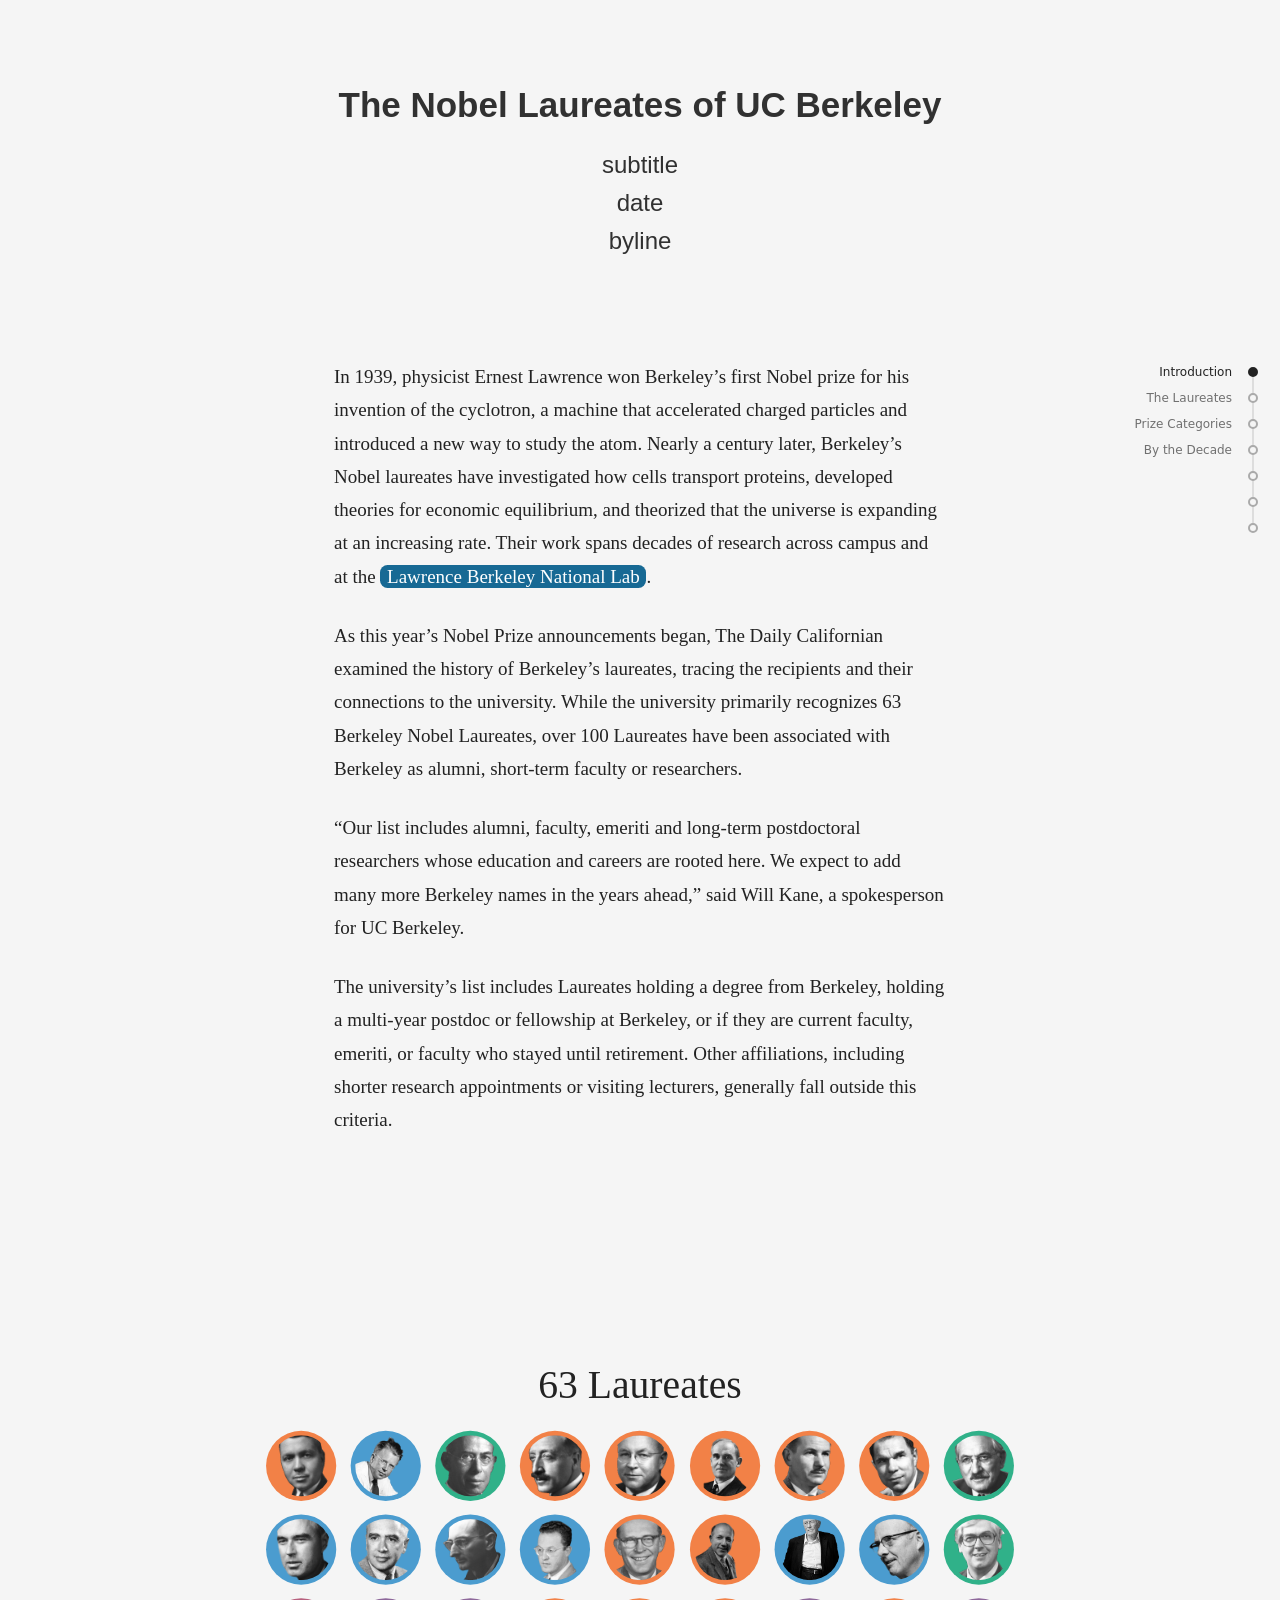
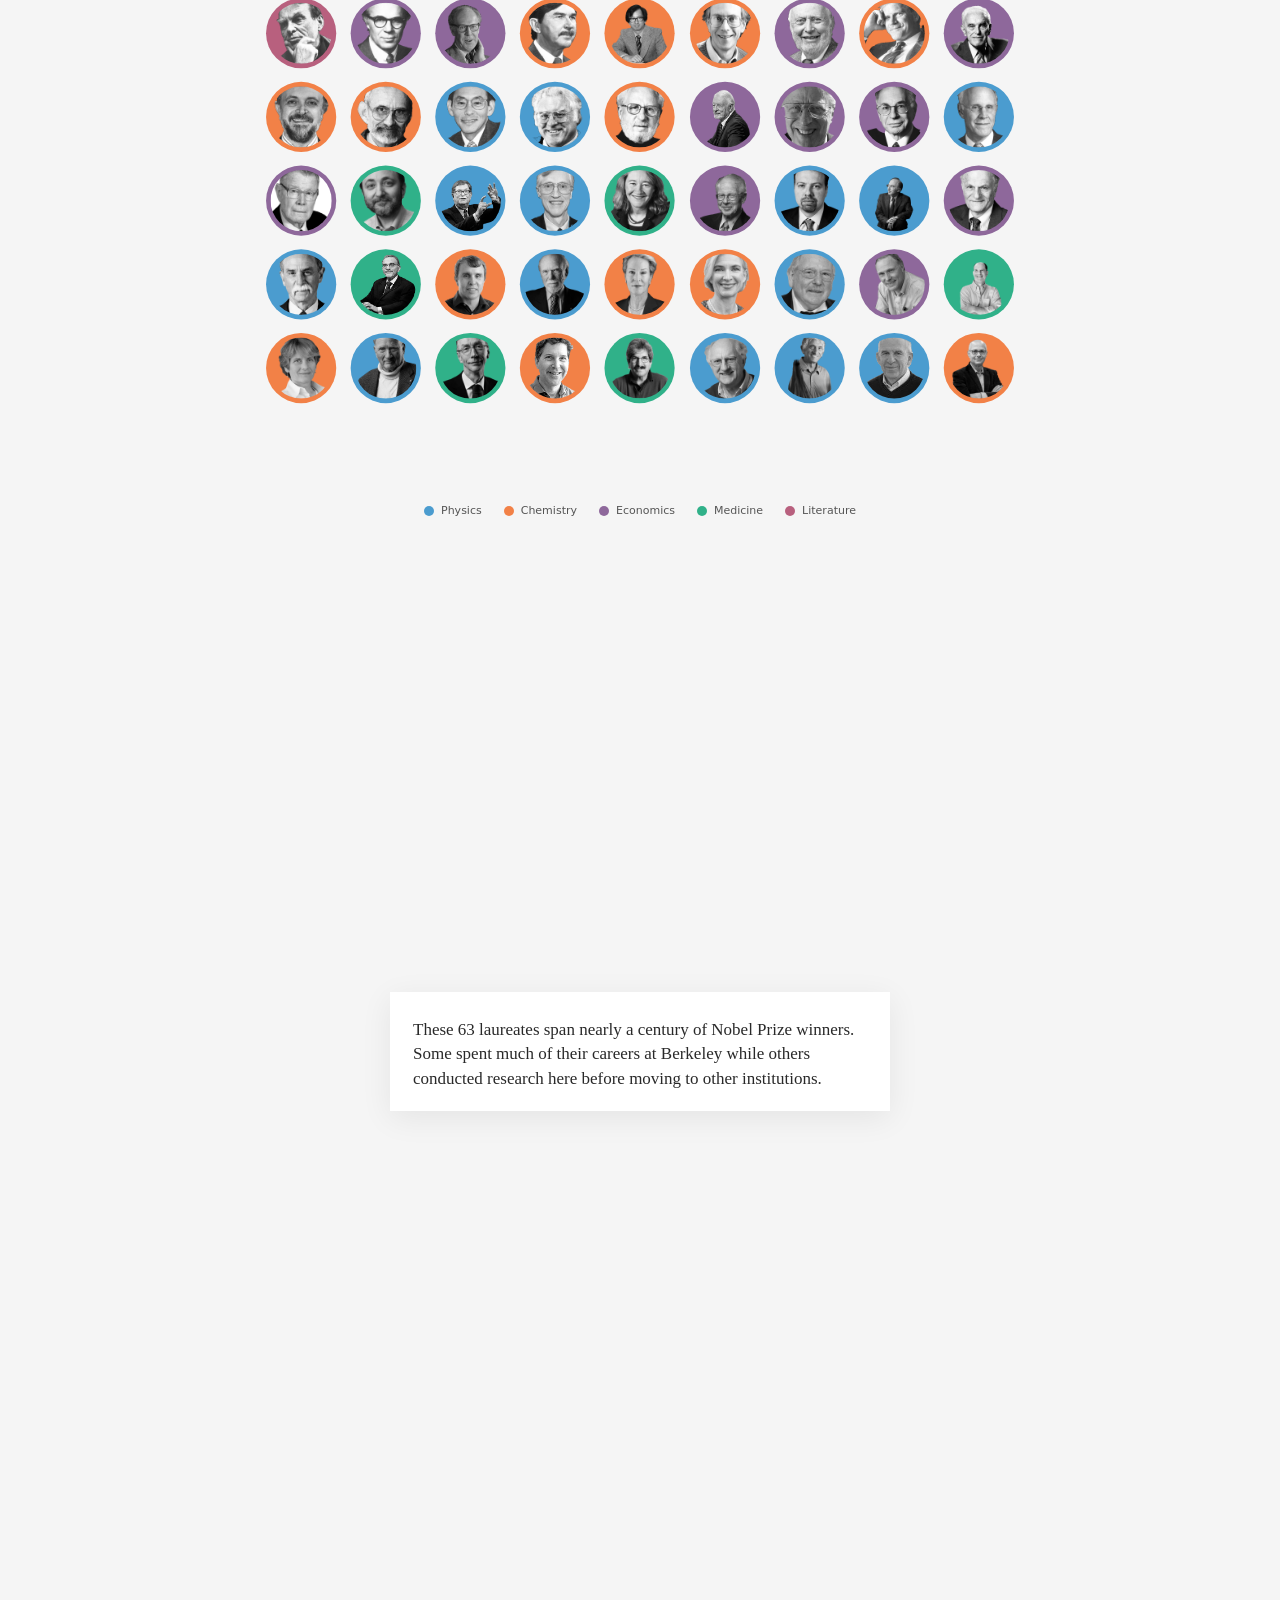
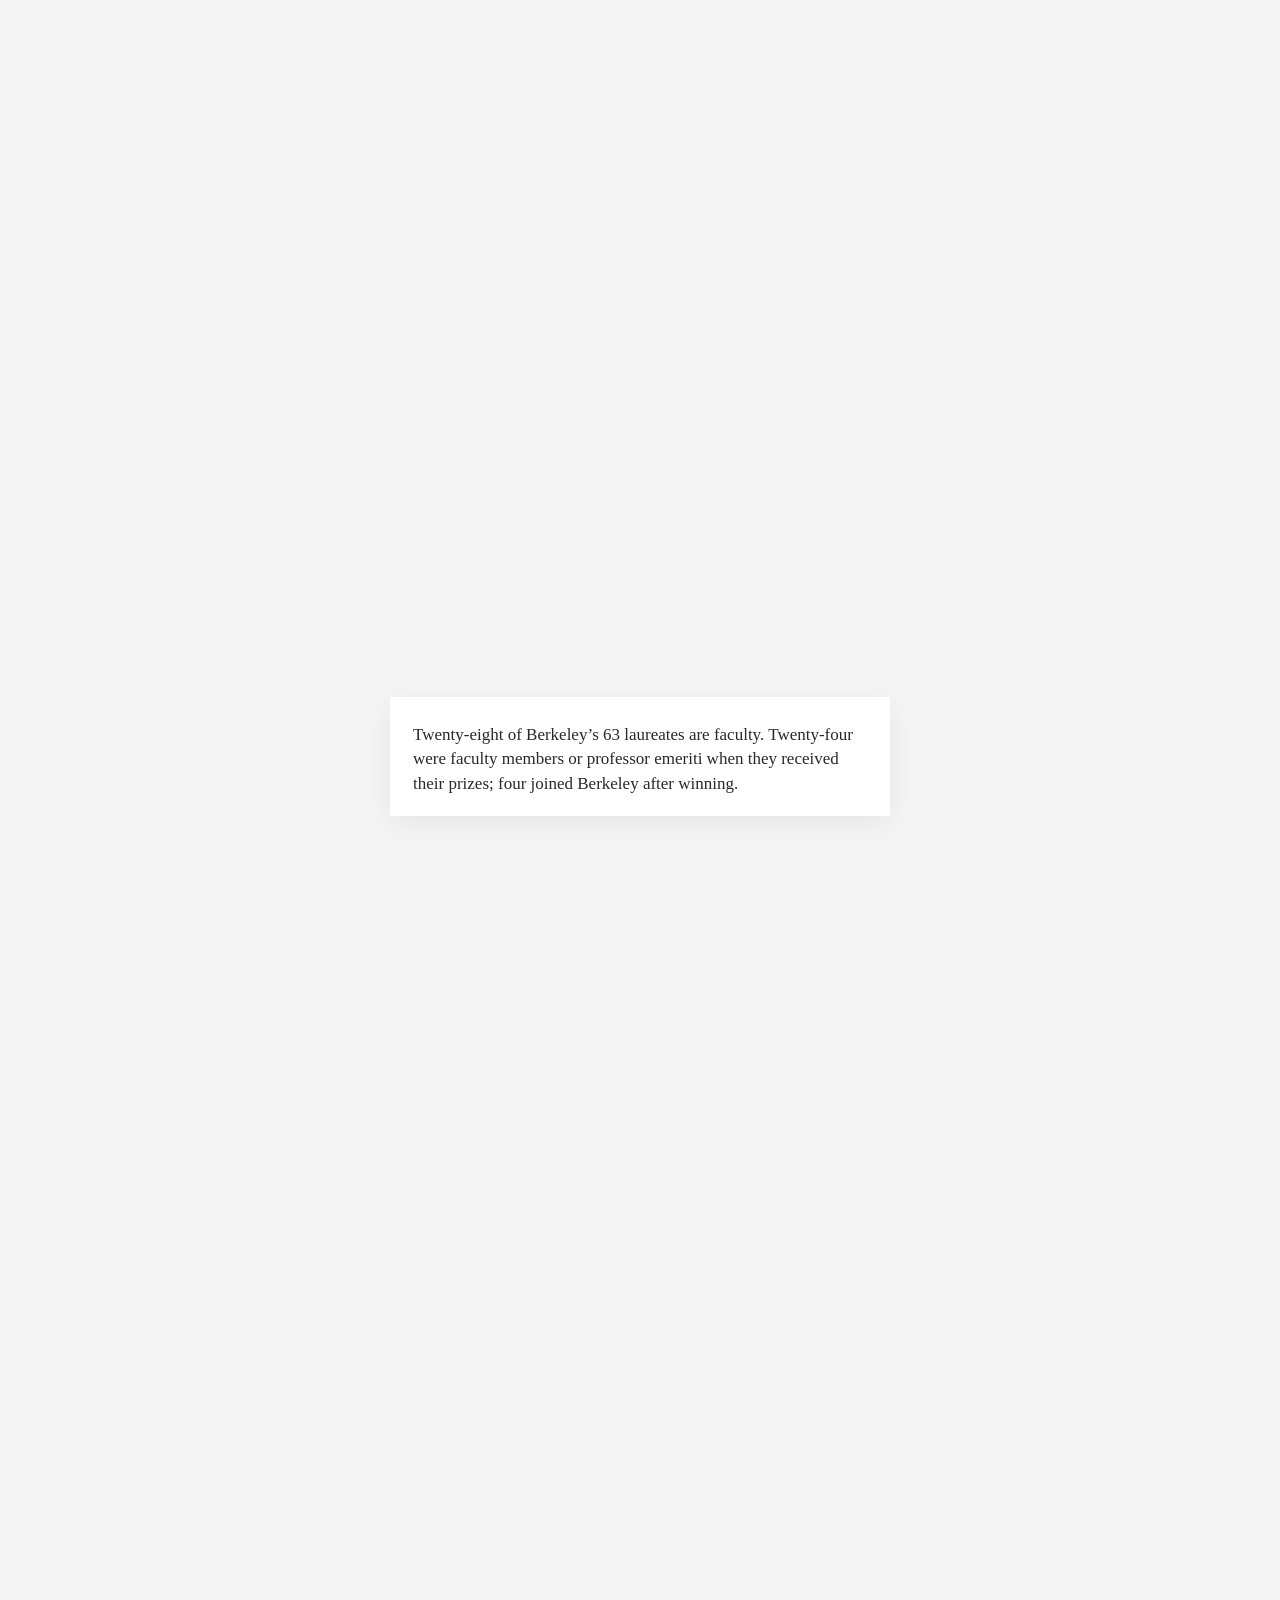
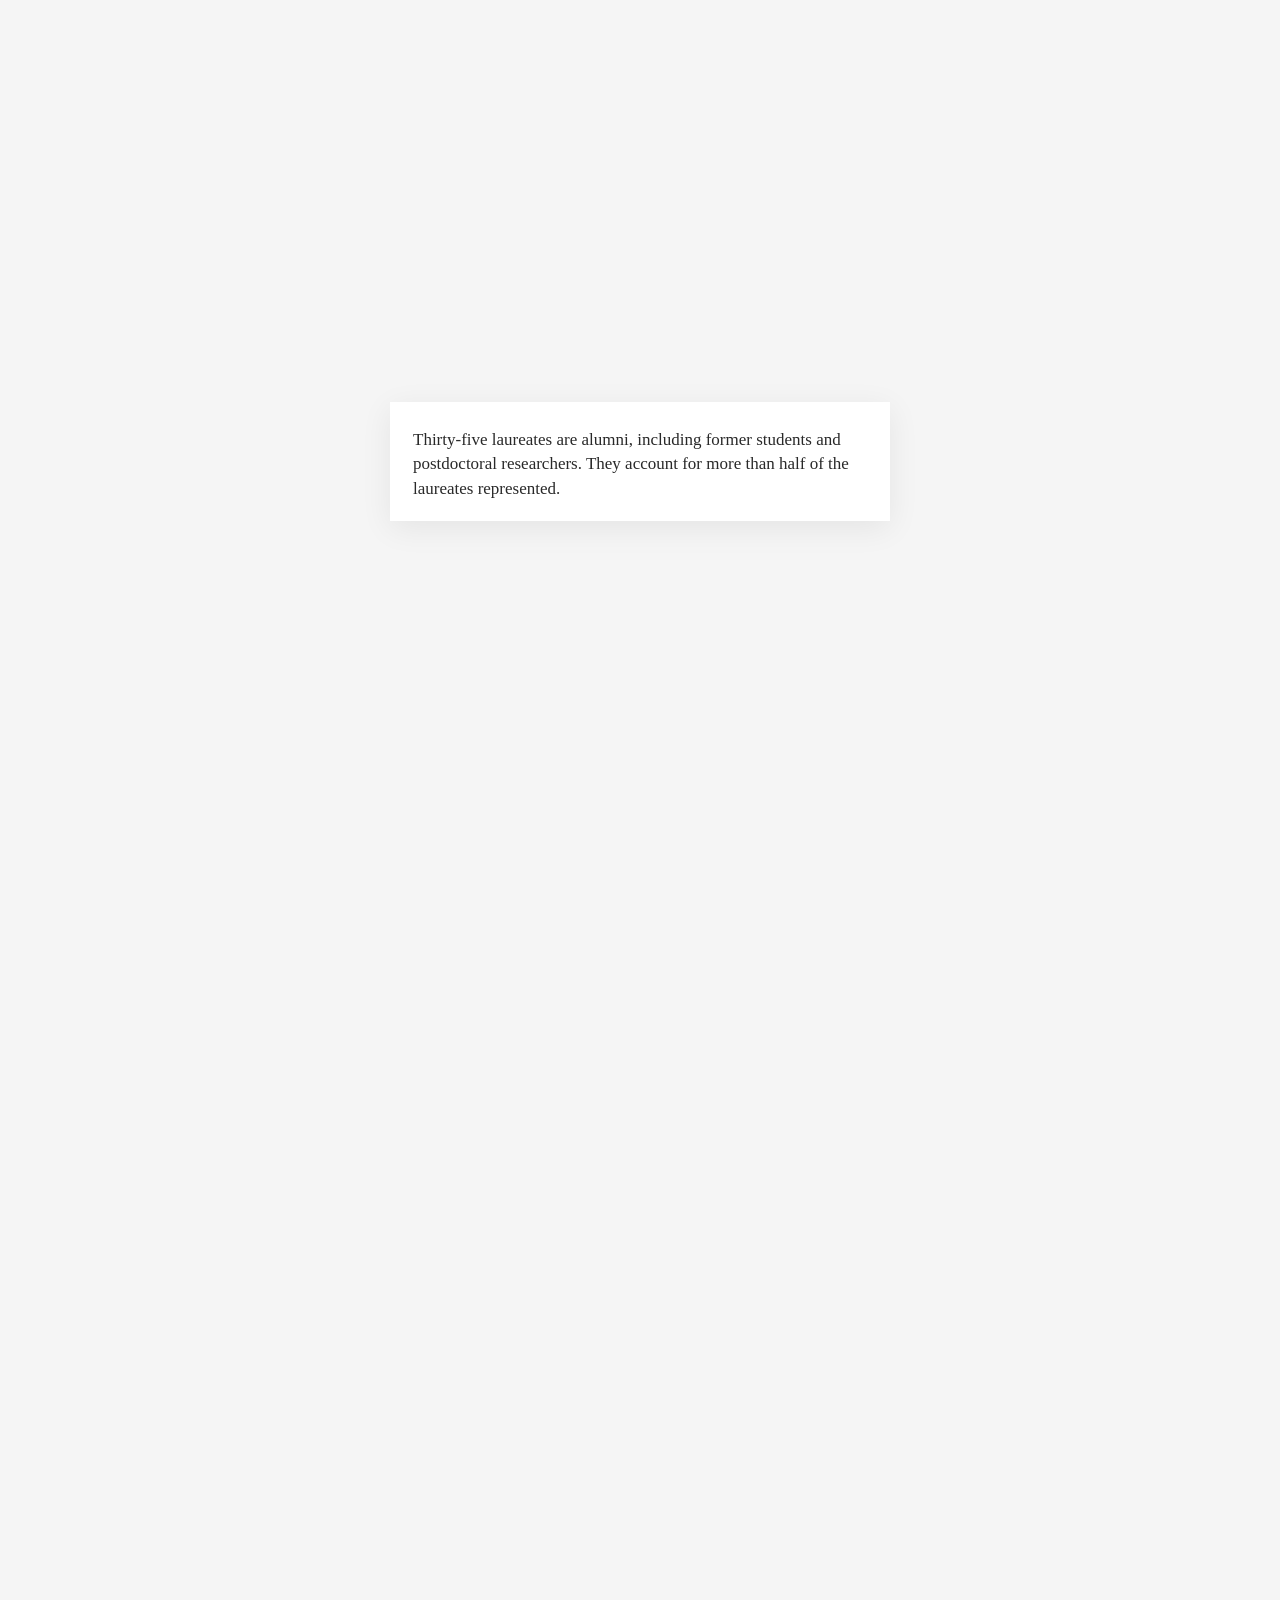
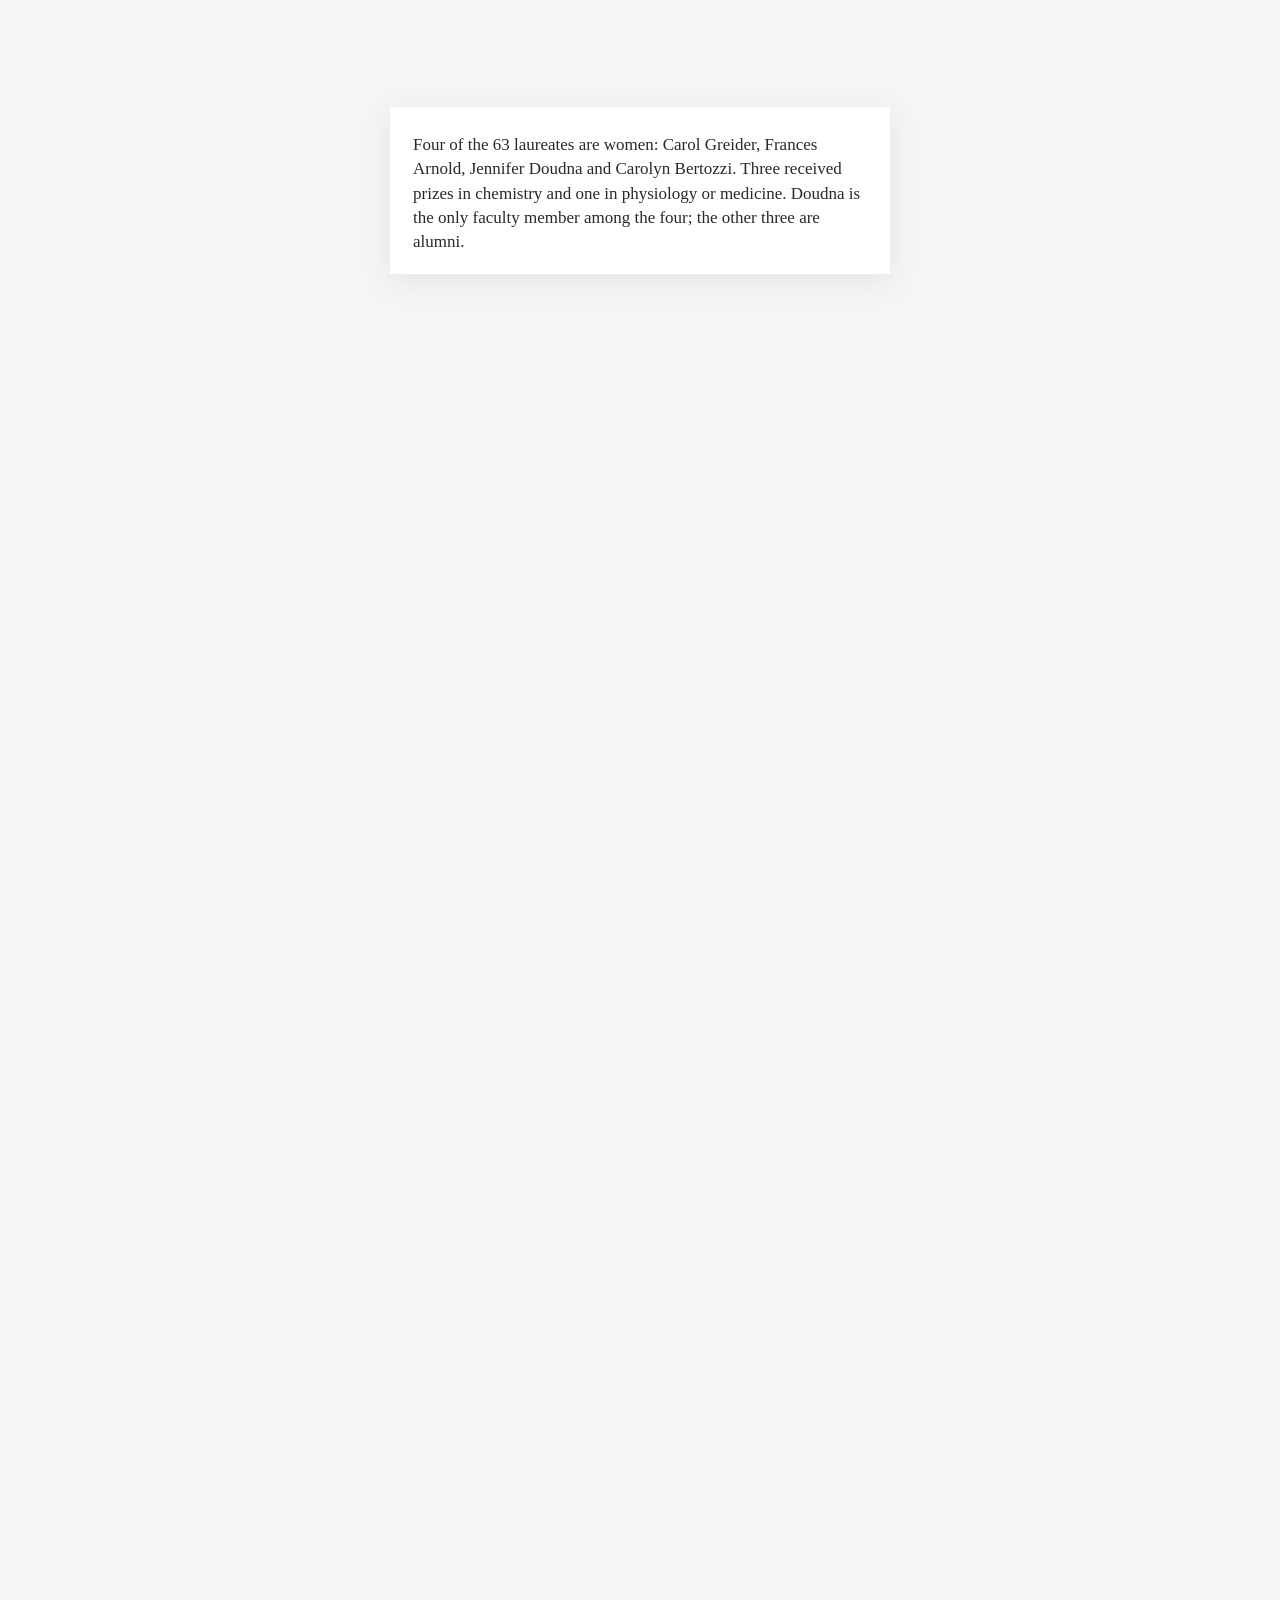
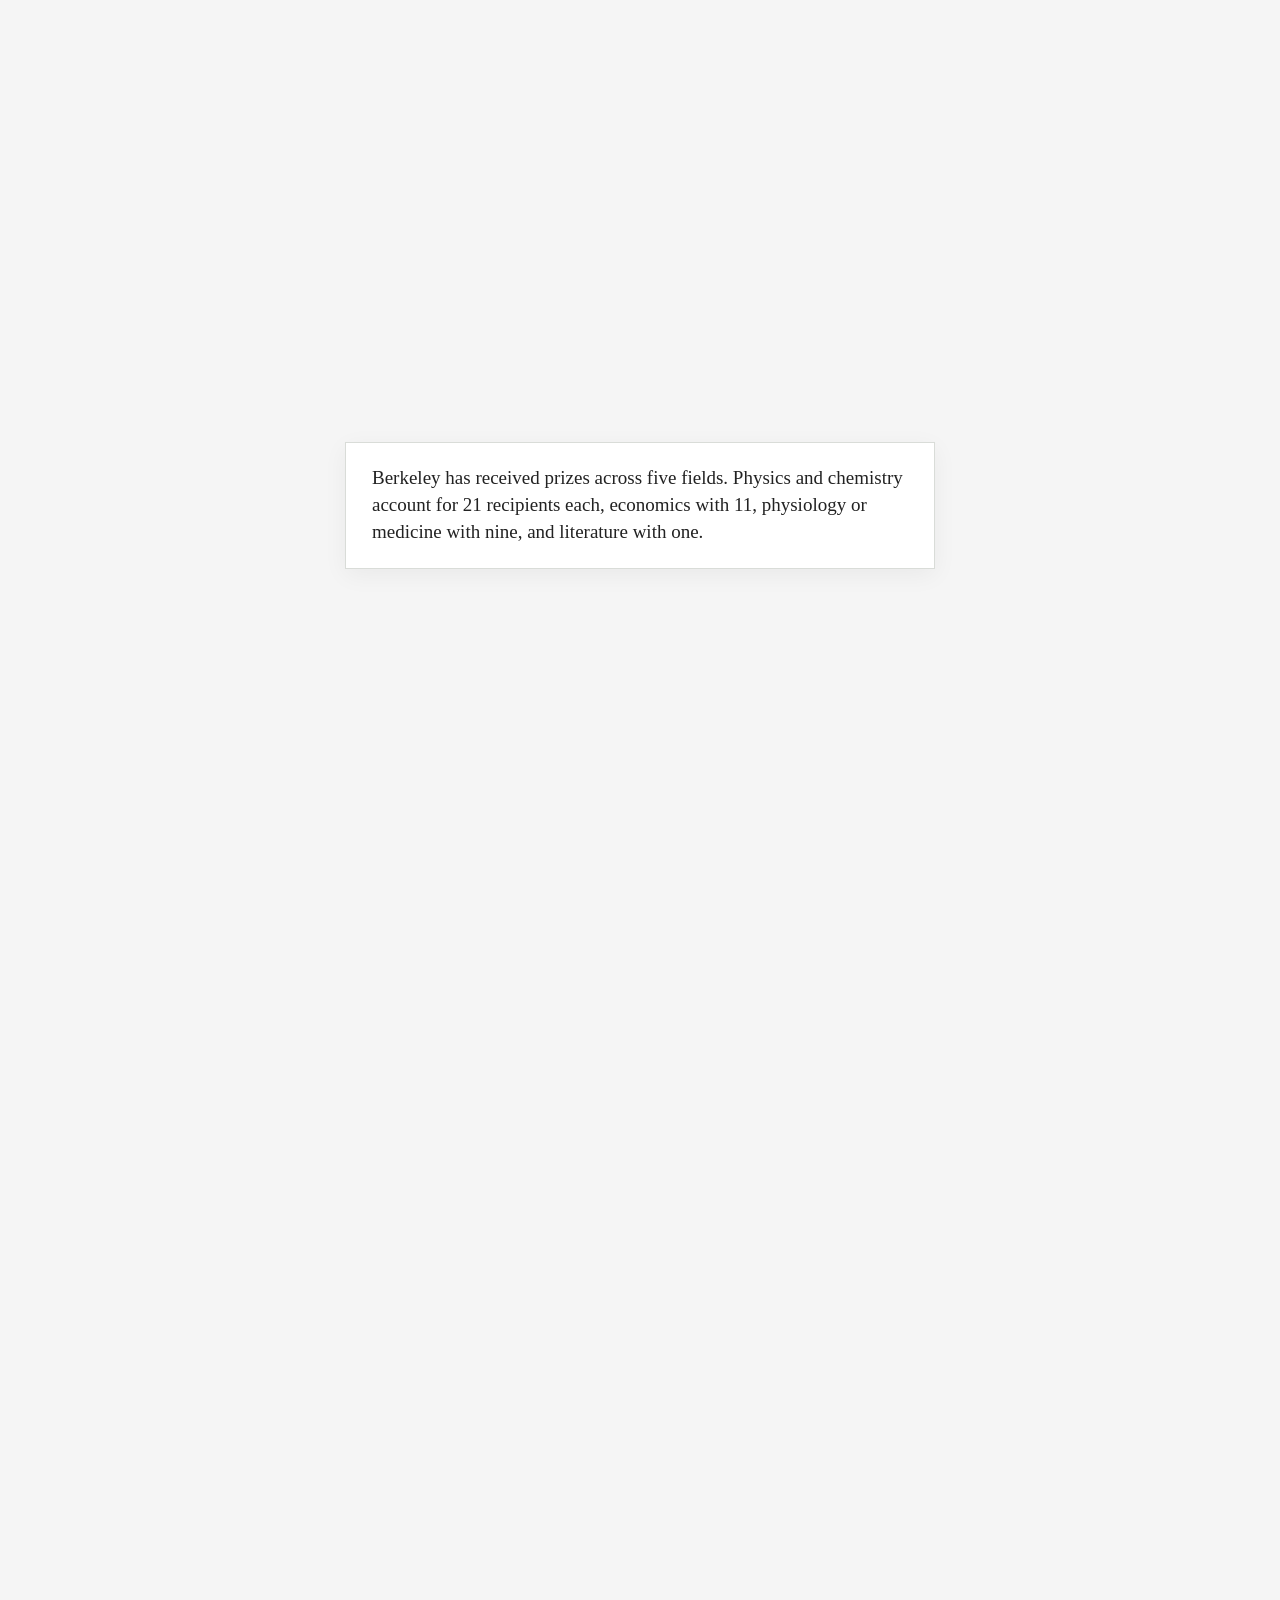
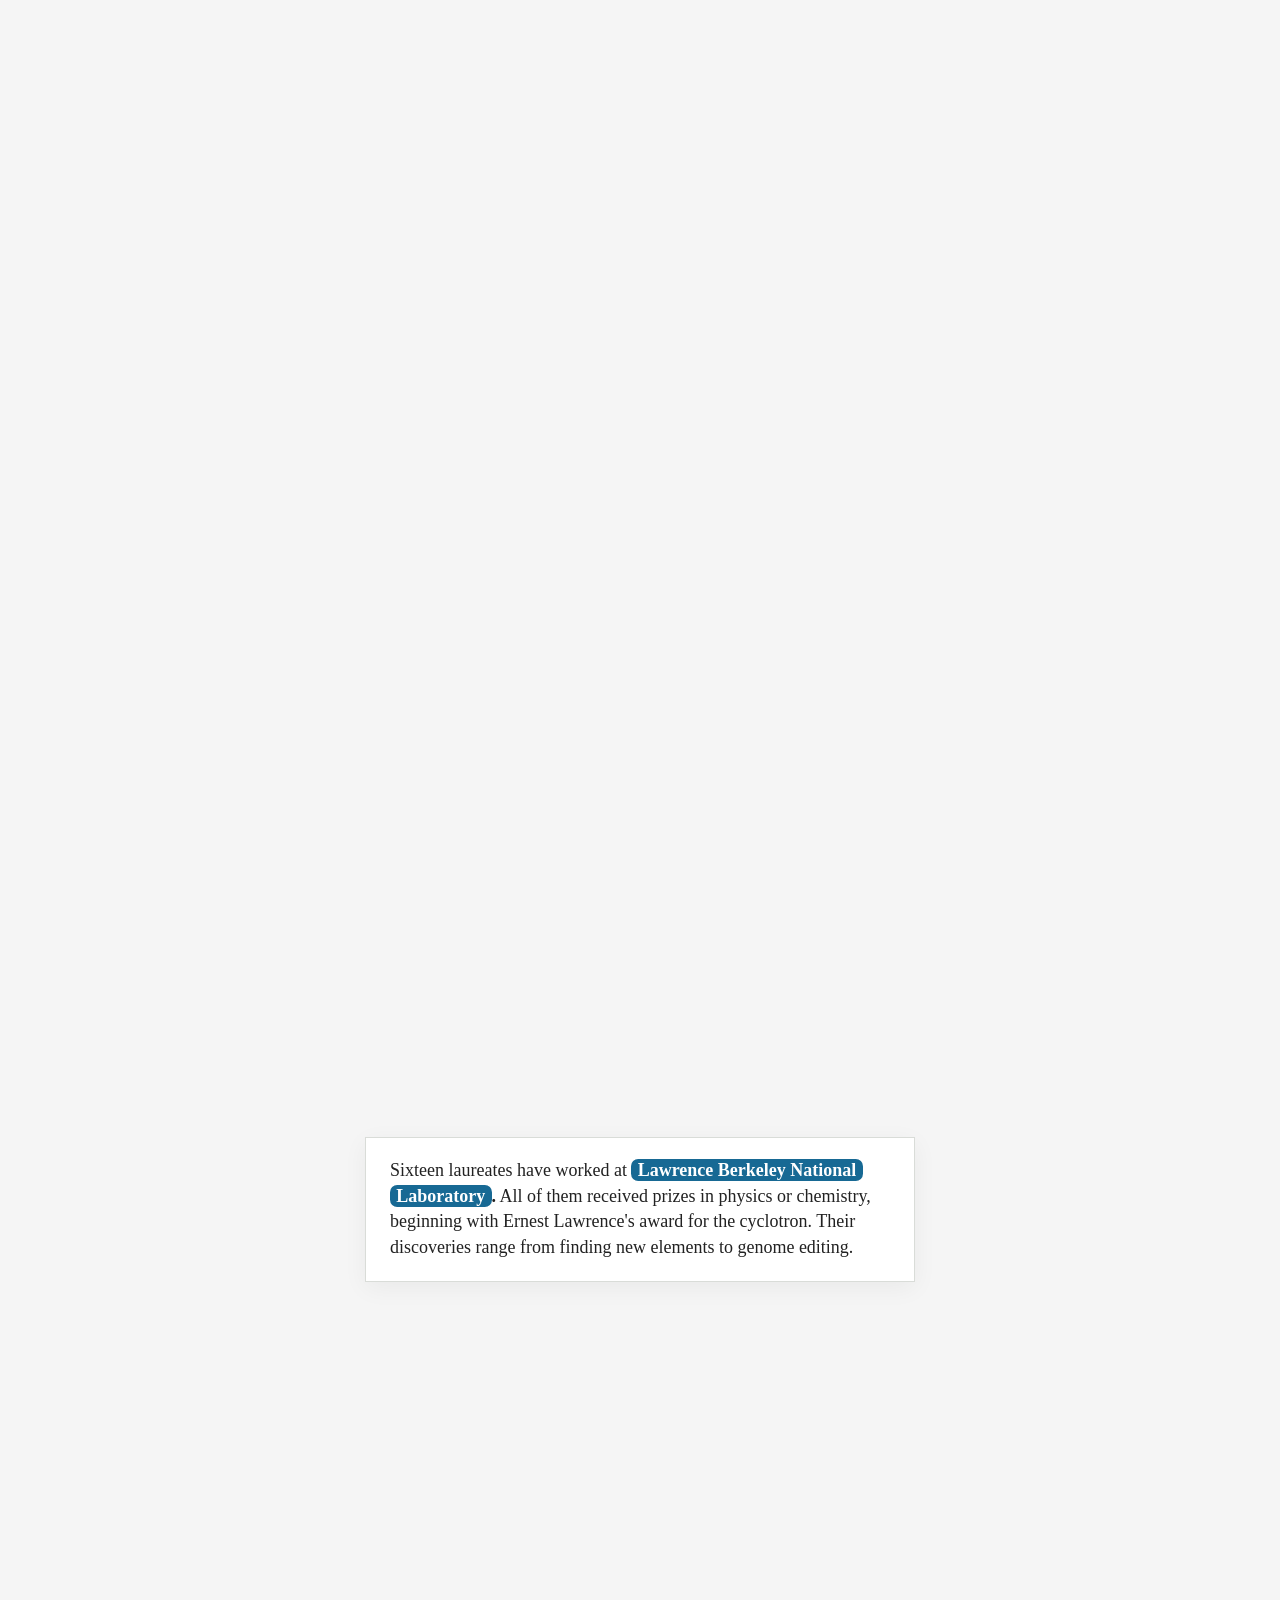
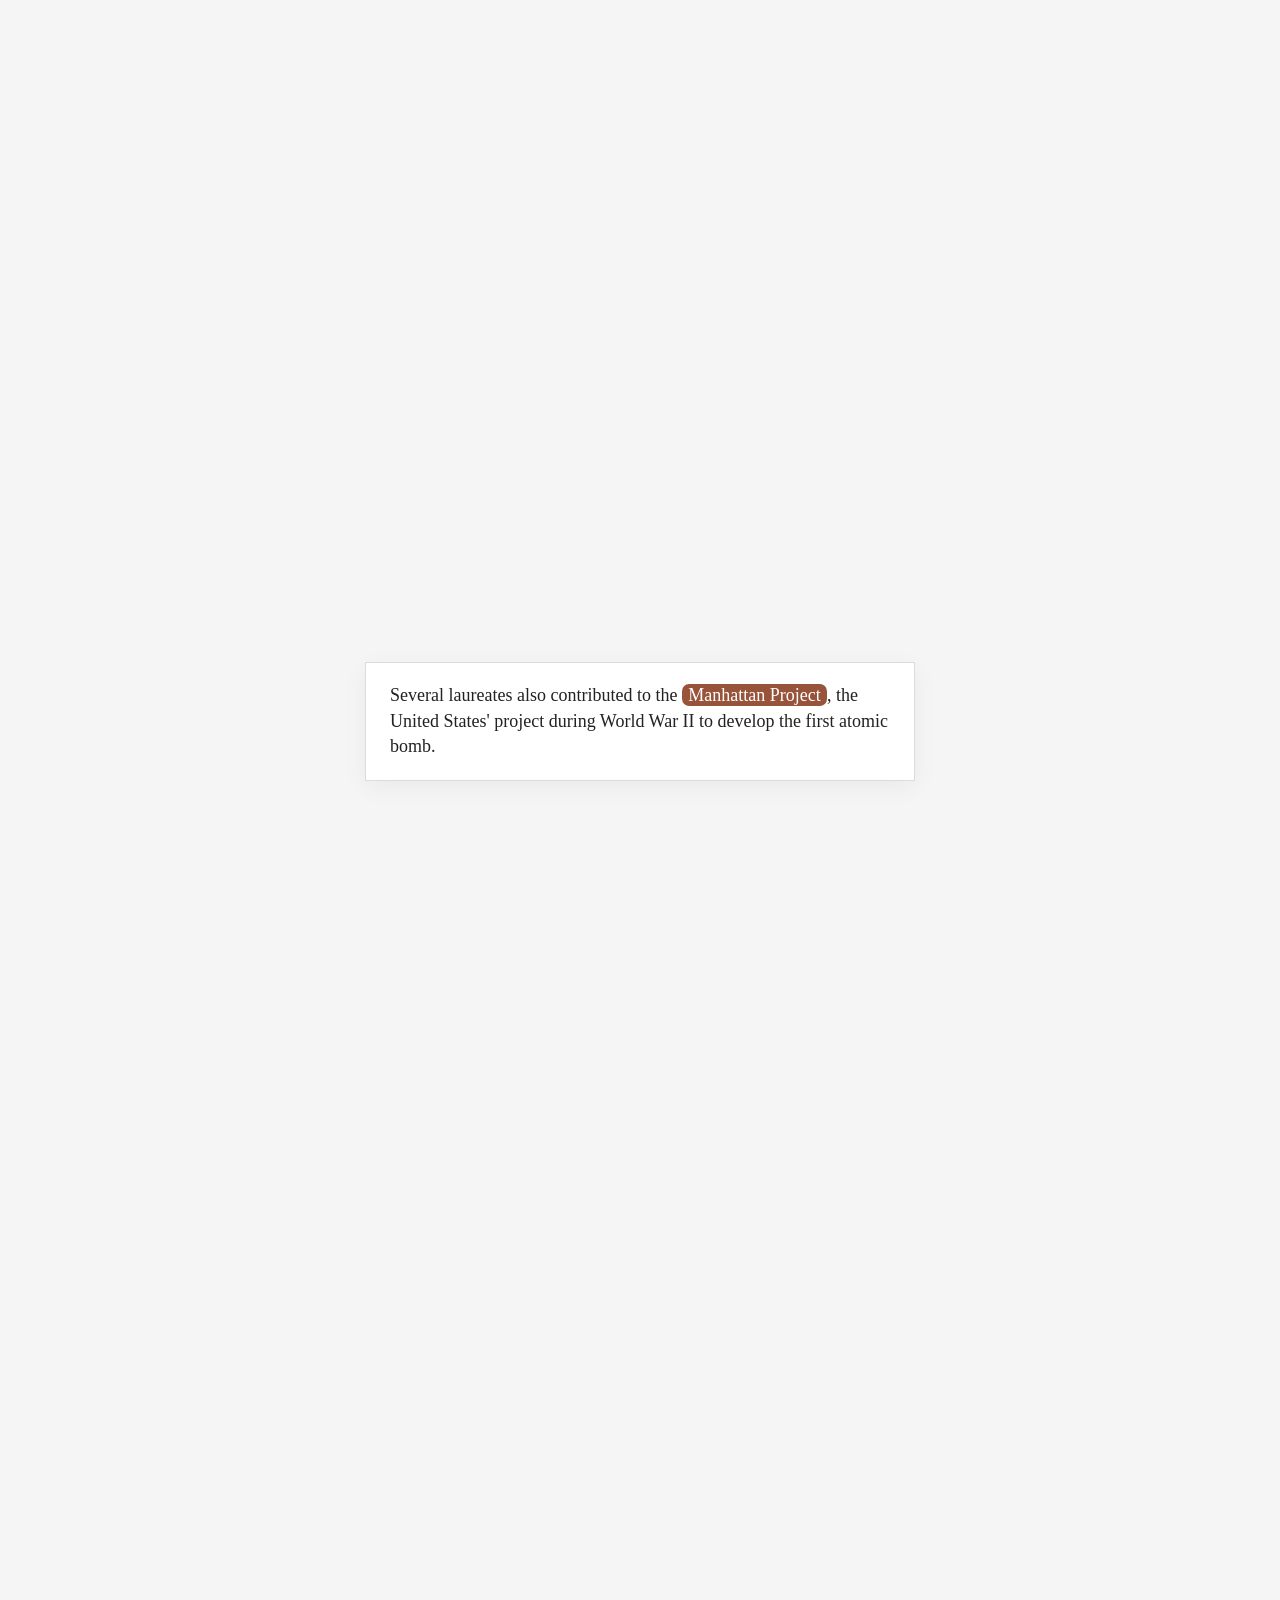
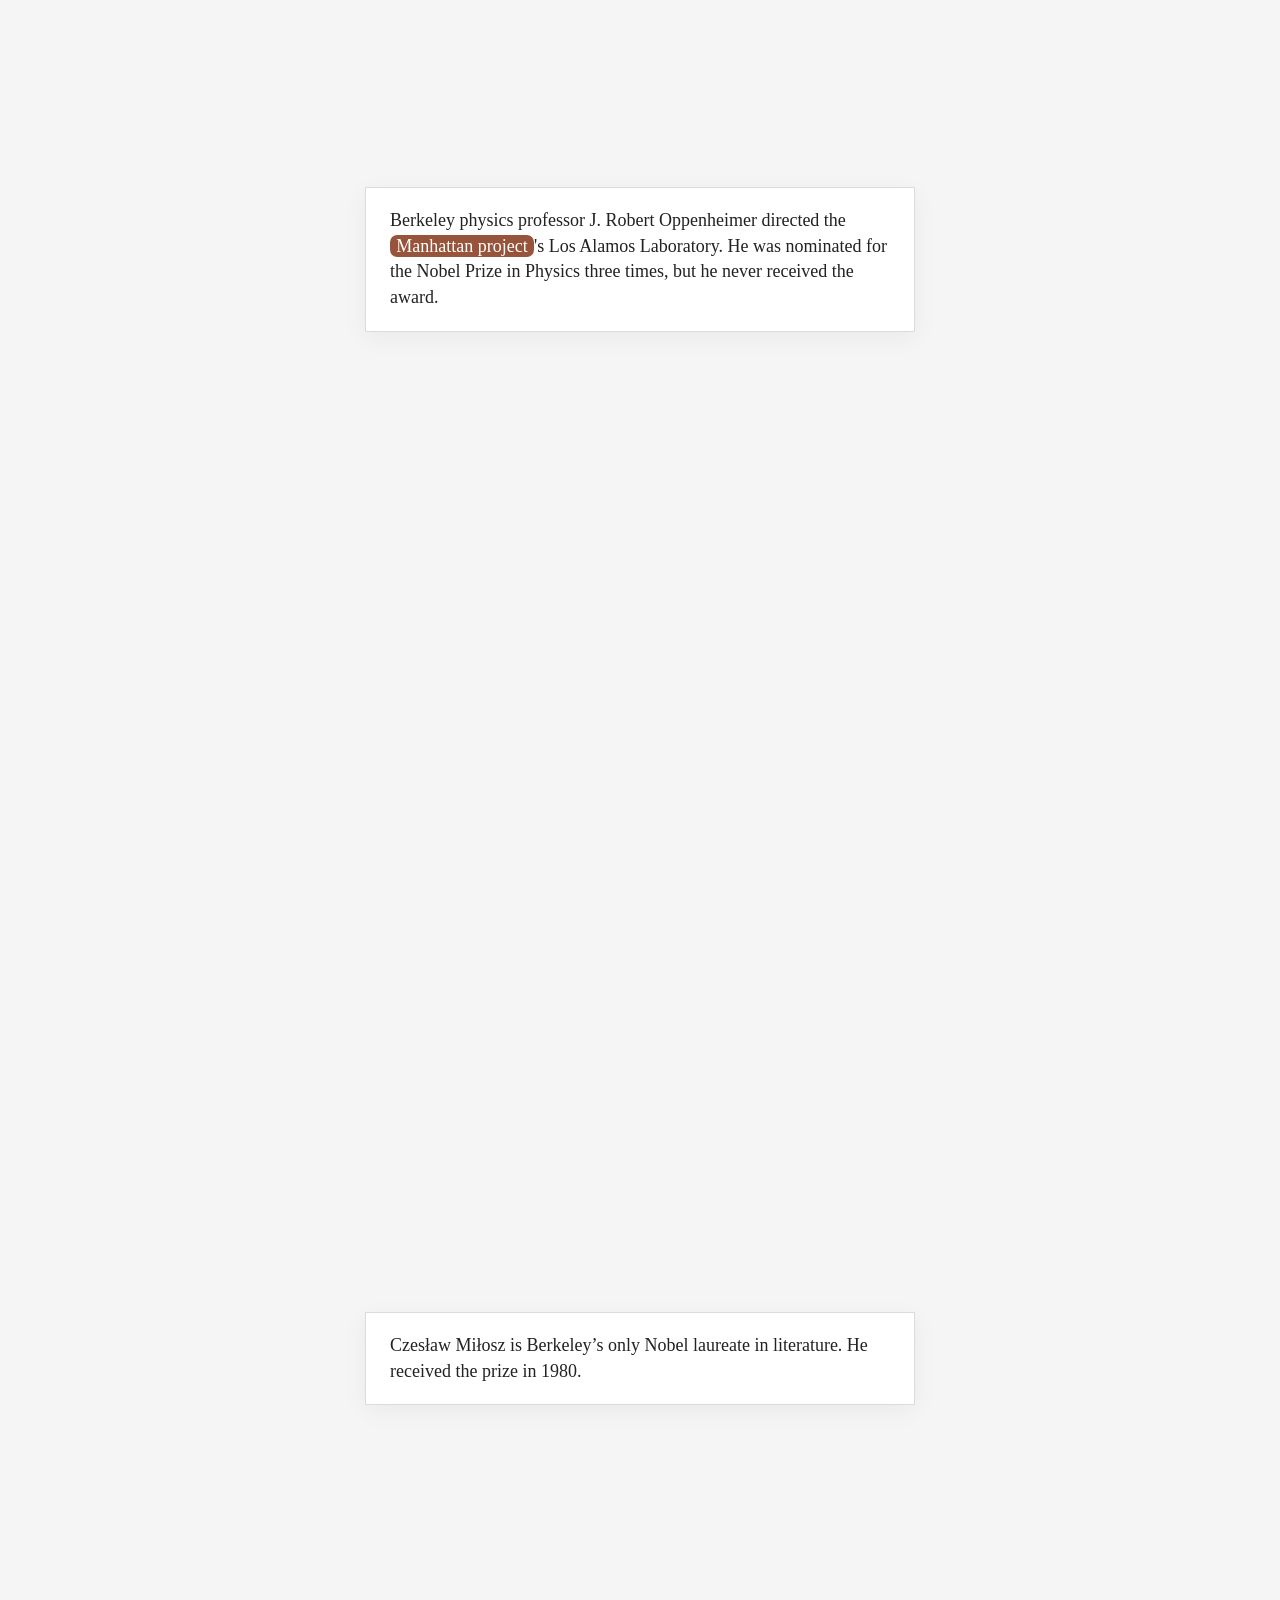
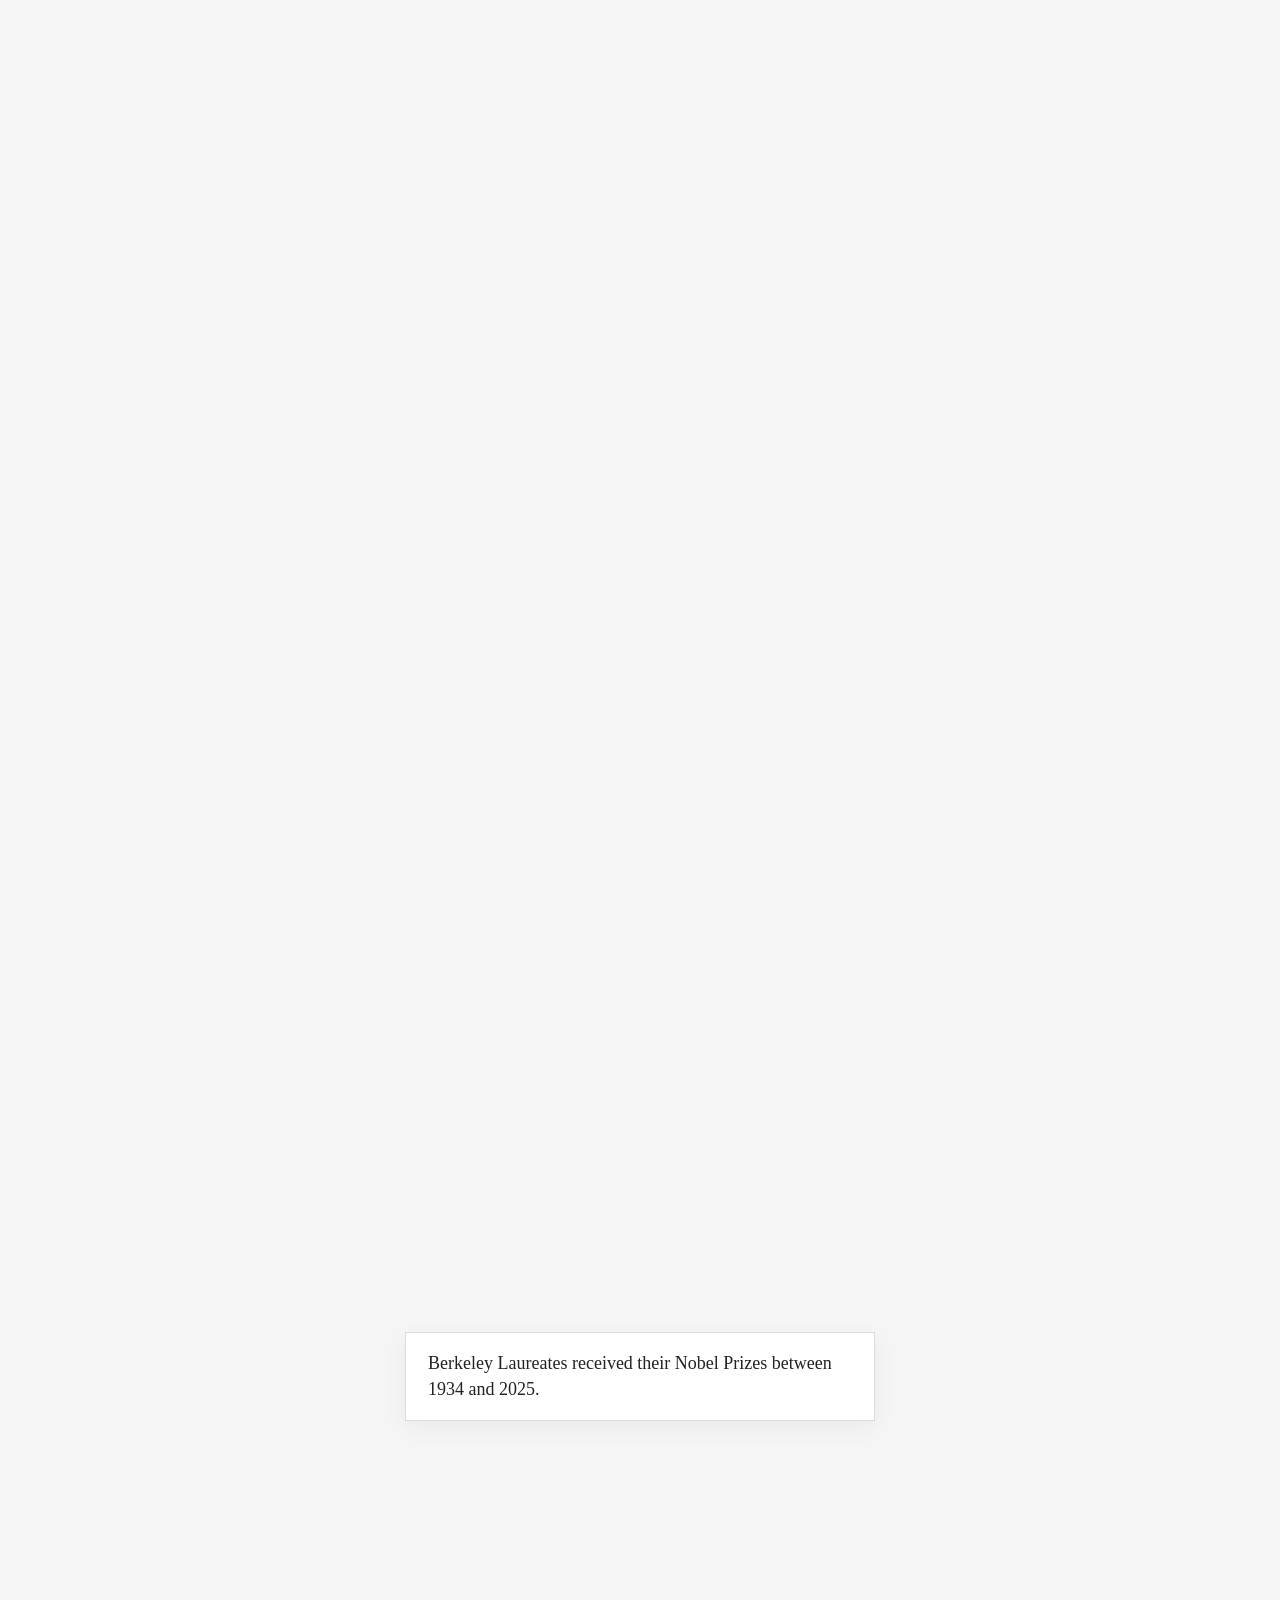
==== index.html @ fd919220 "manhattan proj label" ====
<!doctype html>
<html lang="en">
  <head>
    <meta charset="utf-8" />
    <meta name="viewport" content="width=device-width, initial-scale=1" />
    <title>The Nobel Laureates of UC Berkeley</title>
    <link rel="stylesheet" href="css/story.css?v=20261008-manhattan-rust" />
    <link rel="stylesheet" href="css/graphic.css?v=20261008-fonts-paper" />
    <link rel="stylesheet" href="css/intro.css?v=20261008-index-1901" />
    <link rel="stylesheet" href="css/parking-lot.css?v=20261008-fonts-paper" />
    <link rel="stylesheet" href="css/decade.css?v=20261008-index-1901" />
    <link rel="stylesheet" href="css/women-age.css?v=20261008-fonts-paper" />
    <link rel="stylesheet" href="css/year-timeline.css?v=20261008-portion-move" />
    <link rel="stylesheet" href="css/map-story.css?v=20261008-inst-list" />
    <link rel="stylesheet" href="css/story-index.css?v=20261008-index-1901" />
  </head>
  <body>
    <main>
      <header class="article-header">
        <h1>The Nobel Laureates of UC Berkeley</h1>
        <p class="article-header__subtitle">subtitle</p>
        <p class="article-header__subtitle">date</p>
        <p class="article-header__subtitle">byline</p>
      </header>
      <section class="prose opening-text">
        <p>In 1939, physicist Ernest Lawrence won Berkeley’s first Nobel prize for his invention of the cyclotron, a machine that accelerated charged particles and introduced a new way to study the atom. Nearly a century later, Berkeley’s Nobel laureates have investigated how cells transport proteins, developed theories for economic equilibrium, and theorized that the universe is expanding at an increasing rate. Their work spans decades of research across campus and at the Lawrence Berkeley National Lab.</p>
        <p>As this year’s Nobel Prize announcements began, The Daily Californian examined the history of Berkeley’s laureates, tracing the recipients and their connections to the university. While the university primarily recognizes 63 Berkeley Nobel Laureates, over 100 Laureates have been associated with Berkeley as alumni, short-term faculty or researchers.</p>
        <p>“Our list includes alumni, faculty, emeriti and long-term postdoctoral researchers whose education and careers are rooted here. We expect to add many more Berkeley names in the years ahead,” said Will Kane, a spokesperson for UC Berkeley.</p>
        <p>The university’s list includes Laureates holding a degree from Berkeley, holding a multi-year postdoc or fellowship at Berkeley, or if they are current faculty, emeriti, or faculty who stayed until retirement. Other affiliations, including shorter research appointments or visiting lecturers, generally fall outside this criteria.</p>
      </section>

      <section class="intro-scrolly" aria-label="Berkeley-connected Nobel laureates">
        <figure class="intro-visual">
          <div class="intro-visual__composition">
            <h2 class="intro-visual__heading">63 Laureates</h2>
            <div class="intro-visual__grid" id="intro-portrait-grid" aria-label="Berkeley-connected Nobel laureates"></div>
          </div>
            <div class="parking-lot__canvas">
              <svg class="parking-lot__svg parking-lot__svg--desktop" viewBox="0 0 1200 510" role="img" aria-label="Five parking bays for the Nobel Prize fields">
                <rect class="parking-lot__asphalt" x="24" y="45" width="1152" height="420" fill="#272b2f"/>
                <path class="parking-lot__stripe" pathLength="1" d="M24 356 Q318 354 600 357 T1176 355"/>
                <g class="parking-lot__stalls">
                  <path pathLength="1" d="M85 95 Q83 252 85 426"/>
                  <path pathLength="1" d="M290 95 Q292 248 290 426"/>
                  <path pathLength="1" d="M495 95 Q493 255 495 426"/>
                  <path pathLength="1" d="M700 95 Q702 245 700 426"/>
                  <path pathLength="1" d="M905 95 Q903 257 905 426"/>
                  <path pathLength="1" d="M1110 95 Q1112 251 1110 426"/>
                </g>
                <g class="parking-lot__dots"></g>
              </svg>
              <svg class="parking-lot__svg parking-lot__svg--mobile" viewBox="0 0 500 770" role="img" aria-label="Five parking bays for the Nobel Prize fields">
                <rect class="parking-lot__asphalt" x="15" y="25" width="470" height="720" fill="#272b2f"/>
                <path class="parking-lot__stripe" pathLength="1" d="M165 25 Q163 382 166 745"/>
                <g class="parking-lot__stalls">
                  <path pathLength="1" d="M27 60 Q238 58 475 60"/>
                  <path pathLength="1" d="M27 190 Q241 192 475 190"/>
                  <path pathLength="1" d="M27 320 Q236 318 475 320"/>
                  <path pathLength="1" d="M27 450 Q244 452 475 450"/>
                  <path pathLength="1" d="M27 580 Q237 578 475 580"/>
                  <path pathLength="1" d="M27 710 Q239 712 475 710"/>
                </g>
                <g class="parking-lot__dots"></g>
              </svg>
              <div class="parking-lot__labels">
                <div class="parking-lot__field" data-category="Physics"><span class="parking-lot__name">Physics</span><span class="parking-lot__count"></span></div>
                <div class="parking-lot__field" data-category="Chemistry"><span class="parking-lot__name">Chemistry</span><span class="parking-lot__count"></span></div>
                <div class="parking-lot__field" data-category="Economics"><span class="parking-lot__name">Economics</span><span class="parking-lot__count"></span></div>
                <div class="parking-lot__field" data-category="Physiology or Medicine"><span class="parking-lot__name">Medicine</span><span class="parking-lot__count"></span></div>
                <div class="parking-lot__field" data-category="Literature"><span class="parking-lot__name">Literature</span><span class="parking-lot__count"></span></div>
              </div>
            </div>
          <div class="decade-chart" aria-label="Berkeley Nobel laureates by decade">
            <svg class="decade-chart__svg decade-chart__svg--desktop" viewBox="0 0 1200 520" role="img" aria-label="Nobel laureates from the 1930s through the 2020s, colored by prize field"></svg>
            <svg class="decade-chart__svg decade-chart__svg--mobile" viewBox="0 0 500 770" role="img" aria-label="Nobel laureates from the 1930s through the 2020s, colored by prize field"></svg>
          </div>
          <div class="age-chart" aria-label="Age at award by decade">
            <svg class="age-chart__svg age-chart__svg--desktop" viewBox="0 0 1200 520" role="img" aria-label="Individual ages and average age at award by decade"></svg>
            <svg class="age-chart__svg age-chart__svg--mobile" viewBox="0 0 500 770" role="img" aria-label="Individual ages and average age at award by decade"></svg>
          </div>
          <div class="year-story" aria-label="Berkeley Nobel laureates by year"></div>
          <div class="faculty-story" aria-label="Berkeley faculty laureates"></div>
          <div class="map-story" aria-label="Laureates grouped by country of birth"></div>
          <div class="intro-visual__footer">
            <div class="intro-visual__key" aria-label="Portrait border colors show Nobel Prize category"></div>
          </div>
        </figure>
        <div class="intro-scrolly__steps">
          <section class="intro-scrolly__step" data-focus="all" aria-label="All laureates"></section>
          <section class="intro-scrolly__step" data-focus="all" aria-label="Berkeley laureates overview">
            <div class="intro-scrolly__box"><p class="intro-scrolly__box-copy">These 63 laureates span nearly a century of Nobel Prize winners. Some spent much of their careers at Berkeley while others conducted research here before moving to other institutions.</p></div>
          </section>
          <section class="intro-scrolly__step" data-focus="Faculty" aria-label="Faculty laureates">
            <div class="intro-scrolly__box"><p class="intro-scrolly__box-copy">Twenty-eight of Berkeley’s 63 laureates are faculty. Twenty-four were faculty members or professor emeriti when they received their prizes; four joined Berkeley after winning.</p></div>
          </section>
          <section class="intro-scrolly__step" data-focus="Alumni" aria-label="Alumni laureates">
            <div class="intro-scrolly__box"><p class="intro-scrolly__box-copy">Thirty-five laureates are alumni, including former students and postdoctoral researchers. They account for more than half of the laureates represented.</p></div>
          </section>
          <section class="intro-scrolly__step" data-focus="Women" aria-label="Women laureates">
            <div class="intro-scrolly__box"><p class="intro-scrolly__box-copy">Four of the 63 laureates are women: Carol Greider, Frances Arnold, Jennifer Doudna and Carolyn Bertozzi. Three received prizes in chemistry and one in physiology or medicine. Doudna is the only faculty member among the four; the other three are alumni.</p></div>
          </section>
          <section class="intro-scrolly__step" data-parking-step="morph" aria-label="Portraits become colored marks"></section>
          <section class="intro-scrolly__step" data-parking-step="context" aria-label="Berkeley Nobel parking spaces">
            <div class="intro-scrolly__box intro-scrolly__box--parking"><p>Berkeley has received prizes across five fields. Physics and chemistry account for 21 recipients each, economics with 11, physiology or medicine with nine, and literature with one.</p></div>
          </section>
          <section class="intro-scrolly__step" data-parking-step="fill" aria-label="All laureates fill their prize-category parking bays">
          </section>
          <section class="intro-scrolly__step" data-parking-step="lab" aria-label="Berkeley Lab laureates highlighted">
            <div class="intro-scrolly__box intro-scrolly__box--story"><p>Sixteen laureates have worked at <strong>Lawrence Berkeley National Laboratory.</strong> All of them received prizes in physics or chemistry, beginning with Ernest Lawrence's award for the cyclotron. Their discoveries range from finding new elements to genome editing.</p></div>
          </section>
          <section class="intro-scrolly__step" data-parking-step="manhattan" aria-label="Manhattan Project laureates highlighted">
            <div class="intro-scrolly__box intro-scrolly__box--story"><p>Several laureates also contributed to the Manhattan Project, the United States' project during World War II to develop the first atomic bomb.</p></div>
          </section>
          <section class="intro-scrolly__step" data-parking-step="oppenheimer" aria-label="Oppenheimer and the Manhattan Project">
            <div class="intro-scrolly__box intro-scrolly__box--story"><p>Berkeley physics professor J. Robert Oppenheimer directed the Manhattan project's Los Alamos Laboratory. He was nominated for the Nobel Prize in Physics three times, but he never received the award.</p></div>
          </section>
          <section class="intro-scrolly__step" data-parking-step="literature" aria-label="Literature laureate highlighted">
            <div class="intro-scrolly__box intro-scrolly__box--story"><p>Czesław Miłosz is Berkeley’s only Nobel laureate in literature. He received the prize in 1980.</p></div>
          </section>
          <section class="intro-scrolly__step intro-scrolly__step--decade" data-decade-step="fields" aria-label="Prize fields by decade">
          </section>
          <section class="intro-scrolly__step intro-scrolly__step--decade" data-decade-step="economics-medicine" aria-label="Recent economics and physiology or medicine laureates highlighted">
            <div class="intro-scrolly__box intro-scrolly__box--story"><p>Twenty laureates received prizes in economics or physiology or medicine. Five of the 11 economics laureates won during the 2000s. Six of the nine physiology or medicine laureates received their prizes from 2000 onward.</p></div>
          </section>
          <section class="intro-scrolly__step intro-scrolly__step--decade" data-decade-step="totals" aria-label="Total laureates by decade">
            <div class="intro-scrolly__box intro-scrolly__box--story"><p>The number of prize recipients rose from two in the 1930s to 13 between 2020 and 2025, though increases are not consistent across all decades.</p></div>
          </section>
          <section class="intro-scrolly__step intro-scrolly__step--age" data-story-step="age" aria-label="Age at award by decade">
            <div class="intro-scrolly__box intro-scrolly__box--story"><p>The average age of prize recipients rose from about 40 in the 1930s to 67 in the 2020s.</p></div>
          </section>
          <section class="intro-scrolly__step intro-scrolly__step--age" data-story-step="age-hold" aria-label="Age graph continued">
          </section>
          <section class="intro-scrolly__step intro-scrolly__step--map" data-story-step="birth-map" aria-label="Country of birth">
            <div class="intro-scrolly__box intro-scrolly__box--story"><p>Berkeley’s laureates were born in 14 countries. Forty-seven were born in the United States.</p></div>
          </section>
          <section class="intro-scrolly__step intro-scrolly__step--map" data-story-step="map-affiliations" aria-label="Affiliations at the time of the award">
            <div class="intro-scrolly__box intro-scrolly__box--story"><p>A connection to Berkeley did not always mean working here when the prize was awarded. Laureates’ affiliations at the time included universities and research institutions across the United States, Europe and Asia.</p></div>
          </section>
          <section class="intro-scrolly__step intro-scrolly__step--map" data-story-step="map-asia" aria-label="Award affiliations in Asia">
          </section>
          <section class="intro-scrolly__step intro-scrolly__step--map" data-story-step="map-europe" aria-label="Award affiliations in Europe">
          </section>
          <section class="intro-scrolly__step intro-scrolly__step--map" data-story-step="map-us-east" aria-label="Award affiliations in the eastern United States">
          </section>
          <section class="intro-scrolly__step intro-scrolly__step--map" data-story-step="map-us-west" aria-label="Award affiliations in the western United States">
          </section>
          <section class="intro-scrolly__step intro-scrolly__step--map" data-story-step="map-berkeley" aria-label="Berkeley award affiliations">
            <div class="intro-scrolly__box intro-scrolly__box--story"><p>Twenty-four laureates were Berkeley faculty members or professor emeriti when they received their Nobel Prizes. Their awards span all five fields represented.</p></div>
          </section>
        </div>
      </section>

      <dialog class="intro-profile" id="intro-profile" aria-labelledby="intro-profile-name">
        <button class="intro-profile__close" type="button" aria-label="Close profile">×</button>
        <div class="intro-profile__content"></div>
      </dialog>

      <section class="prose closing-text">
        <p>Berkeley’s 63 Nobel Laureates represent 7% of all Nobel Laureates in Chemistry, Physics, Medicine, Literature and Economics.</p>
        <p>For Randy Schekman, who won the 2013 Nobel Prize in Physiology or Medicine, Berkeley’s research culture has been central to his career. He recalled the “special cozy feeling” he experienced when first visiting the university in 1975.</p>
        <p>“We don't have the deep pockets of a place like Harvard, Yale, Princeton, or Stanford. So we have to be interdependent in a way that is much less common. And we are all keenly interested in applying our work,” Schekman said.</p>
        <p>However, Sheckman is worried about the future of research amidst funding cuts and the political climate.</p>
        <p>“We admit many fewer graduate students because faculty can't afford them. Over the next two years, people are going to be closing their labs,” he said.</p>
        <p>Still, Schekman emphasized the importance of preserving curiosity-driven research. He pointed to Jennifer Doudna’s Nobel-Prize winning research on CRISPR, which was built on decades of previous discoveries.</p>
        <p>"I think my concern going forward is that we don't lose sight of that investment in basic science," Schekman said.</p>
        <p>As Nobel prizes are announced throughout the week, Berkeley will be preparing for additions to its list of Laureates.</p>

      </section>
    </main>
    <div
      id="laureate-tooltip"
      class="laureate-tooltip"
      role="tooltip"
      hidden
    ></div>
    <script src="js/lab-highlight.js?v=20261008-manhattan-note"></script>
    <script src="js/intro.js?v=20261008-portion-move"></script>
    <script src="js/parking-lot.js?v=20261008-parking-portraits"></script>
    <script src="js/decade.js?v=20261008-index-1901"></script>
    <script src="js/women-age.js"></script>
    <script src="js/year-timeline.js?v=20261008-portion-move"></script>
    <script src="js/vendor/d3.min.js"></script>
    <script src="js/vendor/topojson-client.min.js"></script>
    <script src="js/map-story.js?v=20261008-no-berkeley-west"></script>
    <script src="js/parking-bridge.js?v=20261008-portion-move"></script>
    <script src="js/story-index.js?v=20261008-index-1901"></script>
  </body>
</html>
---- css/story.css ----
/* Category labels and legend font used by the referenced Spiegel Nobel graphic. */
@font-face {
  font-family: "SpiegelSans4UI";
  font-style: normal;
  font-weight: 400;
  font-display: swap;
  src: url("https://www.spiegel.de/int/pub/common/fonts/SpiegelSans4UI-Regular.woff2") format("woff2");
}
@font-face {
  font-family: "SpiegelSans4UI";
  font-style: normal;
  font-weight: 700;
  font-display: swap;
  src: url("https://www.spiegel.de/int/pub/common/fonts/SpiegelSans4UI-Bold.woff2") format("woff2");
}
/* Article and pacing. The graphic has a reading area above the data, not a sidebar. */
:root {
  --paper: #f5f5f5;
  --ink: #222;
  --muted: #707070;
  --rule: #ddd;
  --graphic-font: "SpiegelSans4UI", system-ui, "Helvetica Neue", Arial, sans-serif;
  --reading-font: Georgia, "Times New Roman", serif;
}
* {
  box-sizing: border-box;
}
body {
  margin: 0;
  background: var(--paper);
  color: var(--ink);
}
.article-header {
  padding: 85px 15px 15px;
  background: #f5f5f5;
  text-align: center;
  color: rgba(0, 0, 0, .8);
}
.article-header h1 {
  max-width: 640px;
  margin: 0 auto 26.1px;
  font: 600 35px/normal Georgia, sans-serif;
}
.article-header__subtitle {
  max-width: 640px;
  margin: 0 auto 10px;
  font: 300 24px/normal -apple-system, BlinkMacSystemFont, "Segoe UI", Roboto, Helvetica, Arial, sans-serif;
}
@media (max-width: 600px) {
  .article-header { padding: 65px 24px 15px; }
  .article-header h1, .article-header__subtitle { max-width: 350px; }
}
.prose {
  max-width: 660px;
  margin: auto;
  padding: 80px 24px;
  font: 19px/1.75 var(--reading-font);
}
.prose p {
  margin: 0 0 26px;
}
h1 {
  font: 400 40px/1.2 var(--reading-font);
  margin: 0 0 22px;
}
.byline,
.credits {
  font: 12px/1.6 var(--graphic-font);
  color: var(--muted);
}
.scrolly {
  position: relative;
}
.sticky-graphic {
  position: sticky;
  top: 0;
  height: 100svh;
  width: 100%;
  margin: 0;
  padding: 20px max(24px, calc((100vw - 1180px) / 2)) 16px;
  display: flex;
  flex-direction: column;
  background: var(--paper);
}
.story-steps {
  position: relative;
  margin-top: -100svh;
  pointer-events: none;
}
/* 230 viewport-heights of scroll per passage, with a long stable reading hold. */
.step {
  min-height: 230svh;
  padding: 12svh 24px 0;
  display: flex;
  align-items: flex-start;
  justify-content: center;
}
.text-box {
  width: min(100%, 630px);
  padding: 22px 27px;
  background: rgba(255, 255, 255, 0.97);
  pointer-events: auto;
  border: 1px solid #eee;
  font: 18px/1.5 var(--reading-font);
}
.text-box h2 {
  font: 500 24px/1.22 var(--graphic-font);
  letter-spacing: -0.5px;
  margin: 0 0 12px;
}
.text-box p {
  margin: 0;
}
.text-box p + p {
  margin-top: 12px;
}
.text-box .editor-note {
  font: 11px/1.5 var(--graphic-font);
  color: #87694d;
}
.explore-step {
  min-height: 300svh;
}
.closing-text {
  padding-top: 100px;
  padding-bottom: 100px;
}
@media (max-width: 700px) {
  .prose {
    padding: 55px 24px;
    font-size: 18px;
  }
  h1 {
    font-size: 34px;
  }
  .sticky-graphic {
    padding: 16px 16px 12px;
  }
  .step {
    padding: 10svh 16px 0;
    min-height: 250svh;
  }
  .text-box {
    padding: 17px 20px;
    font-size: 16px;
    line-height: 1.5;
  }
  .text-box h2 {
    font-size: 21px;
  }
  .explore-step {
    min-height: 320svh;
  }
}
/* Inline historical references with a shared hover-note treatment. */
.lab-mention, .manhattan-mention {
  position: relative;
  padding: .05em .35em;
  border-radius: .4em;
  background: #176994;
  color: #fff;
  cursor: help;
  pointer-events: auto;
  box-decoration-break: clone;
  -webkit-box-decoration-break: clone;
}
.manhattan-mention { background: #97543b; }
.lab-mention:focus, .manhattan-mention:focus { outline: none; }
.lab-mention:focus-visible, .manhattan-mention:focus-visible { outline: 2px solid #176994; outline-offset: 2px; }
.manhattan-mention:focus-visible { outline-color: #97543b; }
.lab-mention::after, .manhattan-mention::after {
  content: attr(data-info);
  position: absolute;
  z-index: 30;
  left: 50%;
  top: calc(100% + 8px);
  width: max-content;
  max-width: min(260px, 80vw);
  padding: 9px 12px;
  border-radius: 6px;
  background: #fff;
  box-shadow: 0 6px 24px #00000024;
  color: #222;
  font: 400 13px/1.45 var(--graphic-font);
  text-align: left;
  white-space: normal;
  opacity: 0;
  visibility: hidden;
  transform: translate(-50%, -4px);
  transition: opacity .15s ease, transform .15s ease, visibility .15s;
  pointer-events: none;
}
.lab-mention:hover::after,
.lab-mention:focus-visible::after,
.manhattan-mention:hover::after,
.manhattan-mention:focus-visible::after {
  opacity: 1;
  visibility: visible;
  transform: translate(-50%, 0);
}
---- css/graphic.css ----
/* Shared circles in every scene; portraits appear only when there is room. */
#nobel-clean-lines {
  font-family: var(--graphic-font);
}
#nobel-clean-lines .nobel-svg {
  width: 100%;
  height: calc(100svh - 105px);
  display: block;
  overflow: visible;
}
#nobel-clean-lines svg text {
  font: 13px var(--graphic-font);
  fill: #444;
  text-anchor: middle;
}
#nobel-clean-lines .paint {
  fill: none;
  stroke-linejoin: miter;
  stroke-linecap: butt;
}
#nobel-clean-lines svg .opening-number {
  font: 400 48px var(--graphic-font);
  fill: #222;
}
#nobel-clean-lines svg .opening-label {
  font: 13px var(--graphic-font);
  fill: #777;
}
#nobel-clean-lines .bay-label {
  font-size: 13px;
}
#nobel-clean-lines .person {
  cursor: pointer;
  outline: none;
}
#nobel-clean-lines .person-ring {
  vector-effect: non-scaling-stroke;
}
/* Keep each circle's own color and weight on hover. Keyboard focus uses a
   separate outer indicator, rather than turning one data mark black. */
#nobel-clean-lines .person:focus-visible .person-hit {
  stroke: #555;
  stroke-width: 1;
  stroke-dasharray: 2 3;
}
#nobel-clean-lines .person-label {
  font-size: 11px;
}
#nobel-clean-lines .timeline-stem {
  fill: none;
  stroke: #d2d2cf;
  stroke-width: 1;
}
#nobel-clean-lines .year-axis {
  stroke: #aaa;
  stroke-width: 1;
}
#nobel-clean-lines .year-label {
  fill: #888;
  font-size: 11px;
}
#nobel-clean-lines .axis-title {
  fill: #777;
  font-size: 12px;
}
.graphic-top {
  display: flex;
  justify-content: space-between;
  color: #777;
  font: 11px var(--graphic-font);
  padding: 0 0 12px;
  border-bottom: 1px solid #eee;
}
.graphic-legend {
  display: flex;
  justify-content: center;
  flex-wrap: wrap;
  gap: 9px 24px;
  padding: 0 12px 10px;
  font: 12px var(--graphic-font);
  color: #555;
}
.graphic-legend span {
  display: inline-flex;
  align-items: center;
  gap: 7px;
}
.graphic-legend i {
  width: 10px;
  height: 10px;
  border: 1px solid;
  border-radius: 50%;
  background: white;
}
.laureate-tooltip {
  position: fixed;
  z-index: 20;
  width: min(340px, calc(100vw - 24px));
  padding: 20px;
  background: white;
  border: 1px solid #e3e3df;
  box-shadow: 0 5px 24px #0001;
  font: 13px/1.5 var(--graphic-font);
}
.laureate-tooltip[hidden] {
  display: none;
}
.detail-head {
  display: flex;
  align-items: center;
  gap: 13px;
  padding-right: 12px;
}
.detail-head img {
  width: 60px;
  height: 60px;
  flex: none;
  object-fit: cover;
  border-radius: 50%;
  border: 3px solid var(--tooltip-color);
}
.detail-head strong {
  display: block;
  font: 20px/1.15 var(--graphic-font);
  color: #222;
  margin-bottom: 5px;
}
.detail-head span {
  font-size: 11px;
  color: #777;
}
.detail-close {
  position: absolute;
  right: 8px;
  top: 8px;
  border: 0;
  background: none;
  color: #777;
  font-size: 22px;
  cursor: pointer;
  padding: 4px 6px;
}
.laureate-tooltip .detail-motivation {
  font: 16px/1.45 var(--reading-font);
  margin: 17px 0 12px;
}
.laureate-tooltip .detail-affiliation {
  color: #777;
  font-size: 11px;
  margin: 10px 0;
}
.profile-link {
  display: block;
  background: none;
  border: 0;
  border-bottom: 1px solid #bbb;
  padding: 4px 0;
  margin-top: 10px;
  font: 12px var(--graphic-font);
  cursor: pointer;
}
.source-link {
  display: inline-block;
  margin-top: 12px;
  font-size: 11px;
  color: #777;
  text-decoration: none;
}
@media (max-width: 650px) {
  .graphic-legend {
    font-size: 11px;
    gap: 7px 14px;
    padding-bottom: 5px;
  }
  #nobel-clean-lines .bay-label {
    font-size: 11px;
  }
}
/* Quiet, consistent editorial treatment for the data layer. */
#nobel-clean-lines .person-photo {
  filter: grayscale(1);
}
#nobel-clean-lines .person:focus-visible .person-photo,
#nobel-clean-lines .person.is-hovered .person-photo {
  filter: none;
}
#nobel-clean-lines svg .opening-number {
  font-size: 42px;
  letter-spacing: -1.5px;
}
#nobel-clean-lines svg .opening-label {
  font-size: 12px;
}
#nobel-clean-lines .person-ring {
  stroke-linejoin: round;
}
.graphic-legend {
  padding-top: 12px;
}
---- css/intro.css ----
/* A still, editorial opening plate. The animated story will follow later. */
[hidden] { display: none !important; }
.intro-scrolly { position: relative; }
.intro-visual {
  position: sticky;
  z-index: 1;
  top: 0;
  width: 100%;
  height: 100svh;
  margin: 0;
  padding: 0;
  background: var(--paper);
  font-family: var(--graphic-font);
}
.intro-visual__composition {
  position: absolute;
  /* Centered in the space above the legend; width also capped by height so all rows fit. */
  top: calc(50% - 1svh);
  left: 50%;
  width: min(835px, calc(100vw - 48px), calc((100svh - 200px) * 1.7));
  transform: translate(-50%, -50%) scale(.9);
  transform-origin: center center;
}
.intro-visual__heading { margin: 0 0 24px; text-align: center; color: #222; font: 400 clamp(28px, 4vw, 44px)/1.15 var(--reading-font); }
.intro-visual__footer {
  position: absolute;
  z-index: 2;
  left: 0;
  right: 0;
  bottom: 2svh;
  padding: 5px 16px;
  background: var(--paper);
}
.intro-visual__key {
  display: flex;
  justify-content: center;
  flex-wrap: wrap;
  gap: 9px 22px;
  margin: 0 auto;
  padding-top: 0;
  color: #555;
  font: 11px/1.2 var(--graphic-font);
}
.intro-visual__key-item {
  display: inline-flex;
  align-items: center;
  gap: 7px;
  padding: 2px 0;
  border: 0;
  background: none;
  color: inherit;
  font: inherit;
  white-space: nowrap;
  cursor: pointer;
}
.intro-visual__key-item:hover,
.intro-visual__key-item[aria-pressed="true"] { color: #171717; text-decoration: underline; text-underline-offset: 4px; }
.intro-visual__key-item:focus-visible { outline: 1px solid #222; outline-offset: 3px; }
.intro-visual__key-dot { width: 10px; height: 10px; background: var(--category-color); border-radius: 50%; }
.intro-visual__grid {
  display: grid;
  grid-template-columns: repeat(9, minmax(0, 1fr));
  gap: 15px 13px;
  justify-items: center;
  width: 100%;
  margin: 0;
}
.intro-scrolly.is-bridging .intro-visual__grid,
.intro-scrolly.is-bridging .intro-visual__footer { opacity: 0; }
.intro-scrolly.is-bridging .intro-visual__grid { pointer-events: none; }
.intro-scrolly.is-bridging .intro-visual__composition { transition: none; }
.intro-portrait {
  position: relative;
  display: block;
  width: 100%;
  max-width: 78px;
  aspect-ratio: 1;
  padding: 0;
  border: 0;
  border-radius: 50%;
  background: var(--category-color);
  cursor: pointer;
  transition: transform .18s ease, opacity .45s ease;
}
.intro-portrait img {
  position: absolute;
  top: 5px;
  left: 5px;
  display: block;
  width: calc(100% - 10px);
  height: calc(100% - 10px);
  border: 0;
  border-radius: 50%;
  background: var(--category-color);
  object-fit: cover;
  filter: grayscale(1);
}
.intro-portrait:hover { transform: scale(1.04); }
.intro-portrait.is-dimmed { opacity: .12; }
.intro-portrait:focus { outline: none; }
.intro-portrait:focus-visible { filter: brightness(.92); }
.intro-scrolly__steps {
  position: relative;
  z-index: 9;
  margin-top: -100svh;
  pointer-events: none;
}
.intro-scrolly__step {
  position: relative;
  min-height: 100svh;
}
.intro-scrolly__step[data-focus]:not(:first-child) { min-height: 145svh; }
.intro-scrolly__step[data-parking-step] { min-height: 100svh; }
.intro-scrolly__step[data-parking-step="context"] { min-height: 115svh; }
.intro-scrolly__step[data-parking-step="morph"] { min-height: 120svh; }
.intro-scrolly__step[data-parking-step]:not([data-parking-step="context"]):not([data-parking-step="morph"]) { min-height: 125svh; }
.intro-scrolly__step:last-child { min-height: 145svh; }
.intro-scrolly__box {
  position: absolute;
  left: 50%;
  top: 50svh;
  transform: translateX(-50%);
  z-index: 3;
  display: grid;
  grid-template-columns: 1fr auto;
  align-content: center;
  gap: 18px;
  width: min(500px, calc(100% - 40px));
  min-height: 76px;
  padding: 20px 23px;
  background: #fff;
  box-shadow: 0 7px 30px #00000012;
  box-sizing: border-box;
  pointer-events: none;
}
.intro-scrolly__box-title { position: relative; z-index: 1; font: 400 24px/1.15 var(--reading-font); color: #222; }
.intro-scrolly__box-count { font: 12px/1.4 var(--graphic-font); color: #555; white-space: nowrap; }
.intro-scrolly__box-copy { grid-column: 1 / -1; margin: 6px 0 0; color: #292929; font: 17px/1.42 var(--reading-font); }
.intro-scrolly__box--parking {
  display: block;
  top: 0;
  width: min(680px, calc(100% - 40px));
  min-height: 0;
  padding: 26px 30px;
  border: 1px solid #d9dcd8;
  box-shadow: 0 6px 23px #0000000d;
  pointer-events: auto;
}
.intro-scrolly__box--parking p { margin: 0; color: #222; font: 22px/1.38 var(--reading-font); }
.intro-scrolly__box--parking p + p { margin-top: 12px; }
.intro-scrolly__box--story {
  display: block;
  top: 15svh;
  width: min(620px, calc(100% - 40px));
  min-height: 0;
  padding: 24px 28px;
  border: 1px solid #d9dcd8;
  box-shadow: 0 6px 23px #0000000d;
}
.intro-scrolly__box--story p { margin: 0; color: #222; font: 20px/1.42 var(--reading-font); }
.intro-profile {
  position: fixed;
  width: min(760px, calc(100vw - 32px));
  max-height: min(820px, calc(100dvh - 32px));
  padding: clamp(24px, 4vw, 46px);
  border: 1px solid #d2d2d2;
  border-radius: 0;
  box-shadow: 0 12px 48px #0002;
  background: #fff;
  color: #222;
  overflow-y: auto;
}
.laureate-tooltip { pointer-events: none; width: min(360px, calc(100vw - 24px)); padding: 16px 18px; }
.laureate-tooltip__name { display: block; color: #242a26; font: 20px/1.1 var(--reading-font); }
.laureate-tooltip__meta { display: block; margin-top: 5px; color: #69716b; font: 12px/1.4 var(--graphic-font); }
.laureate-tooltip__description { margin: 12px 0 0; color: #323833; font: 15px/1.42 var(--reading-font); }
.intro-profile::backdrop { background: #0007; }
.intro-profile__close {
  position: absolute;
  right: 14px;
  top: 10px;
  border: 0;
  background: transparent;
  font: 28px/1 var(--graphic-font);
  cursor: pointer;
}
.intro-profile__head { display: flex; align-items: center; gap: 17px; padding-right: 20px; }
.intro-profile__head img { width: 86px; height: 86px; object-fit: cover; border-radius: 50%; border: 4px solid var(--category-color); filter: grayscale(1); }
.intro-profile__kicker { margin: 0 0 6px; color: #666; font: 700 11px/1.3 var(--graphic-font); text-transform: uppercase; letter-spacing: .08em; }
.intro-profile h3 { margin: 0; font: 700 29px/1.05 var(--reading-font); letter-spacing: -.025em; }
.intro-profile__meta { margin: 22px 0 0; padding-top: 16px; border-top: 1px solid #d6d6d6; font: 13px/1.5 var(--graphic-font); color: #555; }
.intro-profile__description { margin: 17px 0; font: 17px/1.5 var(--reading-font); }
.intro-profile__link { font: 700 12px/1.4 var(--graphic-font); color: #222; text-underline-offset: 3px; }
.intro-profile__source { margin: -8px 0 14px; font: italic 13px/1.4 var(--graphic-font); color: #707070; }
.intro-profile__source a { color: inherit; text-underline-offset: 3px; }
@media (min-width: 701px) and (max-width: 1100px) {
  .intro-visual__composition { width: min(790px, calc(100vw - 48px), calc((100svh - 200px) * 1.18)); }
  .intro-visual__grid { gap: 12px 8px; }
}
@media (max-width: 700px) {
  .intro-visual__composition { width: min(calc(100% - 40px), 520px); }
  .intro-visual__key { gap: 8px 11px; }
  .intro-visual__grid { grid-template-columns: repeat(7, minmax(0, 1fr)); gap: 8px 5px; }
  .intro-portrait img { top: 3px; left: 3px; width: calc(100% - 6px); height: calc(100% - 6px); border-width: 1px; }
  .intro-scrolly__box { width: calc(100% - 40px); height: auto; padding: 22px; }
  .intro-scrolly__box--parking, .intro-scrolly__box--story { padding: 20px 22px; }
  .intro-scrolly__box--parking p, .intro-scrolly__box--story p { font-size: 17px; }
}
@media (max-width: 390px) {
  .intro-profile { padding: 24px 20px; }
}
@media (prefers-reduced-motion: reduce) {
  .intro-portrait, .intro-visual__composition { transition: none; }
}

@media (max-width: 700px) {
  .intro-portrait img {
    border-width: 0;
  }
}

/* Solid category-colored backgrounds */

.intro-portrait {
  background: var(--category-color);
  overflow: hidden;
}

.intro-portrait img {
  background: transparent;
  border: 0;
  filter: grayscale(1);
}

.intro-profile__head {
  --portrait-bg: var(--category-color);
}

.intro-profile__head img {
  background: transparent;
  border: 0;
  filter: grayscale(1);
}

/* Profile spread: the portrait and article text occupy separate columns. */
.intro-profile { width: min(1040px, calc(100vw - 48px)); padding: 52px 42px 42px; box-shadow: none; }
.intro-profile__content { display: grid; grid-template-columns: minmax(220px, .85fr) minmax(0, 1.65fr); gap: 38px; align-items: start; }
.intro-profile__head { display: block; padding: 0; }
.intro-profile__head img { display: block; width: 100%; height: auto; aspect-ratio: 1; object-fit: cover; border-radius: 0; border: 0; background: var(--category-color); filter: none; }
.intro-profile__body { padding-top: 3px; }
.intro-profile__kicker { font: 400 13px/1.4 var(--graphic-font); letter-spacing: 0; text-transform: none; color: #68716c; margin-bottom: 12px; }
.intro-profile h3 { font: 400 34px/1.1 var(--reading-font); letter-spacing: 0; }
.intro-profile__meta { border: 0; padding: 0; margin: 12px 0 24px; color: #68716c; }
.intro-profile__description { font: 18px/1.55 var(--reading-font); margin: 0 0 20px; }
.intro-profile__link { display: inline-block; margin-top: 8px; font-weight: 400; font-size: 13px; }
.intro-profile__close { right: 16px; top: 14px; font-size: 26px; padding: 4px; }
@media (max-width: 700px) {
 .intro-profile { width: calc(100vw - 24px); padding: 46px 24px 28px; }
 .intro-profile__content { grid-template-columns: 1fr; gap: 24px; }
 .intro-profile__head img { width: min(230px, 100%); }
 .intro-profile h3 { font-size: 29px; }
 .intro-profile__description { font-size: 17px; }
}

/* Later narrative cards stay compact; long passages retain more reading width. */
.intro-scrolly__box--story { width: min(550px, calc(100% - 40px)); padding: 20px 24px; }
.intro-scrolly__box--story p { font-size: 18px; line-height: 1.42; }
.intro-scrolly__box--parking { width: min(590px, calc(100% - 40px)); padding: 22px 26px; }
.intro-scrolly__box--parking p { font-size: 19px; line-height: 1.42; }
.intro-scrolly__step--year .intro-scrolly__box--story,
.intro-scrolly__step--decade .intro-scrolly__box--story,
.intro-scrolly__step--age .intro-scrolly__box--story { width: min(470px, calc(100% - 40px)); padding: 18px 22px; }
.intro-scrolly__step--map .intro-scrolly__box--story { width: min(560px, calc(100% - 40px)); }
@media (max-width: 700px) {
 .intro-scrolly__box--story, .intro-scrolly__box--parking { padding: 18px 20px; }
 .intro-scrolly__box--story p, .intro-scrolly__box--parking p { font-size: 16px; }
}
---- css/parking-lot.css ----
.parking-lot__canvas {
  position: absolute;
  z-index: 1;
  top: 27svh;
  left: 50%;
  width: min(1120px, calc(100vw - 48px));
  aspect-ratio: 1200 / 510;
  transform: translateX(-50%);
  pointer-events: none;
}
.parking-lot__svg { position: absolute; inset: 0; width: 100%; height: 100%; overflow: visible; }
.parking-lot__svg--mobile { display: none; }
.parking-lot__asphalt { fill: none; }
.parking-lot__stripe,
.parking-lot__stalls path {
  fill: none;
  stroke-dasharray: 1;
  stroke-dashoffset: 1;
  vector-effect: non-scaling-stroke;
}
.parking-lot__stripe { stroke: #d0b159; stroke-width: 5; stroke-linecap: round; }
.parking-lot__stalls path { stroke: #919995; stroke-width: 3; stroke-linecap: round; }
.parking-lot__dots { opacity: 0; }
.parking-lot__dot { pointer-events: all; cursor: pointer; }
.parking-lot__canvas.is-filled .parking-lot__dot { transition: opacity .35s ease; }
.parking-lot__labels {
  position: absolute;
  inset: 73% 7.1% 13%;
  display: grid;
  grid-template-columns: repeat(5, minmax(0, 1fr));
  pointer-events: none;
}
.parking-lot__field {
  display: flex;
  align-items: center;
  justify-content: center;
  gap: 7px;
  min-width: 0;
  opacity: var(--field-opacity, 0);
  color: #252b29;
  font-family: var(--graphic-font);
  white-space: nowrap;
}
.parking-lot__name {
  font-size: clamp(11px, 1.05vw, 13px);
  font-weight: 500;
  line-height: 1.3;
}
.parking-lot__count { font: 400 13px/1.3 var(--graphic-font); font-variant-numeric: tabular-nums; color: #505956; }
.parking-bridge {
  position: fixed;
  z-index: 8;
  inset: 0;
  overflow: hidden;
  pointer-events: none;
  display: none;
}
.parking-bridge__item {
  position: absolute;
  border-radius: 50%;
  overflow: hidden;
  will-change: transform, width, height;
  cursor: pointer;
}
.parking-bridge__axis-line {
  position: absolute;
  display: none;
  border-radius: 8px;
  pointer-events: none;
}
.parking-bridge__item img {
  position: absolute;
  inset: 7%;
  width: 86%;
  height: 86%;
  border: 0;
  border-radius: 50%;
  object-fit: cover;
  filter: grayscale(1);
  opacity: var(--photo-opacity, 1);
}
@media (max-width: 700px) {
  .parking-lot__canvas { top: 19svh; width: min(400px, calc(100vw - 24px)); aspect-ratio: 500 / 770; }
  .parking-lot__svg--desktop { display: none; }
  .parking-lot__svg--mobile { display: block; }
  .parking-lot__labels {
    inset: 8% 66% 7% 6%;
    grid-template-columns: 1fr;
    grid-template-rows: repeat(5, minmax(0, 1fr));
  }
  .parking-lot__field { align-items: center; justify-content: flex-start; gap: 5px; padding-left: 3px; }
  .parking-lot__name, .parking-lot__count { font-size: 11px; }
}
---- css/decade.css ----
.decade-chart {
  position: absolute;
  z-index: 2;
  top: 27svh;
  left: 50%;
  width: min(1120px, calc(100vw - 48px));
  aspect-ratio: 1200 / 520;
  transform: translateX(-50%);
  opacity: 0;
  pointer-events: none;
}
.decade-chart__svg { position: absolute; inset: 0; width: 100%; height: 100%; overflow: visible; }
.decade-chart__svg--mobile { display: none; }
.decade-chart__axis,
.decade-chart__guide,
.decade-chart__trend {
  fill: none;
  vector-effect: non-scaling-stroke;
  stroke-linecap: round;
  stroke-linejoin: round;
}
.decade-chart__axis { stroke: #89938e; stroke-width: 2.5; stroke-dasharray: 1; stroke-dashoffset: 1; }
.decade-chart__guide { stroke: #e4e8e4; stroke-width: 1.5; }
.decade-chart__trend {
  stroke: #c9a33c;
  stroke-width: 3.5;
  stroke-dasharray: 1;
  stroke-dashoffset: 1;
}
.decade-chart__label,
.decade-chart__count,
.decade-chart__note,
.decade-chart__heading { fill: #272c29; font-family: var(--graphic-font); }
.decade-chart__heading { font-size: 18px; font-weight: 500; }
.decade-chart__label { font-size: 15px; text-anchor: middle; }
.decade-chart__count { font-size: 15px; font-variant-numeric: tabular-nums; text-anchor: middle; opacity: 0; }
.decade-chart__note { fill: #5a625e; font-size: 12px; }
.decade-chart__target { opacity: 0; pointer-events: none; }
.intro-scrolly__step--decade { min-height: 135svh; }
.intro-scrolly__step--decade:last-child { min-height: 150svh; }
.intro-scrolly__box--decade {
  display: block;
  top: 70svh;
  width: min(620px, calc(100% - 40px));
  min-height: 0;
  padding: 24px 28px;
  border: 1px solid #d9dcd8;
  box-shadow: 0 6px 23px #0000000d;
  font: 20px/1.42 var(--reading-font);
  color: #222;
}
.intro-scrolly__box--decade p { margin: 0; }
@media (max-width: 700px) {
  .decade-chart { top: 19svh; width: min(400px, calc(100vw - 24px)); aspect-ratio: 500 / 770; }
  .decade-chart__svg--desktop { display: none; }
  .decade-chart__svg--mobile { display: block; }
  .intro-scrolly__box--decade { width: calc(100% - 40px); height: auto; padding: 20px 22px; font-size: 17px; }
}
---- css/women-age.css ----
.age-chart {
  position: absolute;
  z-index: 2;
  top: 27svh;
  left: 50%;
  width: min(1120px, calc(100vw - 48px));
  aspect-ratio: 1200 / 520;
  transform: translateX(-50%);
  opacity: 0;
  pointer-events: none;
}
.age-chart__svg { position: absolute; inset: 0; width: 100%; height: 100%; overflow: visible; }
.age-chart__svg--mobile { display: none; }
.age-chart__mean-line {
  fill: none;
  vector-effect: non-scaling-stroke;
  stroke-linecap: round;
  stroke-linejoin: round;
}
.age-chart__mean-line { stroke: #c9a33c; stroke-width: 3.5; stroke-dasharray: 1; stroke-dashoffset: 1; }
.age-chart__legend-line { stroke: #c9a33c; stroke-width: 3.5; stroke-linecap: round; }
.age-chart__person { opacity: .6; pointer-events: all; cursor: pointer; }
.age-chart__mean-dot { fill: #c9a33c; stroke: white; stroke-width: 2; }
.age-chart__heading,
.age-chart__note,
.age-chart__value { fill: #272c29; font-family: var(--graphic-font); }
.age-chart__heading { font-size: 18px; }
.age-chart__note { fill: #5a625e; font-size: 12px; }
.age-chart__value { font-size: 12px; text-anchor: middle; }
.intro-scrolly__step--age { min-height: 145svh; }
.intro-scrolly__step--age .intro-scrolly__box { top: 70svh; }
@media (max-width: 700px) {
  .age-chart { top: 19svh; width: min(400px, calc(100vw - 24px)); aspect-ratio: 500 / 770; }
  .age-chart__svg--desktop { display: none; }
  .age-chart__svg--mobile { display: block; }
}
---- css/year-timeline.css ----
.year-story, .faculty-story {
  position: absolute;
  top: 27svh;
  left: 50%;
  width: min(1120px, calc(100vw - 48px));
  aspect-ratio: 1200 / 520;
  transform: translateX(-50%);
  opacity: 0;
  pointer-events: none;
}
.year-story { z-index: 3; }
.faculty-story { z-index: 4; }
.year-story__svg, .faculty-story__svg { position: absolute; inset: 0; width: 100%; height: 100%; overflow: visible; }
.year-story__svg--mobile, .faculty-story__svg--mobile { display: none; }
.year-story__heading, .faculty-story__heading { fill: #272c29; font: 18px var(--graphic-font); }
.year-story__legend-label { fill: #444; font: 13px var(--graphic-font); }
.year-story__legend-ring { fill: #55555533; stroke: #555; stroke-width: 1.2; }
.year-story__legend-fill { fill: #555; }
.year-story__portion-target { opacity: 0; pointer-events: none; }
.year-story__callout { fill: #222; font: 600 14px var(--graphic-font); }
.year-story__dot { cursor: pointer; pointer-events: all; }
.year-story__dot:hover, .year-story__dot:focus-visible { stroke: #252b29; stroke-width: 2; outline: none; }
.faculty-story__ring { stroke: none; }
.faculty-story__mark { cursor: pointer; pointer-events: all; outline: none; }
.faculty-story__mark:hover .faculty-story__ring, .faculty-story__mark:focus-visible .faculty-story__ring { stroke: none; filter: brightness(.92); }
.intro-scrolly__step--year { min-height: 145svh; }
.intro-scrolly__step--year .intro-scrolly__box { top: 70svh; }
.intro-scrolly__step--year[data-timeline-step="faculty"] { min-height: 185svh; }
/* Extra hold on the Pääbo caption before the dots move on to the decade-by-field chart. */
.intro-scrolly__step--year[data-timeline-step="portion-paabo"] { min-height: 210svh; }
@media (max-width: 700px) {
  .year-story, .faculty-story { top: 19svh; width: min(400px, calc(100vw - 24px)); aspect-ratio: 500 / 770; }
  .year-story__svg--desktop, .faculty-story__svg--desktop { display: none; }
  .year-story__svg--mobile, .faculty-story__svg--mobile { display: block; }
}

.faculty-story { top: 5svh; width: min(780px, calc(100vw - 32px), 88svh); aspect-ratio: 780 / 800; }
.faculty-story__guide { fill: none; stroke: #e3e7e4; stroke-width: .65; vector-effect: non-scaling-stroke; pointer-events: none; }
.faculty-story__hint { fill: #78807b; font: 12px var(--graphic-font); }
.faculty-story__heading { font: 20px var(--graphic-font); }
@media (max-width: 700px) { .faculty-story { top: 16svh; width: min(500px, calc(100vw - 24px)); aspect-ratio: 780 / 800; } }
---- css/map-story.css ----
.map-story { position: absolute; z-index: 3; top: 7svh; left: 50%; width: calc(100vw - 32px); height: 86svh; transform: translateX(-50%); opacity: 0; pointer-events: none; }
.map-story__svg { position: absolute; inset: 0; width: 100%; height: 100%; overflow: hidden; }
.map-story__local-land { fill: #d5dede; stroke: #95a7ab; stroke-width: .65; vector-effect: non-scaling-stroke; }
.map-story__campus-label { pointer-events: none; }
.map-story__institutions { pointer-events: auto; }
.map-story__institutions > g { cursor: default; }
.map-story__institution-hit { stroke: transparent; stroke-width: 12; pointer-events: stroke; }
.map-story__institutions .is-hovered .map-story__institution-label { fill: #082d40; font-weight: 700; }
.map-story__institutions .is-hovered .map-story__institution-line { stroke: #163f51; stroke-width: 2; opacity: 1; }
.map-story__country,.map-story__local-land { pointer-events: all; }
.map-story__country.is-hovered { stroke: #718b96; stroke-width: .7; vector-effect: non-scaling-stroke; }
.map-story__coast,.map-story__borders,.map-story__states,.map-story__connector { pointer-events: stroke; cursor: crosshair; }
.map-story__coast.is-hovered,.map-story__borders.is-hovered,.map-story__states.is-hovered,.map-story__connector.is-hovered,.map-story__local-land.is-hovered { stroke: #718b96 !important; stroke-width: .8; vector-effect: non-scaling-stroke; }
.map-story__state-hit { fill: transparent; stroke: transparent; stroke-width: 4; vector-effect: non-scaling-stroke; pointer-events: all; }
.map-story__state-hit.is-hovered { fill: #809eaa; fill-opacity: .15; stroke: #34576a; stroke-width: 1.5; }
.map-story__dot.is-linked { stroke: #163f51; stroke-width: 2; }
.map-story__hover { position: fixed; z-index: 100; width: 290px; padding: 14px 18px; background: white; border: 1px solid #d1dcdf; box-shadow: 0 4px 18px #163f5115; pointer-events: none; font: 14px/1.45 var(--graphic-font); }
.map-story__hover strong,.map-story__hover span { display: block; }
.map-story__hover span { margin-top: 5px; color: #53636a; }
.map-story__hover-list { margin: 9px 0 0; padding: 9px 0 0; border-top: 1px solid #e3e9e9; list-style: none; color: #222; font-size: 13px; line-height: 1.5; }
.map-story:not(.is-map-interactive) * { pointer-events: none !important; }
.map-story__states { pointer-events: none !important; }
.map-story__local-land { pointer-events: none; }
.map-story__institution-label { fill: #303b3e; font: 11px var(--graphic-font); paint-order: stroke; stroke: var(--paper); stroke-width: 2.5px; }
.map-story__institution-line { stroke: #718991; stroke-width: .65; opacity: .65; }
.map-story__svg--mobile { display: none; }
.map-story__country { fill: #e3e9e9; stroke: none; }
.map-story__country.is-represented { fill: #c7d4d6; }
.map-story__country.is-active { fill: #b4c7cc; }
.map-story__states { fill: none; stroke: #f8faf9; stroke-width: .65; vector-effect: non-scaling-stroke; pointer-events: none; }
.map-story__coast, .map-story__connector, .map-story__borders { fill: none; stroke: #95a7ab; stroke-width: .7; vector-effect: non-scaling-stroke; stroke-linecap: round; stroke-linejoin: round; stroke-dasharray: 1; stroke-dashoffset: 1; }
.map-story__connector { stroke: #7b8b90; stroke-width: .65; }
.map-story__label { fill: #252a2c; font: 12px var(--graphic-font); paint-order: stroke; stroke: var(--paper); stroke-width: 3px; stroke-linejoin: round; }
.map-story__count { fill: #505c61; font-size: 11px; }
.map-story__heading { fill: #272c29; font: 18px var(--graphic-font); paint-order: stroke; stroke: var(--paper); stroke-width: 4px; stroke-linejoin: round; }
.map-story__dot { opacity: 0; pointer-events: none; cursor: default; }
.map-story__dot:hover, .map-story__dot:focus-visible { stroke: #252b29; stroke-width: 1.5; outline: none; }
.intro-scrolly__step--map { min-height: 230svh; }
.intro-scrolly__step--map .intro-scrolly__box { top: 125svh; }
@media (max-width: 700px) {
  .map-story { top: 5svh; width: calc(100vw - 16px); height: 90svh; }
  .map-story__svg--desktop { display: none; }
  .map-story__svg--mobile { display: block; }
}
/* The map is hover-only: nothing in it takes focus, shows a focus box, or selects as text. */
.map-story, .map-story * { -webkit-user-select: none; user-select: none; -webkit-tap-highlight-color: transparent; }
.map-story *:focus, .map-story *:focus-visible { outline: none; }
---- css/story-index.css ----
/* Right-hand chapter index: a straight vertical track with one dot per chapter. */
.story-index {
  position: fixed;
  z-index: 20;
  top: 50%;
  right: 22px;
  transform: translateY(-50%);
  opacity: 0;
  visibility: hidden;
  transition: opacity .3s ease, visibility .3s;
  font-family: var(--graphic-font);
}
.story-index.is-visible { opacity: 1; visibility: visible; }
.story-index ol {
  position: relative;
  margin: 0;
  padding: 0;
  list-style: none;
}
.story-index__track,
.story-index__fill {
  position: absolute;
  right: 4px;
  width: 2px;
  background: var(--rule);
}
.story-index__fill { z-index: 1; height: 0; background: var(--ink); }
.story-index__link {
  position: relative;
  display: block;
  width: 100%;
  min-height: 22px;
  margin: 4px 0;
  padding: 0 22px 0 0;
  border: 0;
  background: none;
  color: var(--muted);
  font: 12px/22px var(--graphic-font);
  text-align: right;
  cursor: pointer;
}
.story-index__label {
  display: inline-block;
  opacity: 0;
  transform: translateX(4px);
  transition: opacity .2s ease, transform .2s ease;
  white-space: nowrap;
  background: var(--paper);
  padding: 0 4px;
  line-height: 18px;
}
.story-index__dot {
  position: absolute;
  z-index: 2;
  top: 6px;
  right: 0;
  width: 10px;
  height: 10px;
  border: 2px solid #aaa;
  border-radius: 50%;
  background: var(--paper);
  transition: background .2s ease, border-color .2s ease;
}
.story-index:hover .story-index__label,
.story-index__link:focus-visible .story-index__label,
.story-index__link.is-active .story-index__label { opacity: 1; transform: none; }
.story-index__link:hover,
.story-index__link.is-active { color: var(--ink); }
.story-index__link.is-past .story-index__dot { border-color: var(--ink); }
.story-index__link.is-active .story-index__dot { background: var(--ink); border-color: var(--ink); }
.story-index__link:focus-visible { outline: none; }
.story-index__link:focus-visible .story-index__dot { outline: 1px solid var(--ink); outline-offset: 3px; }
@media (max-width: 700px) {
  .story-index { right: 8px; }
  .story-index__label { display: none; }
  .story-index__link { width: 10px; padding: 0; }
}
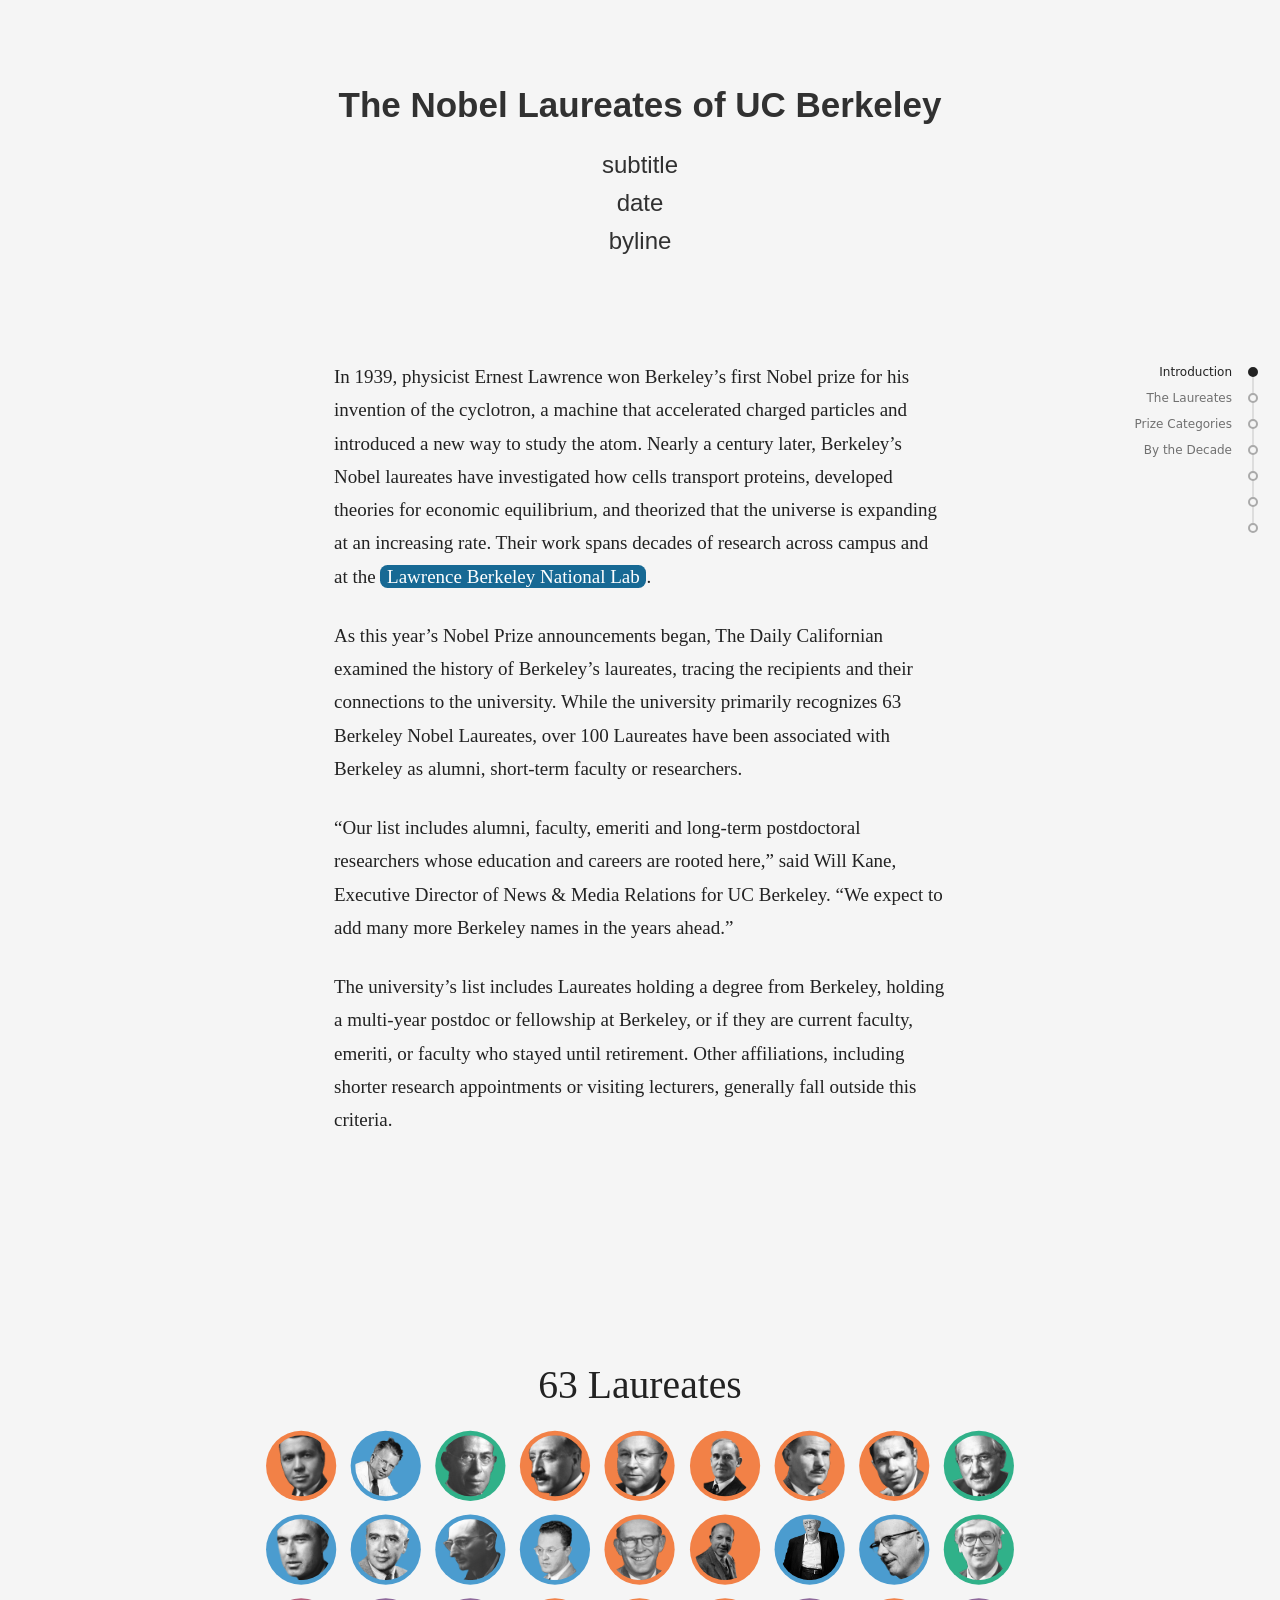
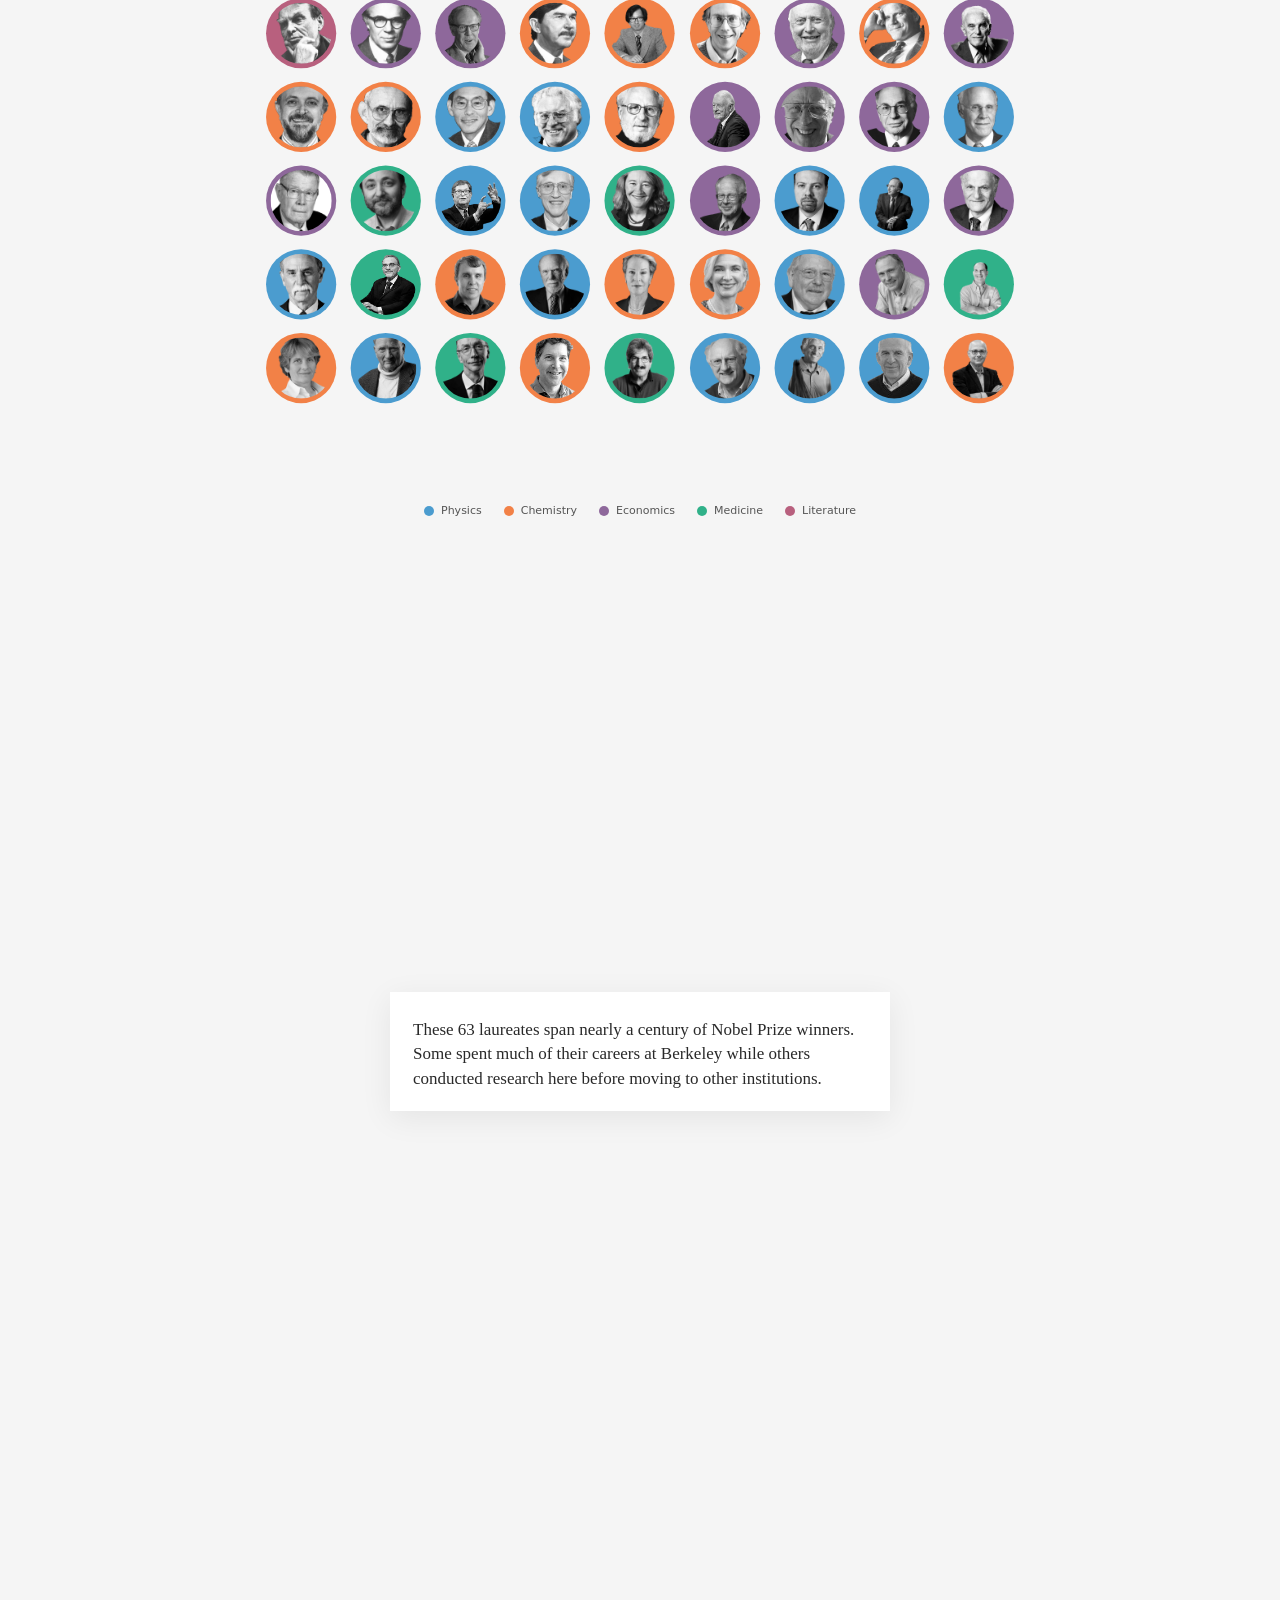
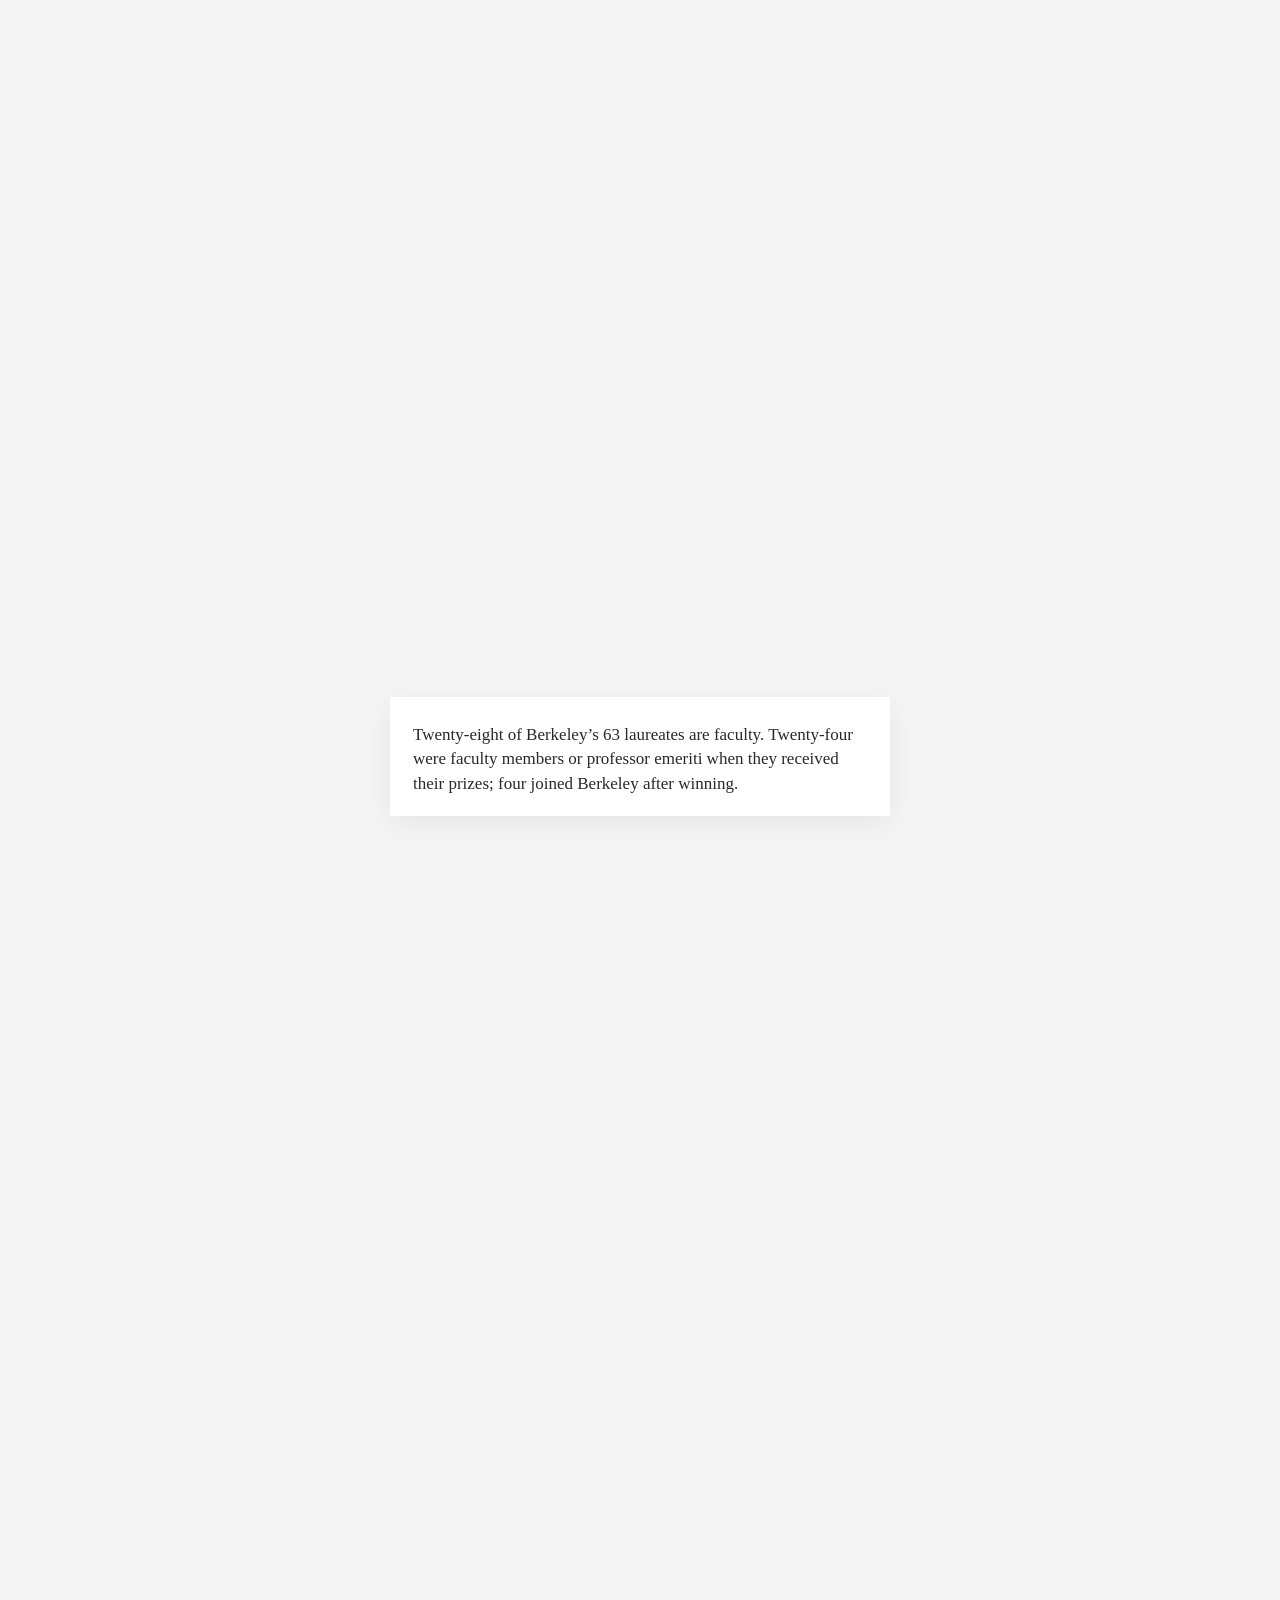
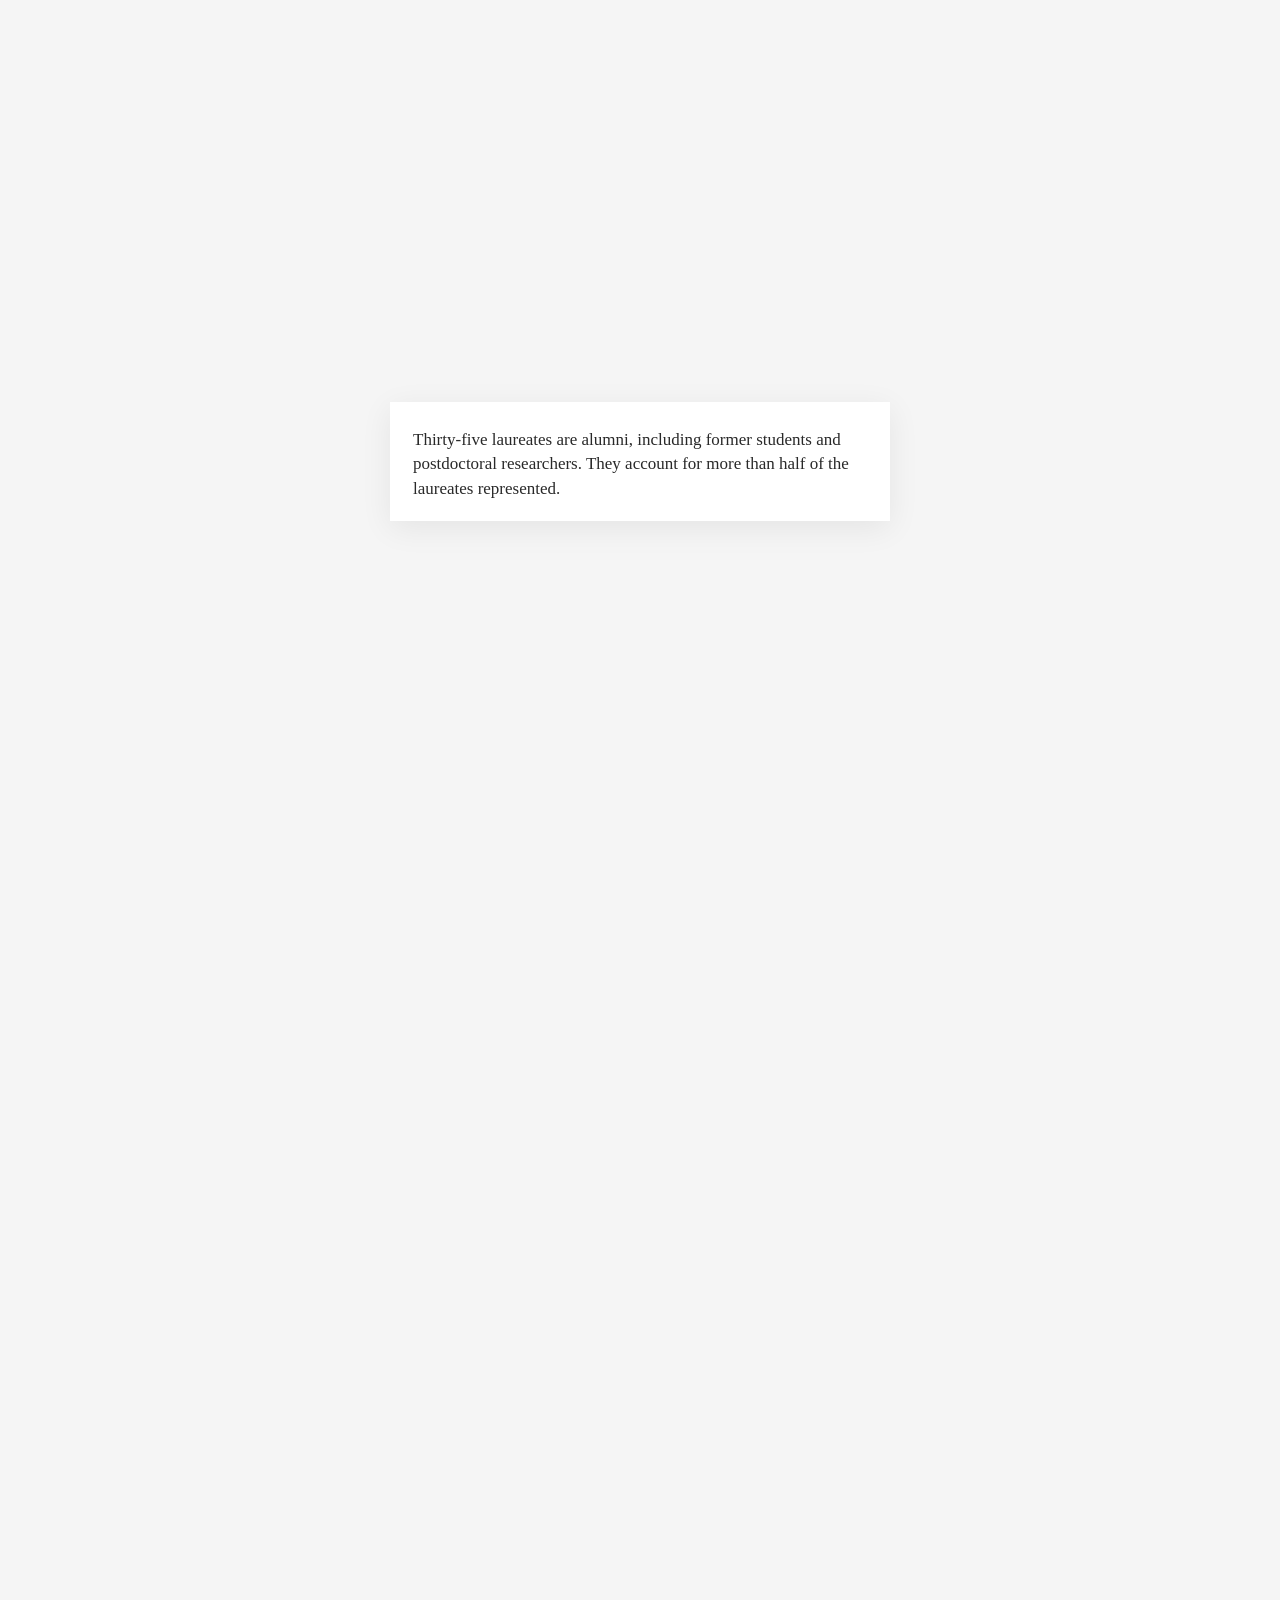
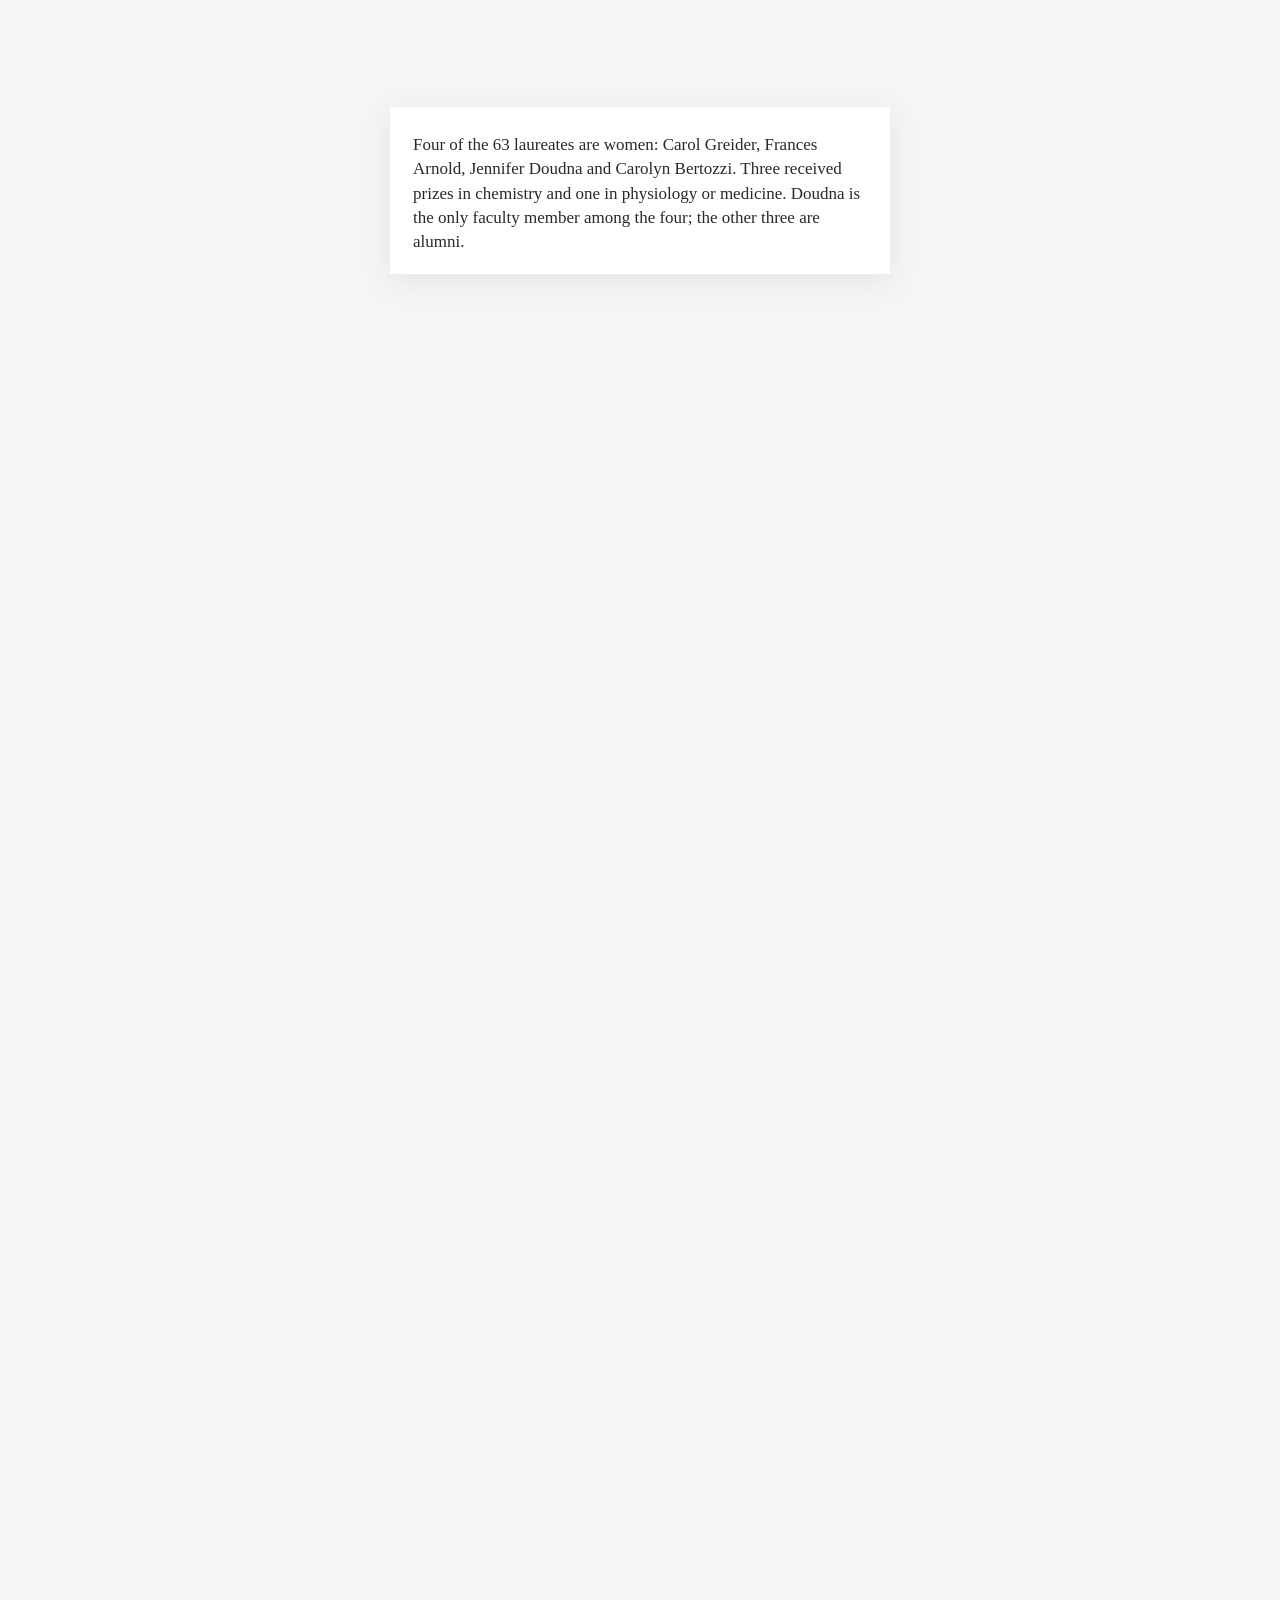
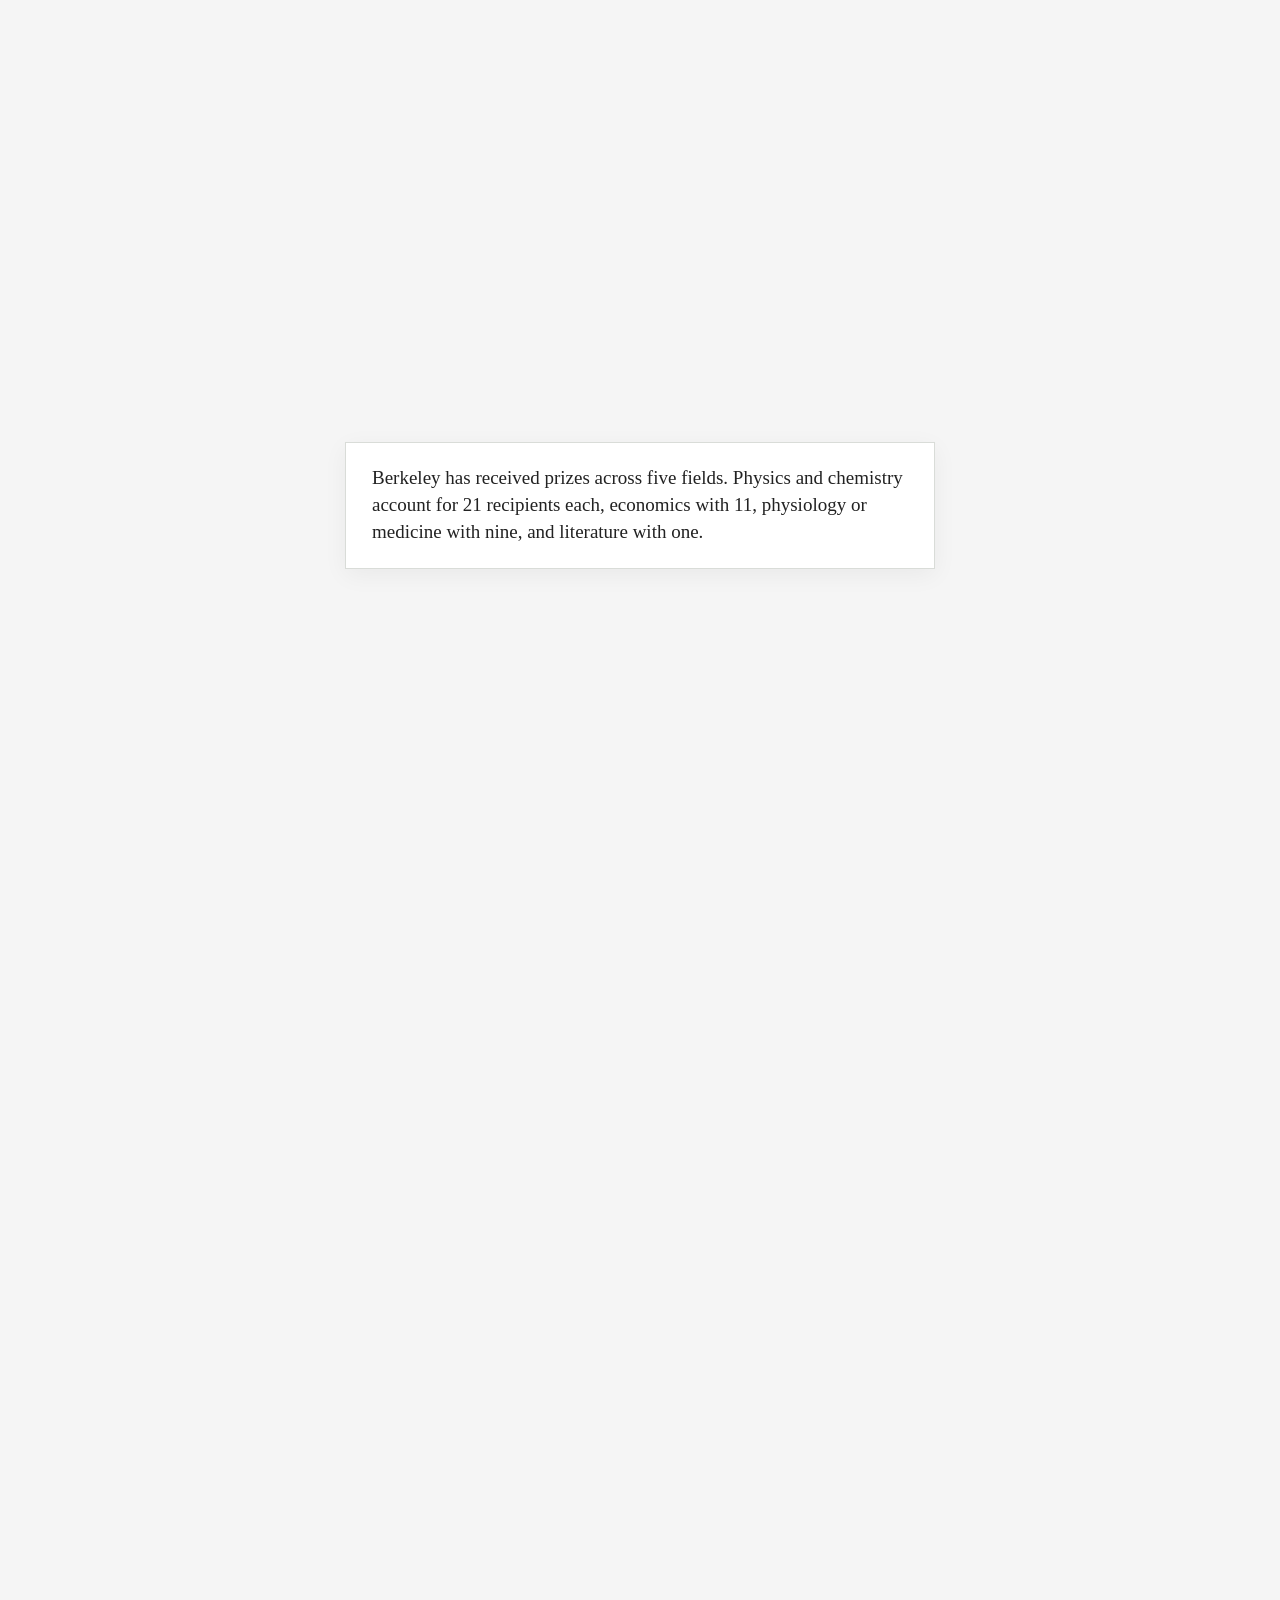
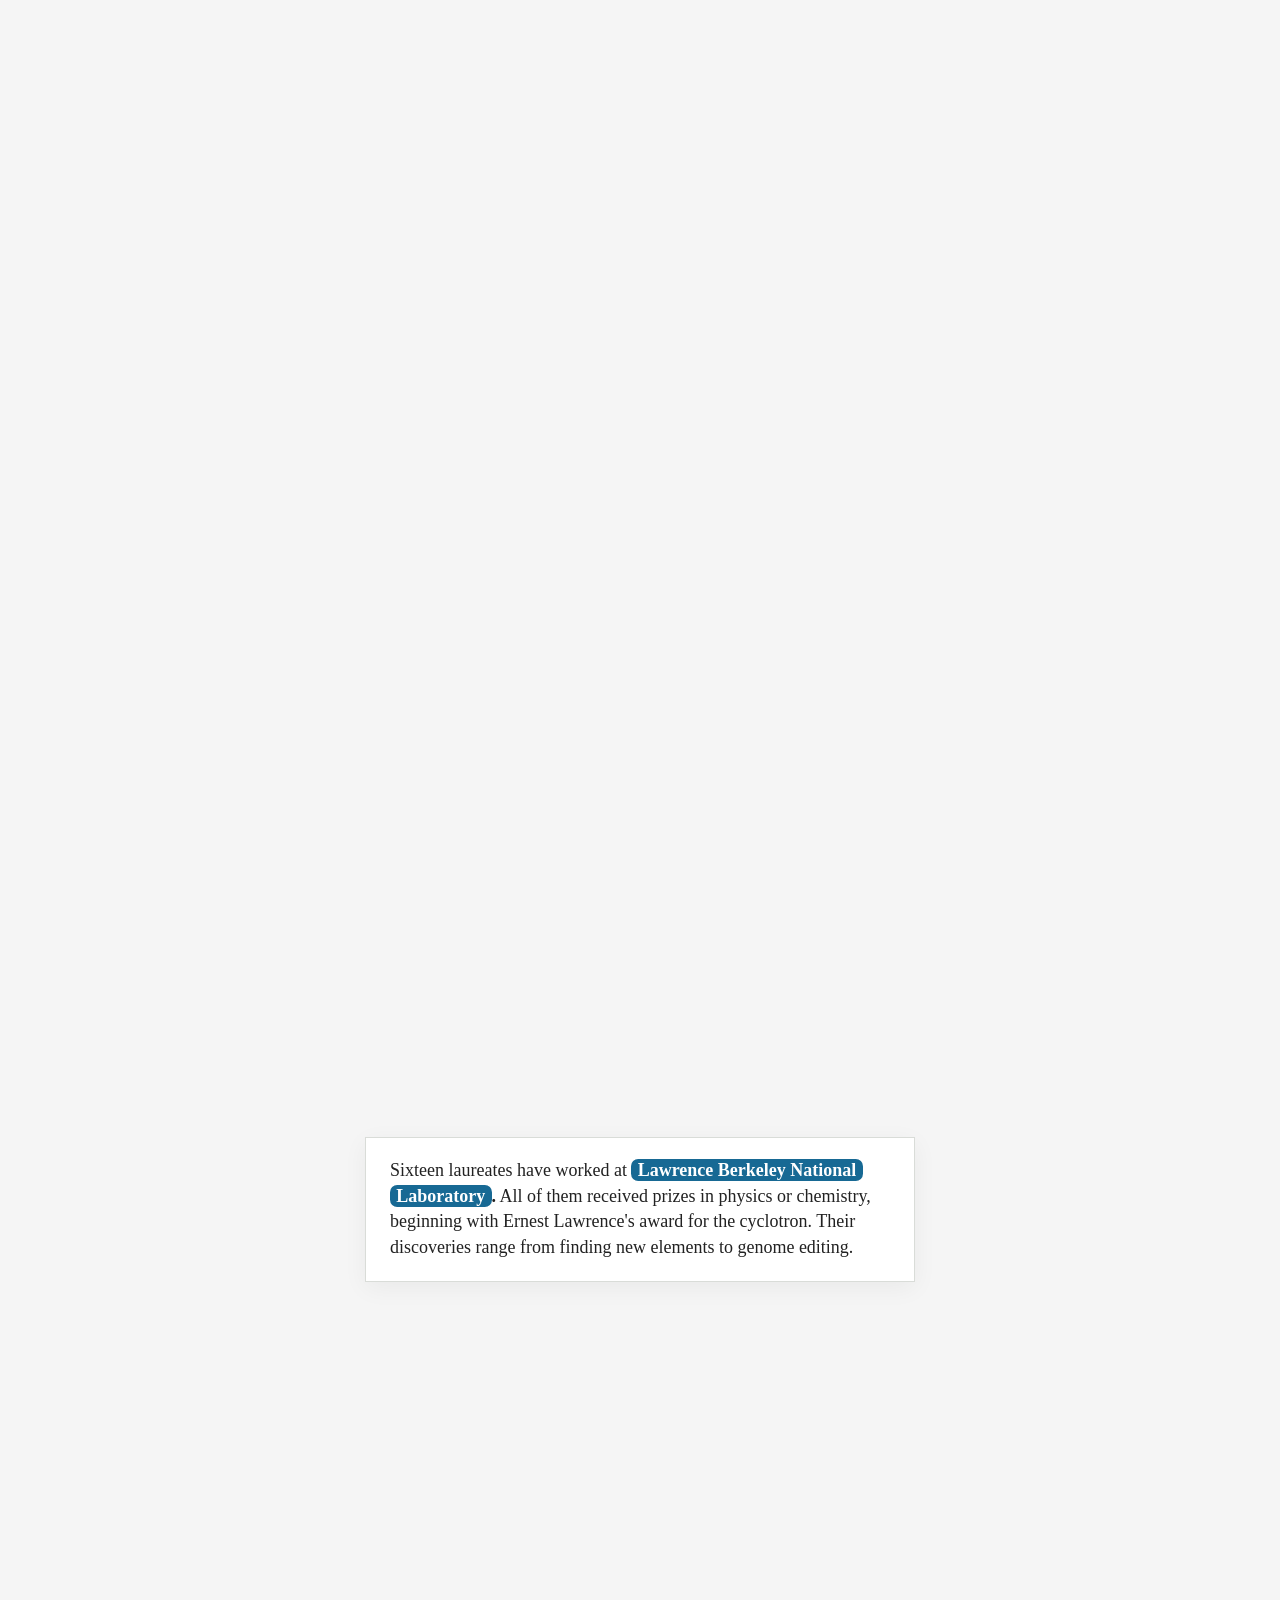
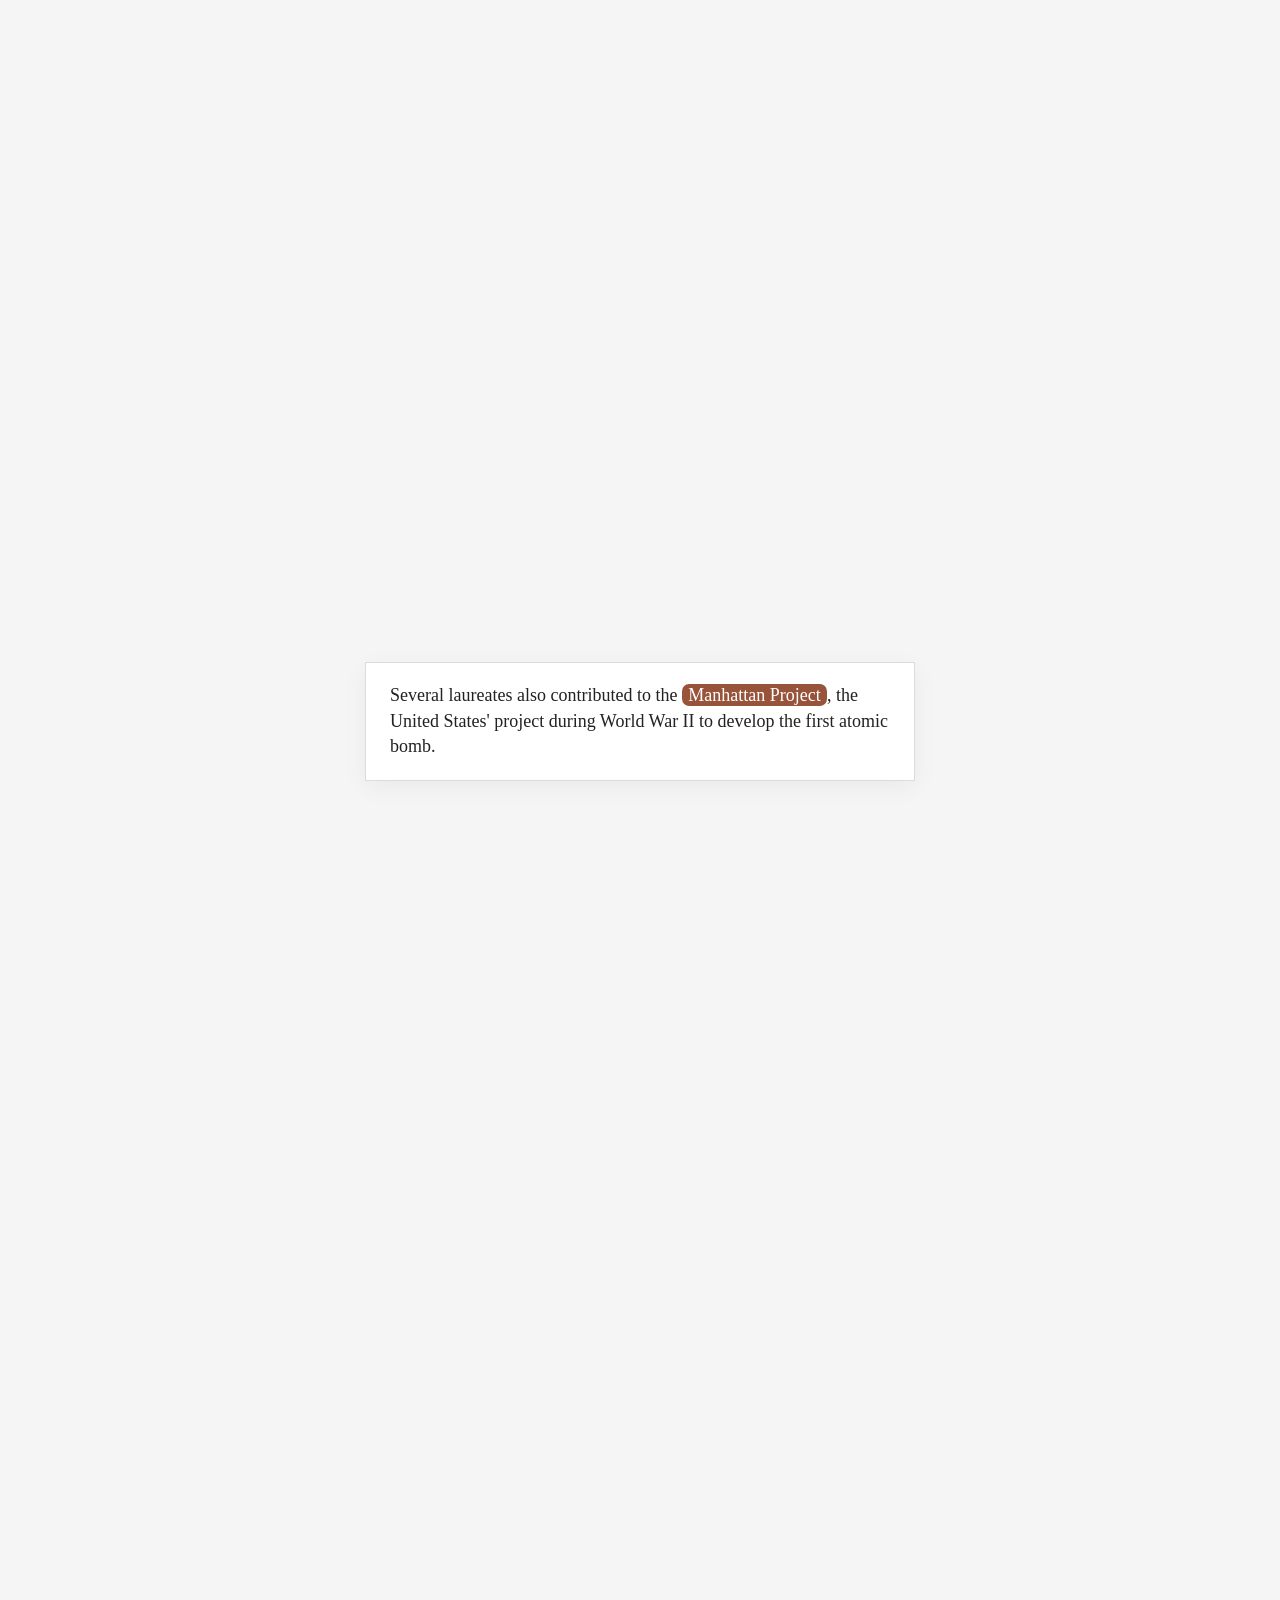
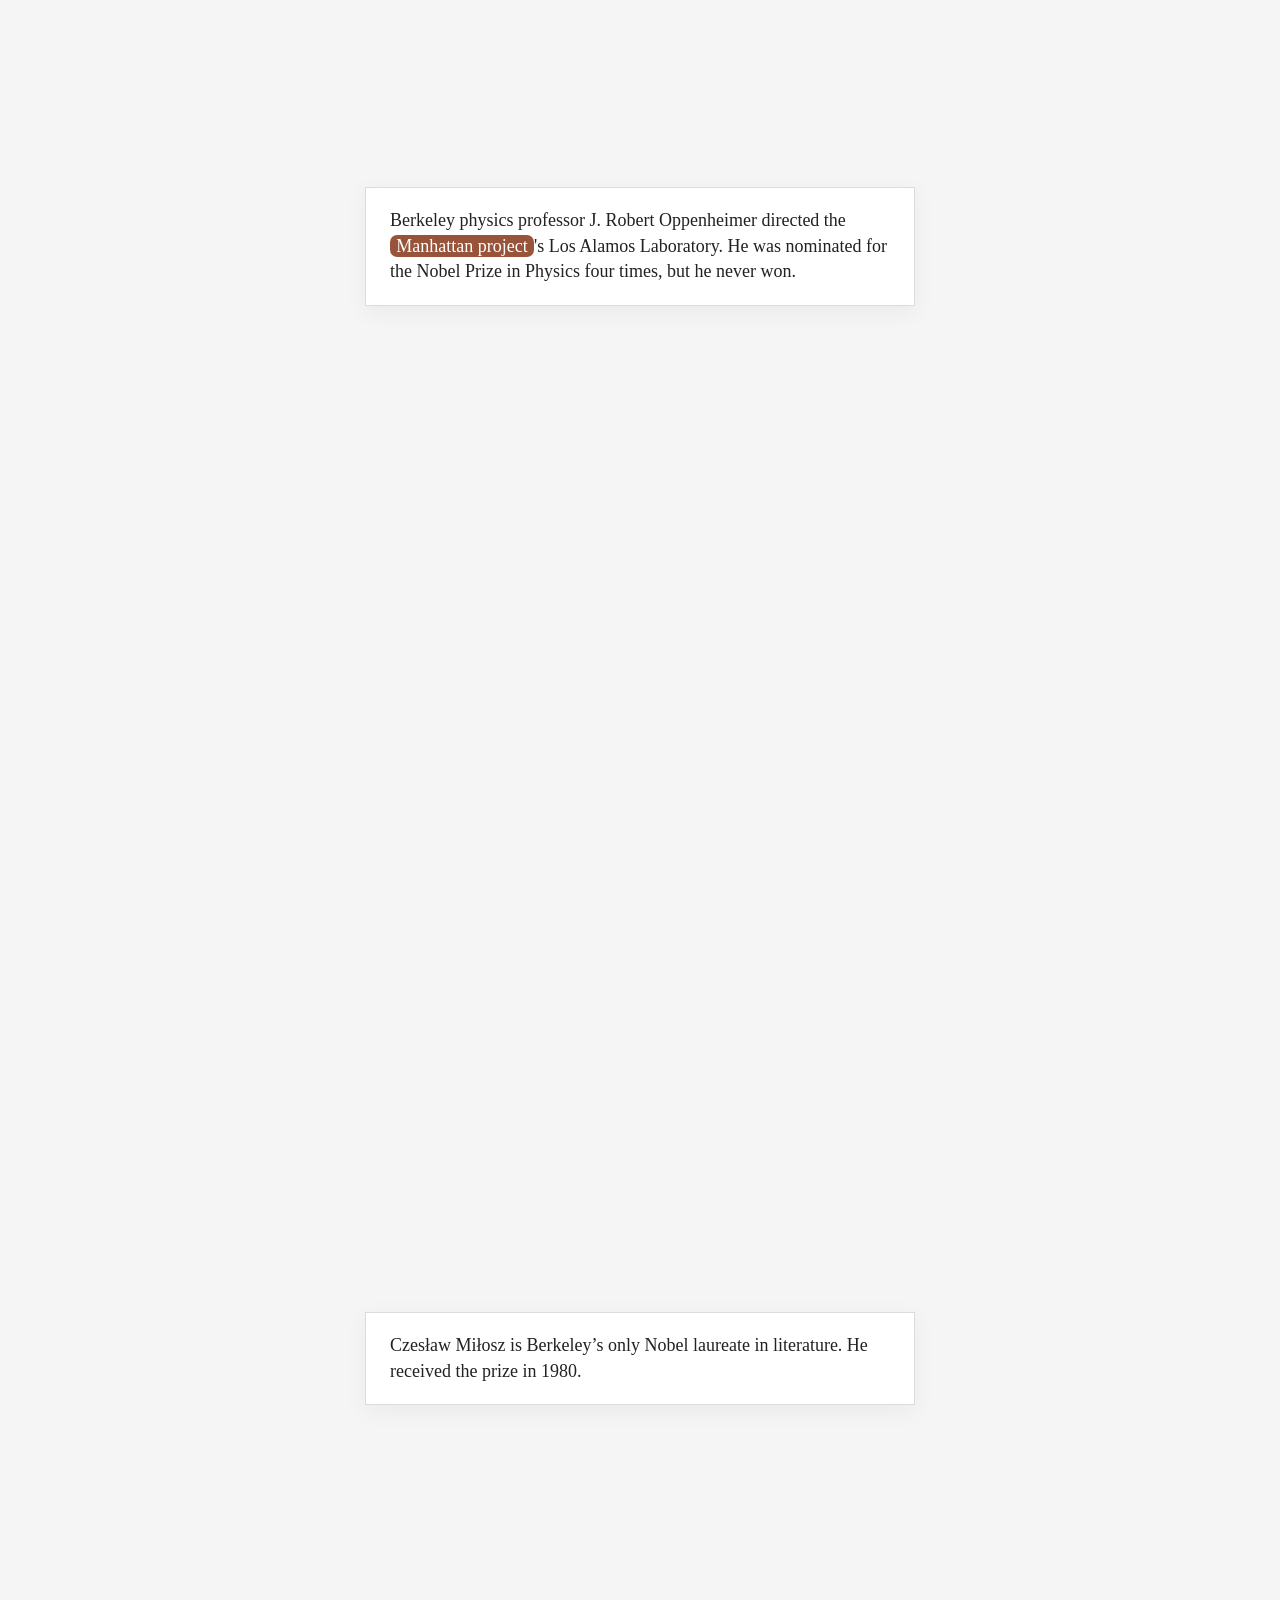
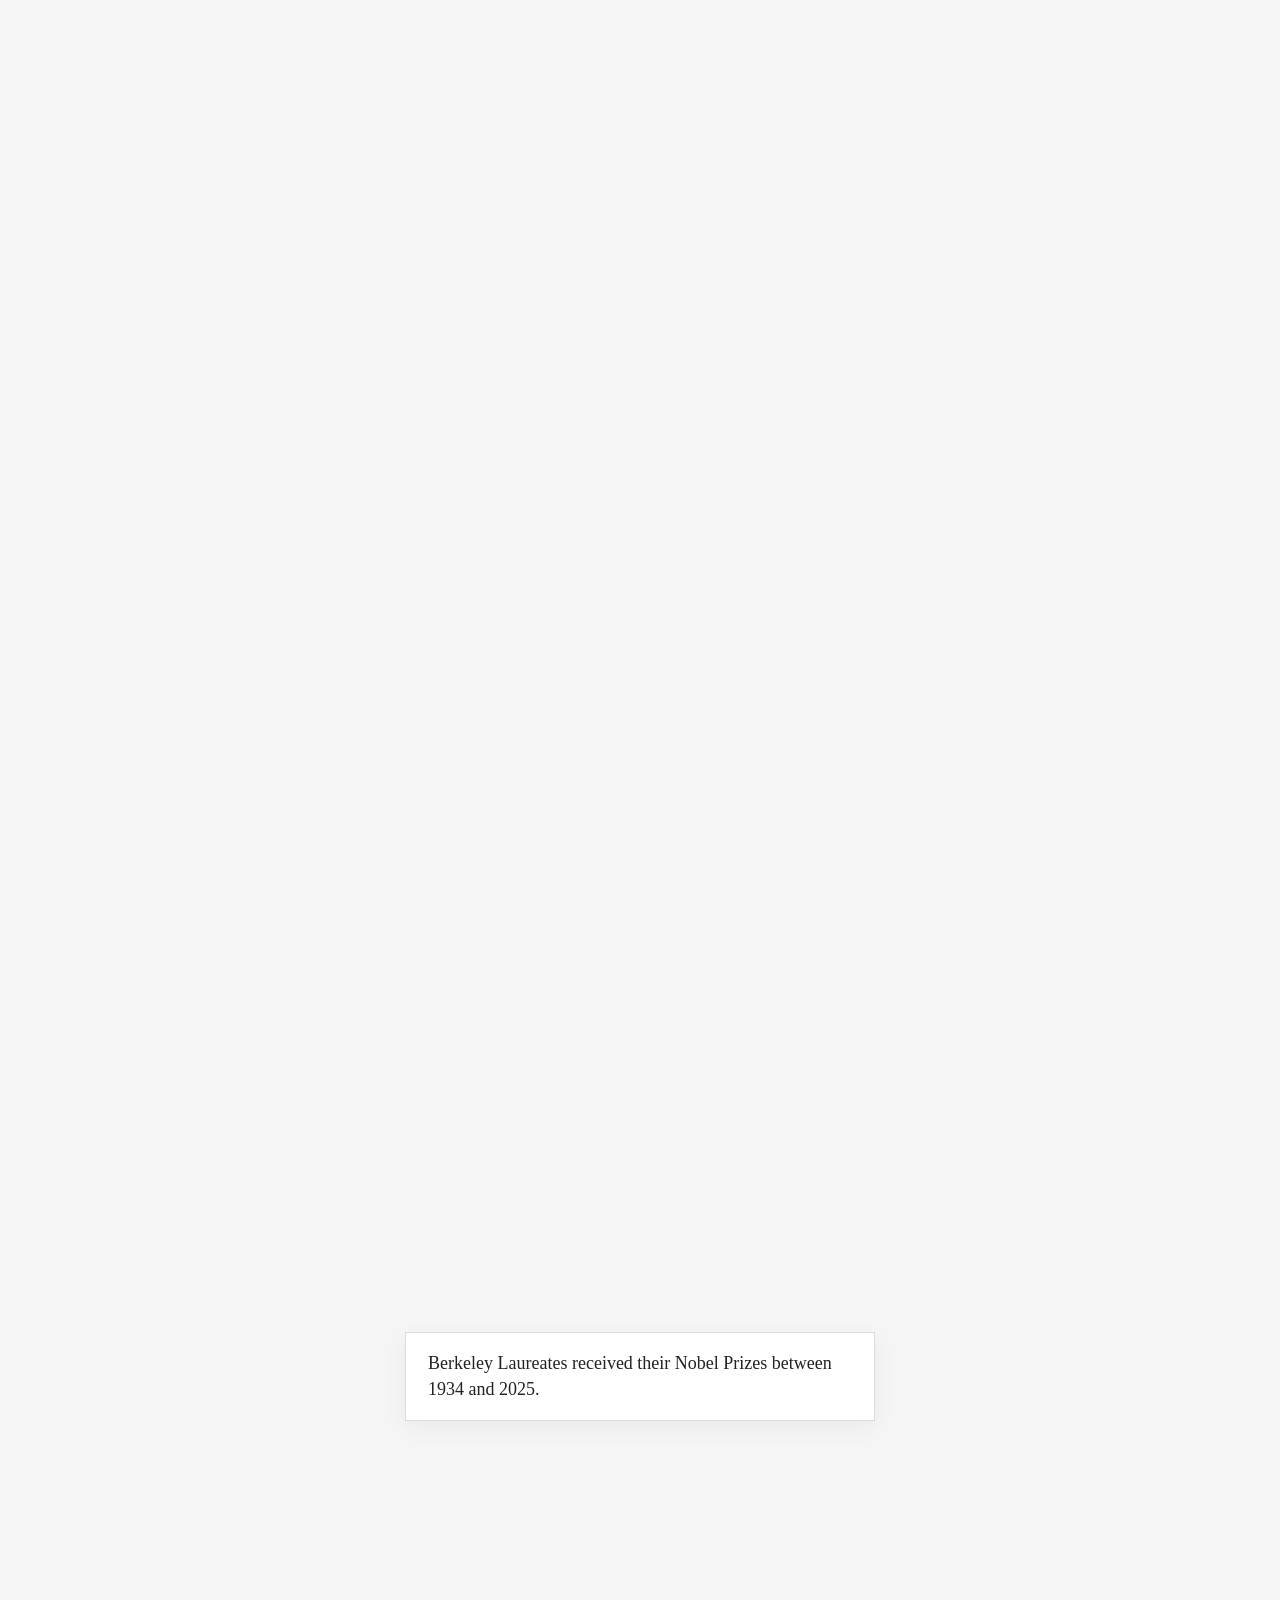
==== commit 97cac057: "update article writing" ====
--- a/index.html
+++ b/index.html
@@ -4,12 +4,11 @@
     <meta charset="utf-8" />
     <meta name="viewport" content="width=device-width, initial-scale=1" />
     <title>The Nobel Laureates of UC Berkeley</title>
-    <link rel="stylesheet" href="css/story.css?v=20261008-manhattan-rust" />
-    <link rel="stylesheet" href="css/graphic.css?v=20261008-fonts-paper" />
+    <link rel="stylesheet" href="css/story.css?v=20261008-cleanup" />
     <link rel="stylesheet" href="css/intro.css?v=20261008-index-1901" />
-    <link rel="stylesheet" href="css/parking-lot.css?v=20261008-fonts-paper" />
+    <link rel="stylesheet" href="css/parking-lot.css?v=20261008-cleanup" />
     <link rel="stylesheet" href="css/decade.css?v=20261008-index-1901" />
-    <link rel="stylesheet" href="css/women-age.css?v=20261008-fonts-paper" />
+    <link rel="stylesheet" href="css/age-chart.css?v=20261008-fonts-paper" />
     <link rel="stylesheet" href="css/year-timeline.css?v=20261008-portion-move" />
     <link rel="stylesheet" href="css/map-story.css?v=20261008-inst-list" />
     <link rel="stylesheet" href="css/story-index.css?v=20261008-index-1901" />
@@ -25,7 +24,7 @@
       <section class="prose opening-text">
         <p>In 1939, physicist Ernest Lawrence won Berkeley’s first Nobel prize for his invention of the cyclotron, a machine that accelerated charged particles and introduced a new way to study the atom. Nearly a century later, Berkeley’s Nobel laureates have investigated how cells transport proteins, developed theories for economic equilibrium, and theorized that the universe is expanding at an increasing rate. Their work spans decades of research across campus and at the Lawrence Berkeley National Lab.</p>
         <p>As this year’s Nobel Prize announcements began, The Daily Californian examined the history of Berkeley’s laureates, tracing the recipients and their connections to the university. While the university primarily recognizes 63 Berkeley Nobel Laureates, over 100 Laureates have been associated with Berkeley as alumni, short-term faculty or researchers.</p>
-        <p>“Our list includes alumni, faculty, emeriti and long-term postdoctoral researchers whose education and careers are rooted here. We expect to add many more Berkeley names in the years ahead,” said Will Kane, a spokesperson for UC Berkeley.</p>
+        <p>“Our list includes alumni, faculty, emeriti and long-term postdoctoral researchers whose education and careers are rooted here,” said Will Kane, Executive Director of News & Media Relations for UC Berkeley. “We expect to add many more Berkeley names in the years ahead.”</p>
         <p>The university’s list includes Laureates holding a degree from Berkeley, holding a multi-year postdoc or fellowship at Berkeley, or if they are current faculty, emeriti, or faculty who stayed until retirement. Other affiliations, including shorter research appointments or visiting lecturers, generally fall outside this criteria.</p>
       </section>
 
@@ -112,7 +111,7 @@
             <div class="intro-scrolly__box intro-scrolly__box--story"><p>Several laureates also contributed to the Manhattan Project, the United States' project during World War II to develop the first atomic bomb.</p></div>
           </section>
           <section class="intro-scrolly__step" data-parking-step="oppenheimer" aria-label="Oppenheimer and the Manhattan Project">
-            <div class="intro-scrolly__box intro-scrolly__box--story"><p>Berkeley physics professor J. Robert Oppenheimer directed the Manhattan project's Los Alamos Laboratory. He was nominated for the Nobel Prize in Physics three times, but he never received the award.</p></div>
+            <div class="intro-scrolly__box intro-scrolly__box--story"><p>Berkeley physics professor J. Robert Oppenheimer directed the Manhattan project's Los Alamos Laboratory. He was nominated for the Nobel Prize in Physics four times, but he never won.</p></div>
           </section>
           <section class="intro-scrolly__step" data-parking-step="literature" aria-label="Literature laureate highlighted">
             <div class="intro-scrolly__box intro-scrolly__box--story"><p>Czesław Miłosz is Berkeley’s only Nobel laureate in literature. He received the prize in 1980.</p></div>
@@ -173,16 +172,17 @@
       role="tooltip"
       hidden
     ></div>
-    <script src="js/lab-highlight.js?v=20261008-manhattan-note"></script>
-    <script src="js/intro.js?v=20261008-portion-move"></script>
-    <script src="js/parking-lot.js?v=20261008-parking-portraits"></script>
+    <script src="js/category-colors.js?v=20261008-cleanup"></script>
+    <script src="js/historical-notes.js?v=20261008-cleanup"></script>
+    <script src="js/intro.js?v=20261008-cleanup"></script>
+    <script src="js/parking-lot.js?v=20261008-cleanup"></script>
     <script src="js/decade.js?v=20261008-index-1901"></script>
-    <script src="js/women-age.js"></script>
-    <script src="js/year-timeline.js?v=20261008-portion-move"></script>
+    <script src="js/age-chart.js?v=20261008-cleanup"></script>
+    <script src="js/year-timeline.js?v=20261008-cleanup"></script>
     <script src="js/vendor/d3.min.js"></script>
     <script src="js/vendor/topojson-client.min.js"></script>
-    <script src="js/map-story.js?v=20261008-no-berkeley-west"></script>
-    <script src="js/parking-bridge.js?v=20261008-portion-move"></script>
+    <script src="js/map-story.js?v=20261008-cleanup"></script>
+    <script src="js/parking-bridge.js?v=20261008-parking-fades"></script>
     <script src="js/story-index.js?v=20261008-index-1901"></script>
   </body>
 </html>
--- a/css/story.css
+++ b/css/story.css
@@ -159,7 +159,7 @@
   border-radius: .4em;
   background: #176994;
   color: #fff;
-  cursor: help;
+  cursor: default;
   pointer-events: auto;
   box-decoration-break: clone;
   -webkit-box-decoration-break: clone;
--- a/css/parking-lot.css
+++ b/css/parking-lot.css
@@ -22,7 +22,8 @@
 .parking-lot__stalls path { stroke: #919995; stroke-width: 3; stroke-linecap: round; }
 .parking-lot__dots { opacity: 0; }
 .parking-lot__dot { pointer-events: all; cursor: pointer; }
-.parking-lot__canvas.is-filled .parking-lot__dot { transition: opacity .35s ease; }
+/* The moving and parked portraits exchange visibility in the same frame. */
+.parking-lot__dot { transition: none; }
 .parking-lot__labels {
   position: absolute;
   inset: 73% 7.1% 13%;
--- a/css/age-chart.css
+++ b/css/age-chart.css
@@ -0,0 +1,36 @@
+.age-chart {
+  position: absolute;
+  z-index: 2;
+  top: 27svh;
+  left: 50%;
+  width: min(1120px, calc(100vw - 48px));
+  aspect-ratio: 1200 / 520;
+  transform: translateX(-50%);
+  opacity: 0;
+  pointer-events: none;
+}
+.age-chart__svg { position: absolute; inset: 0; width: 100%; height: 100%; overflow: visible; }
+.age-chart__svg--mobile { display: none; }
+.age-chart__mean-line {
+  fill: none;
+  vector-effect: non-scaling-stroke;
+  stroke-linecap: round;
+  stroke-linejoin: round;
+}
+.age-chart__mean-line { stroke: #c9a33c; stroke-width: 3.5; stroke-dasharray: 1; stroke-dashoffset: 1; }
+.age-chart__legend-line { stroke: #c9a33c; stroke-width: 3.5; stroke-linecap: round; }
+.age-chart__person { opacity: .6; pointer-events: all; cursor: pointer; }
+.age-chart__mean-dot { fill: #c9a33c; stroke: white; stroke-width: 2; }
+.age-chart__heading,
+.age-chart__note,
+.age-chart__value { fill: #272c29; font-family: var(--graphic-font); }
+.age-chart__heading { font-size: 18px; }
+.age-chart__note { fill: #5a625e; font-size: 12px; }
+.age-chart__value { font-size: 12px; text-anchor: middle; }
+.intro-scrolly__step--age { min-height: 145svh; }
+.intro-scrolly__step--age .intro-scrolly__box { top: 70svh; }
+@media (max-width: 700px) {
+  .age-chart { top: 19svh; width: min(400px, calc(100vw - 24px)); aspect-ratio: 500 / 770; }
+  .age-chart__svg--desktop { display: none; }
+  .age-chart__svg--mobile { display: block; }
+}
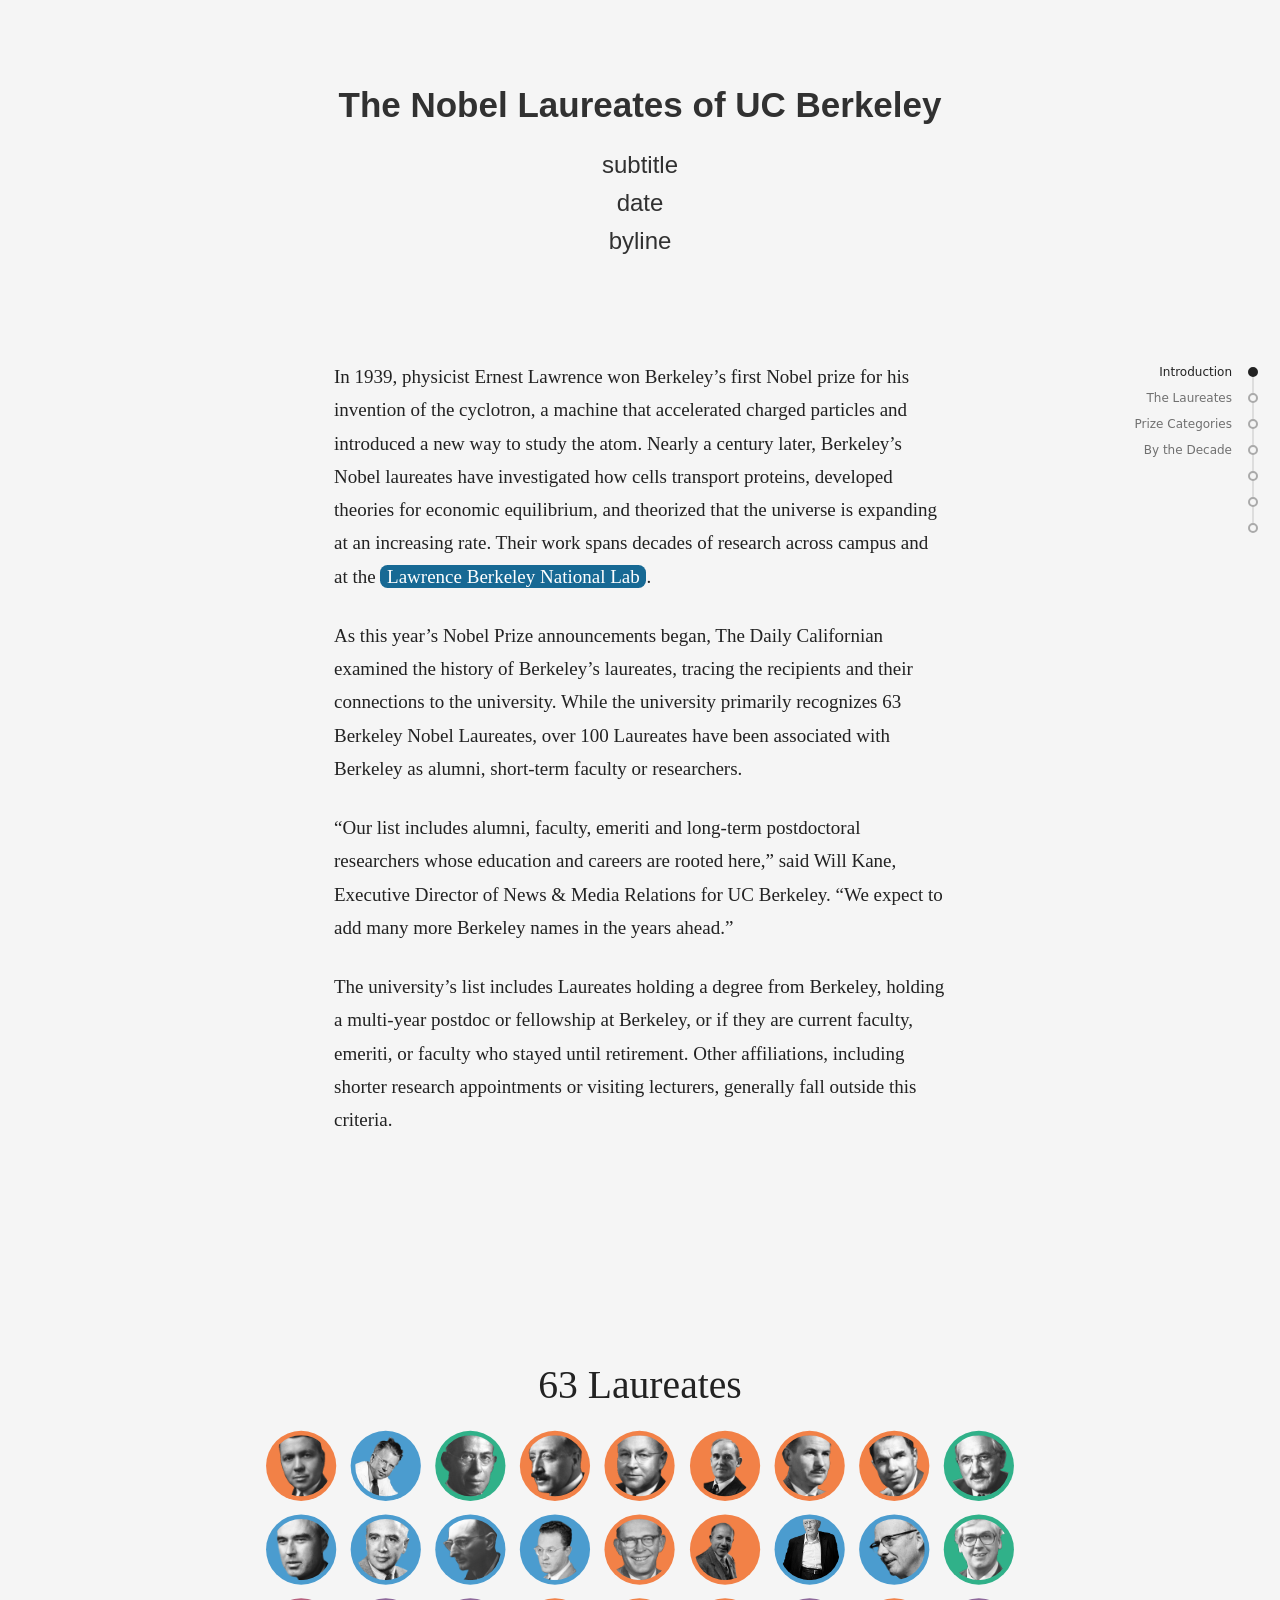
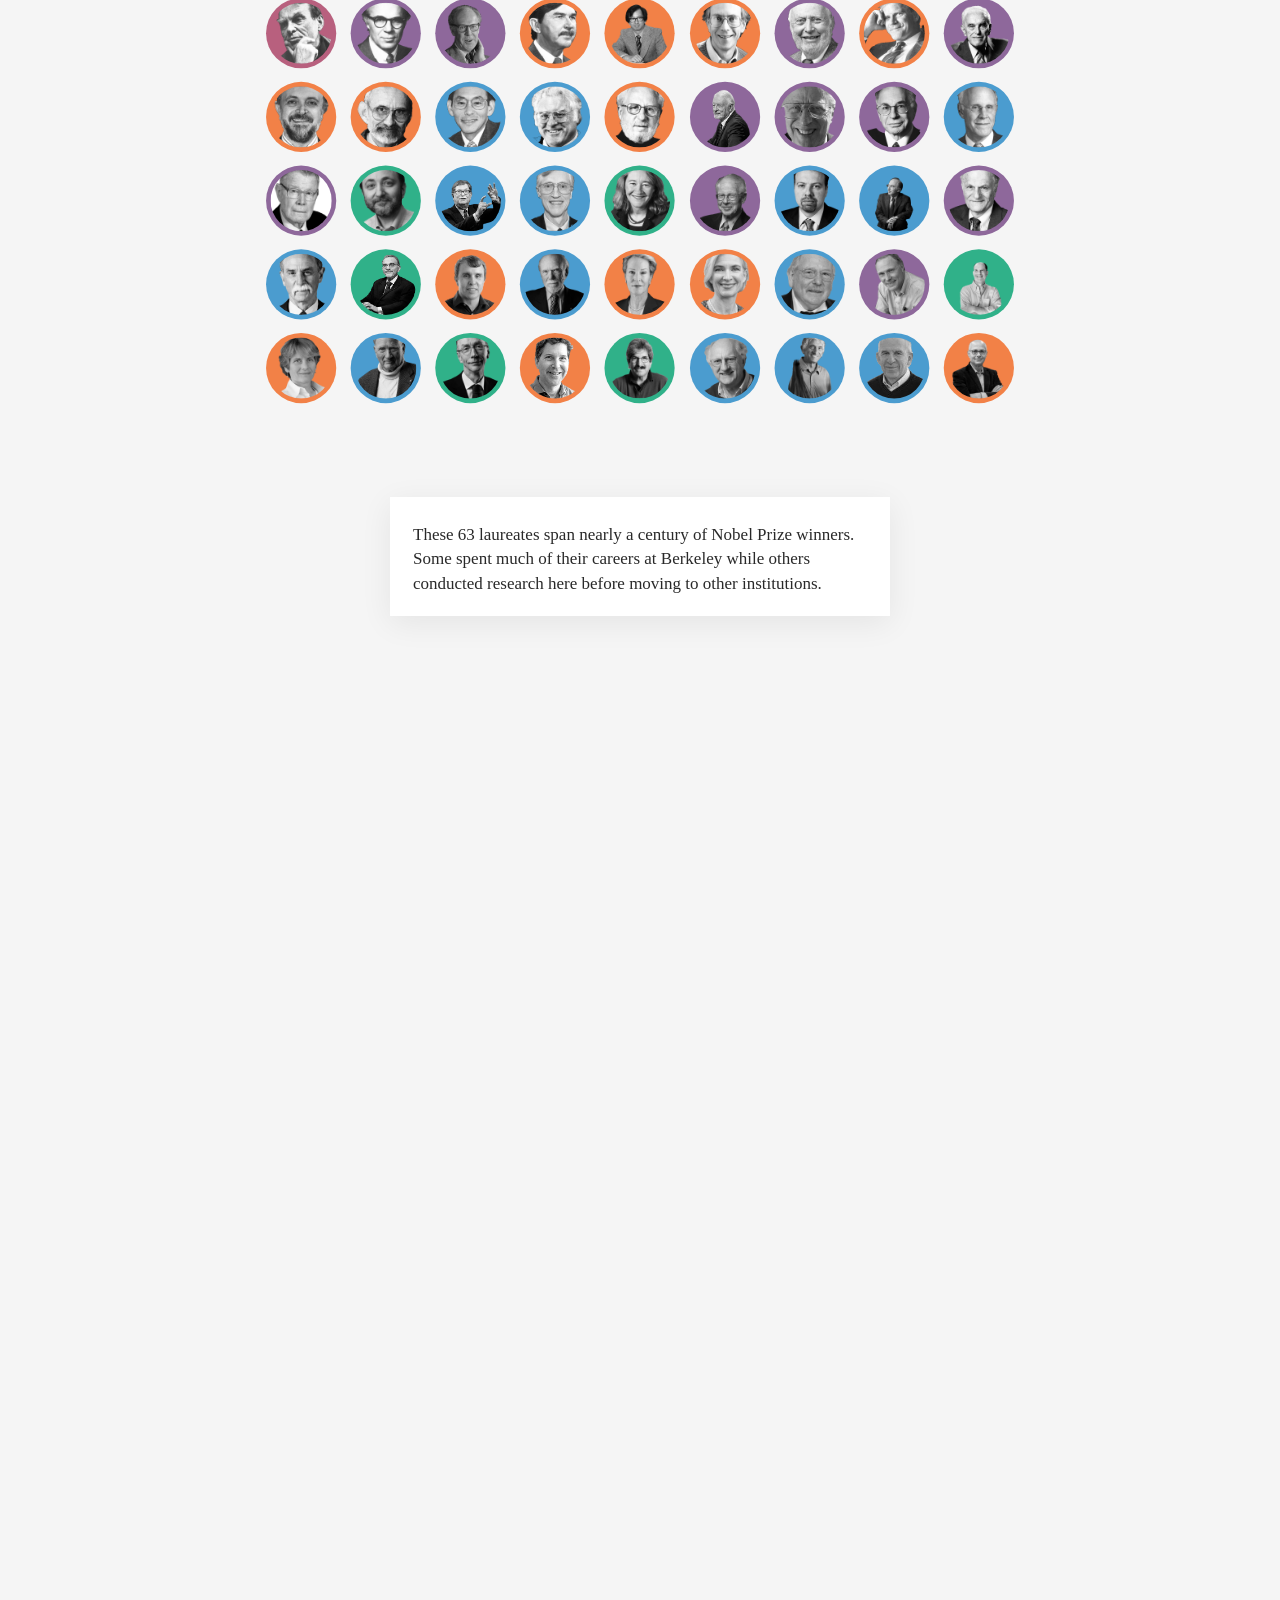
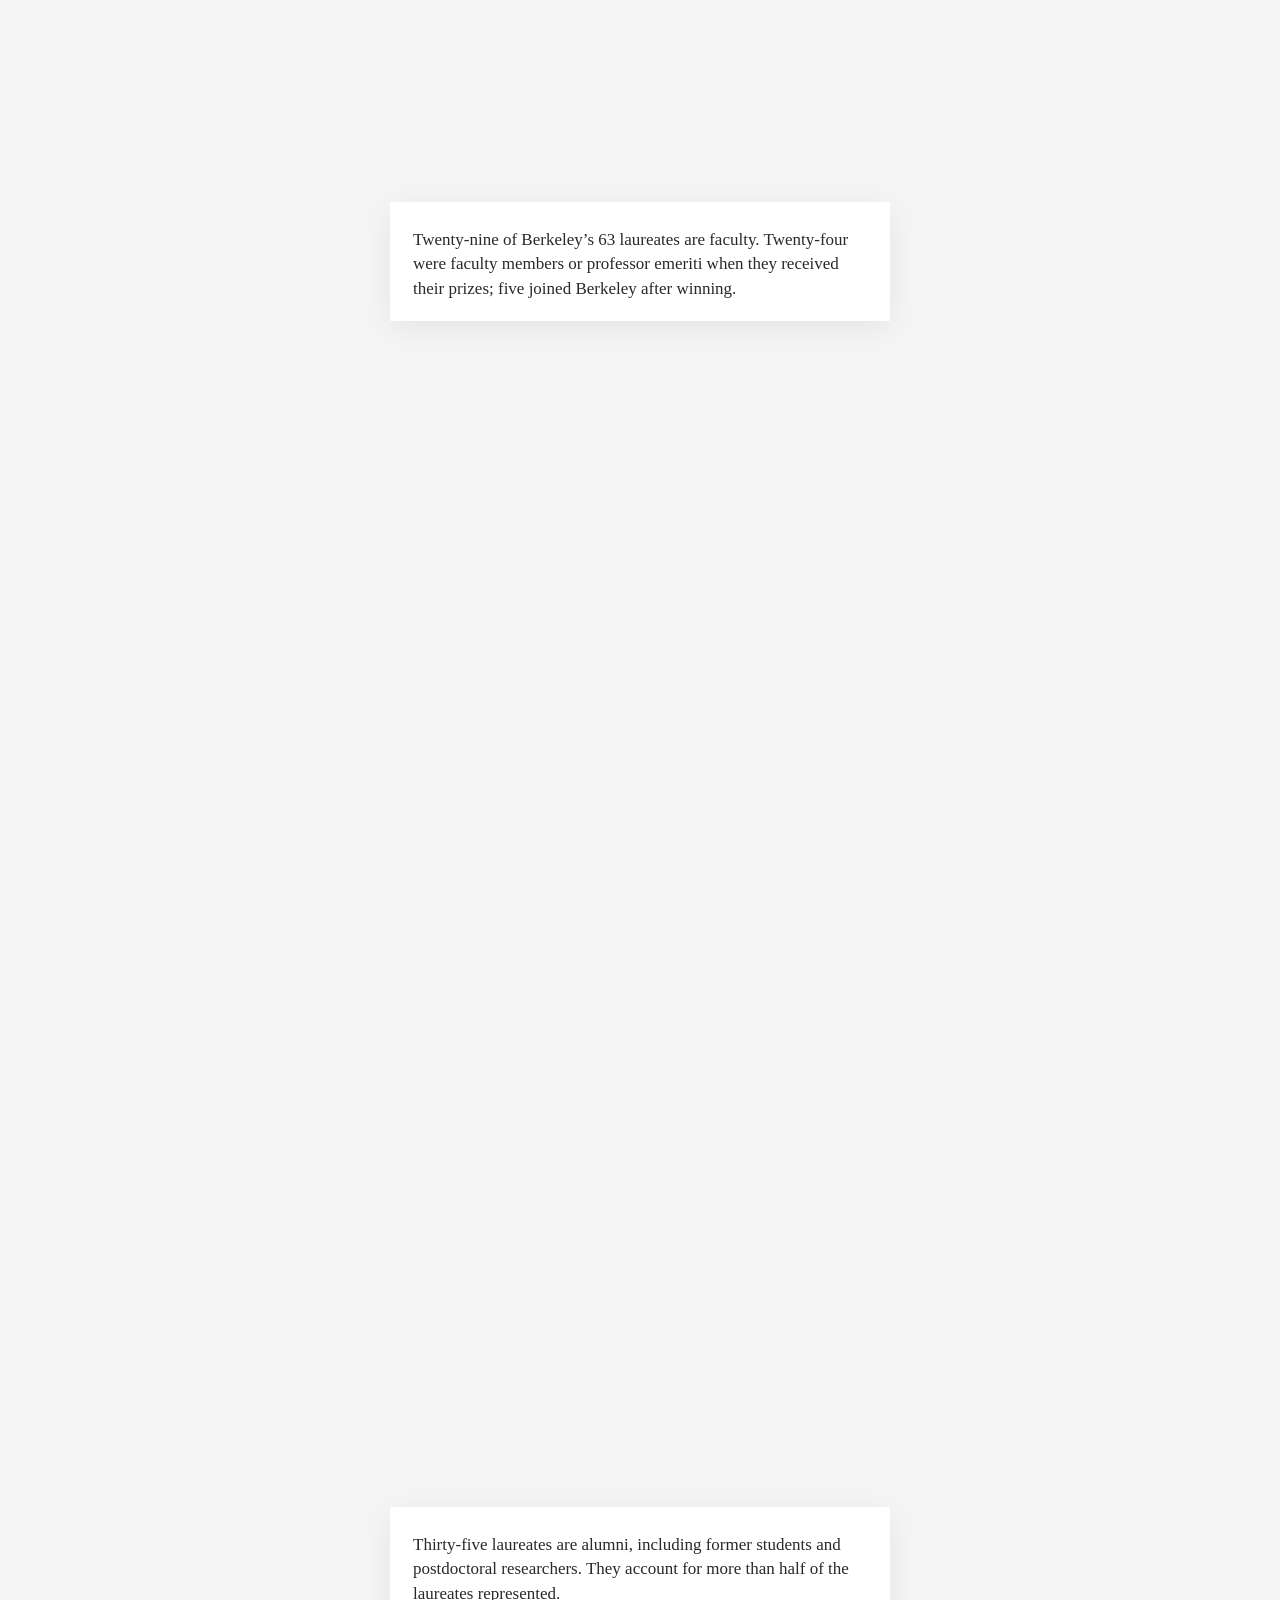
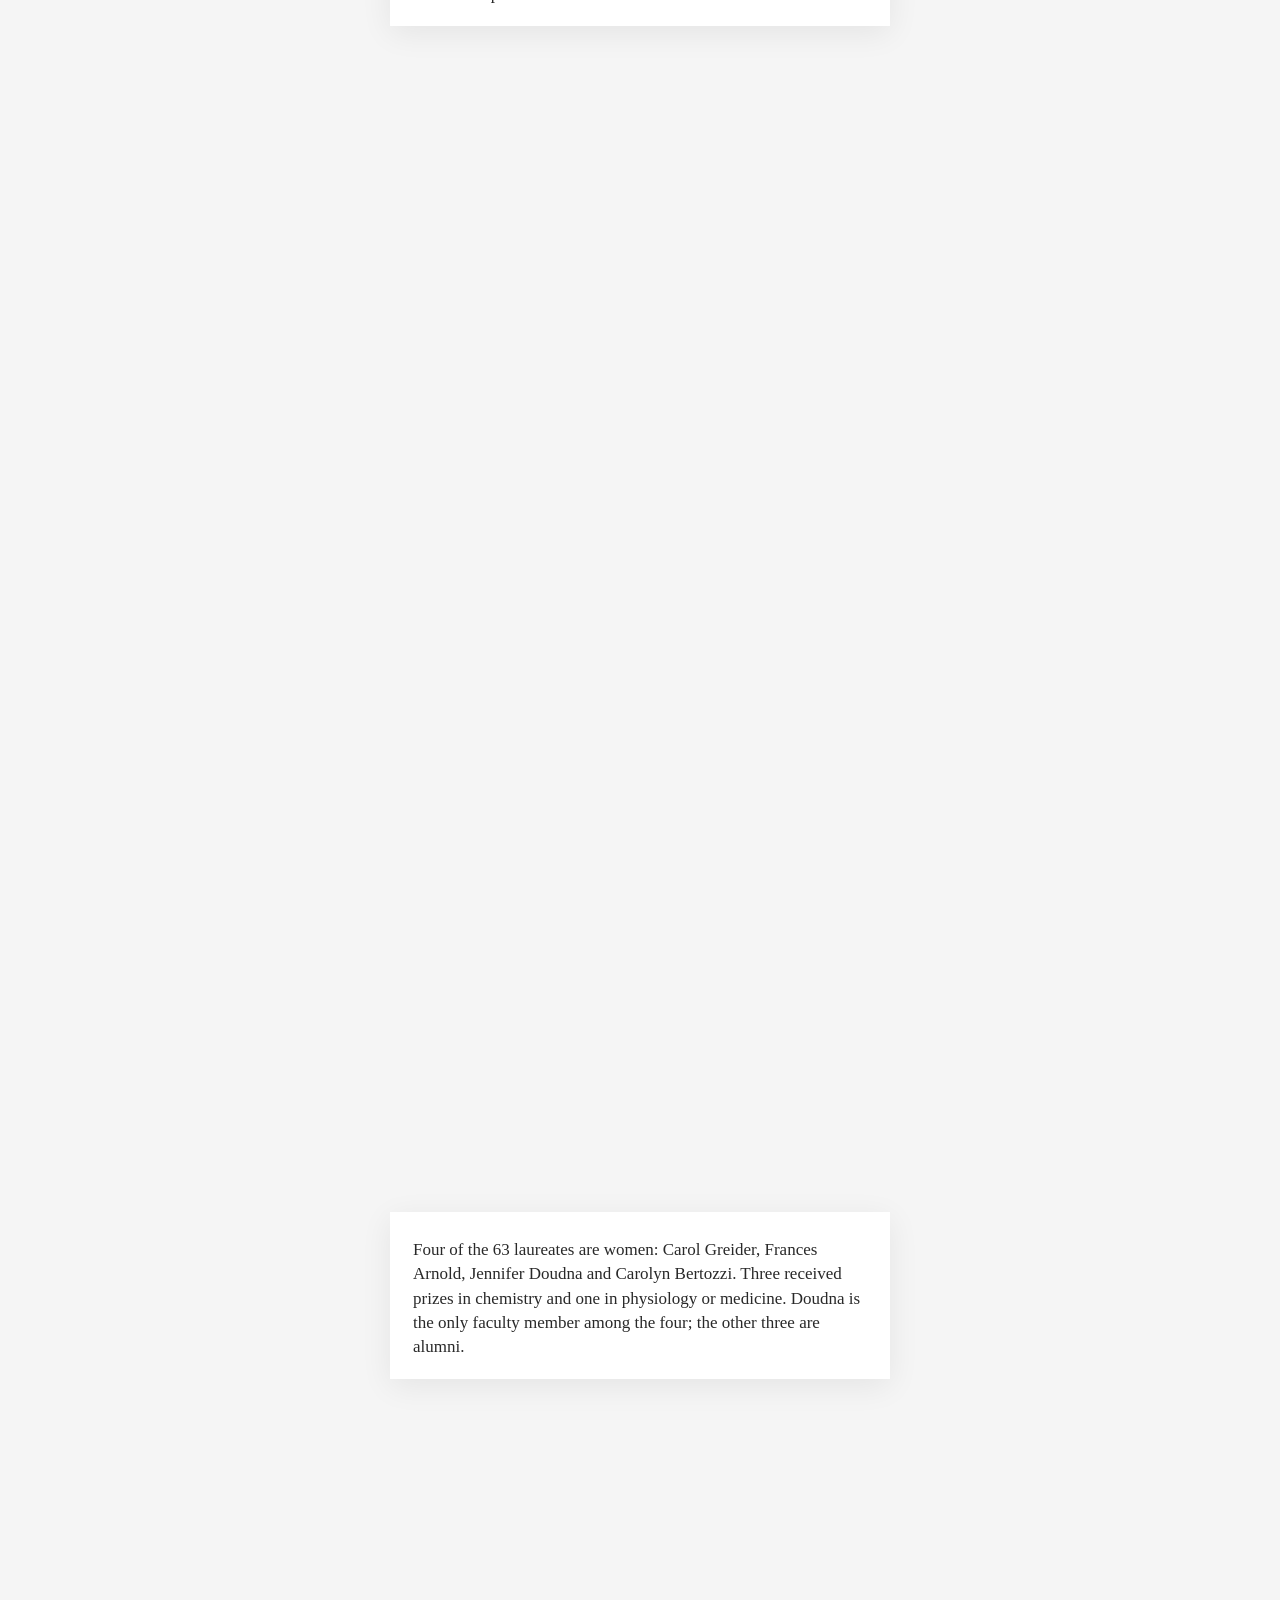
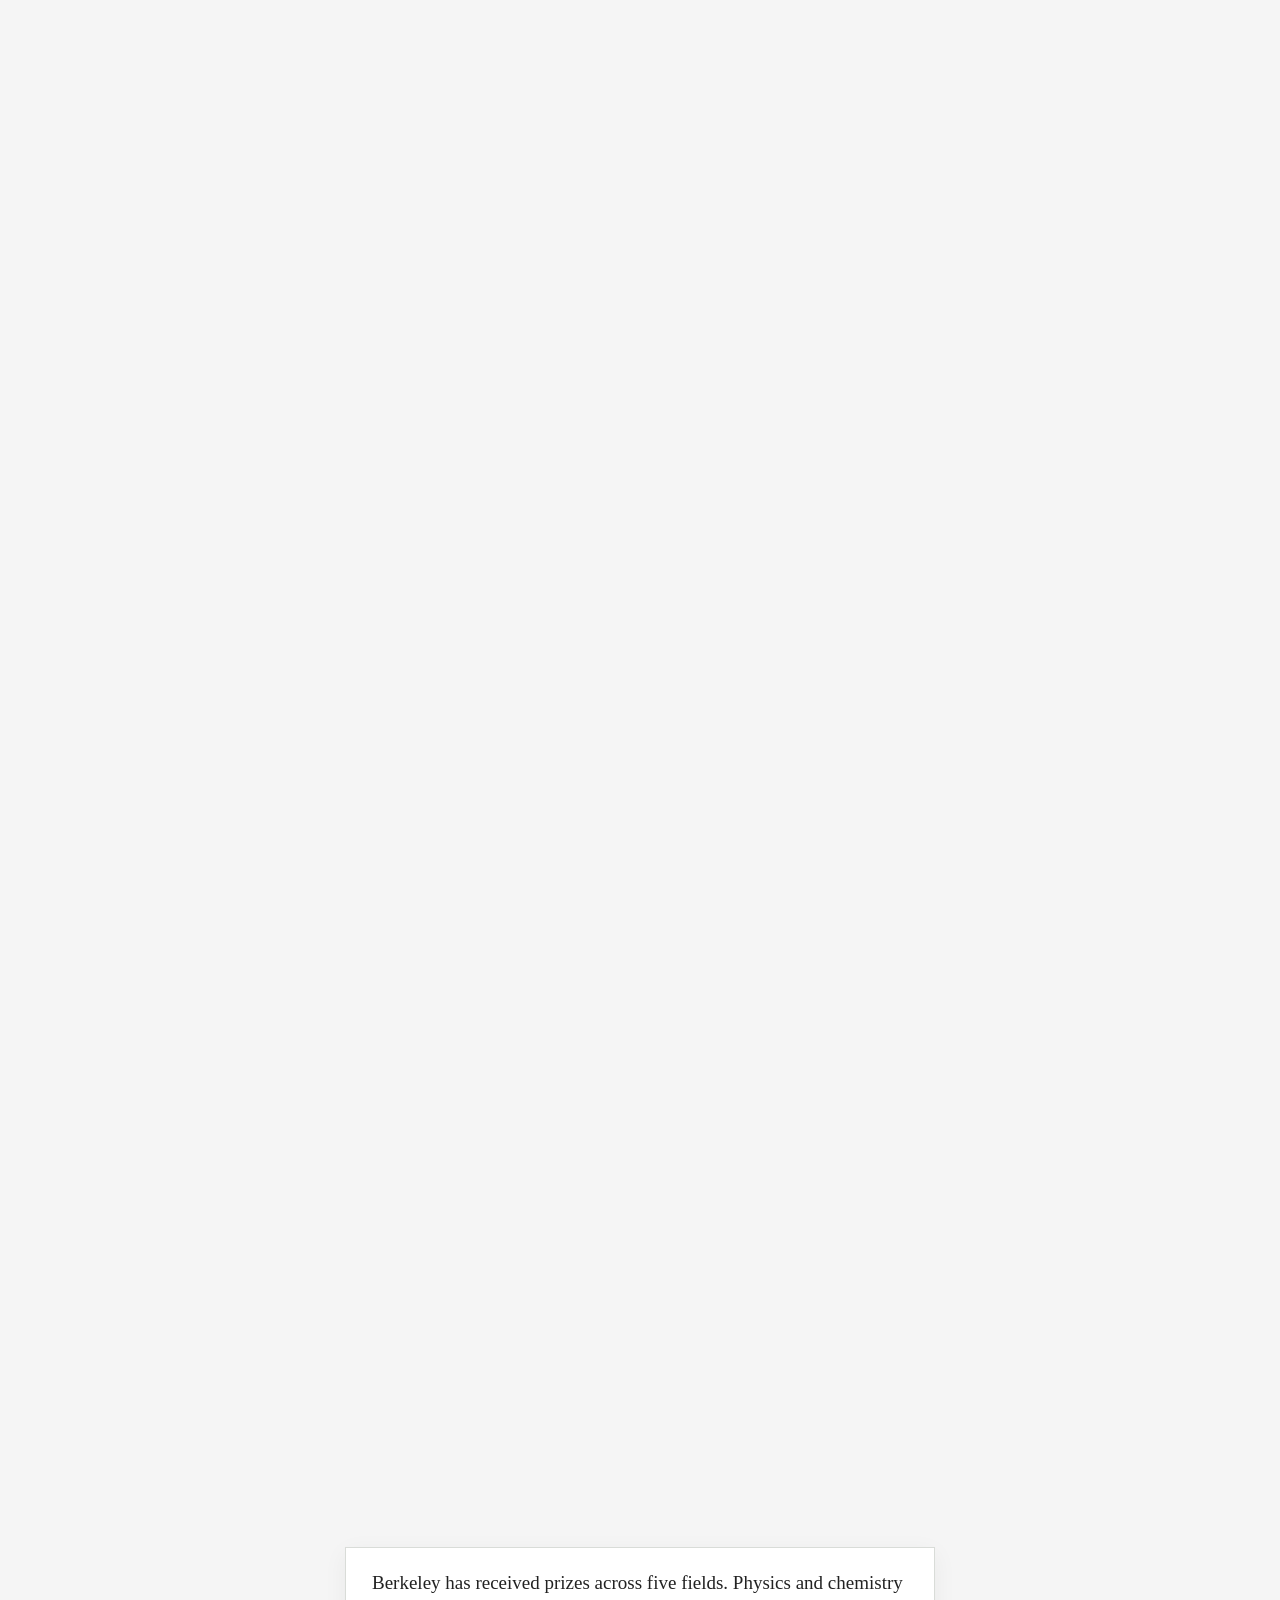
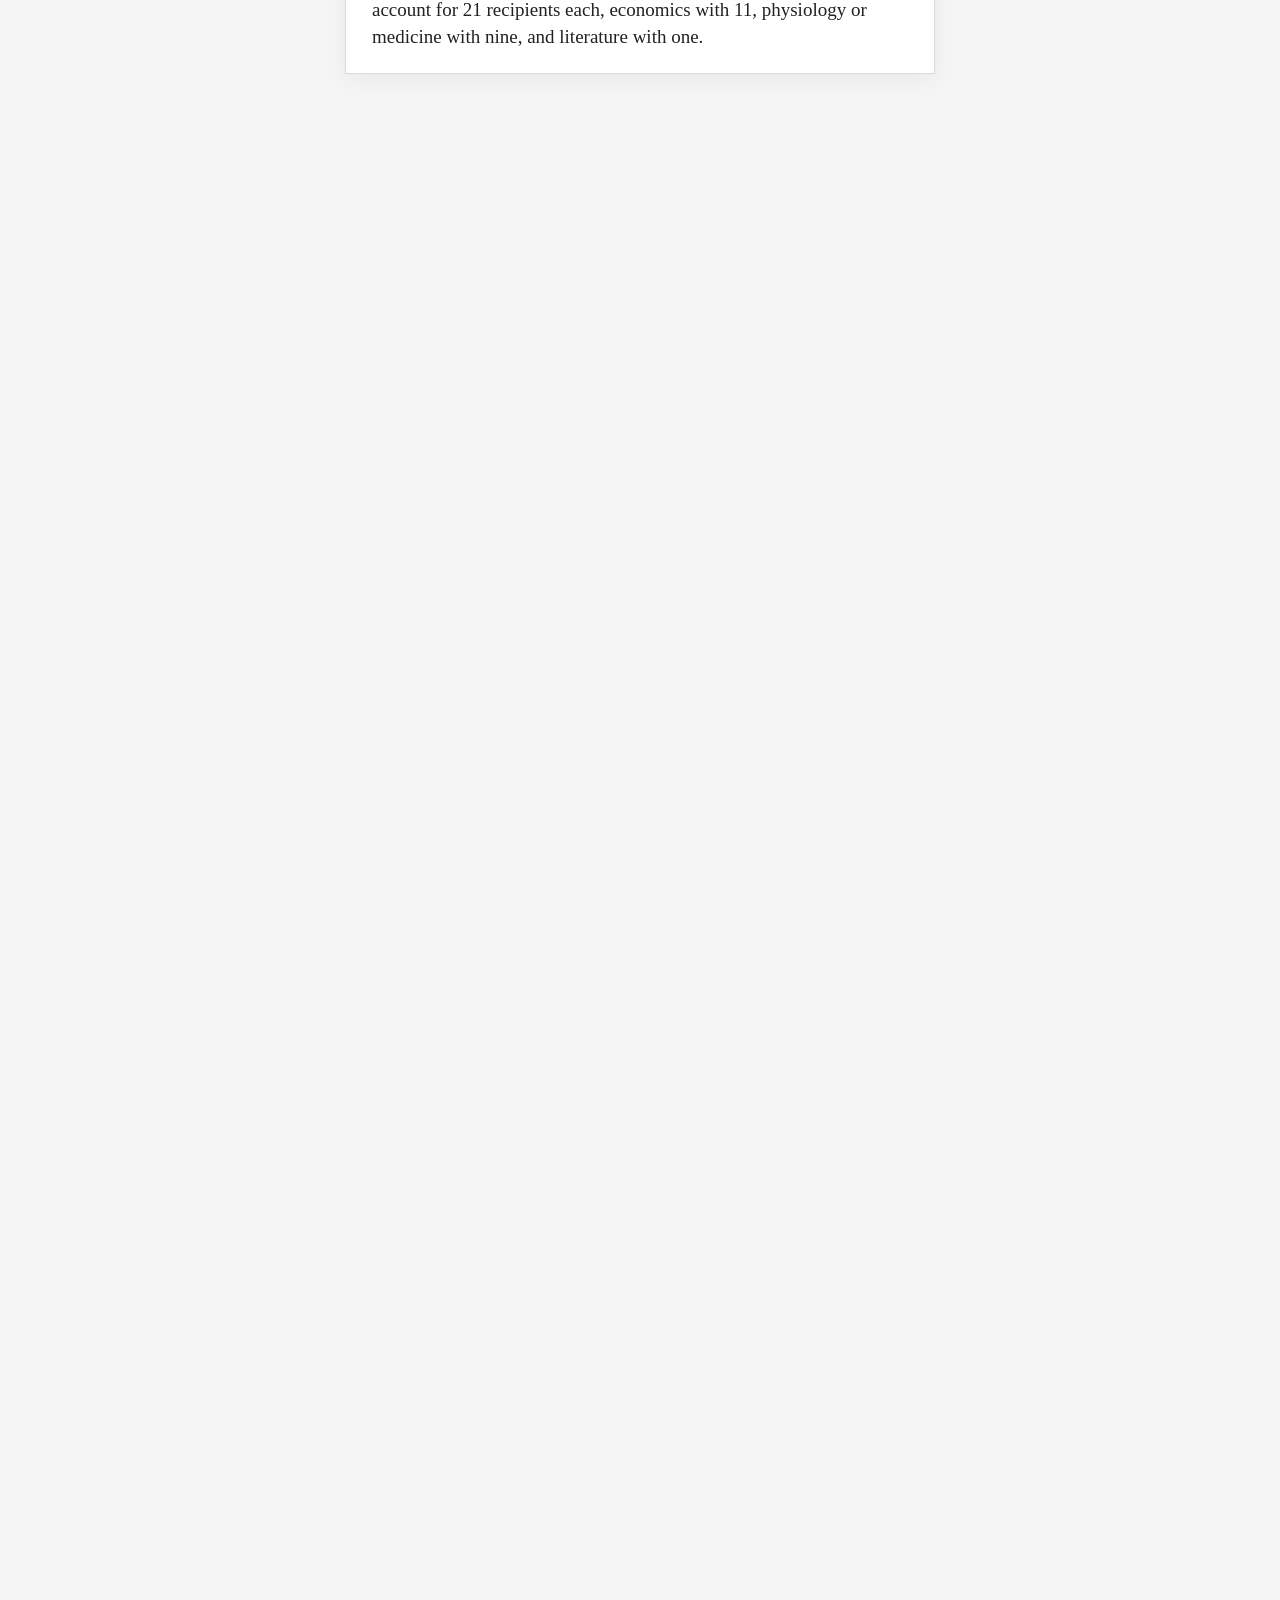
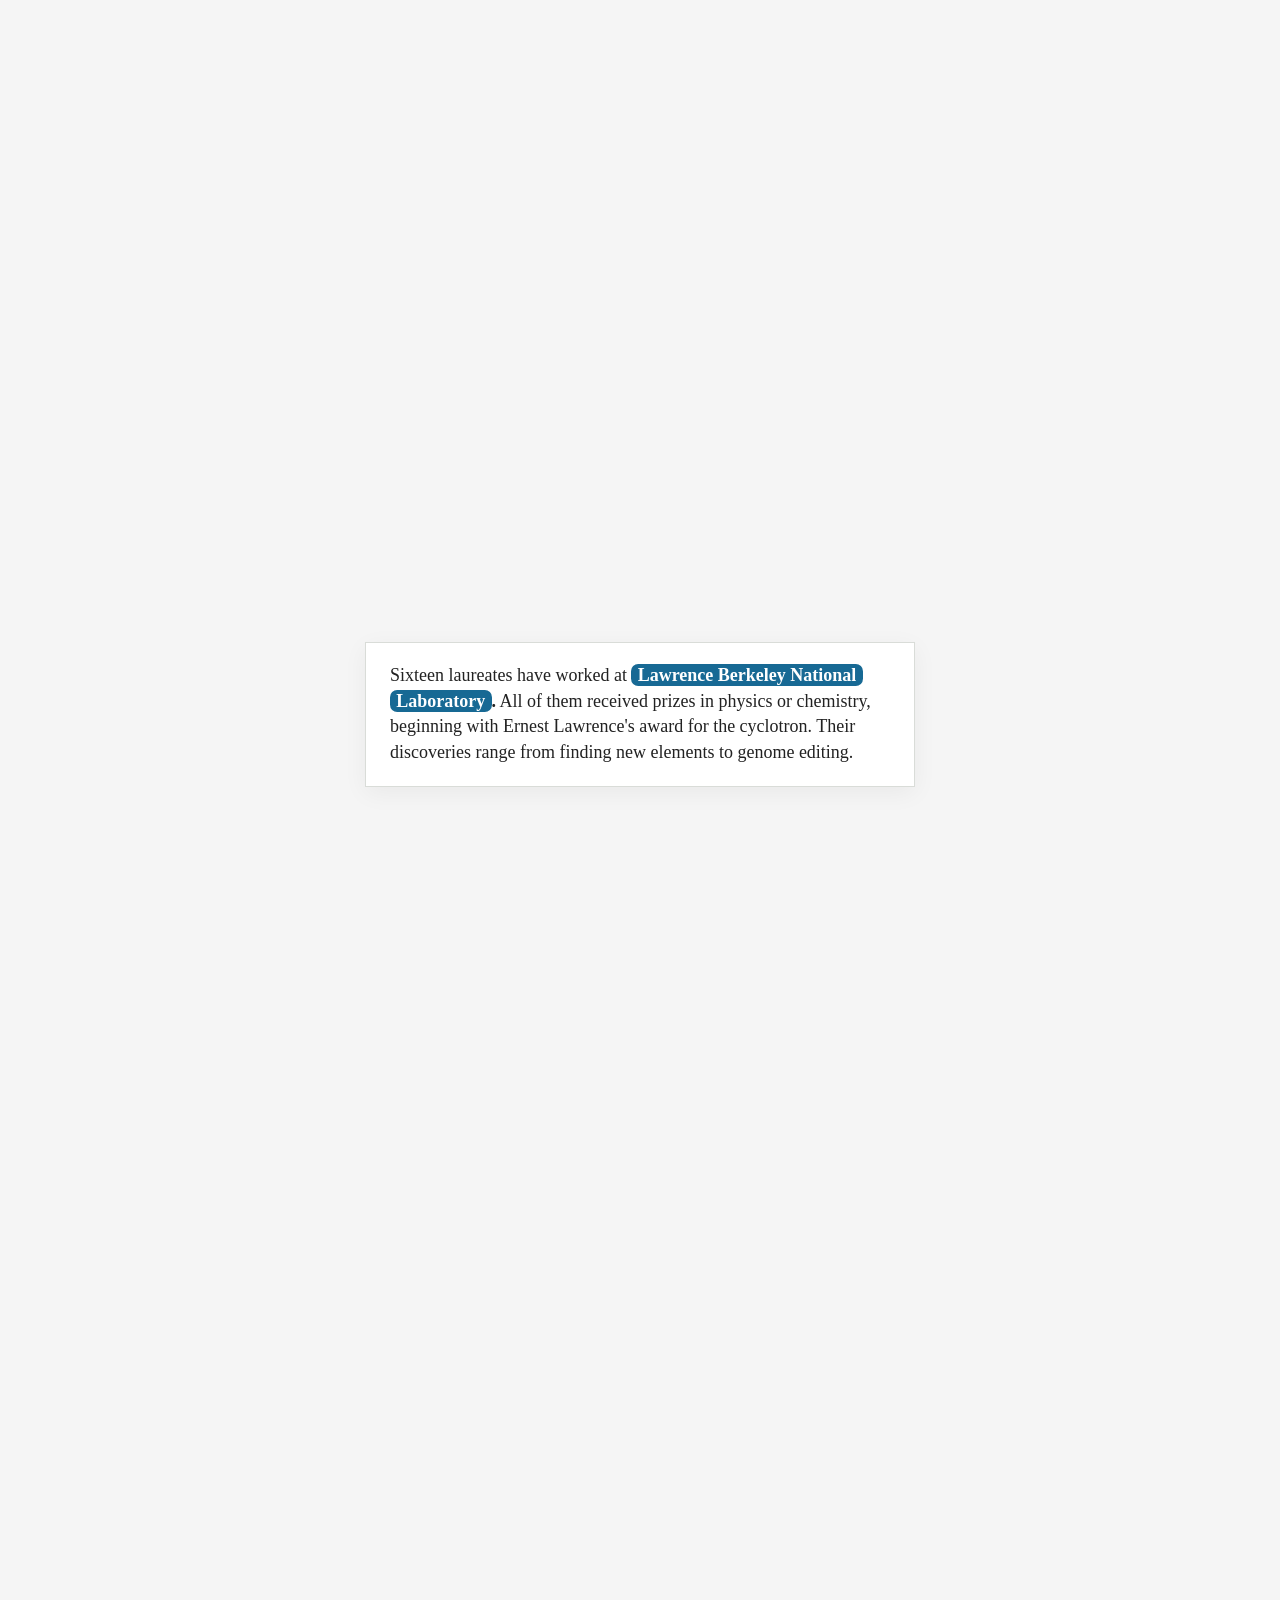
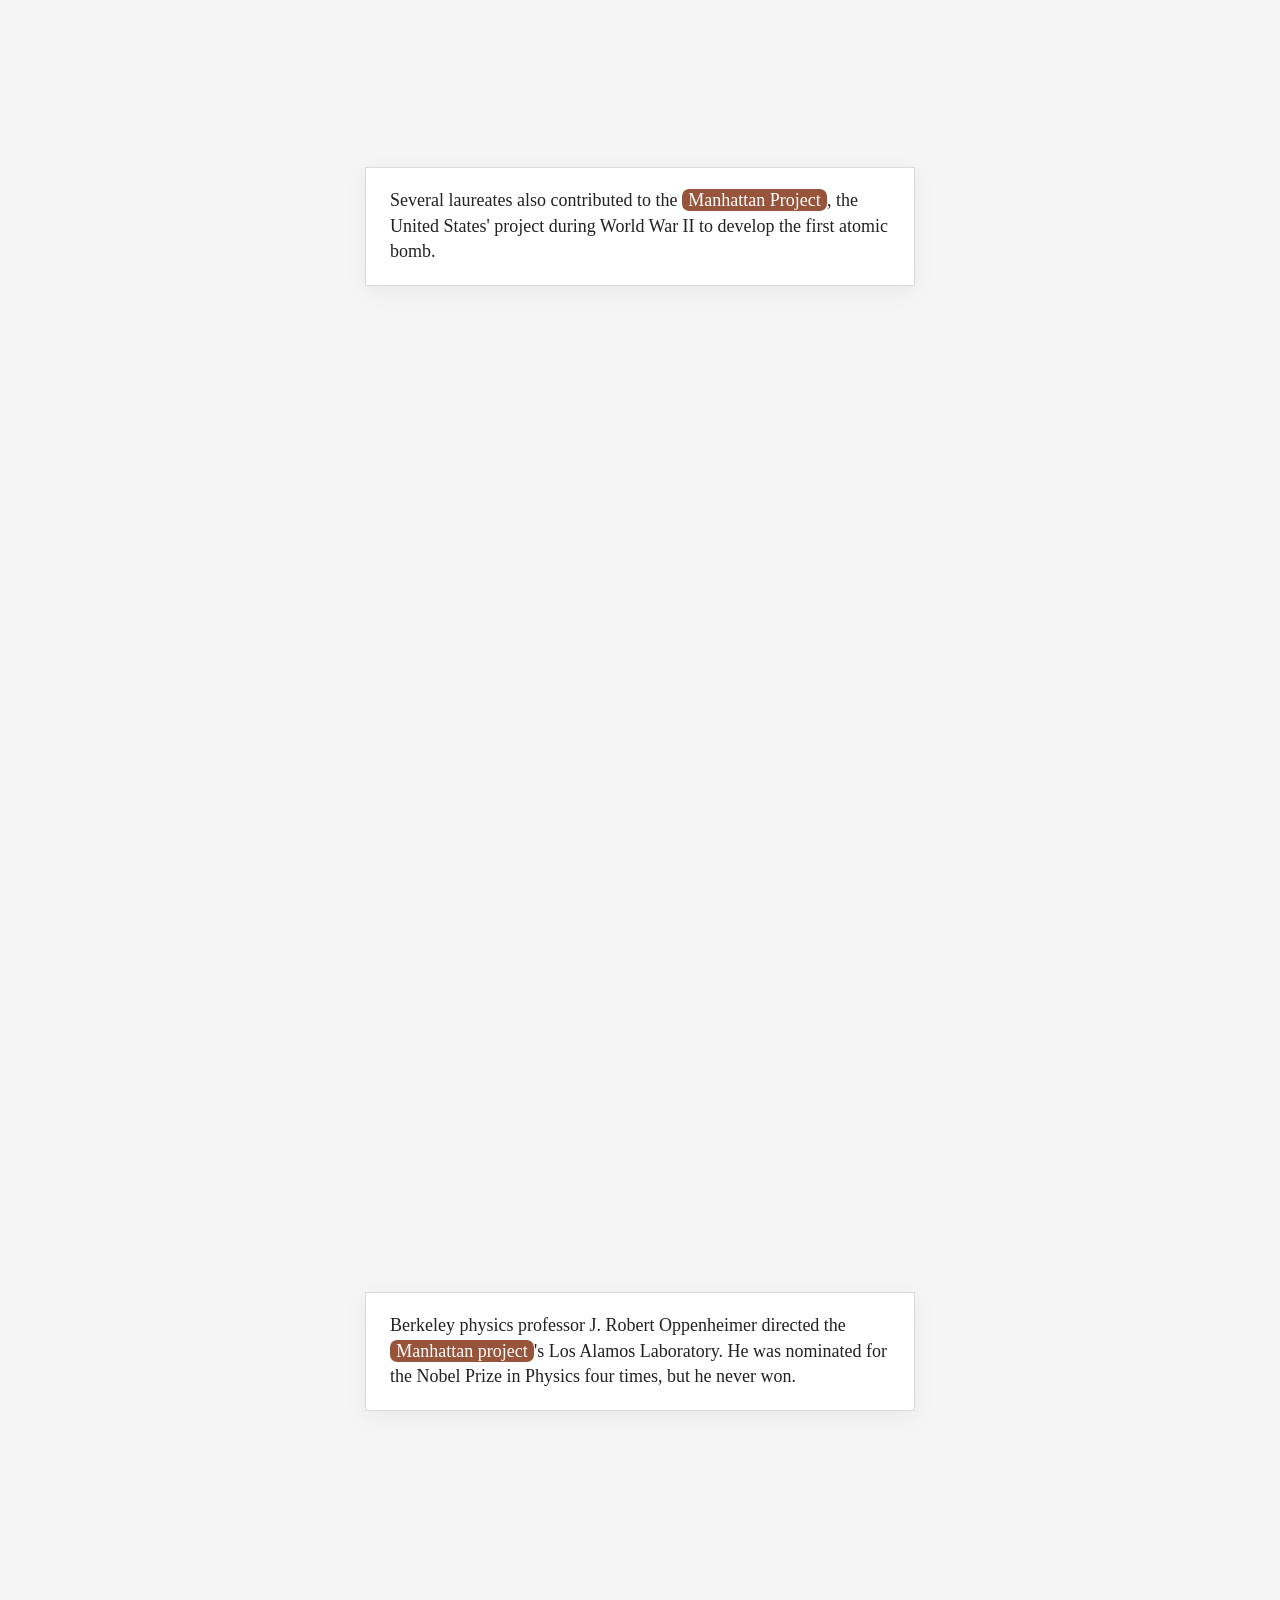
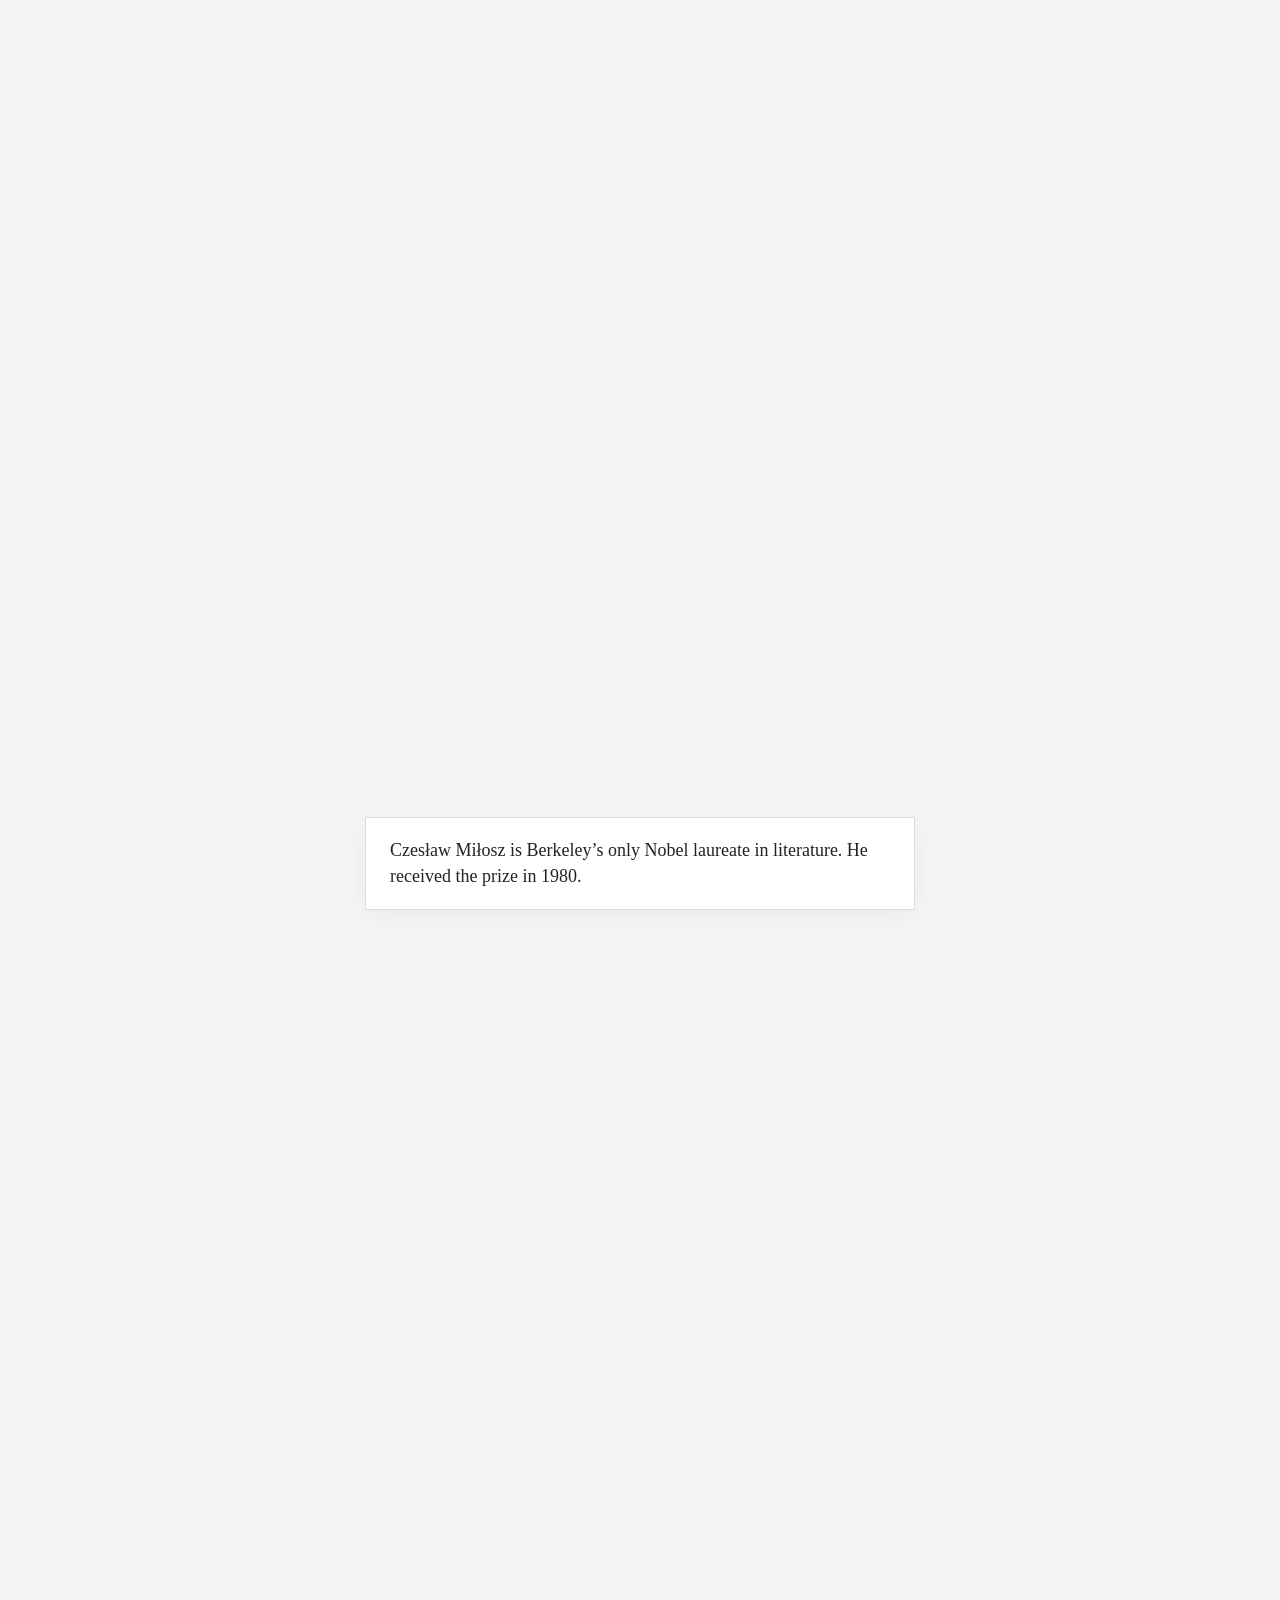
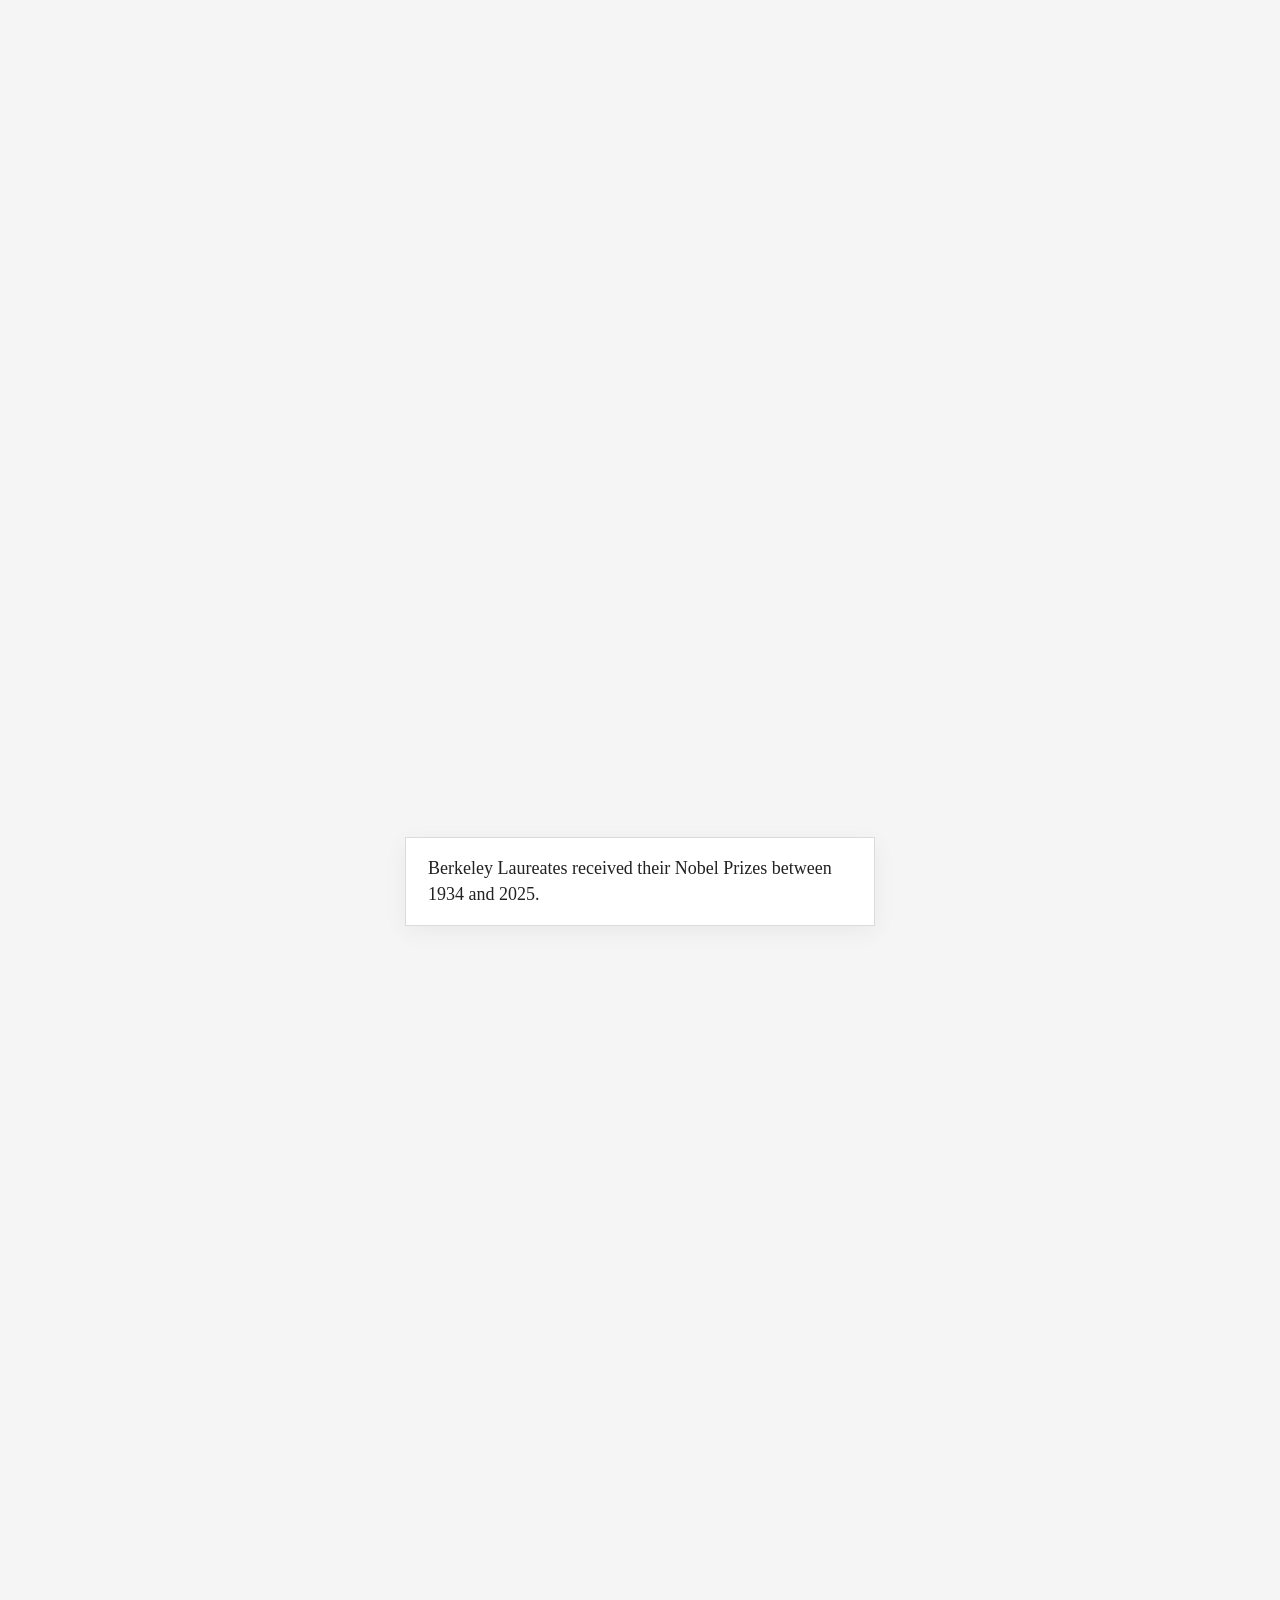
==== commit 782ea24b: "text update and small edits" ====
--- a/index.html
+++ b/index.html
@@ -5,7 +5,7 @@
     <meta name="viewport" content="width=device-width, initial-scale=1" />
     <title>The Nobel Laureates of UC Berkeley</title>
     <link rel="stylesheet" href="css/story.css?v=20261008-cleanup" />
-    <link rel="stylesheet" href="css/intro.css?v=20261008-index-1901" />
+    <link rel="stylesheet" href="css/intro.css?v=20261008-tooltip" />
     <link rel="stylesheet" href="css/parking-lot.css?v=20261008-cleanup" />
     <link rel="stylesheet" href="css/decade.css?v=20261008-index-1901" />
     <link rel="stylesheet" href="css/age-chart.css?v=20261008-fonts-paper" />
@@ -90,7 +90,7 @@
             <div class="intro-scrolly__box"><p class="intro-scrolly__box-copy">These 63 laureates span nearly a century of Nobel Prize winners. Some spent much of their careers at Berkeley while others conducted research here before moving to other institutions.</p></div>
           </section>
           <section class="intro-scrolly__step" data-focus="Faculty" aria-label="Faculty laureates">
-            <div class="intro-scrolly__box"><p class="intro-scrolly__box-copy">Twenty-eight of Berkeley’s 63 laureates are faculty. Twenty-four were faculty members or professor emeriti when they received their prizes; four joined Berkeley after winning.</p></div>
+            <div class="intro-scrolly__box"><p class="intro-scrolly__box-copy">Twenty-nine of Berkeley’s 63 laureates are faculty. Twenty-four were faculty members or professor emeriti when they received their prizes; five joined Berkeley after winning.</p></div>
           </section>
           <section class="intro-scrolly__step" data-focus="Alumni" aria-label="Alumni laureates">
             <div class="intro-scrolly__box"><p class="intro-scrolly__box-copy">Thirty-five laureates are alumni, including former students and postdoctoral researchers. They account for more than half of the laureates represented.</p></div>
@@ -174,7 +174,7 @@
     ></div>
     <script src="js/category-colors.js?v=20261008-cleanup"></script>
     <script src="js/historical-notes.js?v=20261008-cleanup"></script>
-    <script src="js/intro.js?v=20261008-cleanup"></script>
+    <script src="js/intro.js?v=20261008-backdrop-close"></script>
     <script src="js/parking-lot.js?v=20261008-cleanup"></script>
     <script src="js/decade.js?v=20261008-index-1901"></script>
     <script src="js/age-chart.js?v=20261008-cleanup"></script>
--- a/css/intro.css
+++ b/css/intro.css
@@ -110,6 +110,7 @@
   min-height: 100svh;
 }
 .intro-scrolly__step[data-focus]:not(:first-child) { min-height: 145svh; }
+.intro-scrolly__step:first-child { min-height: 45svh; }
 .intro-scrolly__step[data-parking-step] { min-height: 100svh; }
 .intro-scrolly__step[data-parking-step="context"] { min-height: 115svh; }
 .intro-scrolly__step[data-parking-step="morph"] { min-height: 120svh; }
@@ -170,6 +171,14 @@
   color: #222;
   overflow-y: auto;
 }
+.laureate-tooltip {
+  position: fixed;
+  z-index: 20;
+  background: white;
+  border: 1px solid #e3e3df;
+  box-shadow: 0 5px 24px #0001;
+}
+.laureate-tooltip[hidden] { display: none; }
 .laureate-tooltip { pointer-events: none; width: min(360px, calc(100vw - 24px)); padding: 16px 18px; }
 .laureate-tooltip__name { display: block; color: #242a26; font: 20px/1.1 var(--reading-font); }
 .laureate-tooltip__meta { display: block; margin-top: 5px; color: #69716b; font: 12px/1.4 var(--graphic-font); }
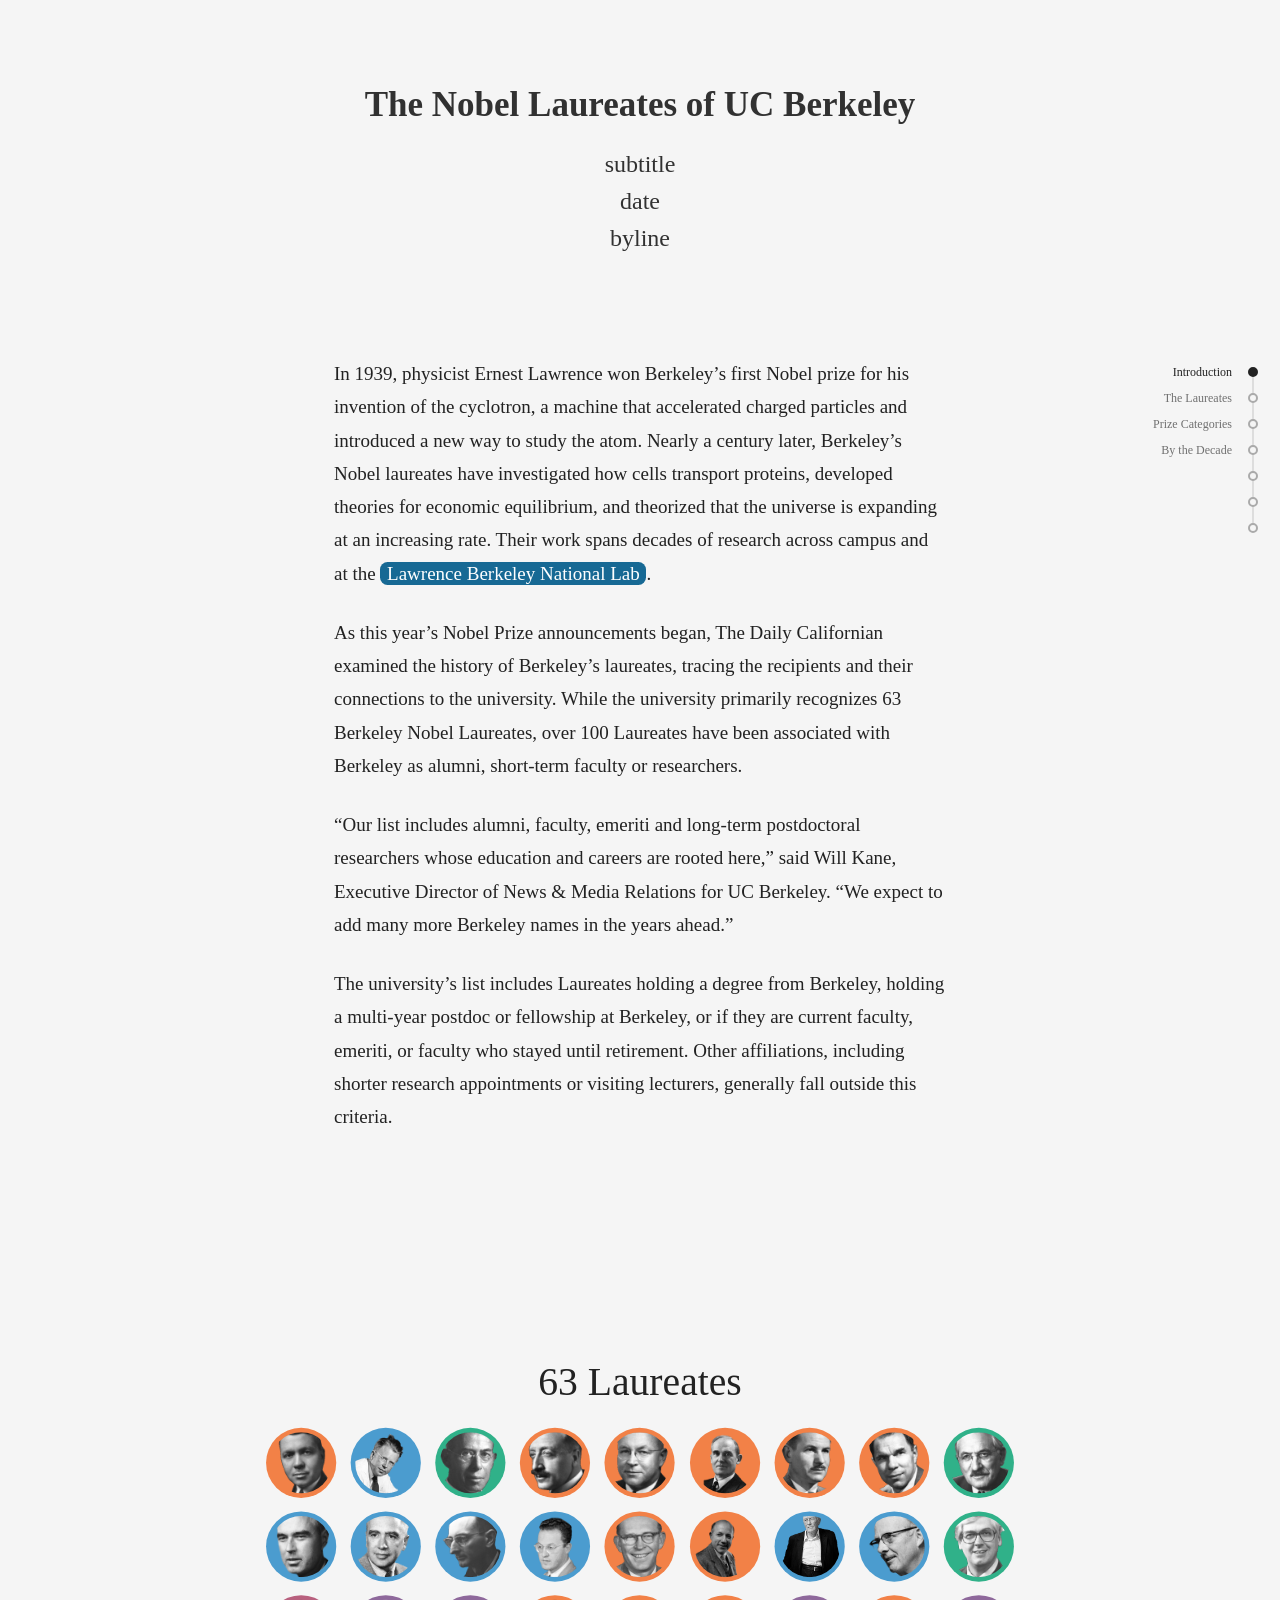
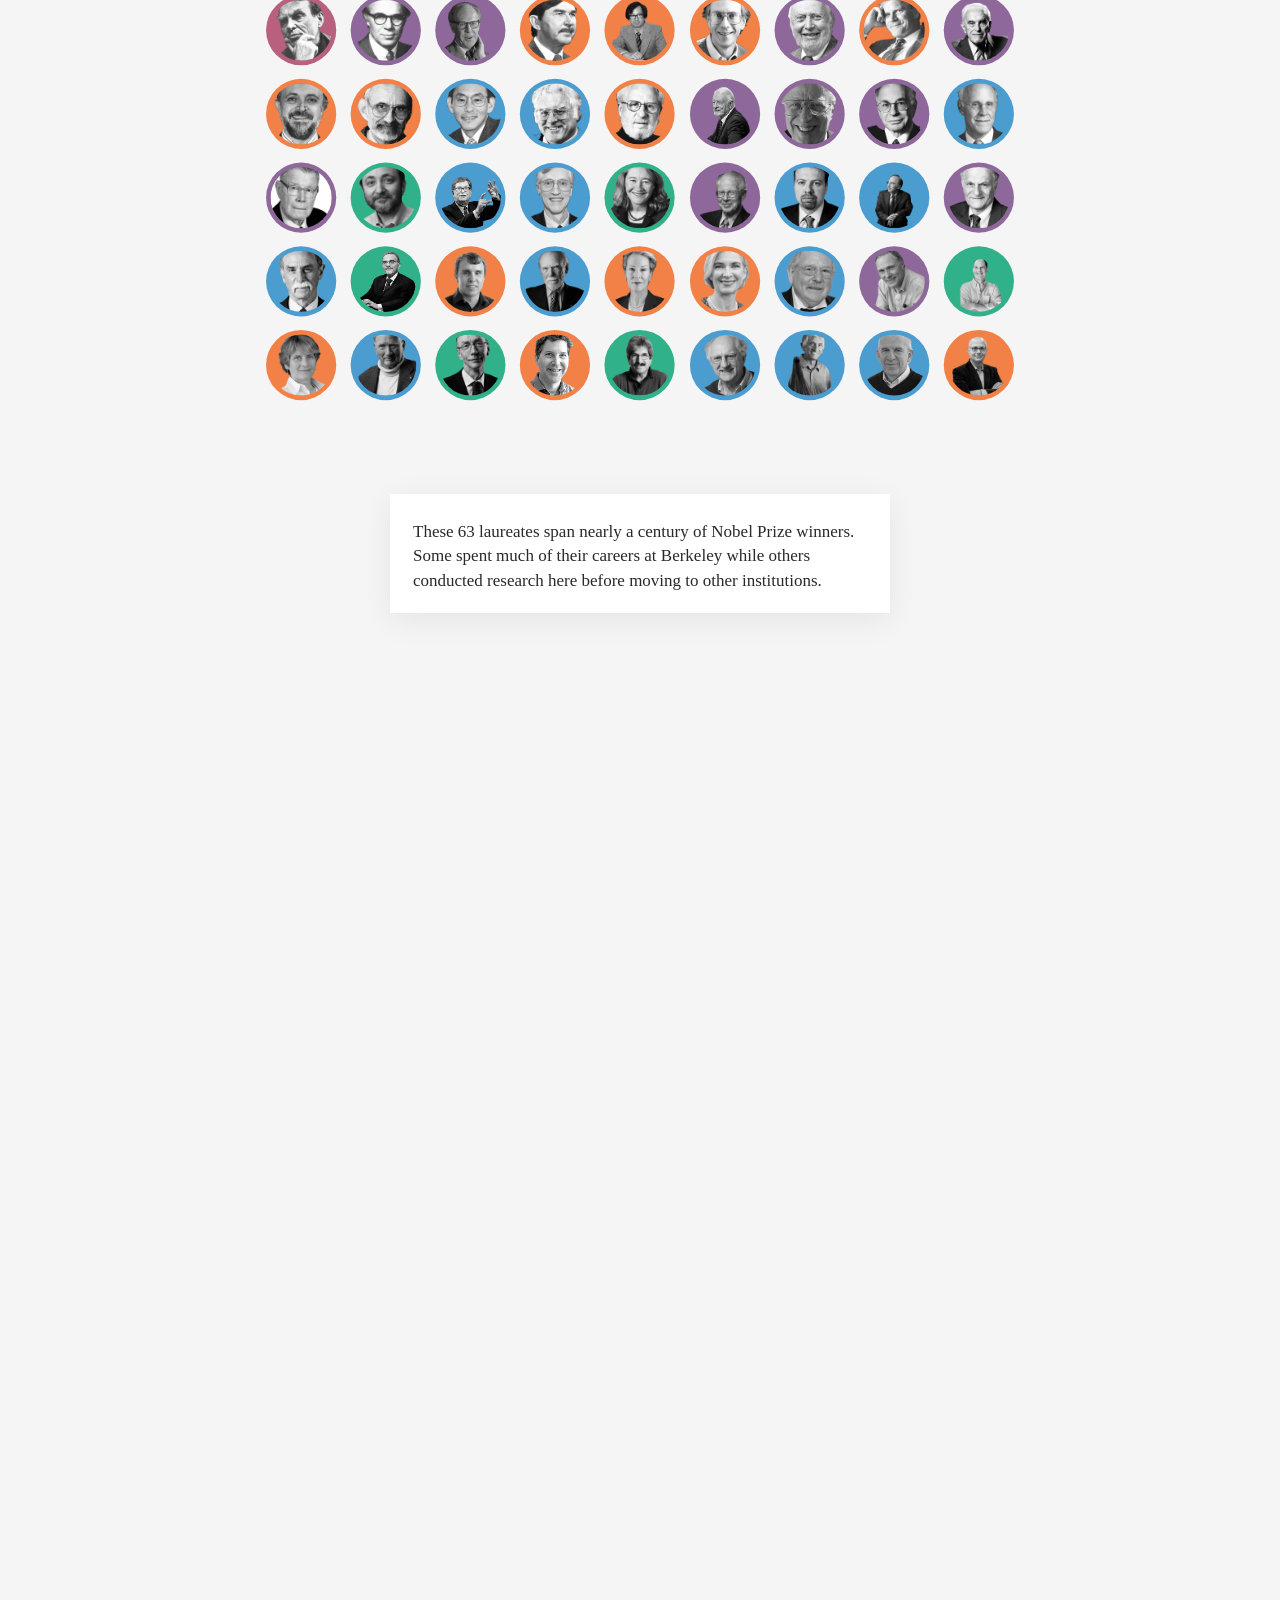
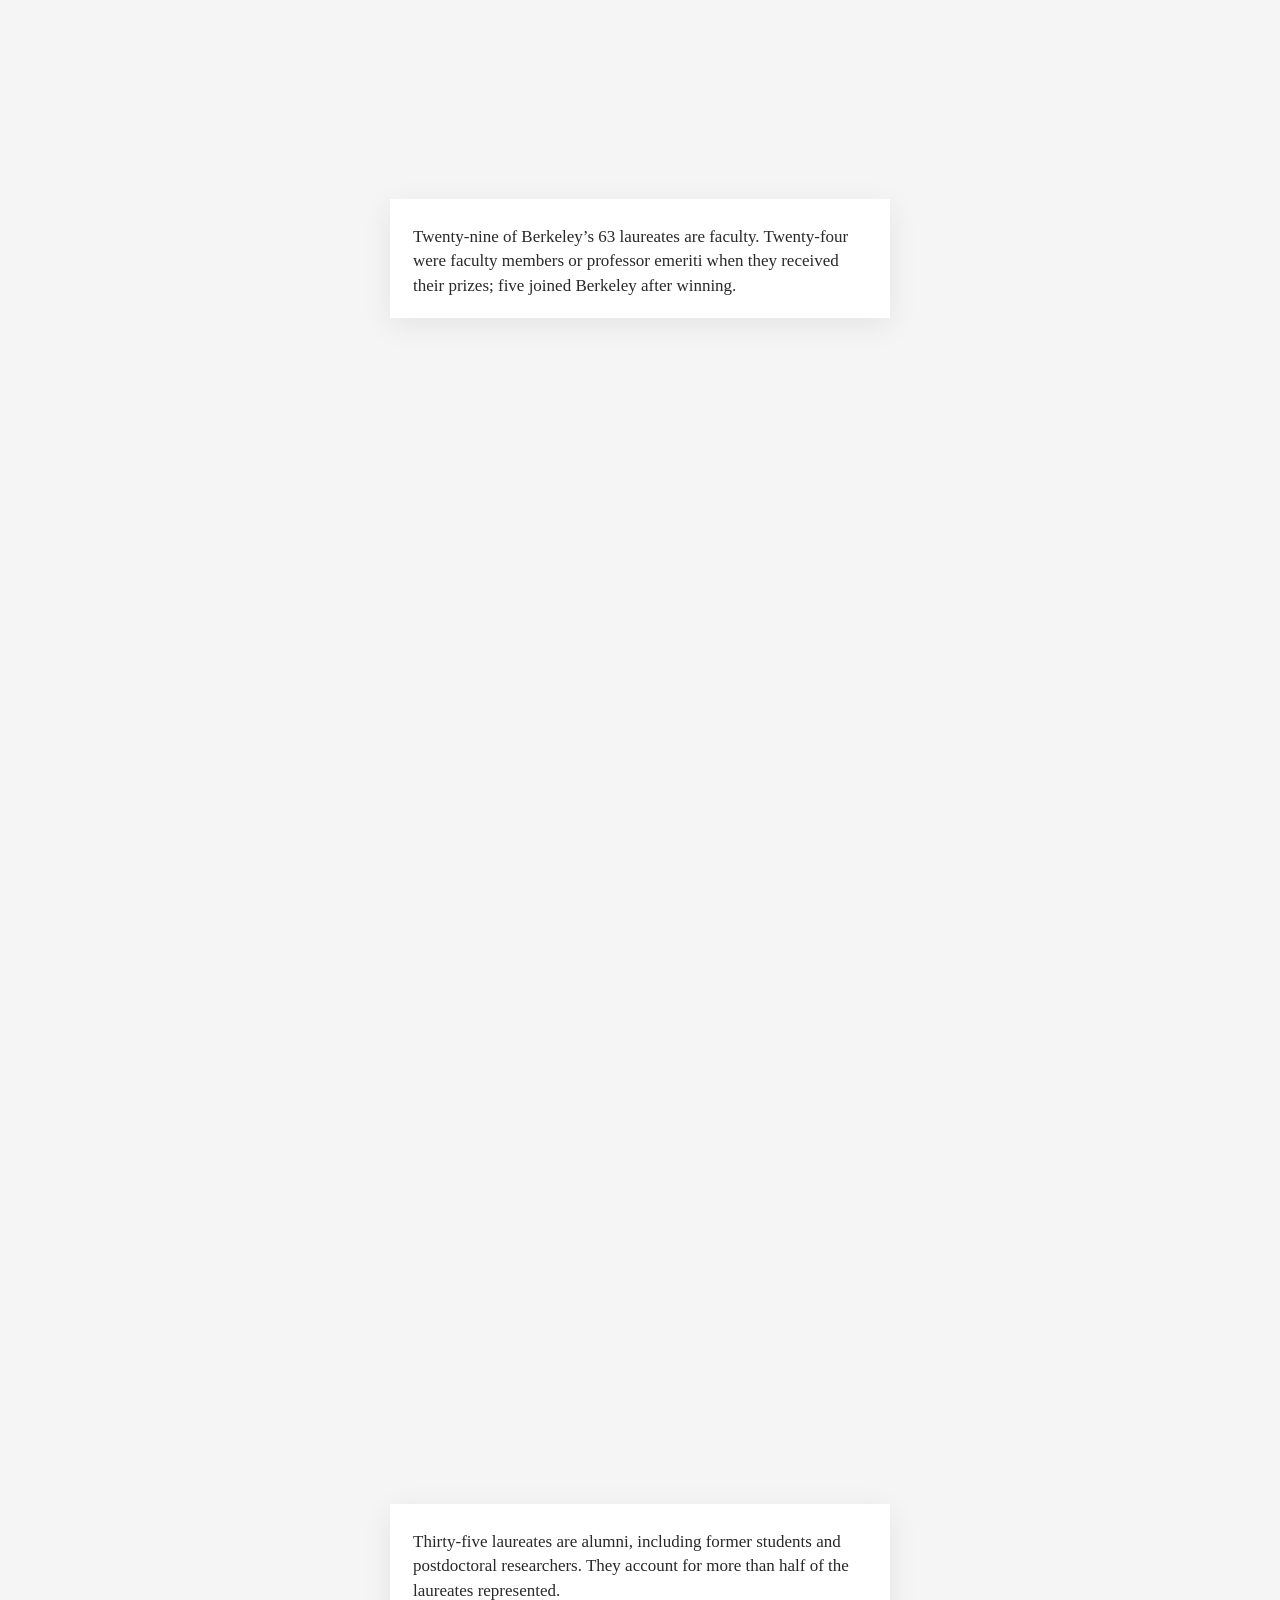
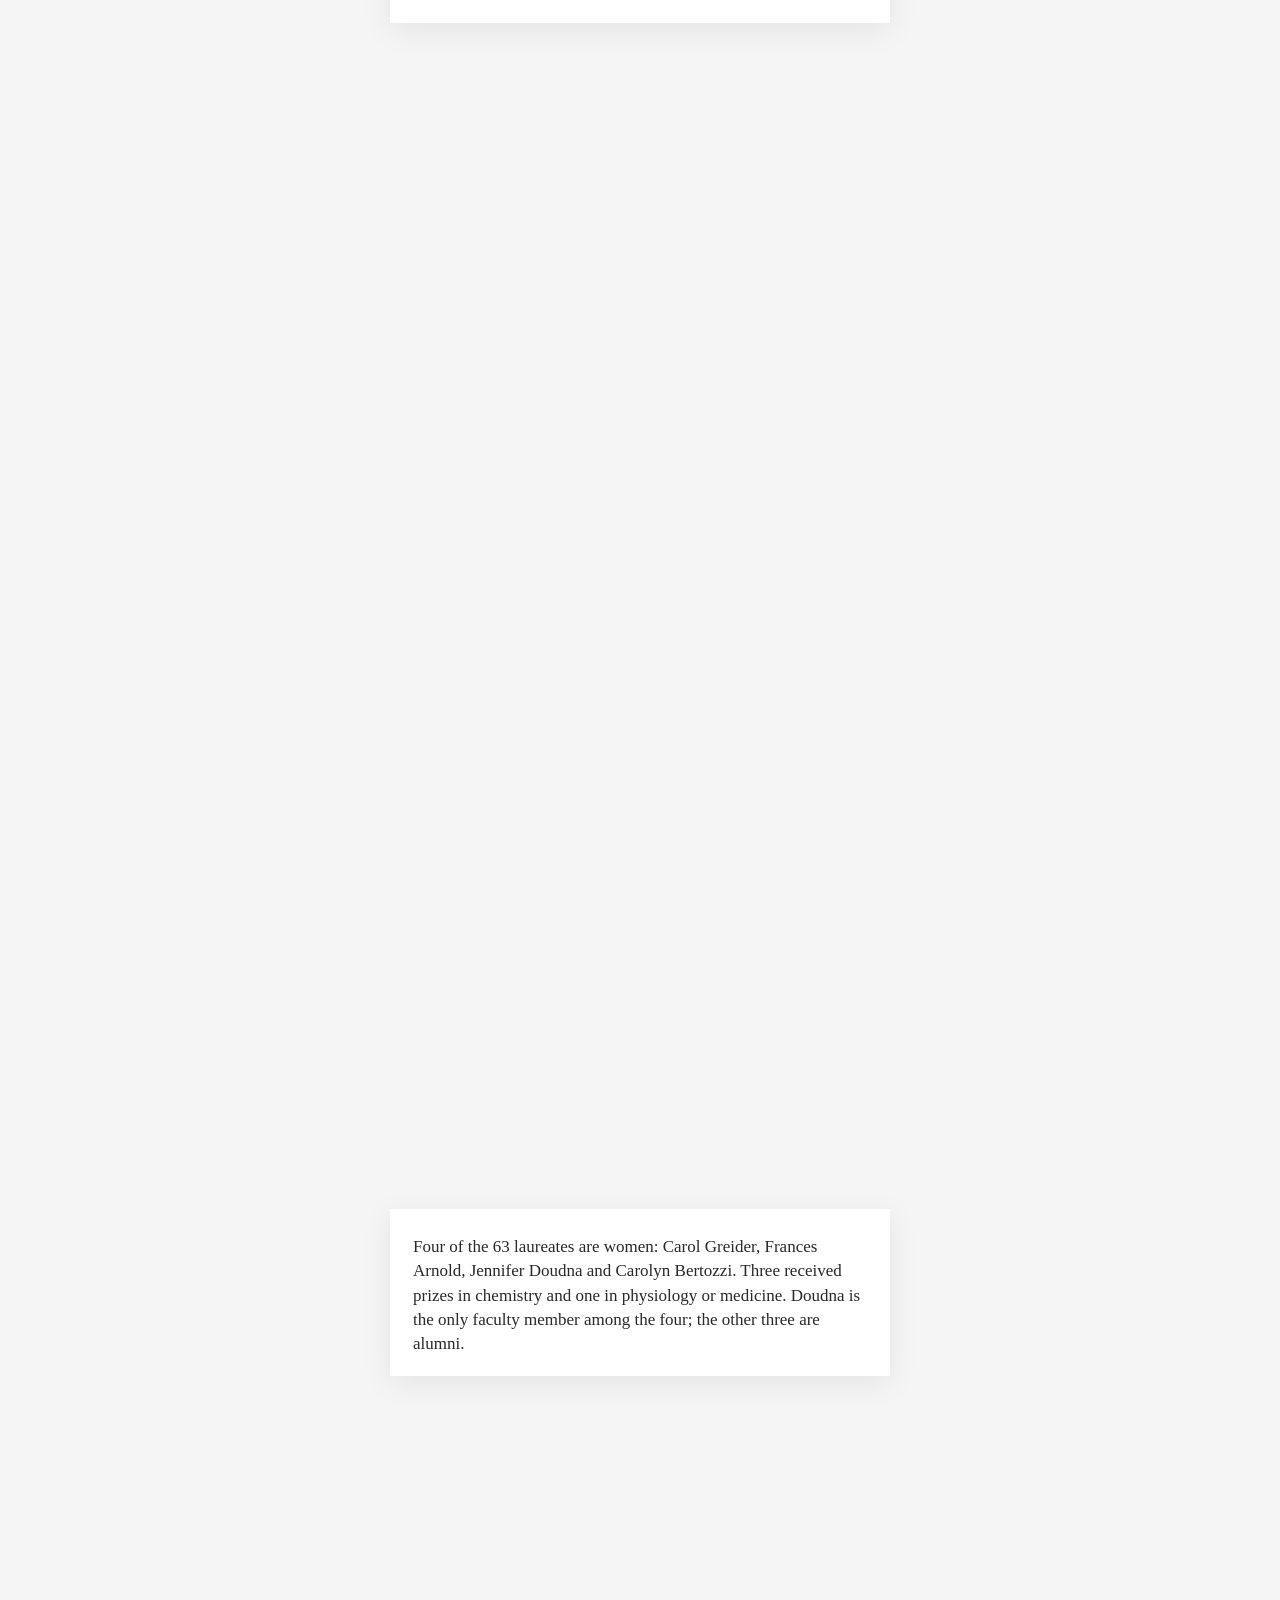
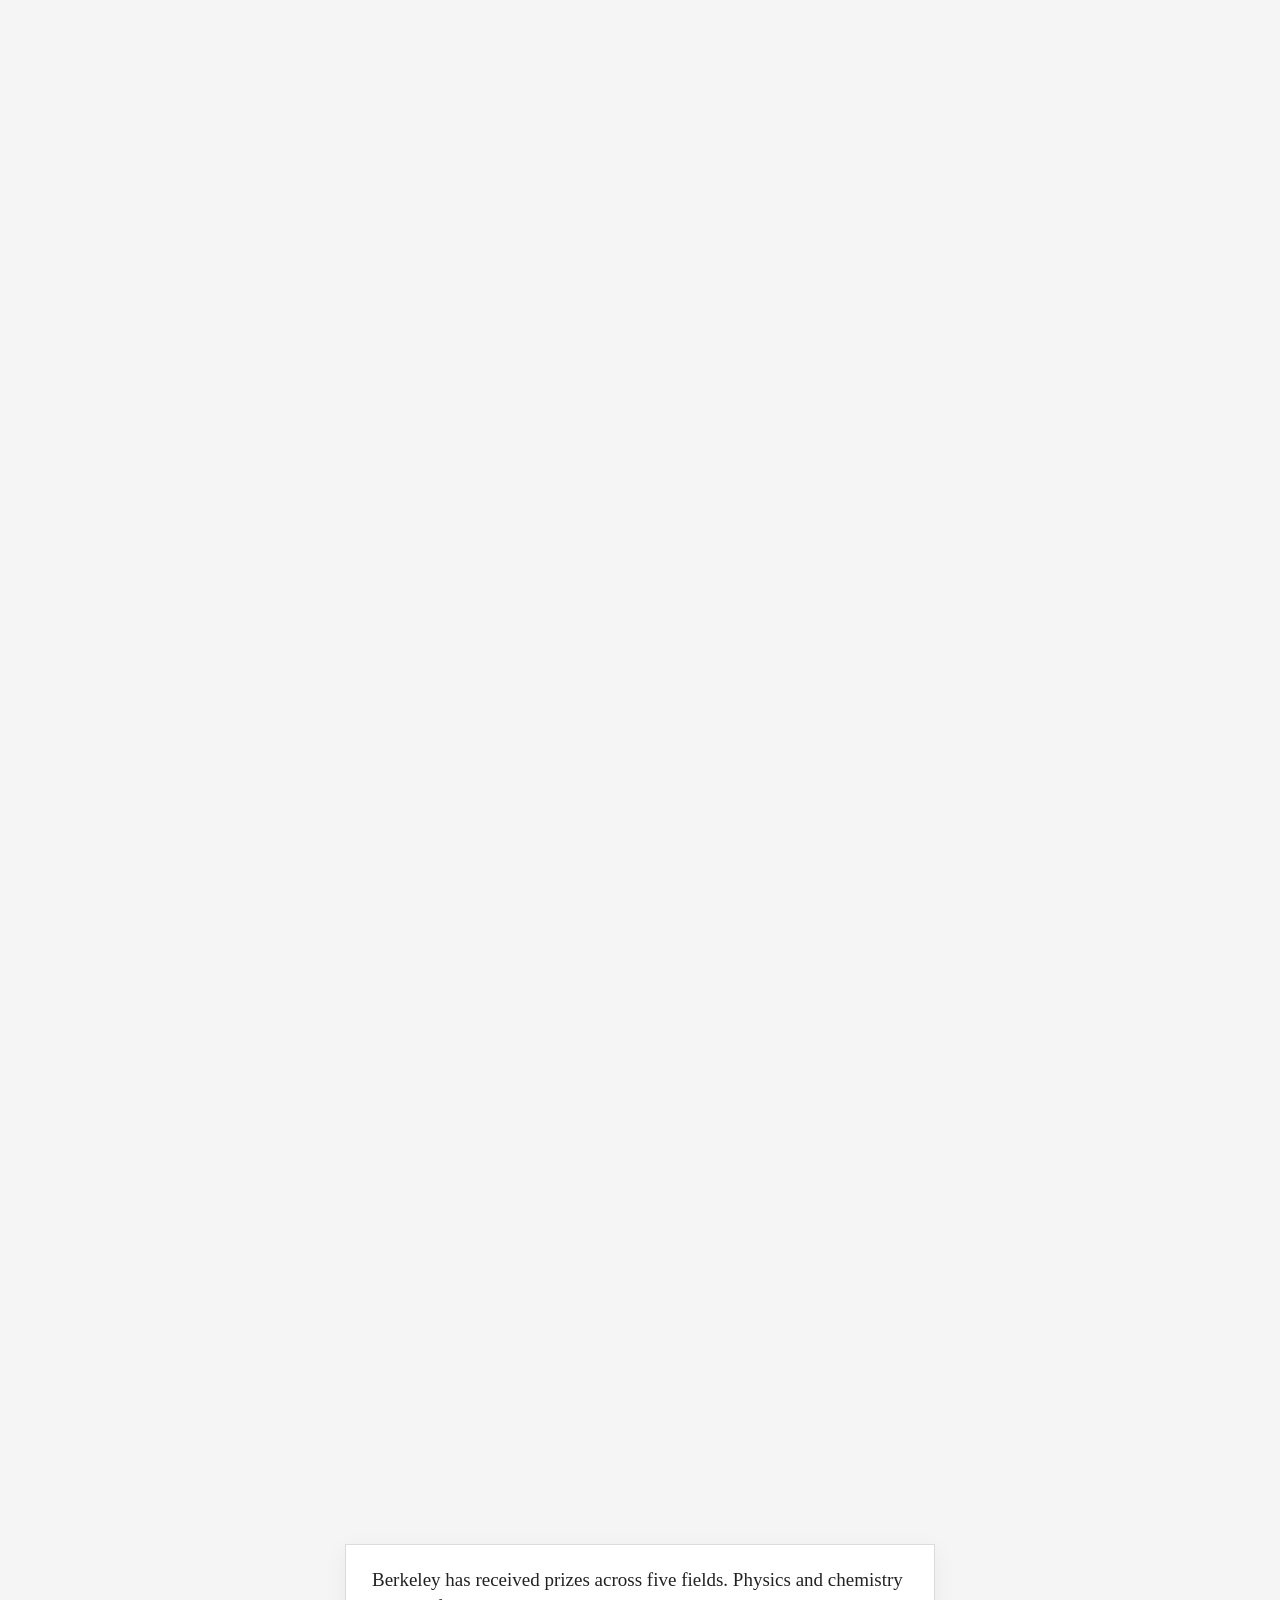
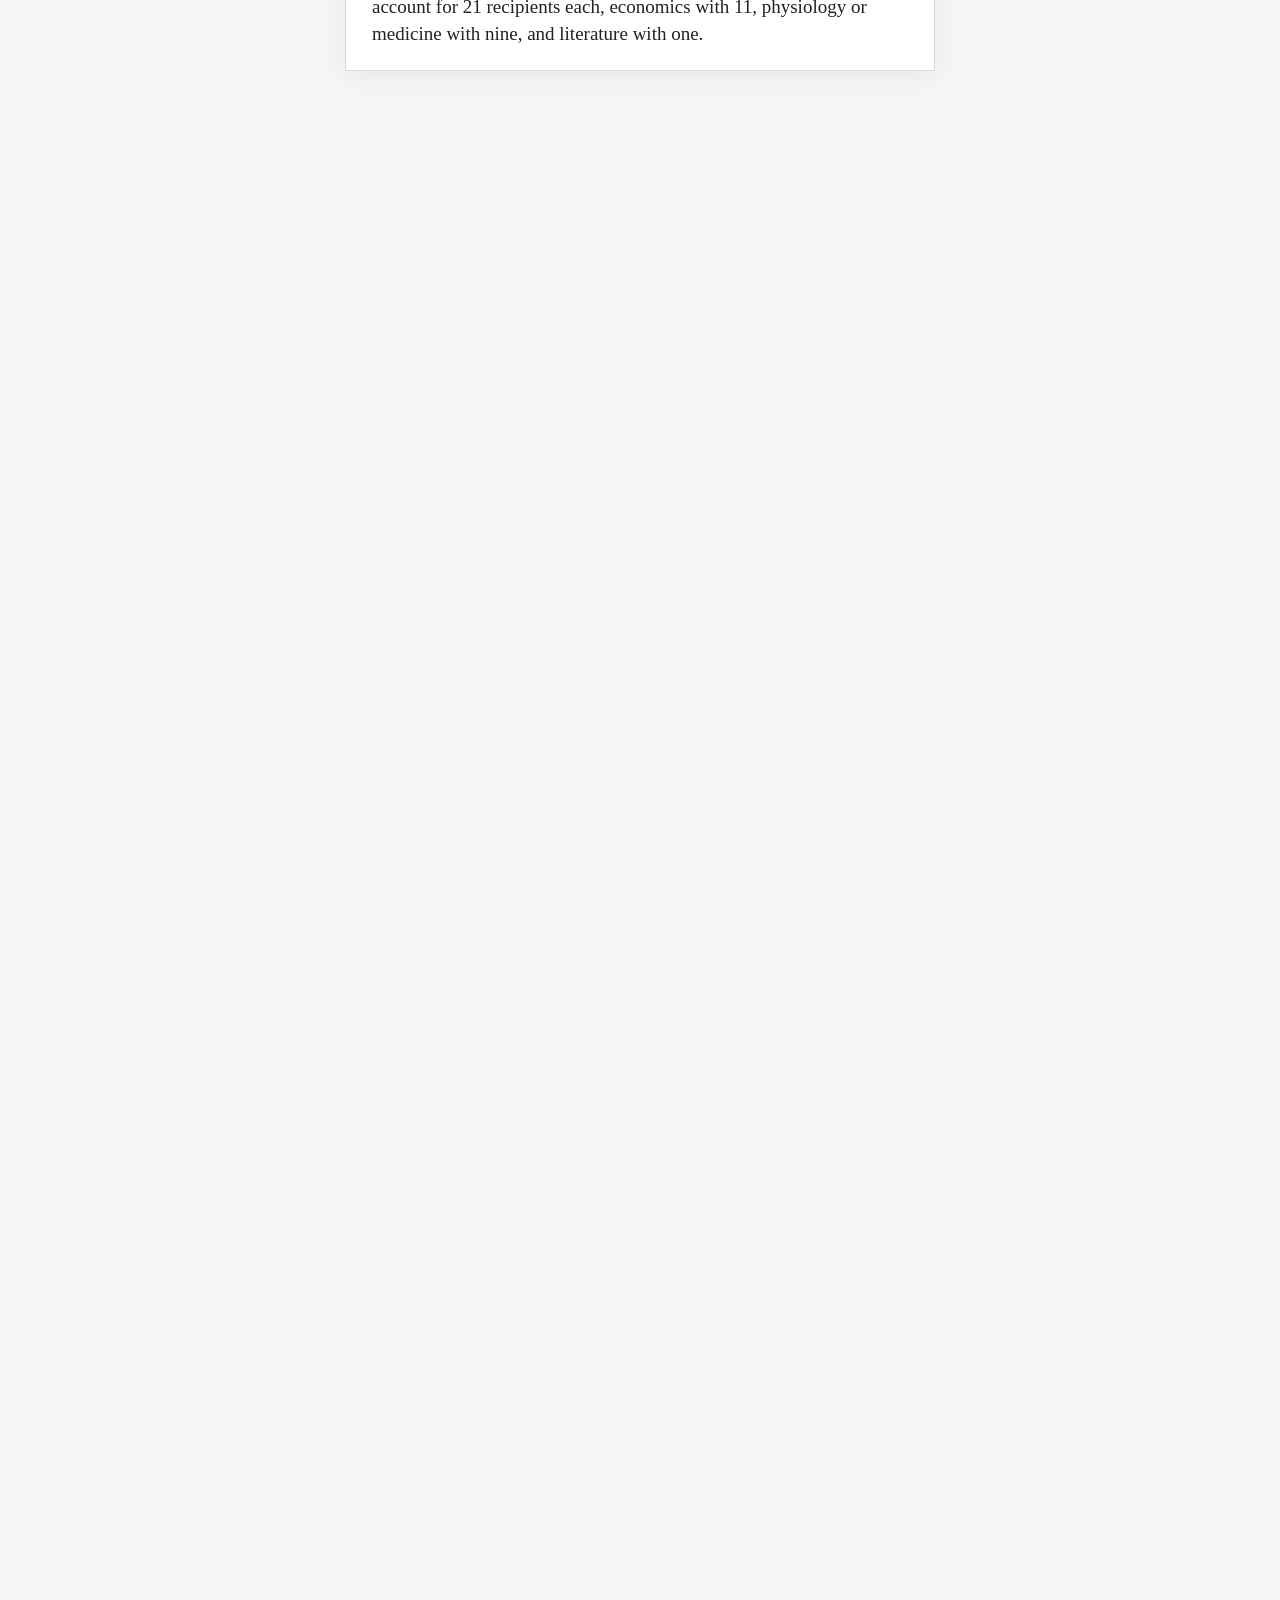
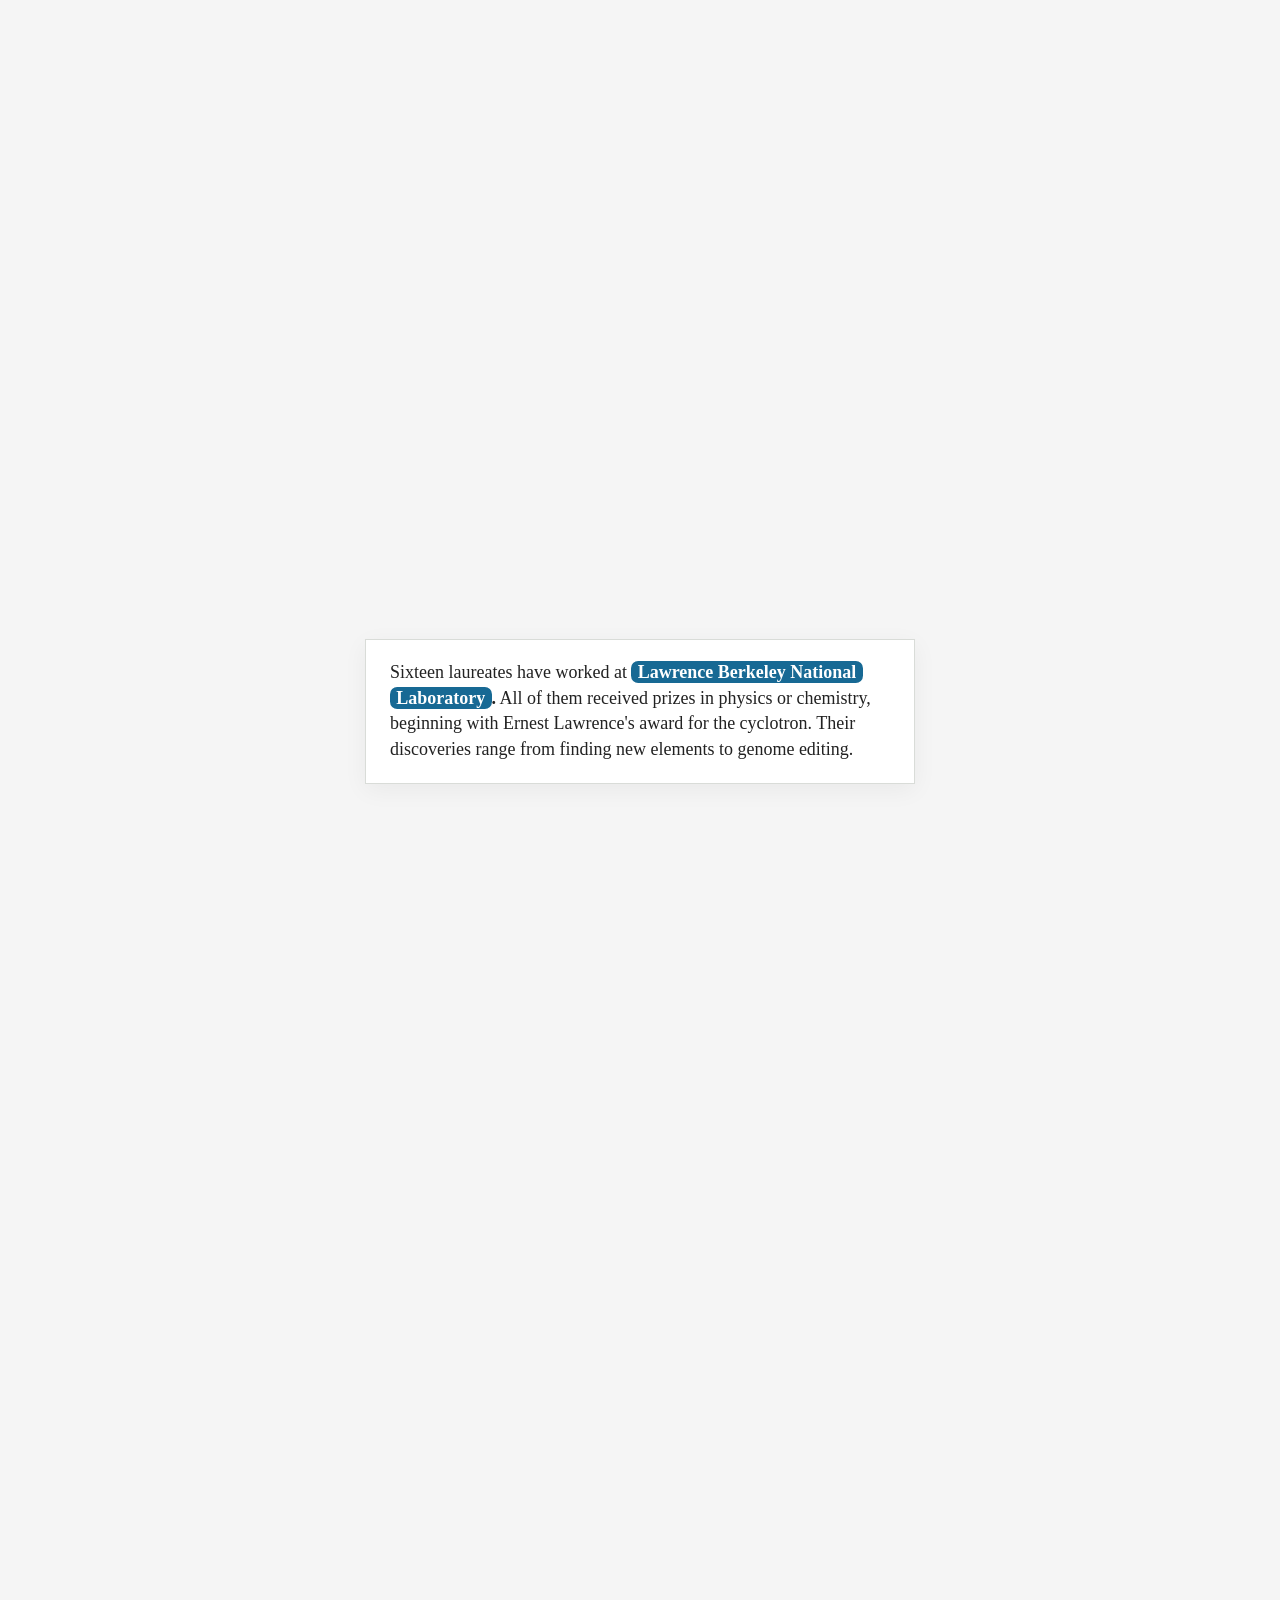
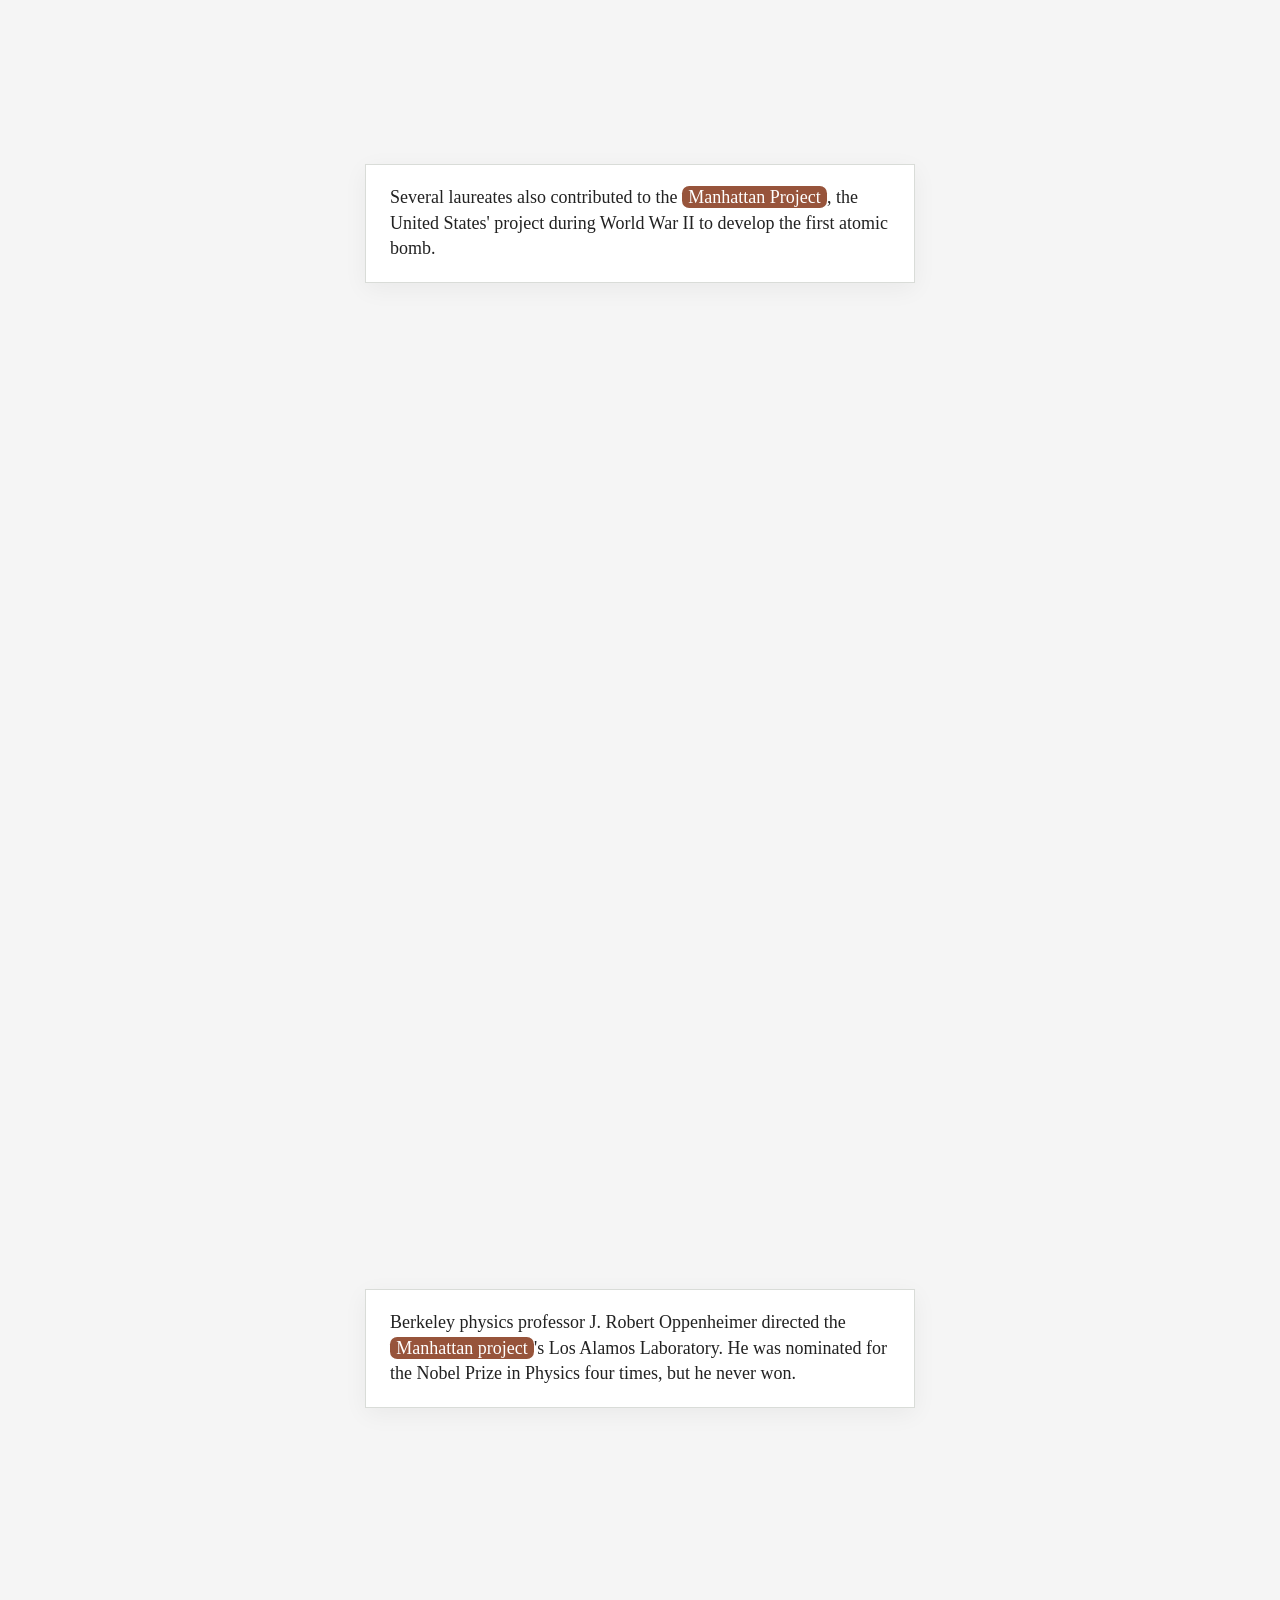
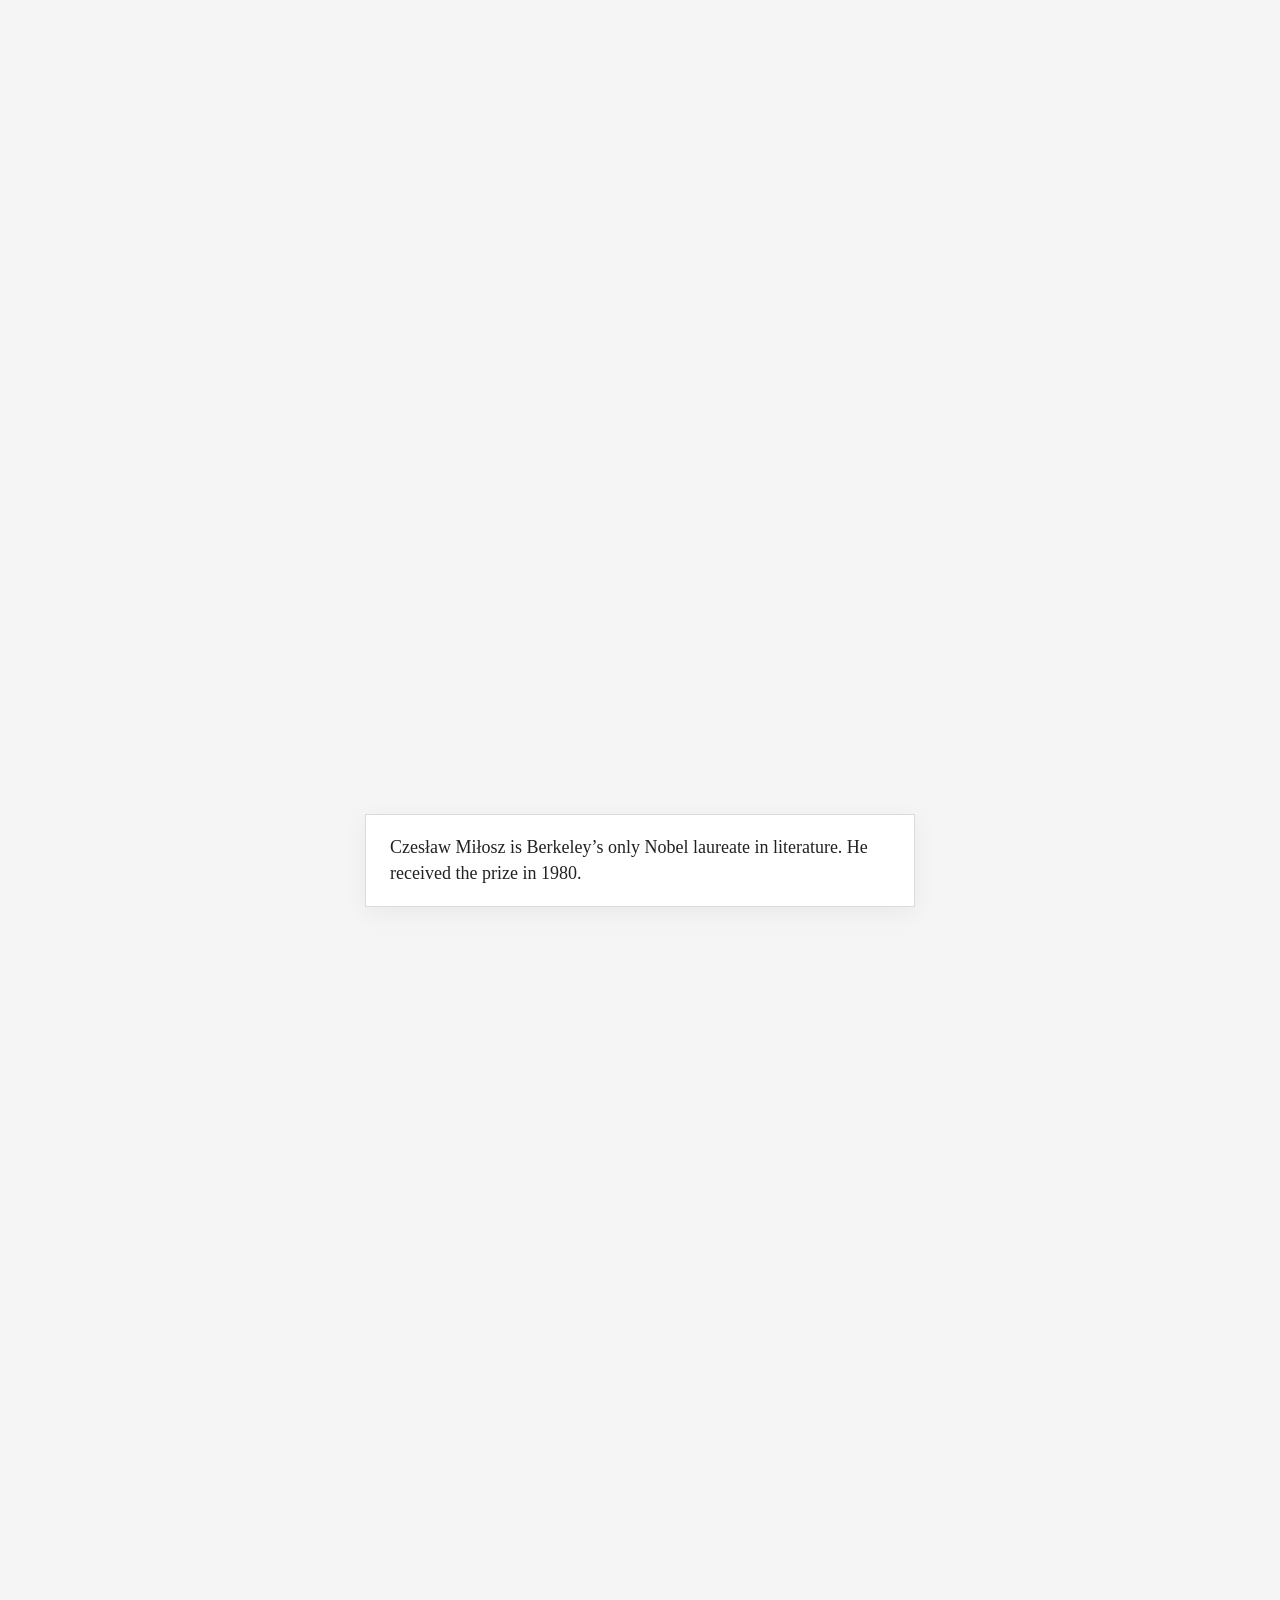
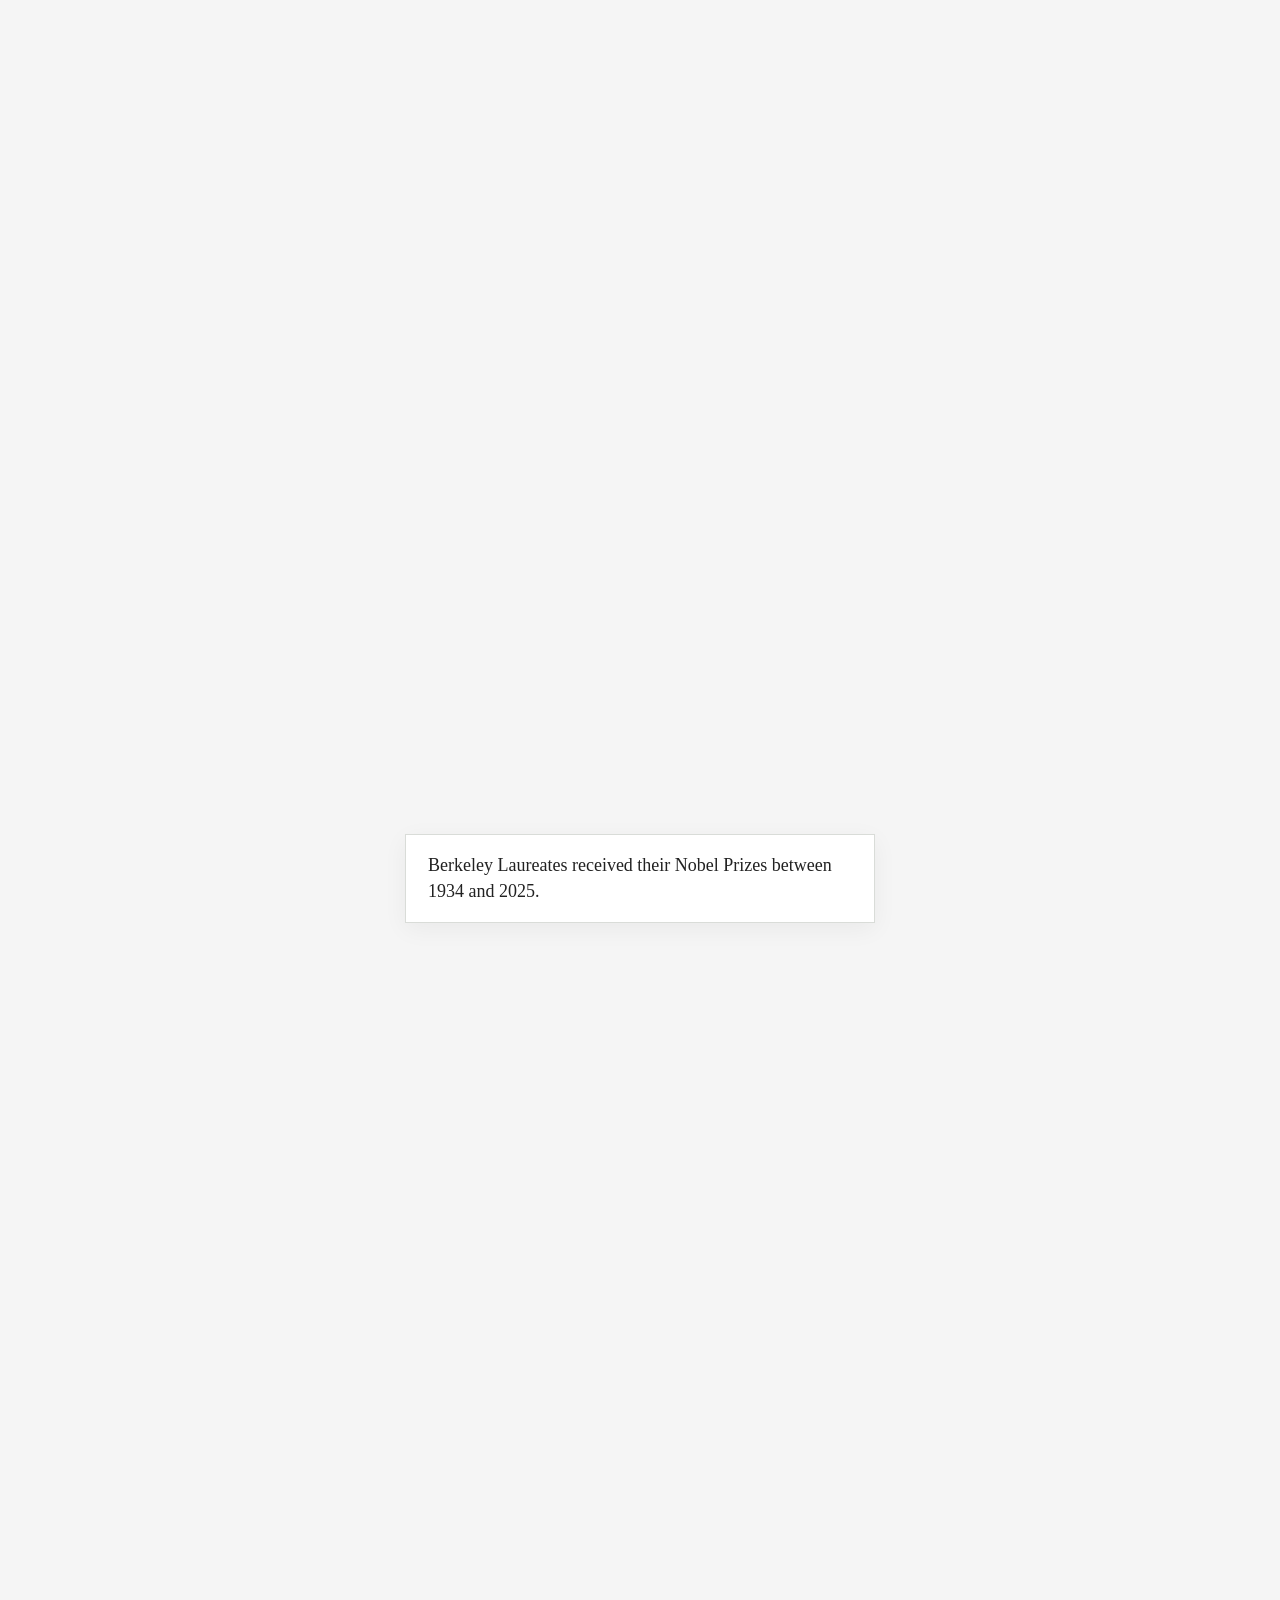
==== commit 61e69e32: "changes" ====
--- a/index.html
+++ b/index.html
@@ -4,7 +4,7 @@
     <meta charset="utf-8" />
     <meta name="viewport" content="width=device-width, initial-scale=1" />
     <title>The Nobel Laureates of UC Berkeley</title>
-    <link rel="stylesheet" href="css/story.css?v=20261008-cleanup" />
+    <link rel="stylesheet" href="css/story.css?v=20261008-times" />
     <link rel="stylesheet" href="css/intro.css?v=20261008-tooltip" />
     <link rel="stylesheet" href="css/parking-lot.css?v=20261008-cleanup" />
     <link rel="stylesheet" href="css/decade.css?v=20261008-index-1901" />
--- a/css/story.css
+++ b/css/story.css
@@ -1,26 +1,10 @@
-/* Category labels and legend font used by the referenced Spiegel Nobel graphic. */
-@font-face {
-  font-family: "SpiegelSans4UI";
-  font-style: normal;
-  font-weight: 400;
-  font-display: swap;
-  src: url("https://www.spiegel.de/int/pub/common/fonts/SpiegelSans4UI-Regular.woff2") format("woff2");
-}
-@font-face {
-  font-family: "SpiegelSans4UI";
-  font-style: normal;
-  font-weight: 700;
-  font-display: swap;
-  src: url("https://www.spiegel.de/int/pub/common/fonts/SpiegelSans4UI-Bold.woff2") format("woff2");
-}
-/* Article and pacing. The graphic has a reading area above the data, not a sidebar. */
 :root {
   --paper: #f5f5f5;
   --ink: #222;
   --muted: #707070;
   --rule: #ddd;
-  --graphic-font: "SpiegelSans4UI", system-ui, "Helvetica Neue", Arial, sans-serif;
-  --reading-font: Georgia, "Times New Roman", serif;
+  --graphic-font: "Times New Roman", Times, serif;
+  --reading-font: "Times New Roman", Times, serif;
 }
 * {
   box-sizing: border-box;
@@ -39,12 +23,12 @@
 .article-header h1 {
   max-width: 640px;
   margin: 0 auto 26.1px;
-  font: 600 35px/normal Georgia, sans-serif;
+  font: 600 35px/normal var(--reading-font);
 }
 .article-header__subtitle {
   max-width: 640px;
   margin: 0 auto 10px;
-  font: 300 24px/normal -apple-system, BlinkMacSystemFont, "Segoe UI", Roboto, Helvetica, Arial, sans-serif;
+  font: 300 24px/normal var(--reading-font);
 }
 @media (max-width: 600px) {
   .article-header { padding: 65px 24px 15px; }
@@ -87,7 +71,6 @@
   margin-top: -100svh;
   pointer-events: none;
 }
-/* 230 viewport-heights of scroll per passage, with a long stable reading hold. */
 .step {
   min-height: 230svh;
   padding: 12svh 24px 0;
@@ -152,7 +135,6 @@
     min-height: 320svh;
   }
 }
-/* Inline historical references with a shared hover-note treatment. */
 .lab-mention, .manhattan-mention {
   position: relative;
   padding: .05em .35em;
--- a/css/intro.css
+++ b/css/intro.css
@@ -1,4 +1,3 @@
-/* A still, editorial opening plate. The animated story will follow later. */
 [hidden] { display: none !important; }
 .intro-scrolly { position: relative; }
 .intro-visual {
@@ -14,7 +13,6 @@
 }
 .intro-visual__composition {
   position: absolute;
-  /* Centered in the space above the legend; width also capped by height so all rows fit. */
   top: calc(50% - 1svh);
   left: 50%;
   width: min(835px, calc(100vw - 48px), calc((100svh - 200px) * 1.7));
@@ -228,8 +226,6 @@
   }
 }
 
-/* Solid category-colored backgrounds */
-
 .intro-portrait {
   background: var(--category-color);
   overflow: hidden;
@@ -251,7 +247,6 @@
   filter: grayscale(1);
 }
 
-/* Profile spread: the portrait and article text occupy separate columns. */
 .intro-profile { width: min(1040px, calc(100vw - 48px)); padding: 52px 42px 42px; box-shadow: none; }
 .intro-profile__content { display: grid; grid-template-columns: minmax(220px, .85fr) minmax(0, 1.65fr); gap: 38px; align-items: start; }
 .intro-profile__head { display: block; padding: 0; }
@@ -271,7 +266,6 @@
  .intro-profile__description { font-size: 17px; }
 }
 
-/* Later narrative cards stay compact; long passages retain more reading width. */
 .intro-scrolly__box--story { width: min(550px, calc(100% - 40px)); padding: 20px 24px; }
 .intro-scrolly__box--story p { font-size: 18px; line-height: 1.42; }
 .intro-scrolly__box--parking { width: min(590px, calc(100% - 40px)); padding: 22px 26px; }
--- a/css/parking-lot.css
+++ b/css/parking-lot.css
@@ -22,7 +22,6 @@
 .parking-lot__stalls path { stroke: #919995; stroke-width: 3; stroke-linecap: round; }
 .parking-lot__dots { opacity: 0; }
 .parking-lot__dot { pointer-events: all; cursor: pointer; }
-/* The moving and parked portraits exchange visibility in the same frame. */
 .parking-lot__dot { transition: none; }
 .parking-lot__labels {
   position: absolute;
--- a/css/year-timeline.css
+++ b/css/year-timeline.css
@@ -26,7 +26,6 @@
 .intro-scrolly__step--year { min-height: 145svh; }
 .intro-scrolly__step--year .intro-scrolly__box { top: 70svh; }
 .intro-scrolly__step--year[data-timeline-step="faculty"] { min-height: 185svh; }
-/* Extra hold on the Pääbo caption before the dots move on to the decade-by-field chart. */
 .intro-scrolly__step--year[data-timeline-step="portion-paabo"] { min-height: 210svh; }
 @media (max-width: 700px) {
   .year-story, .faculty-story { top: 19svh; width: min(400px, calc(100vw - 24px)); aspect-ratio: 500 / 770; }
--- a/css/map-story.css
+++ b/css/map-story.css
@@ -42,6 +42,5 @@
   .map-story__svg--desktop { display: none; }
   .map-story__svg--mobile { display: block; }
 }
-/* The map is hover-only: nothing in it takes focus, shows a focus box, or selects as text. */
 .map-story, .map-story * { -webkit-user-select: none; user-select: none; -webkit-tap-highlight-color: transparent; }
 .map-story *:focus, .map-story *:focus-visible { outline: none; }
--- a/css/story-index.css
+++ b/css/story-index.css
@@ -1,4 +1,3 @@
-/* Right-hand chapter index: a straight vertical track with one dot per chapter. */
 .story-index {
   position: fixed;
   z-index: 20;
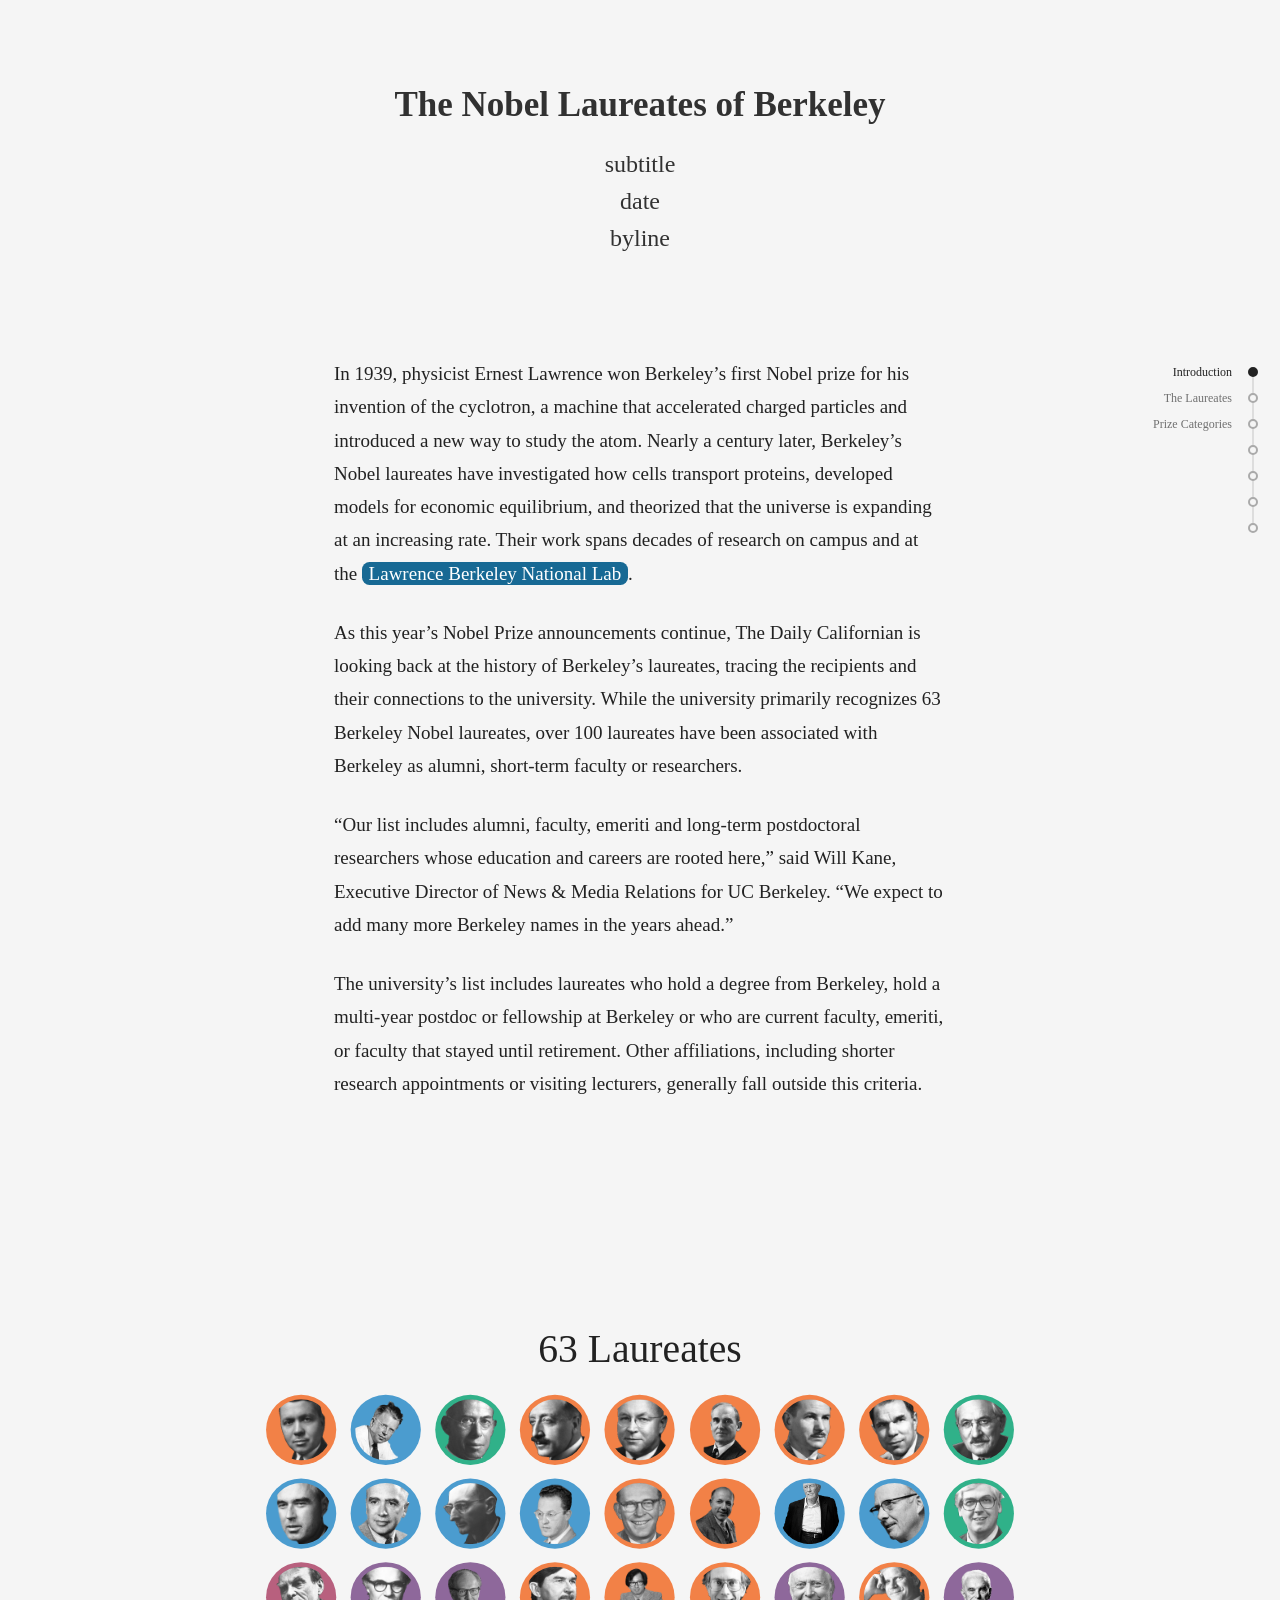
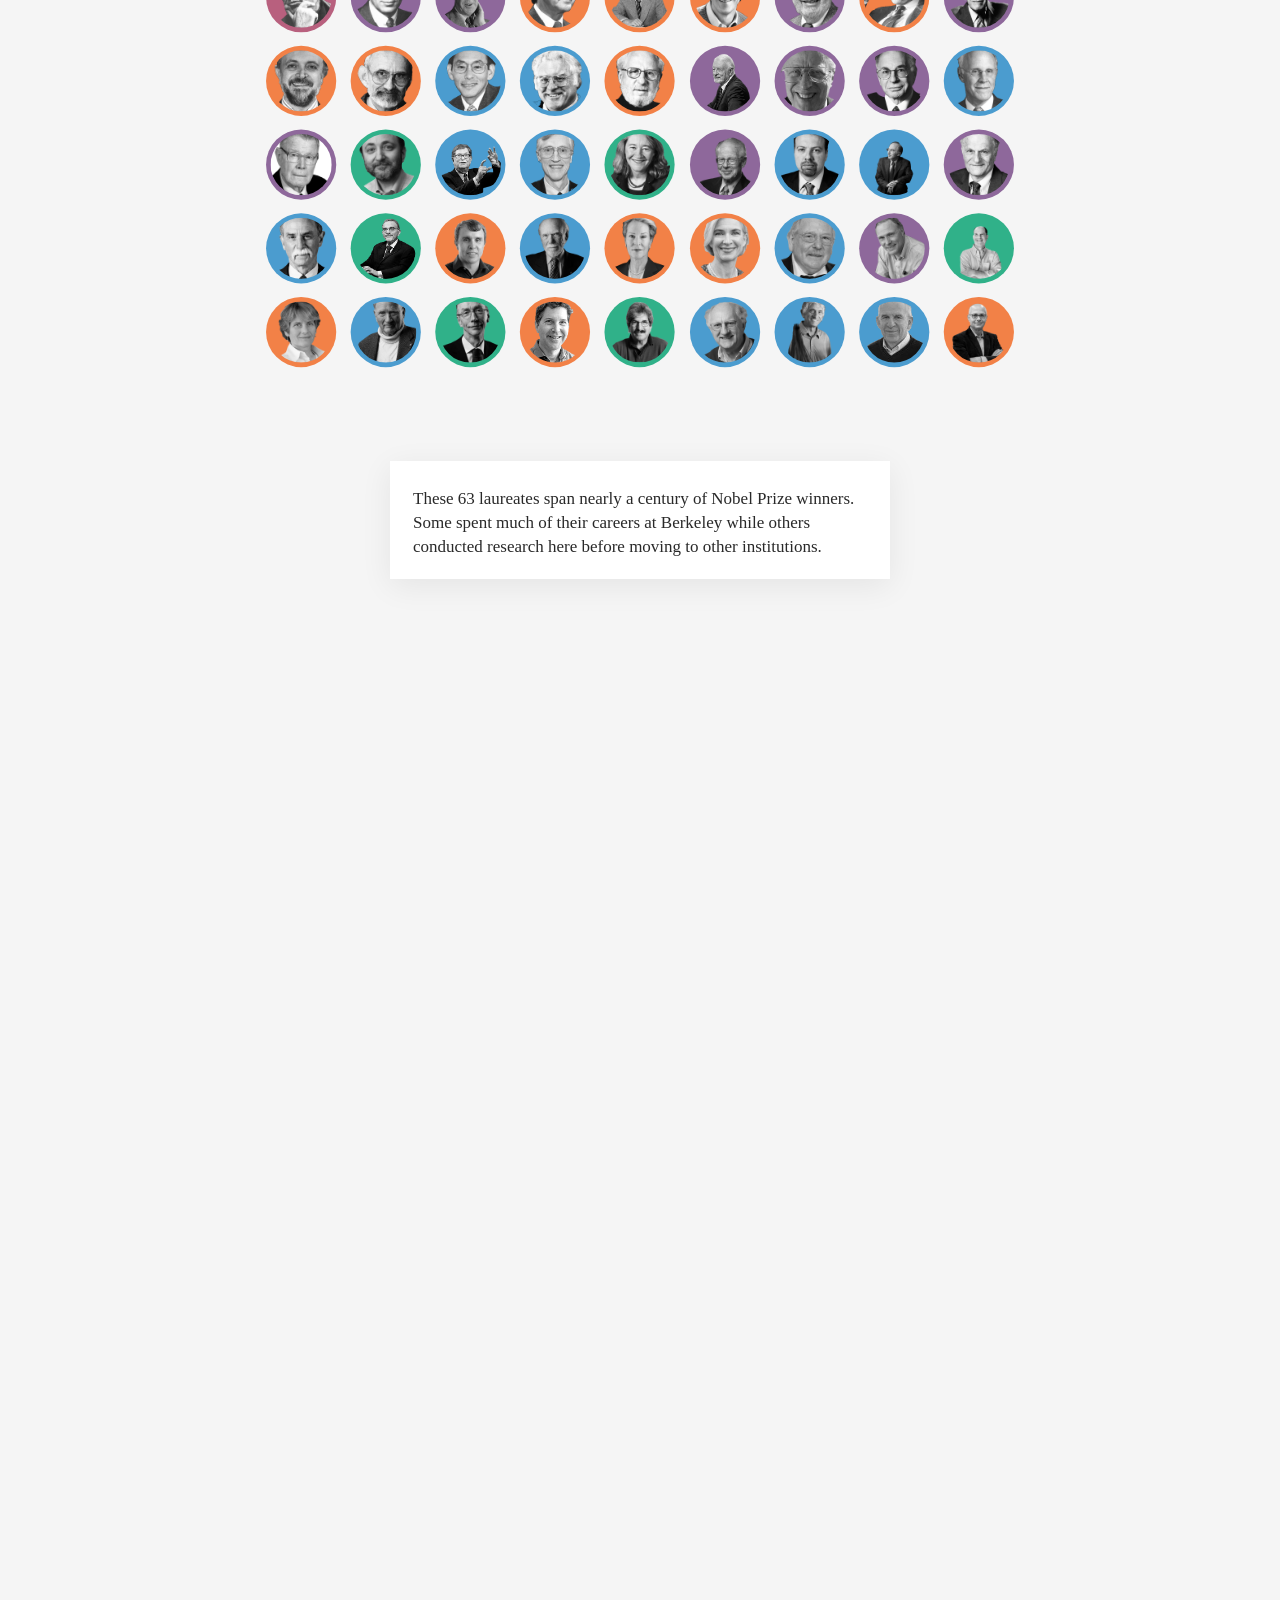
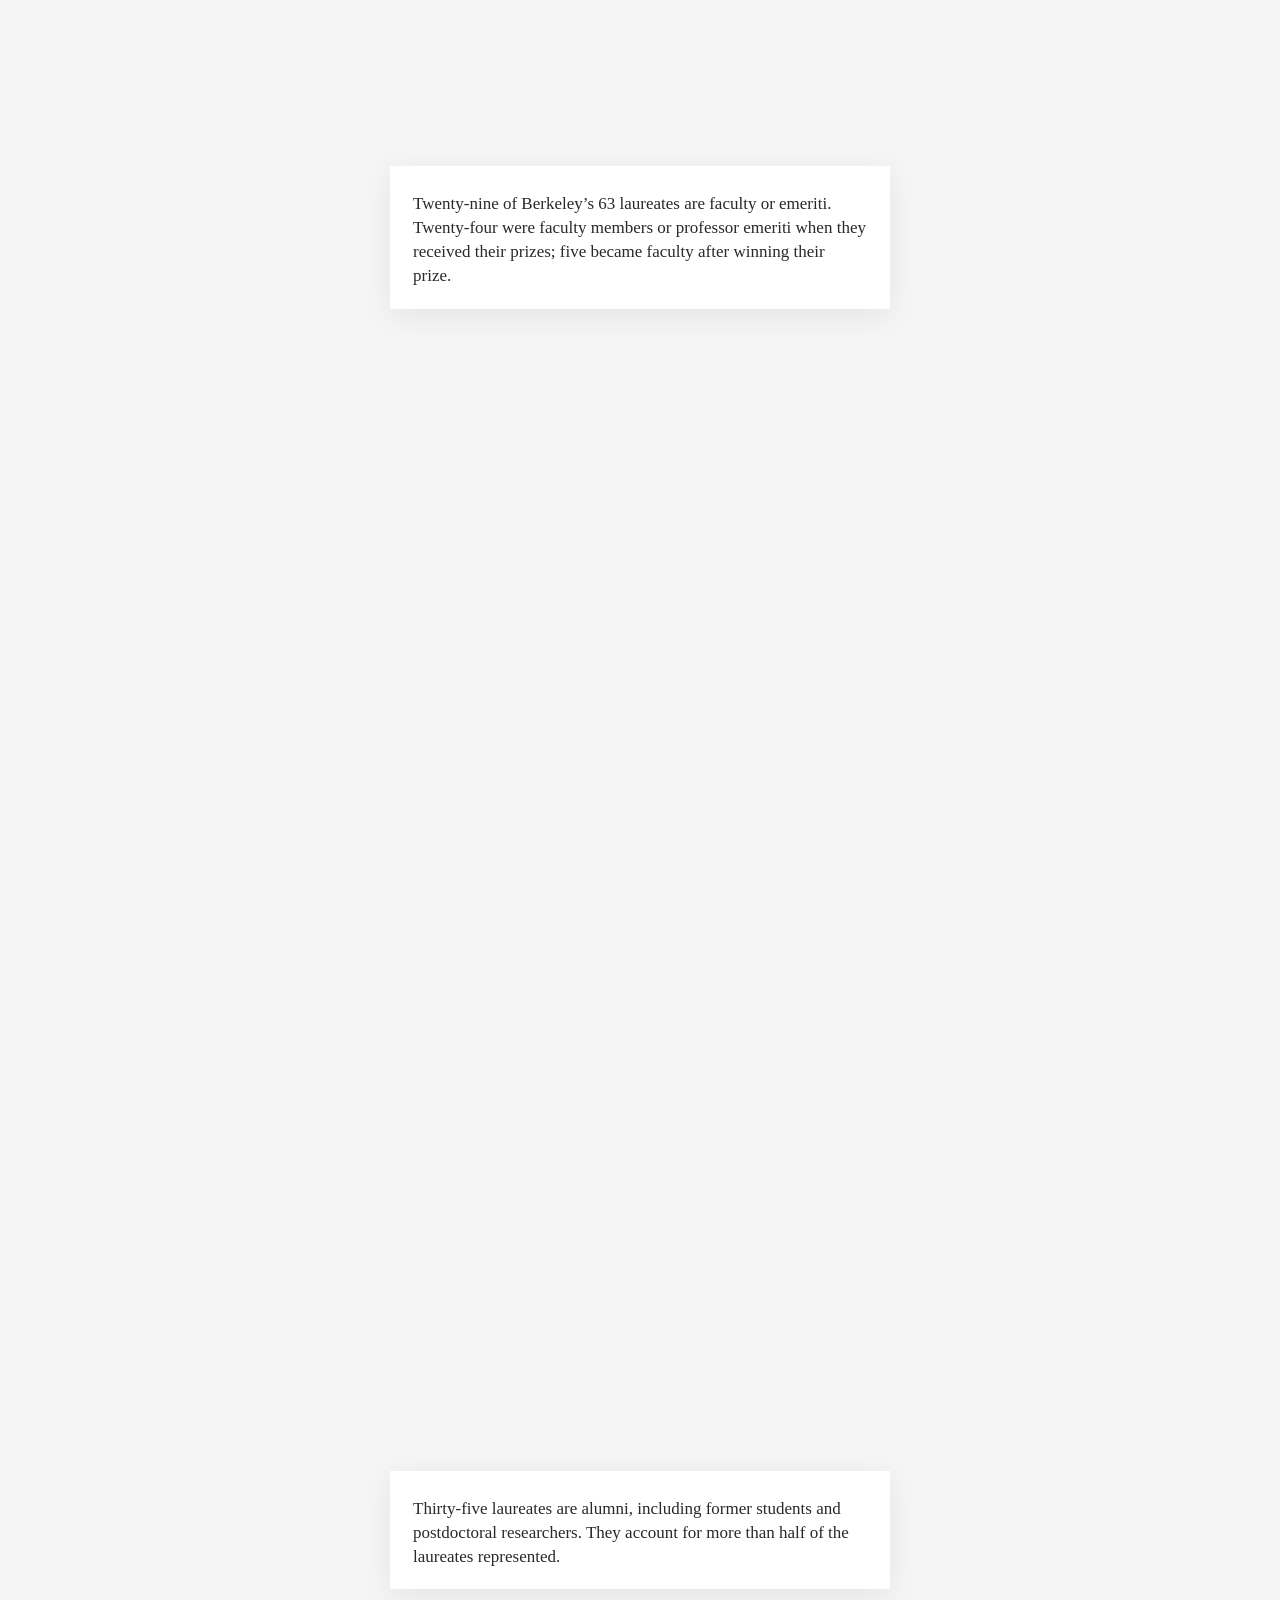
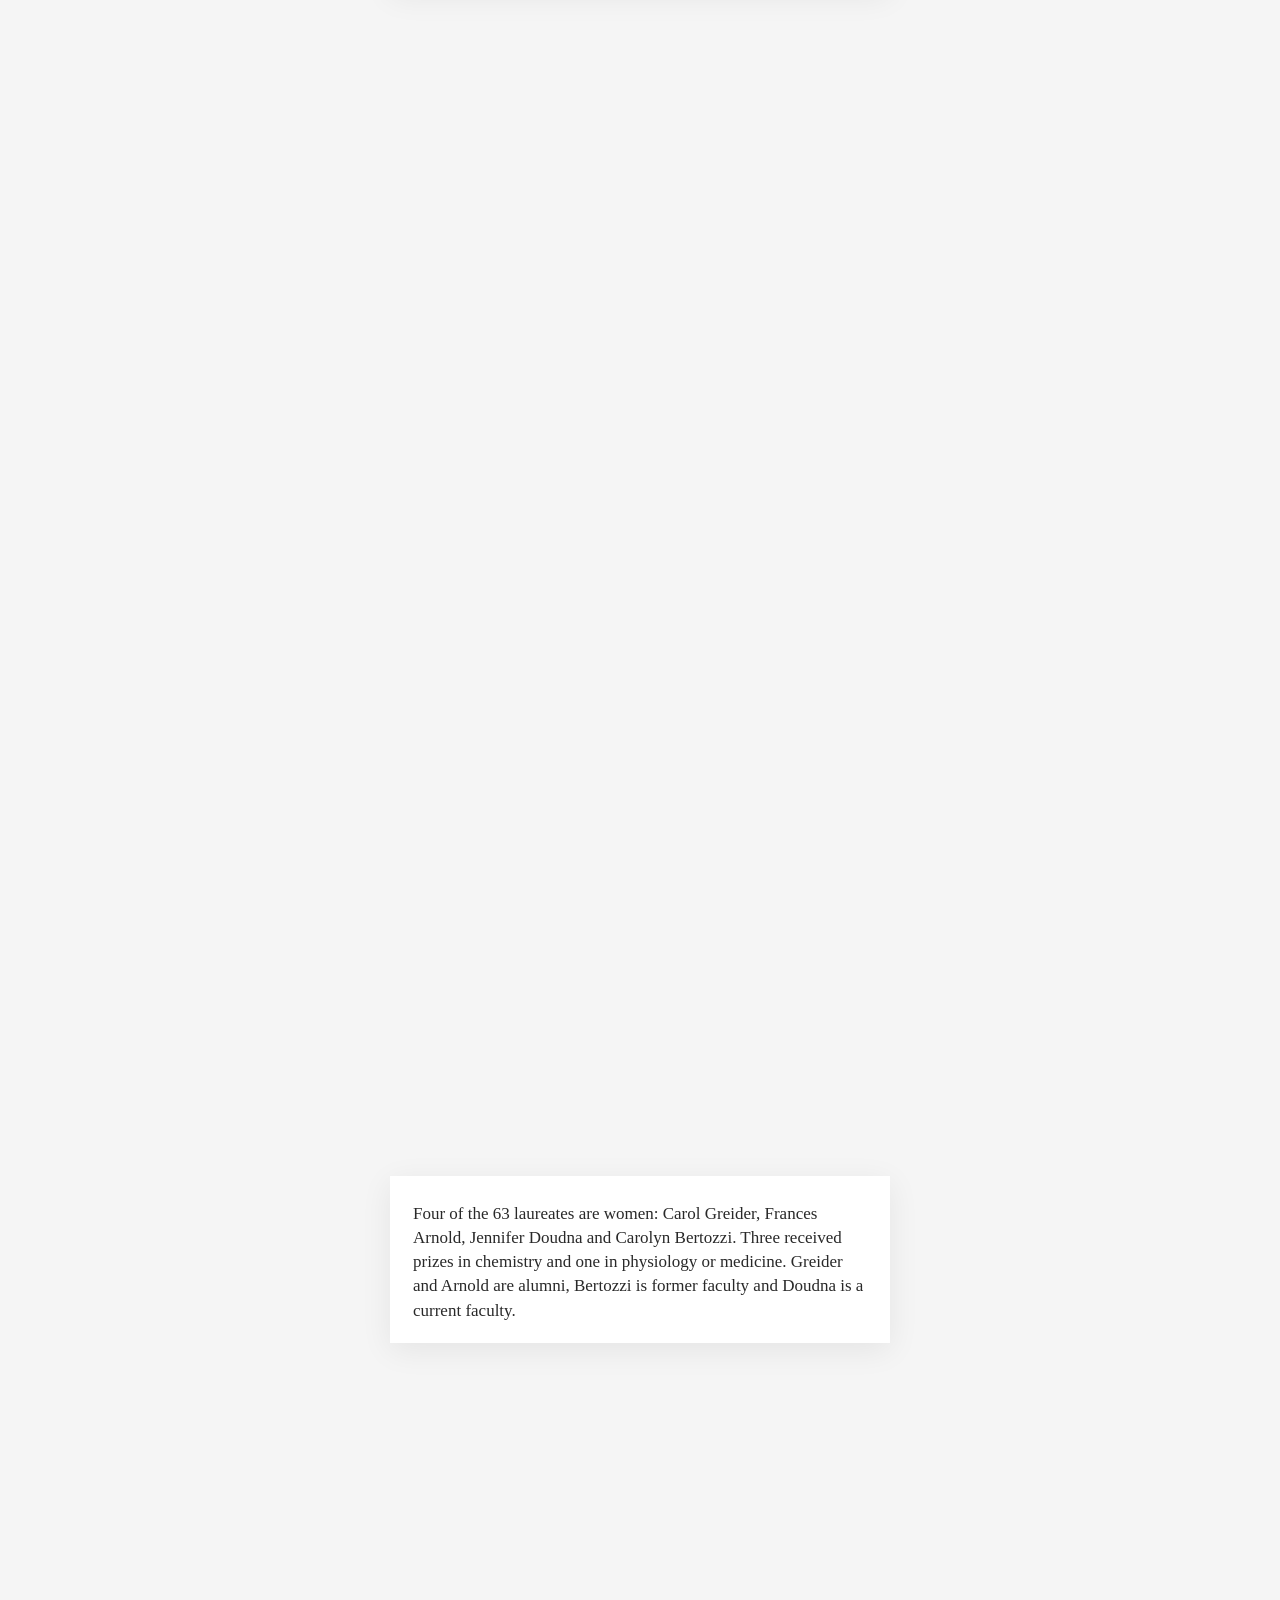
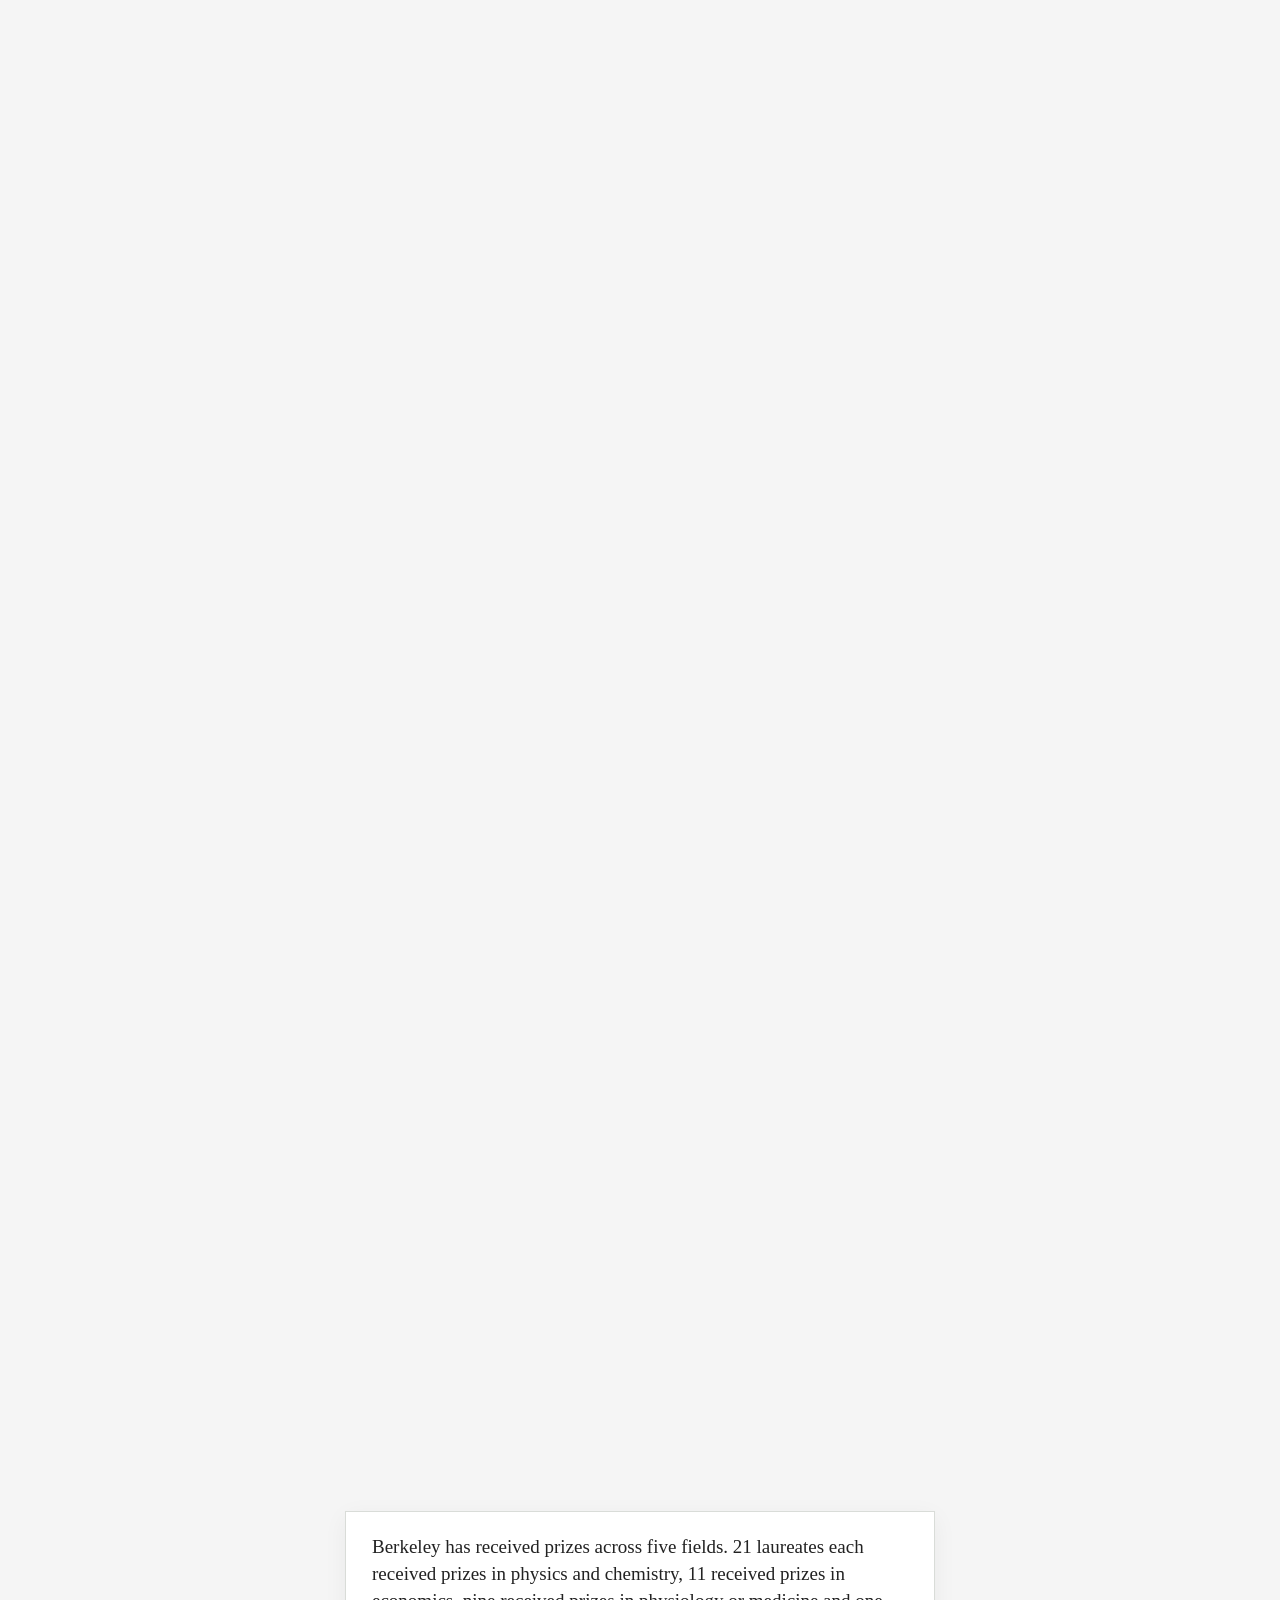
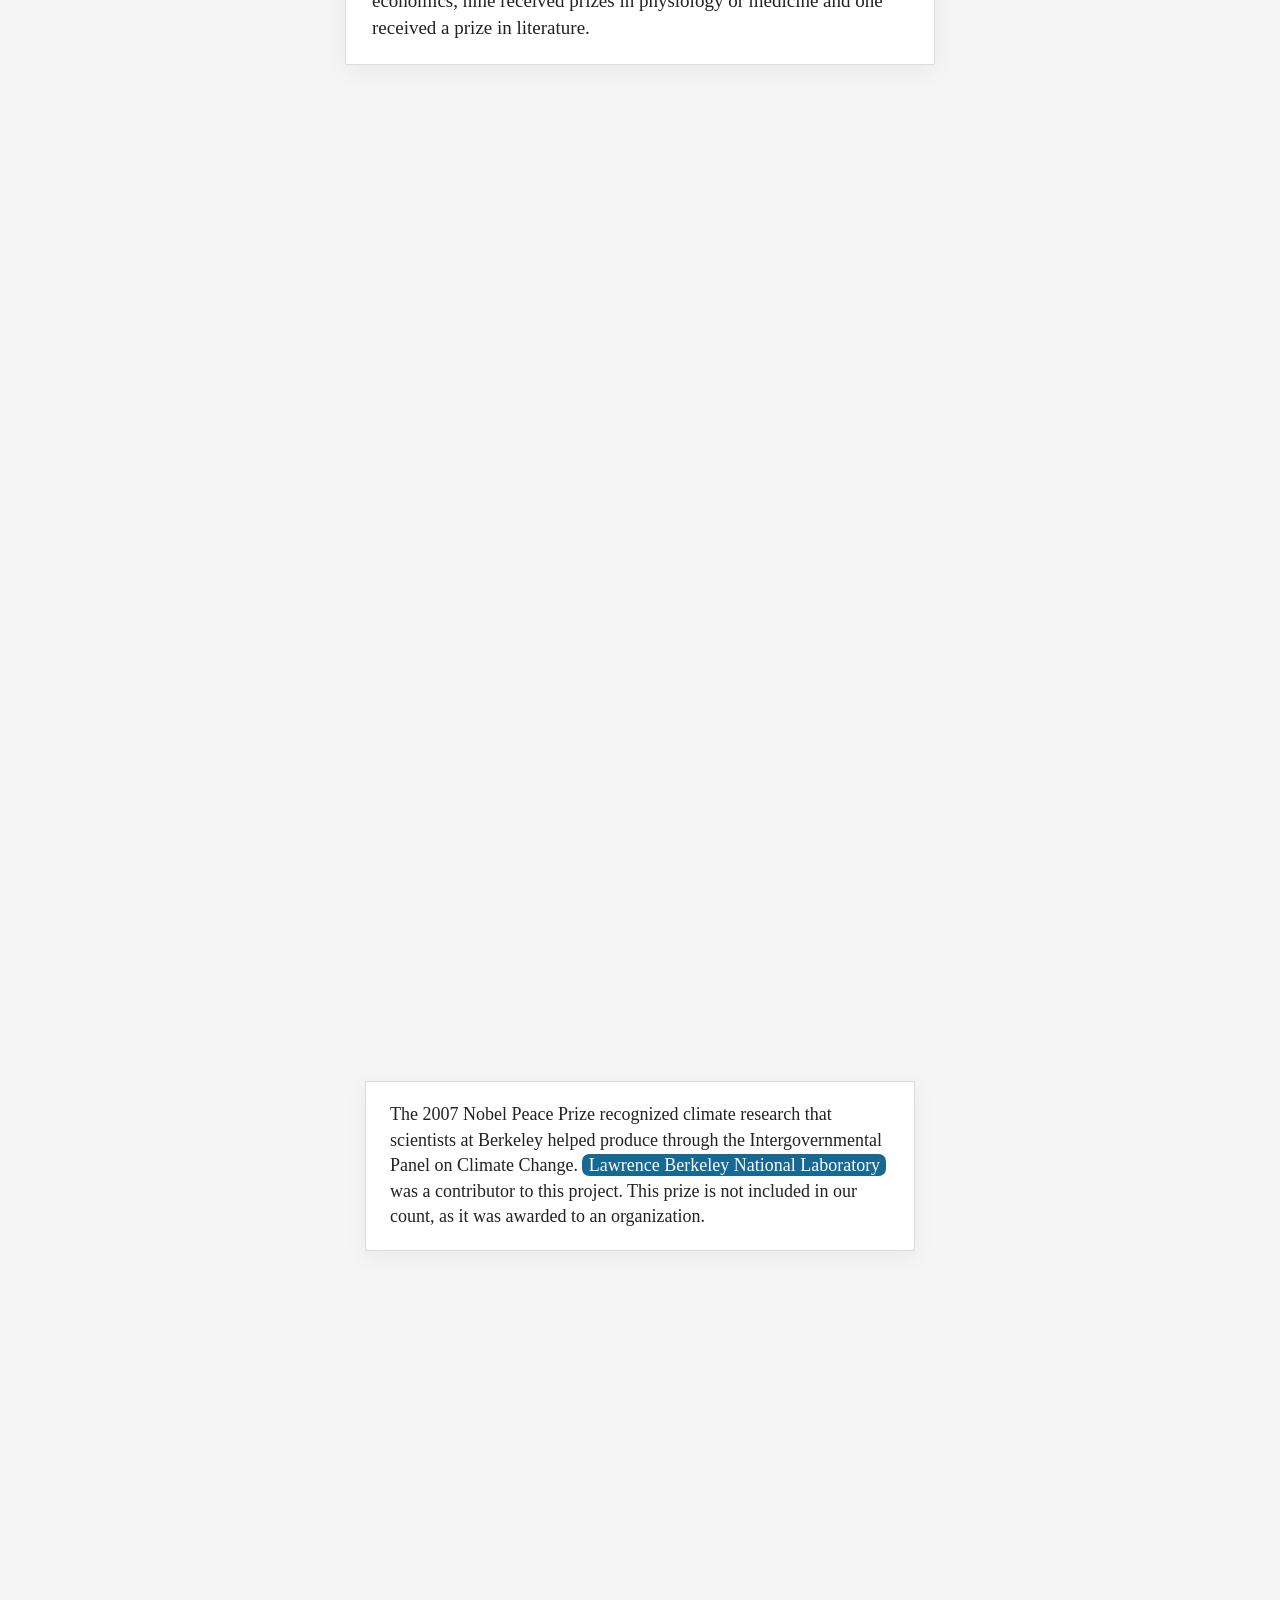
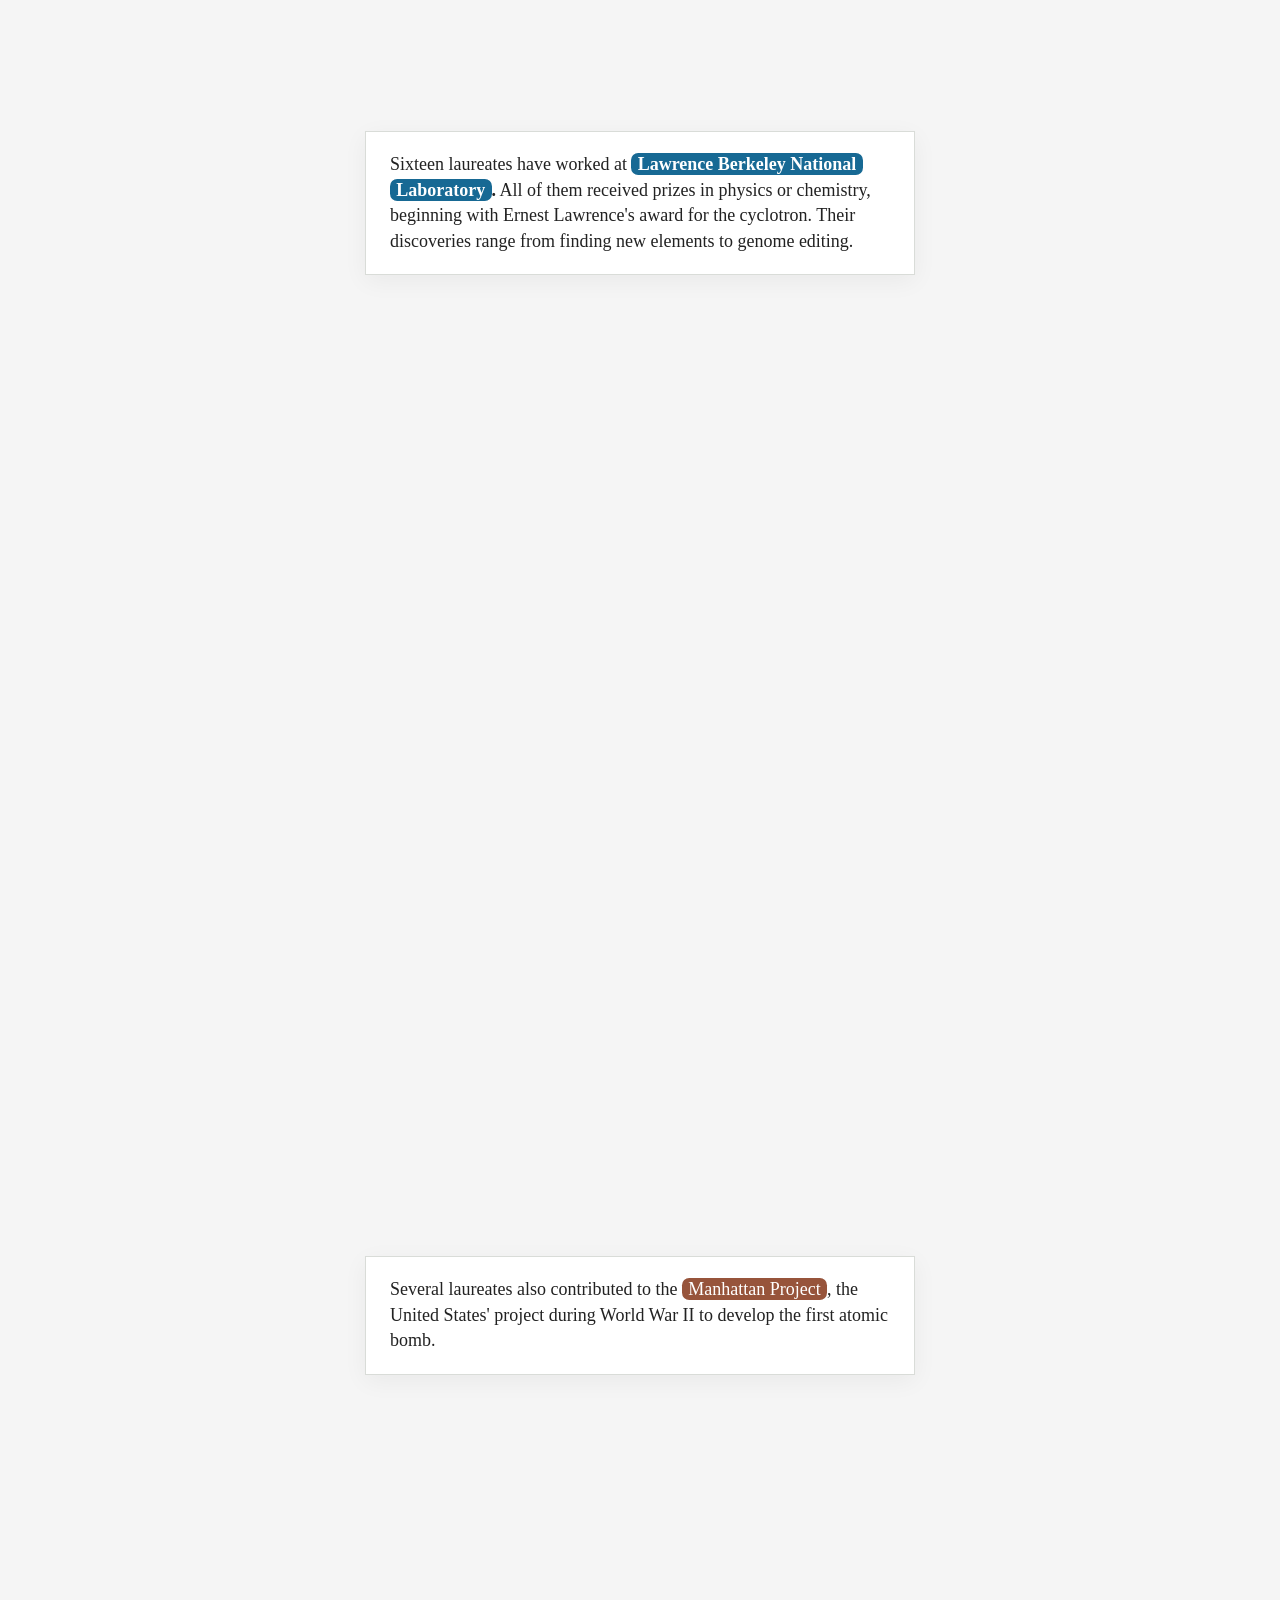
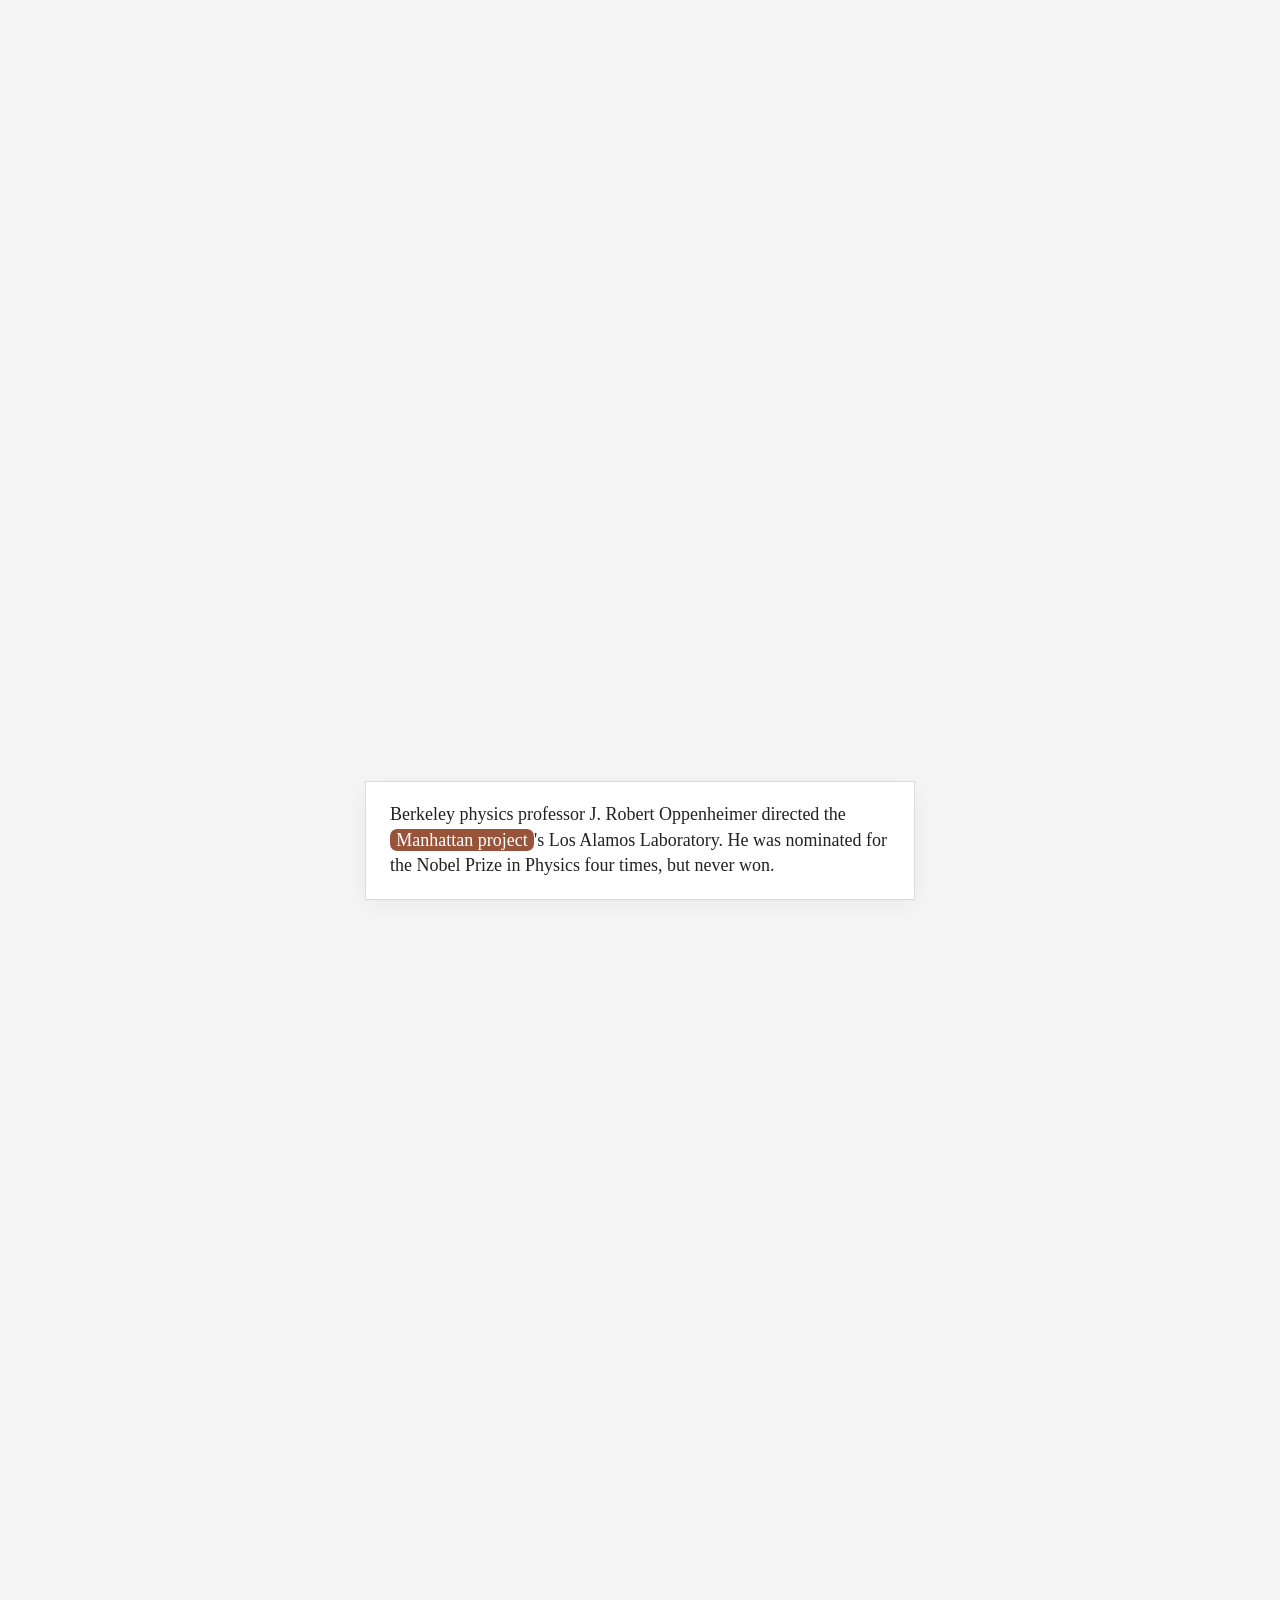
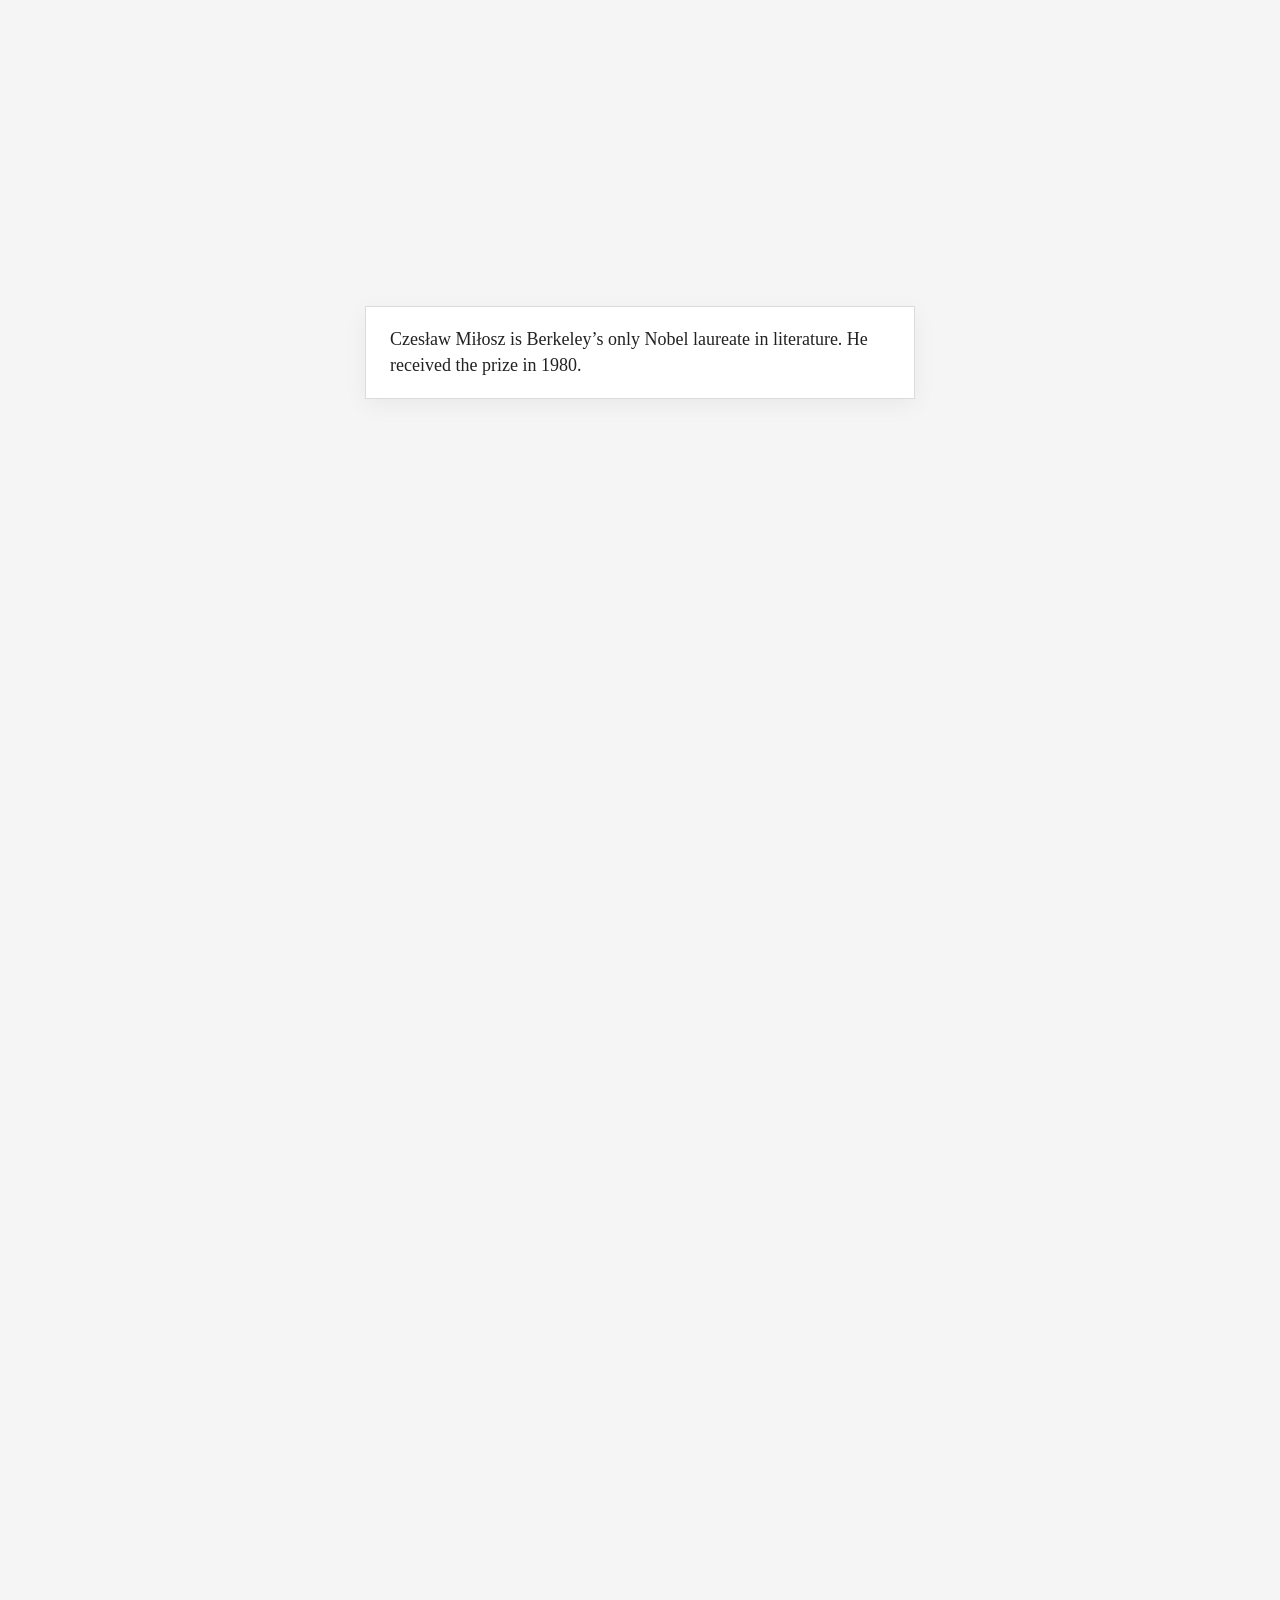
==== commit 714ccd58: "added peace prize scroll text, edited site to match most current version on doc" ====
--- a/index.html
+++ b/index.html
@@ -3,7 +3,7 @@
   <head>
     <meta charset="utf-8" />
     <meta name="viewport" content="width=device-width, initial-scale=1" />
-    <title>The Nobel Laureates of UC Berkeley</title>
+    <title>The Nobel Laureates of Berkeley</title>
     <link rel="stylesheet" href="css/story.css?v=20261008-times" />
     <link rel="stylesheet" href="css/intro.css?v=20261008-tooltip" />
     <link rel="stylesheet" href="css/parking-lot.css?v=20261008-cleanup" />
@@ -16,16 +16,16 @@
   <body>
     <main>
       <header class="article-header">
-        <h1>The Nobel Laureates of UC Berkeley</h1>
+        <h1>The Nobel Laureates of Berkeley</h1>
         <p class="article-header__subtitle">subtitle</p>
         <p class="article-header__subtitle">date</p>
         <p class="article-header__subtitle">byline</p>
       </header>
       <section class="prose opening-text">
-        <p>In 1939, physicist Ernest Lawrence won Berkeley’s first Nobel prize for his invention of the cyclotron, a machine that accelerated charged particles and introduced a new way to study the atom. Nearly a century later, Berkeley’s Nobel laureates have investigated how cells transport proteins, developed theories for economic equilibrium, and theorized that the universe is expanding at an increasing rate. Their work spans decades of research across campus and at the Lawrence Berkeley National Lab.</p>
-        <p>As this year’s Nobel Prize announcements began, The Daily Californian examined the history of Berkeley’s laureates, tracing the recipients and their connections to the university. While the university primarily recognizes 63 Berkeley Nobel Laureates, over 100 Laureates have been associated with Berkeley as alumni, short-term faculty or researchers.</p>
+        <p>In 1939, physicist Ernest Lawrence won Berkeley’s first Nobel prize for his invention of the cyclotron, a machine that accelerated charged particles and introduced a new way to study the atom. Nearly a century later, Berkeley’s Nobel laureates have investigated how cells transport proteins, developed models for economic equilibrium, and theorized that the universe is expanding at an increasing rate. Their work spans decades of research on campus and at the Lawrence Berkeley National Lab.</p>
+        <p>As this year’s Nobel Prize announcements continue, The Daily Californian is looking back at the history of Berkeley’s laureates, tracing the recipients and their connections to the university. While the university primarily recognizes 63 Berkeley Nobel laureates, over 100 laureates have been associated with Berkeley as alumni, short-term faculty or researchers.</p>
         <p>“Our list includes alumni, faculty, emeriti and long-term postdoctoral researchers whose education and careers are rooted here,” said Will Kane, Executive Director of News & Media Relations for UC Berkeley. “We expect to add many more Berkeley names in the years ahead.”</p>
-        <p>The university’s list includes Laureates holding a degree from Berkeley, holding a multi-year postdoc or fellowship at Berkeley, or if they are current faculty, emeriti, or faculty who stayed until retirement. Other affiliations, including shorter research appointments or visiting lecturers, generally fall outside this criteria.</p>
+        <p>The university’s list includes laureates who hold a degree from Berkeley, hold a multi-year postdoc or fellowship at Berkeley or who are current faculty, emeriti, or faculty that stayed until retirement. Other affiliations, including shorter research appointments or visiting lecturers, generally fall outside this criteria.</p>
       </section>
 
       <section class="intro-scrolly" aria-label="Berkeley-connected Nobel laureates">
@@ -90,17 +90,20 @@
             <div class="intro-scrolly__box"><p class="intro-scrolly__box-copy">These 63 laureates span nearly a century of Nobel Prize winners. Some spent much of their careers at Berkeley while others conducted research here before moving to other institutions.</p></div>
           </section>
           <section class="intro-scrolly__step" data-focus="Faculty" aria-label="Faculty laureates">
-            <div class="intro-scrolly__box"><p class="intro-scrolly__box-copy">Twenty-nine of Berkeley’s 63 laureates are faculty. Twenty-four were faculty members or professor emeriti when they received their prizes; five joined Berkeley after winning.</p></div>
+            <div class="intro-scrolly__box"><p class="intro-scrolly__box-copy">Twenty-nine of Berkeley’s 63 laureates are faculty or emeriti. Twenty-four were faculty members or professor emeriti when they received their prizes; five became faculty after winning their prize.</p></div>
           </section>
           <section class="intro-scrolly__step" data-focus="Alumni" aria-label="Alumni laureates">
             <div class="intro-scrolly__box"><p class="intro-scrolly__box-copy">Thirty-five laureates are alumni, including former students and postdoctoral researchers. They account for more than half of the laureates represented.</p></div>
           </section>
           <section class="intro-scrolly__step" data-focus="Women" aria-label="Women laureates">
-            <div class="intro-scrolly__box"><p class="intro-scrolly__box-copy">Four of the 63 laureates are women: Carol Greider, Frances Arnold, Jennifer Doudna and Carolyn Bertozzi. Three received prizes in chemistry and one in physiology or medicine. Doudna is the only faculty member among the four; the other three are alumni.</p></div>
+            <div class="intro-scrolly__box"><p class="intro-scrolly__box-copy">Four of the 63 laureates are women: Carol Greider, Frances Arnold, Jennifer Doudna and Carolyn Bertozzi. Three received prizes in chemistry and one in physiology or medicine. Greider and Arnold are alumni, Bertozzi is former faculty and Doudna is a current faculty.</p></div>
           </section>
           <section class="intro-scrolly__step" data-parking-step="morph" aria-label="Portraits become colored marks"></section>
           <section class="intro-scrolly__step" data-parking-step="context" aria-label="Berkeley Nobel parking spaces">
-            <div class="intro-scrolly__box intro-scrolly__box--parking"><p>Berkeley has received prizes across five fields. Physics and chemistry account for 21 recipients each, economics with 11, physiology or medicine with nine, and literature with one.</p></div>
+            <div class="intro-scrolly__box intro-scrolly__box--parking"><p>Berkeley has received prizes across five fields. 21 laureates each received prizes in physics and chemistry, 11 received prizes in economics, nine received prizes in physiology or medicine and one received a prize in literature.</p></div>
+          </section>
+          <section class="intro-scrolly__step" data-parking-step="peace" aria-label="A note on the 2007 Nobel Peace Prize">
+            <div class="intro-scrolly__box intro-scrolly__box--story"><p>The 2007 Nobel Peace Prize recognized climate research that scientists at Berkeley helped produce through the Intergovernmental Panel on Climate Change. Lawrence Berkeley National Laboratory was a contributor to this project. This prize is not included in our count, as it was awarded to an organization.</p></div>
           </section>
           <section class="intro-scrolly__step" data-parking-step="fill" aria-label="All laureates fill their prize-category parking bays">
           </section>
@@ -111,7 +114,7 @@
             <div class="intro-scrolly__box intro-scrolly__box--story"><p>Several laureates also contributed to the Manhattan Project, the United States' project during World War II to develop the first atomic bomb.</p></div>
           </section>
           <section class="intro-scrolly__step" data-parking-step="oppenheimer" aria-label="Oppenheimer and the Manhattan Project">
-            <div class="intro-scrolly__box intro-scrolly__box--story"><p>Berkeley physics professor J. Robert Oppenheimer directed the Manhattan project's Los Alamos Laboratory. He was nominated for the Nobel Prize in Physics four times, but he never won.</p></div>
+            <div class="intro-scrolly__box intro-scrolly__box--story"><p>Berkeley physics professor J. Robert Oppenheimer directed the Manhattan project's Los Alamos Laboratory. He was nominated for the Nobel Prize in Physics four times, but never won.</p></div>
           </section>
           <section class="intro-scrolly__step" data-parking-step="literature" aria-label="Literature laureate highlighted">
             <div class="intro-scrolly__box intro-scrolly__box--story"><p>Czesław Miłosz is Berkeley’s only Nobel laureate in literature. He received the prize in 1980.</p></div>
@@ -155,14 +158,14 @@
       </dialog>
 
       <section class="prose closing-text">
-        <p>Berkeley’s 63 Nobel Laureates represent 7% of all Nobel Laureates in Chemistry, Physics, Medicine, Literature and Economics.</p>
+        <p>Berkeley’s 63 Nobel laureates represent 7% of all Nobel laureates in chemistry, physics, medicine, literature and economics.</p>
         <p>For Randy Schekman, who won the 2013 Nobel Prize in Physiology or Medicine, Berkeley’s research culture has been central to his career. He recalled the “special cozy feeling” he experienced when first visiting the university in 1975.</p>
-        <p>“We don't have the deep pockets of a place like Harvard, Yale, Princeton, or Stanford. So we have to be interdependent in a way that is much less common. And we are all keenly interested in applying our work,” Schekman said.</p>
-        <p>However, Sheckman is worried about the future of research amidst funding cuts and the political climate.</p>
+        <p>“We don't have the deep pockets of a place like Harvard, Yale, Princeton, or Stanford. So we have to be interdependent in a way that is much less common,” Schekman said. “And we are all keenly interested in applying our work.”</p>
+        <p>However, Schekman is worried about the future of research amidst funding cuts and the political climate.</p>
         <p>“We admit many fewer graduate students because faculty can't afford them. Over the next two years, people are going to be closing their labs,” he said.</p>
         <p>Still, Schekman emphasized the importance of preserving curiosity-driven research. He pointed to Jennifer Doudna’s Nobel-Prize winning research on CRISPR, which was built on decades of previous discoveries.</p>
         <p>"I think my concern going forward is that we don't lose sight of that investment in basic science," Schekman said.</p>
-        <p>As Nobel prizes are announced throughout the week, Berkeley will be preparing for additions to its list of Laureates.</p>
+        <p>As Nobel prizes are announced throughout the week, Berkeley will be preparing for additions to its list of laureates.</p>
 
       </section>
     </main>
@@ -174,15 +177,15 @@
     ></div>
     <script src="js/category-colors.js?v=20261008-cleanup"></script>
     <script src="js/historical-notes.js?v=20261008-cleanup"></script>
-    <script src="js/intro.js?v=20261008-backdrop-close"></script>
+    <script src="js/intro.js?v=20261008-final-copy"></script>
     <script src="js/parking-lot.js?v=20261008-cleanup"></script>
-    <script src="js/decade.js?v=20261008-index-1901"></script>
+    <script src="js/decade.js?v=20261008-final-copy"></script>
     <script src="js/age-chart.js?v=20261008-cleanup"></script>
-    <script src="js/year-timeline.js?v=20261008-cleanup"></script>
+    <script src="js/year-timeline.js?v=20261008-final-copy"></script>
     <script src="js/vendor/d3.min.js"></script>
     <script src="js/vendor/topojson-client.min.js"></script>
     <script src="js/map-story.js?v=20261008-cleanup"></script>
-    <script src="js/parking-bridge.js?v=20261008-parking-fades"></script>
+    <script src="js/parking-bridge.js?v=20261008-final-copy"></script>
     <script src="js/story-index.js?v=20261008-index-1901"></script>
   </body>
 </html>
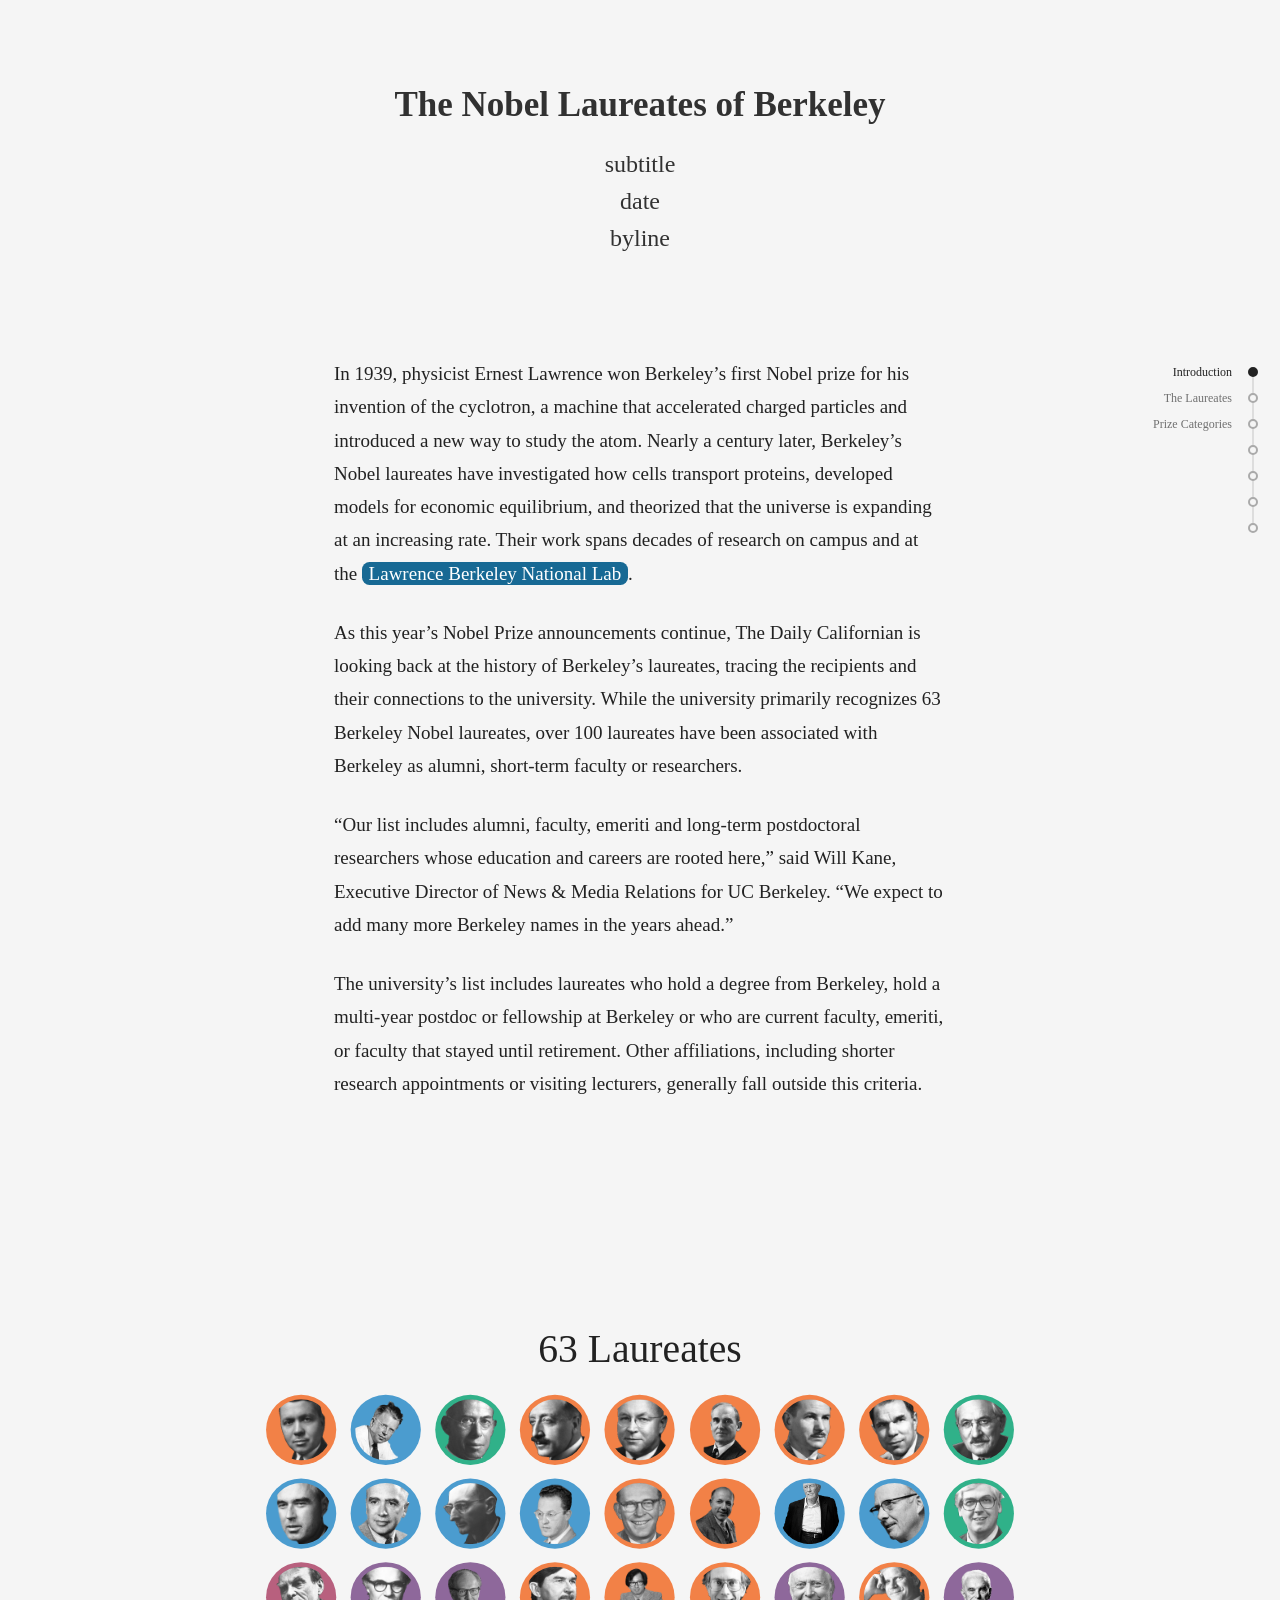
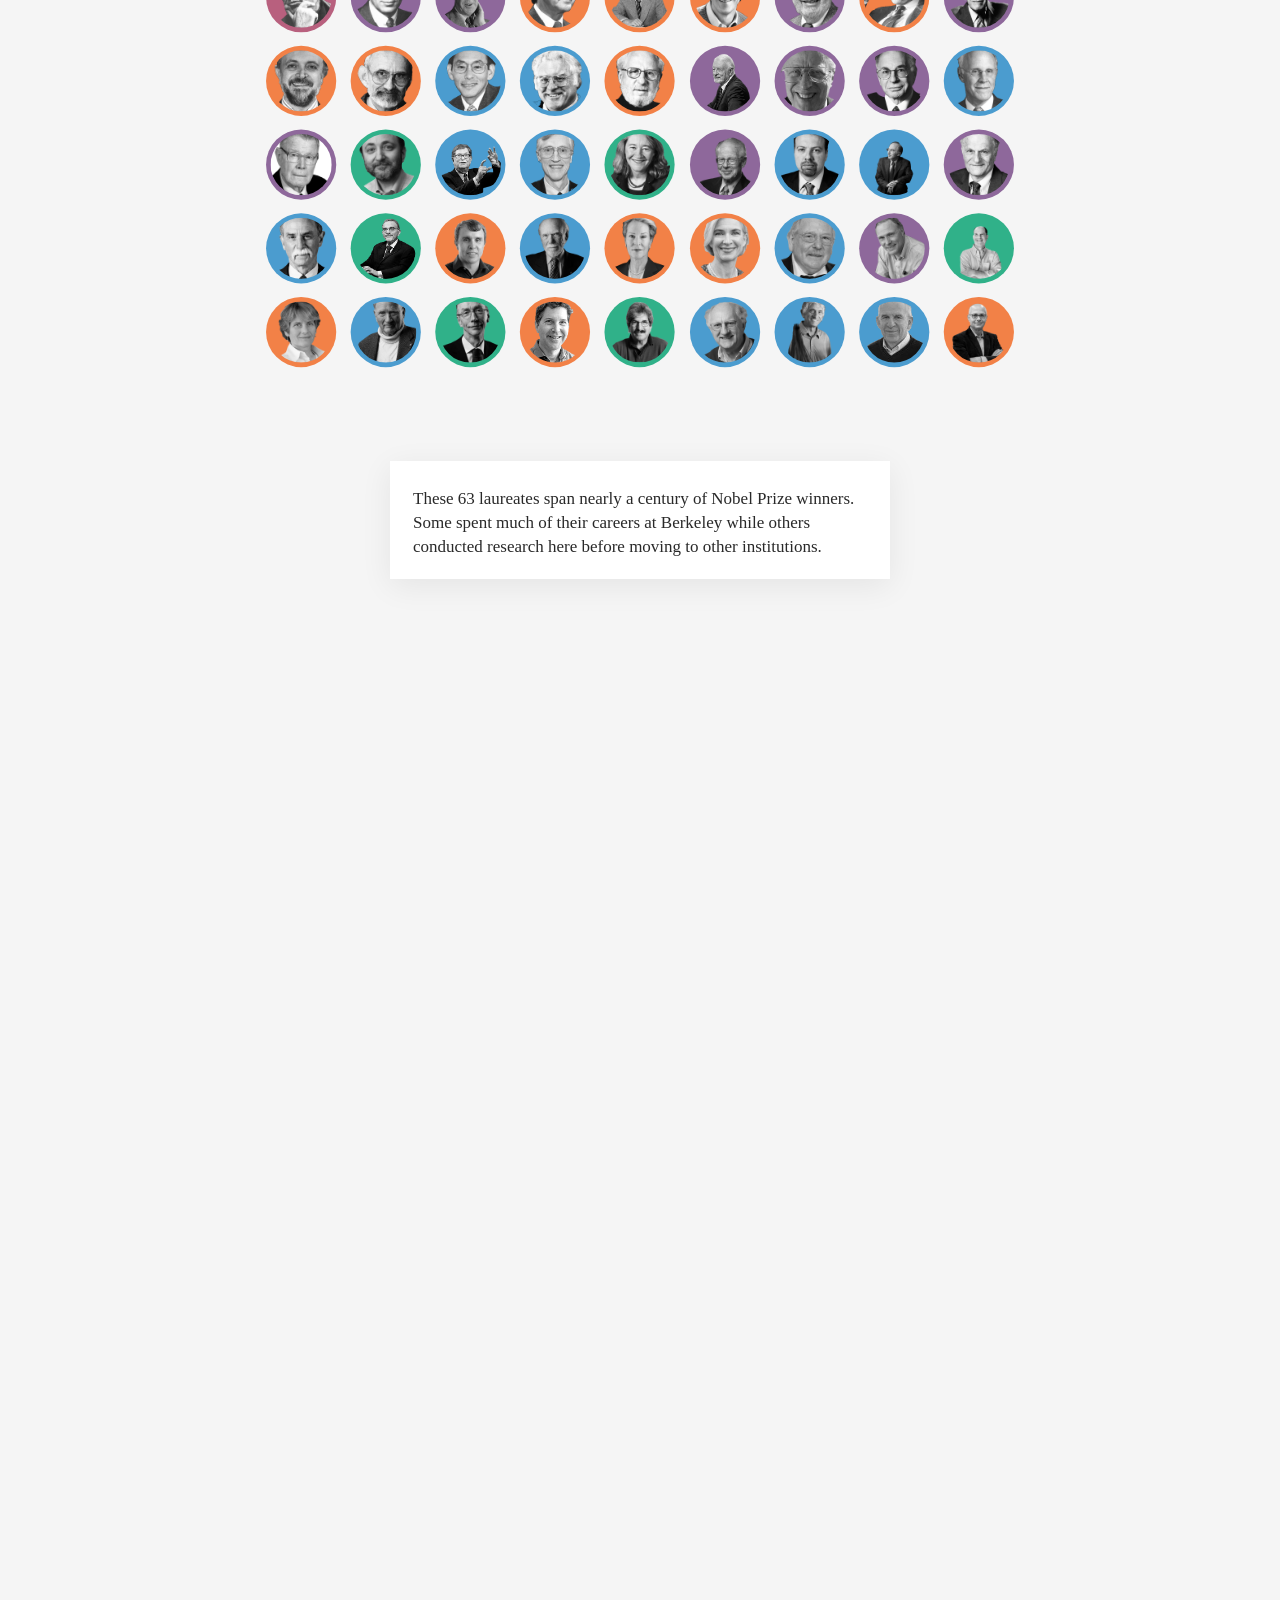
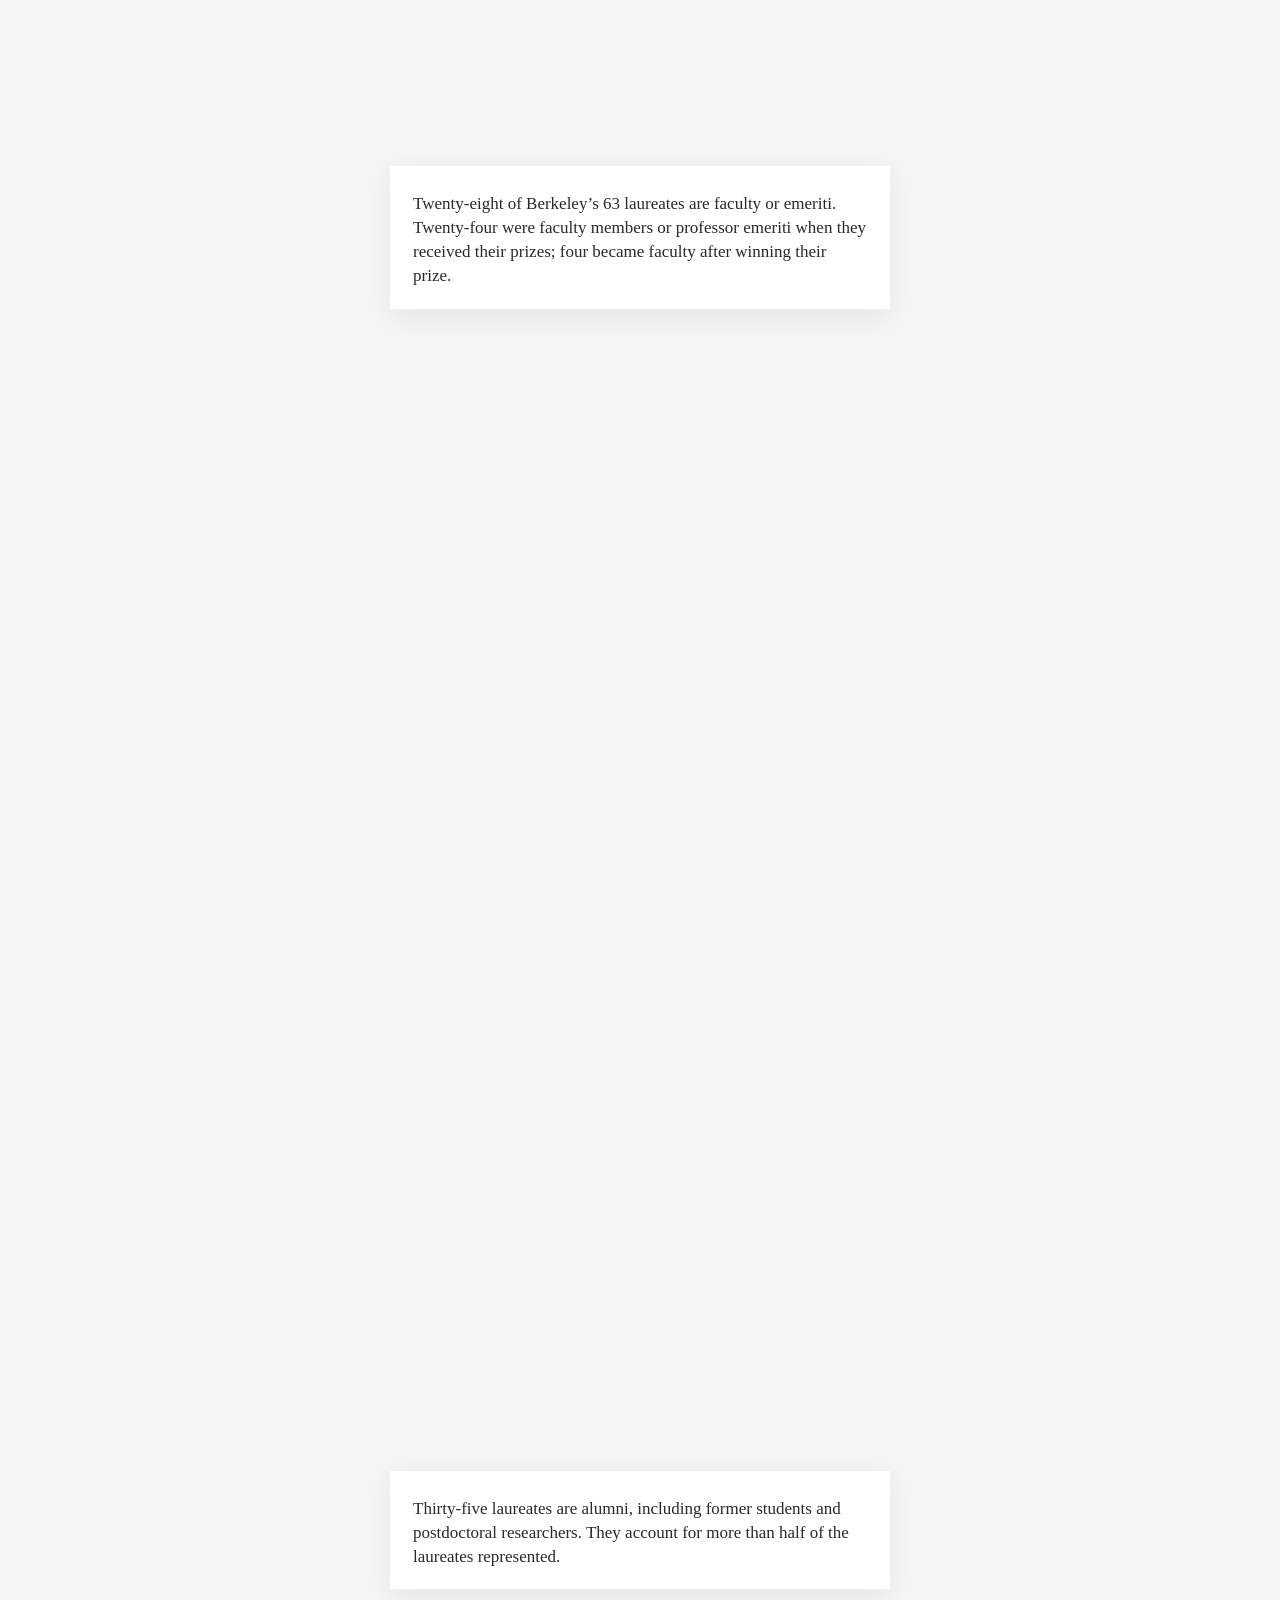
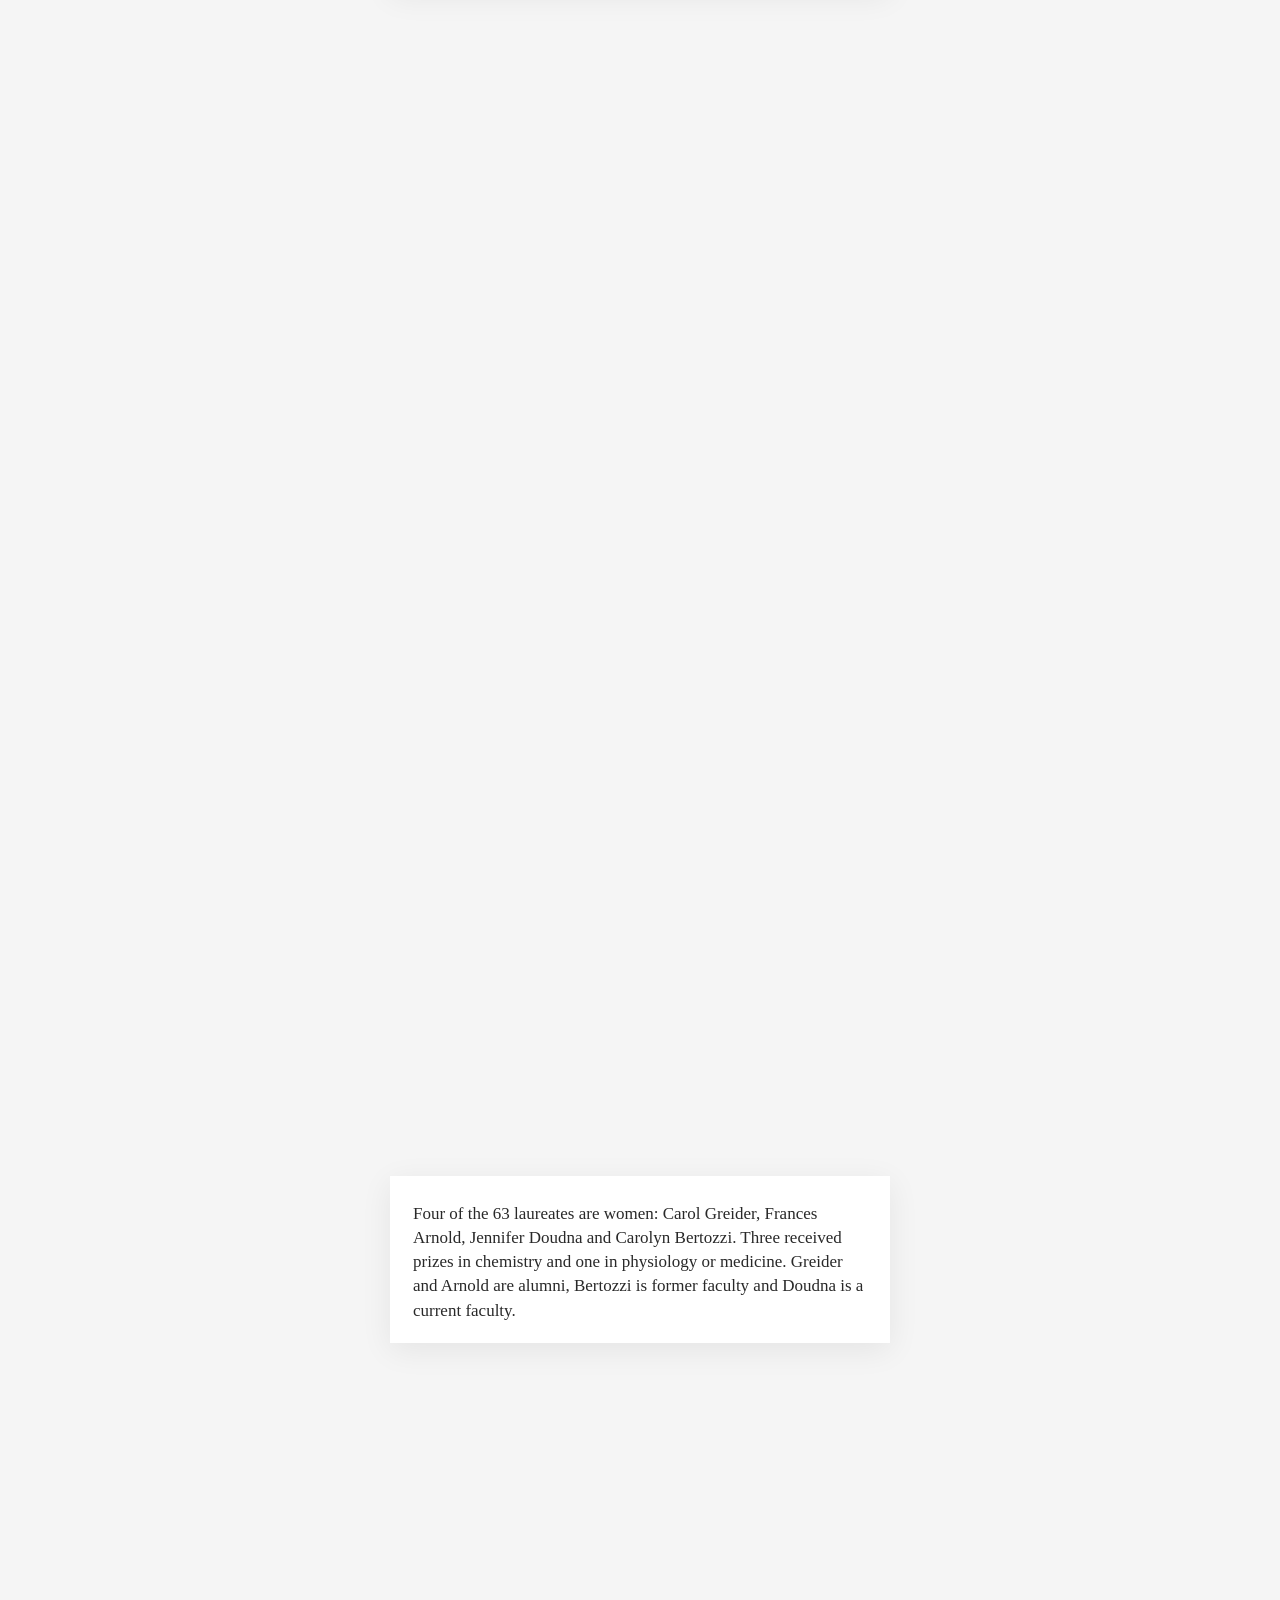
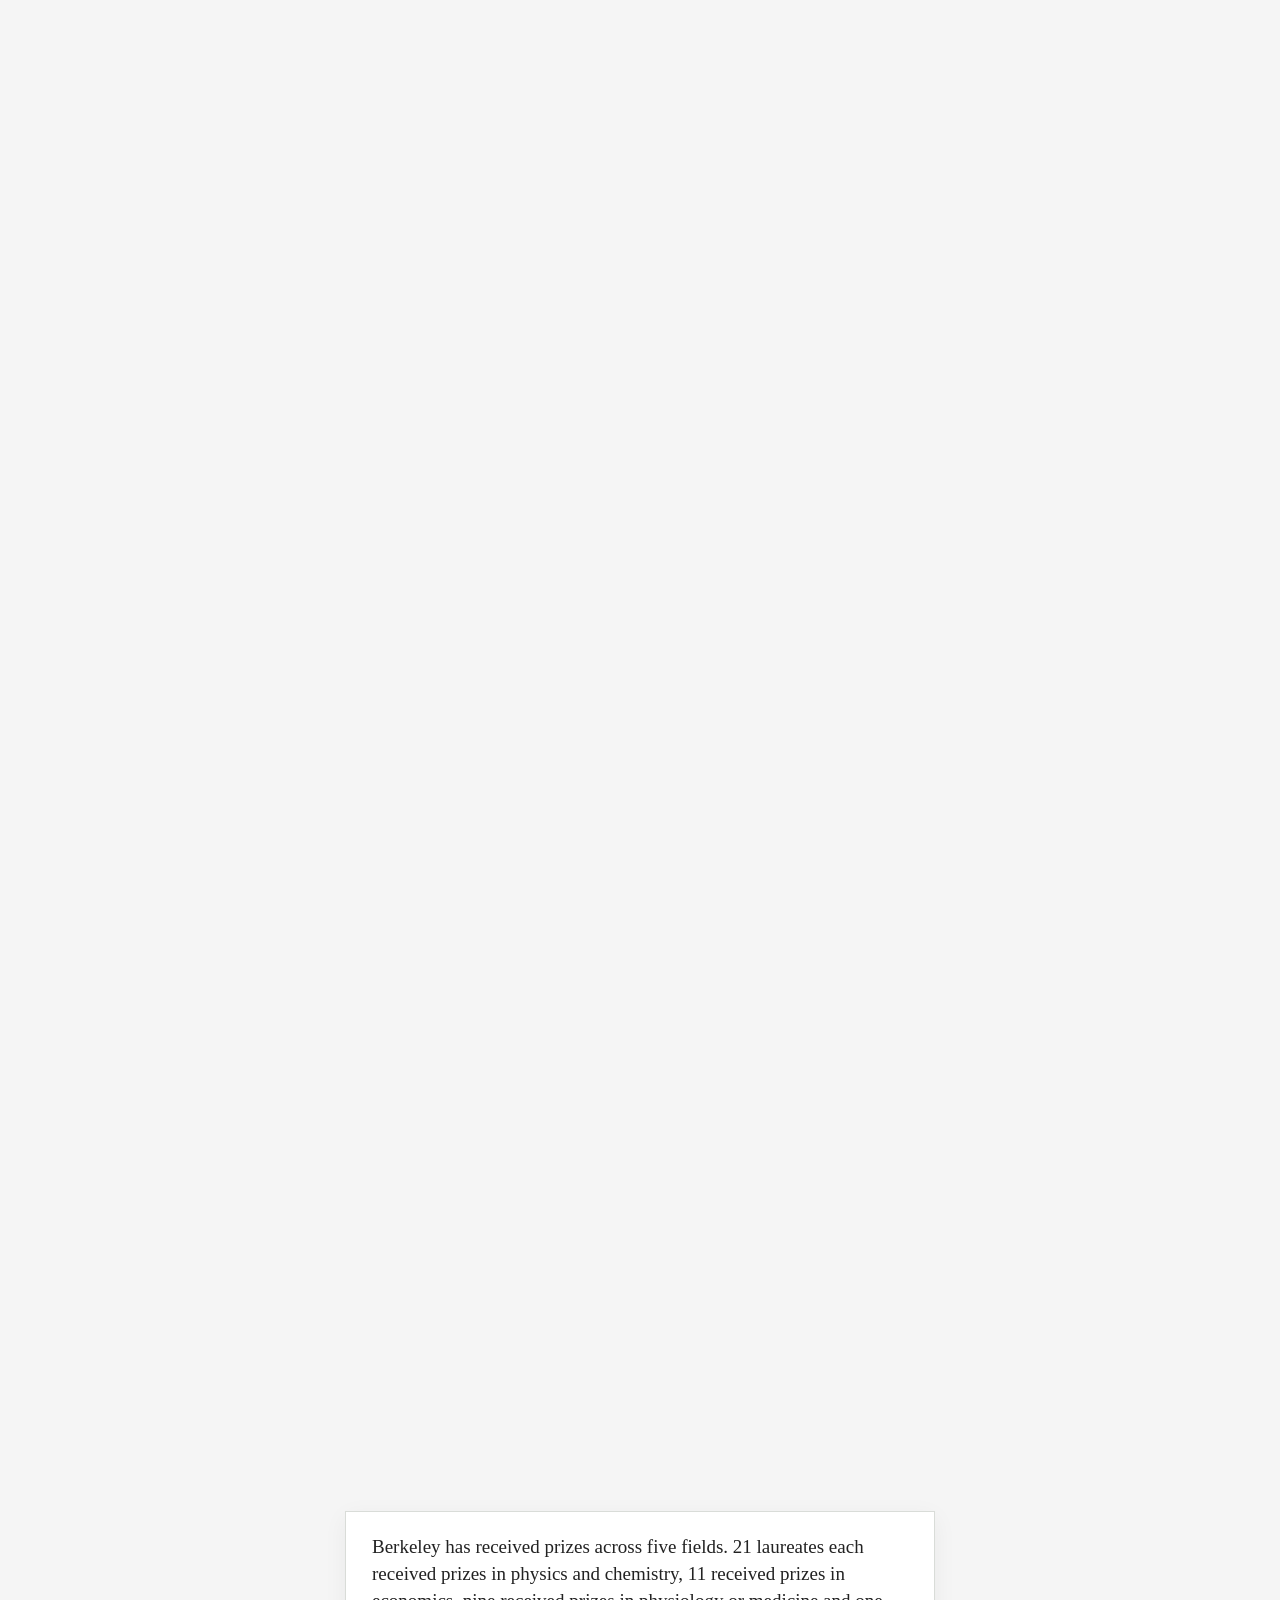
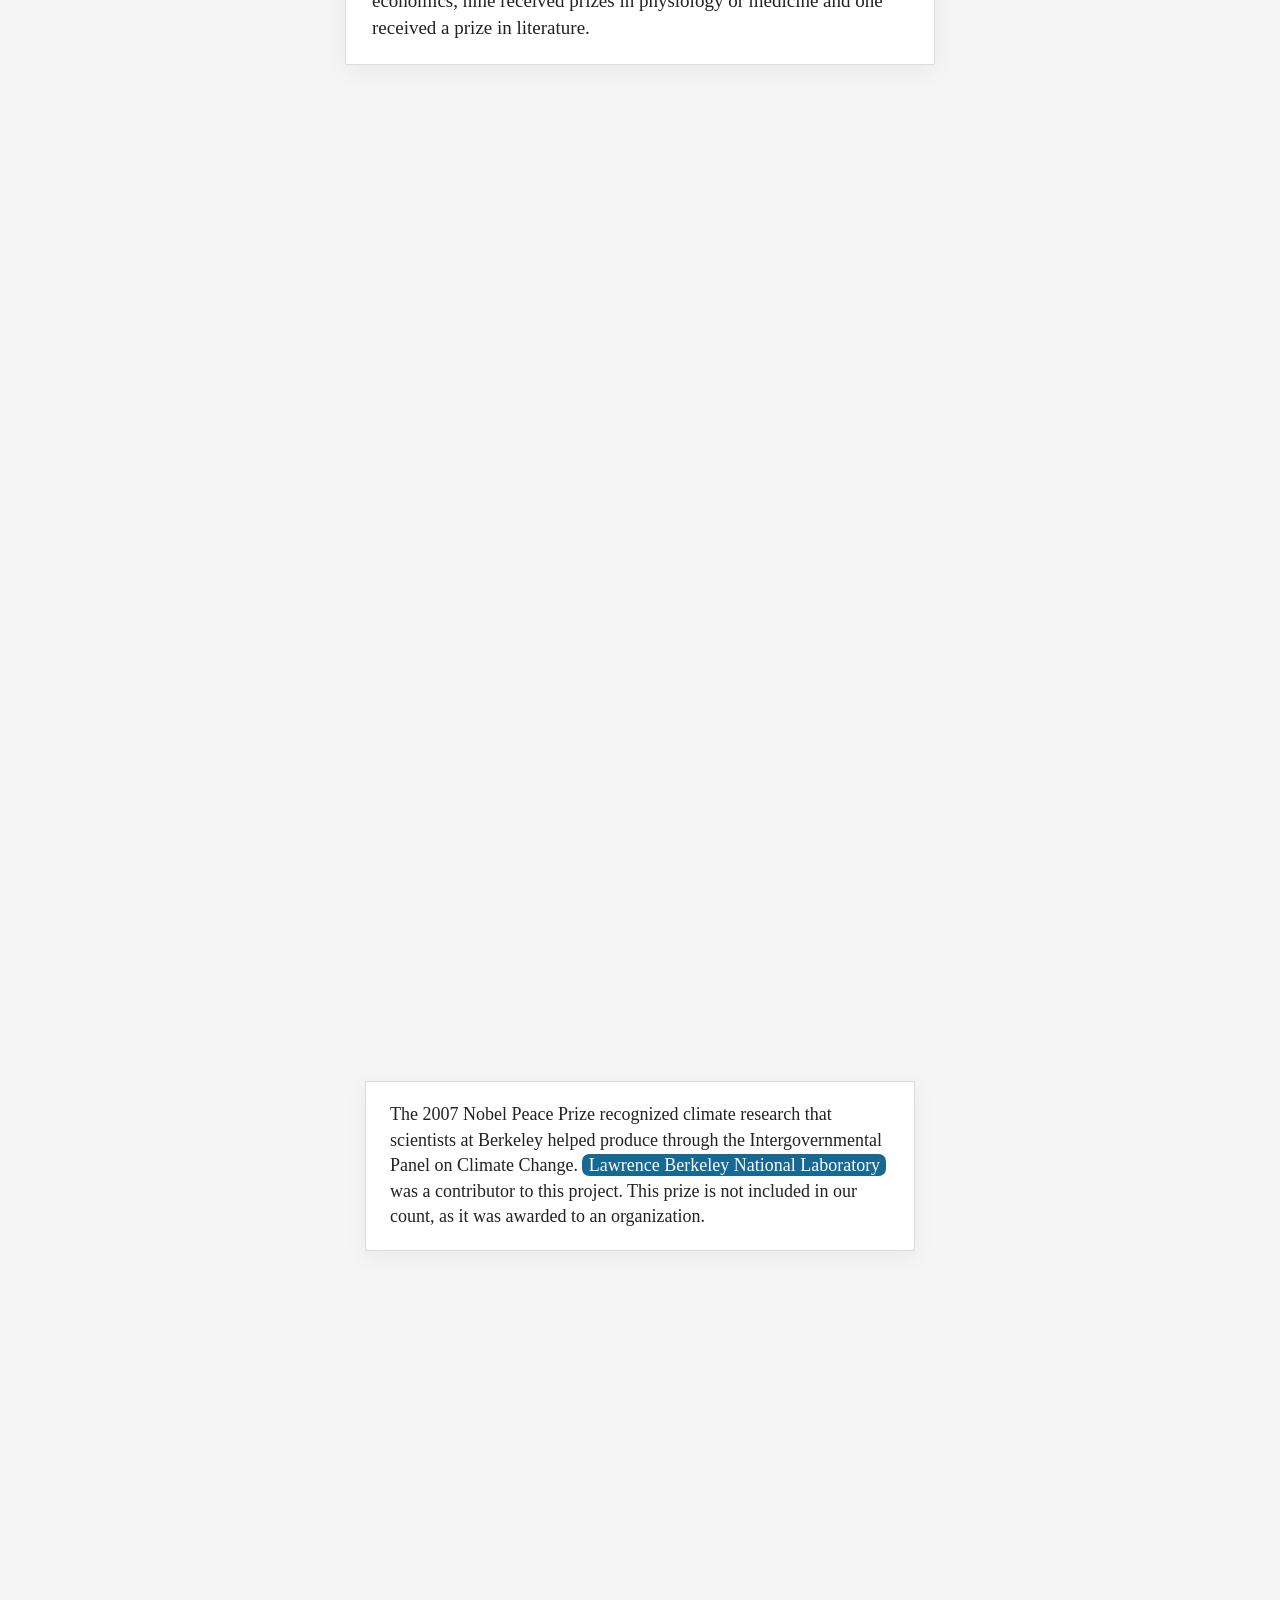
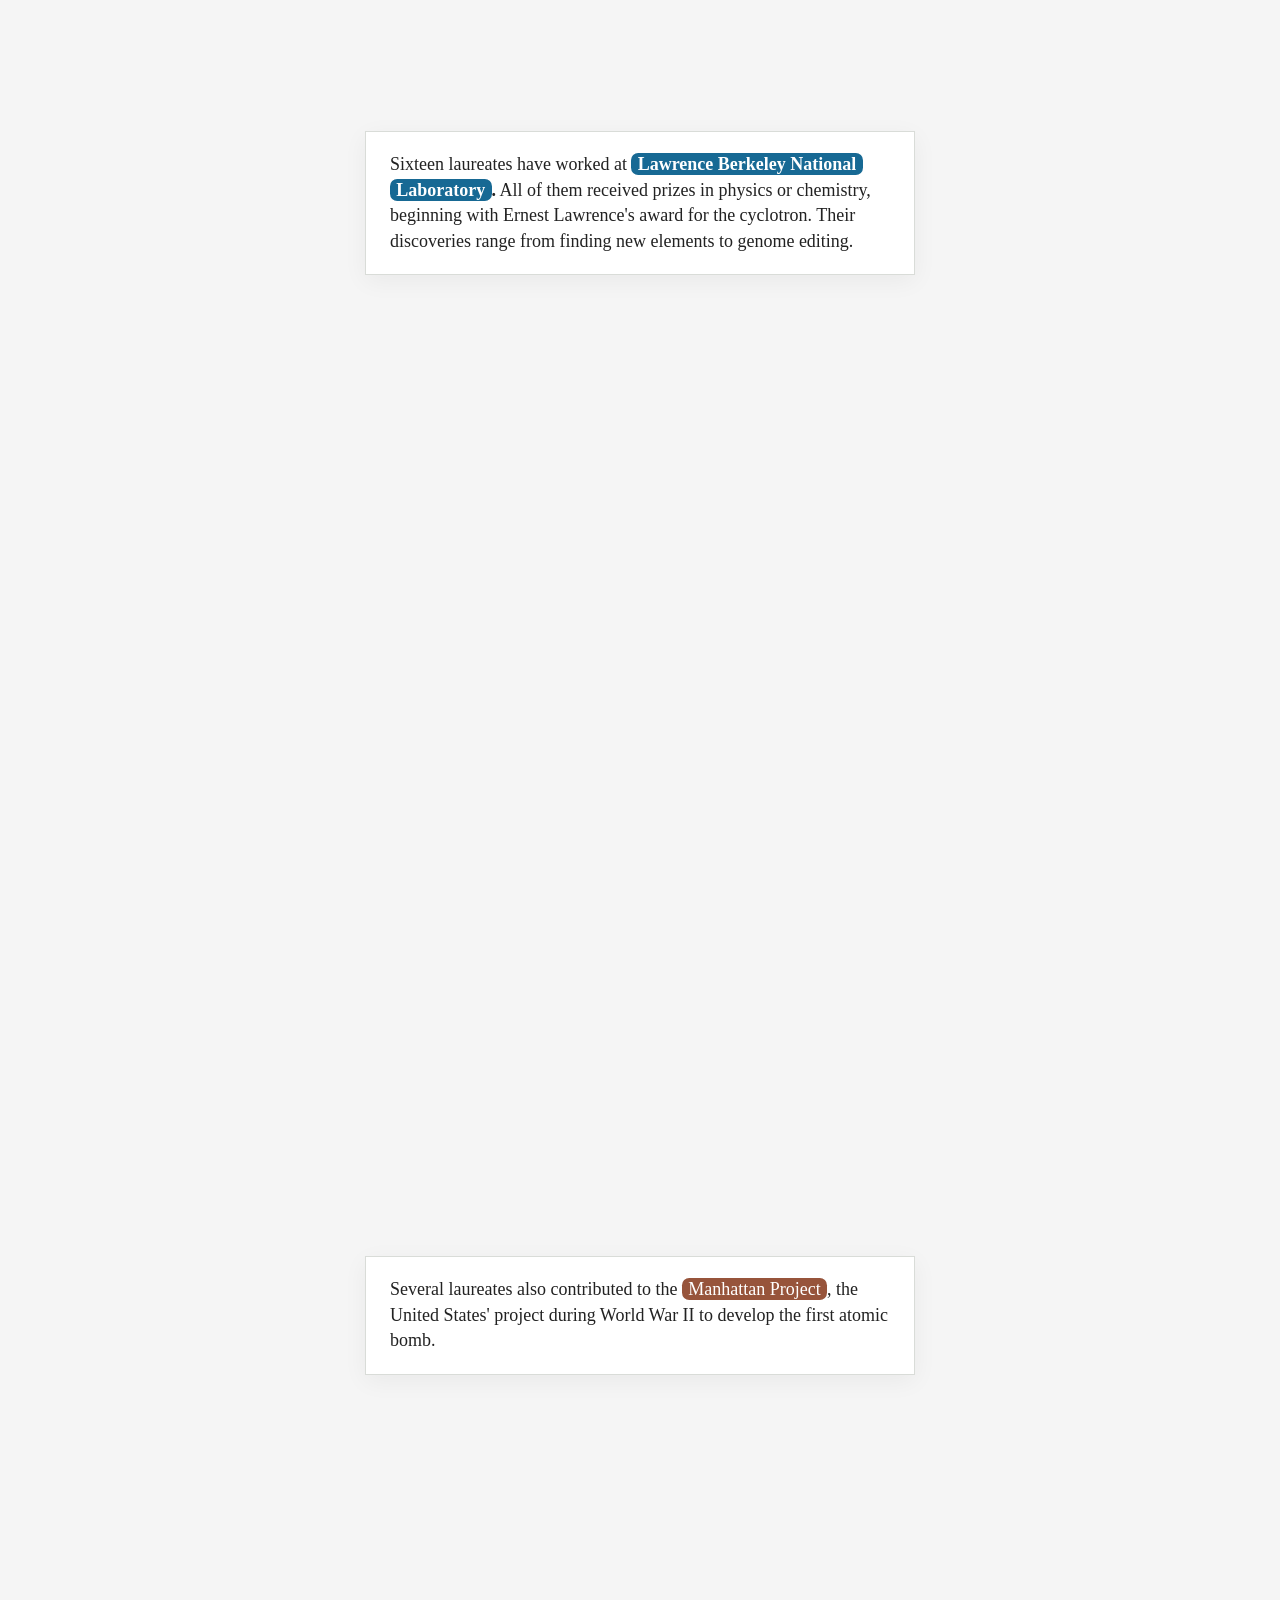
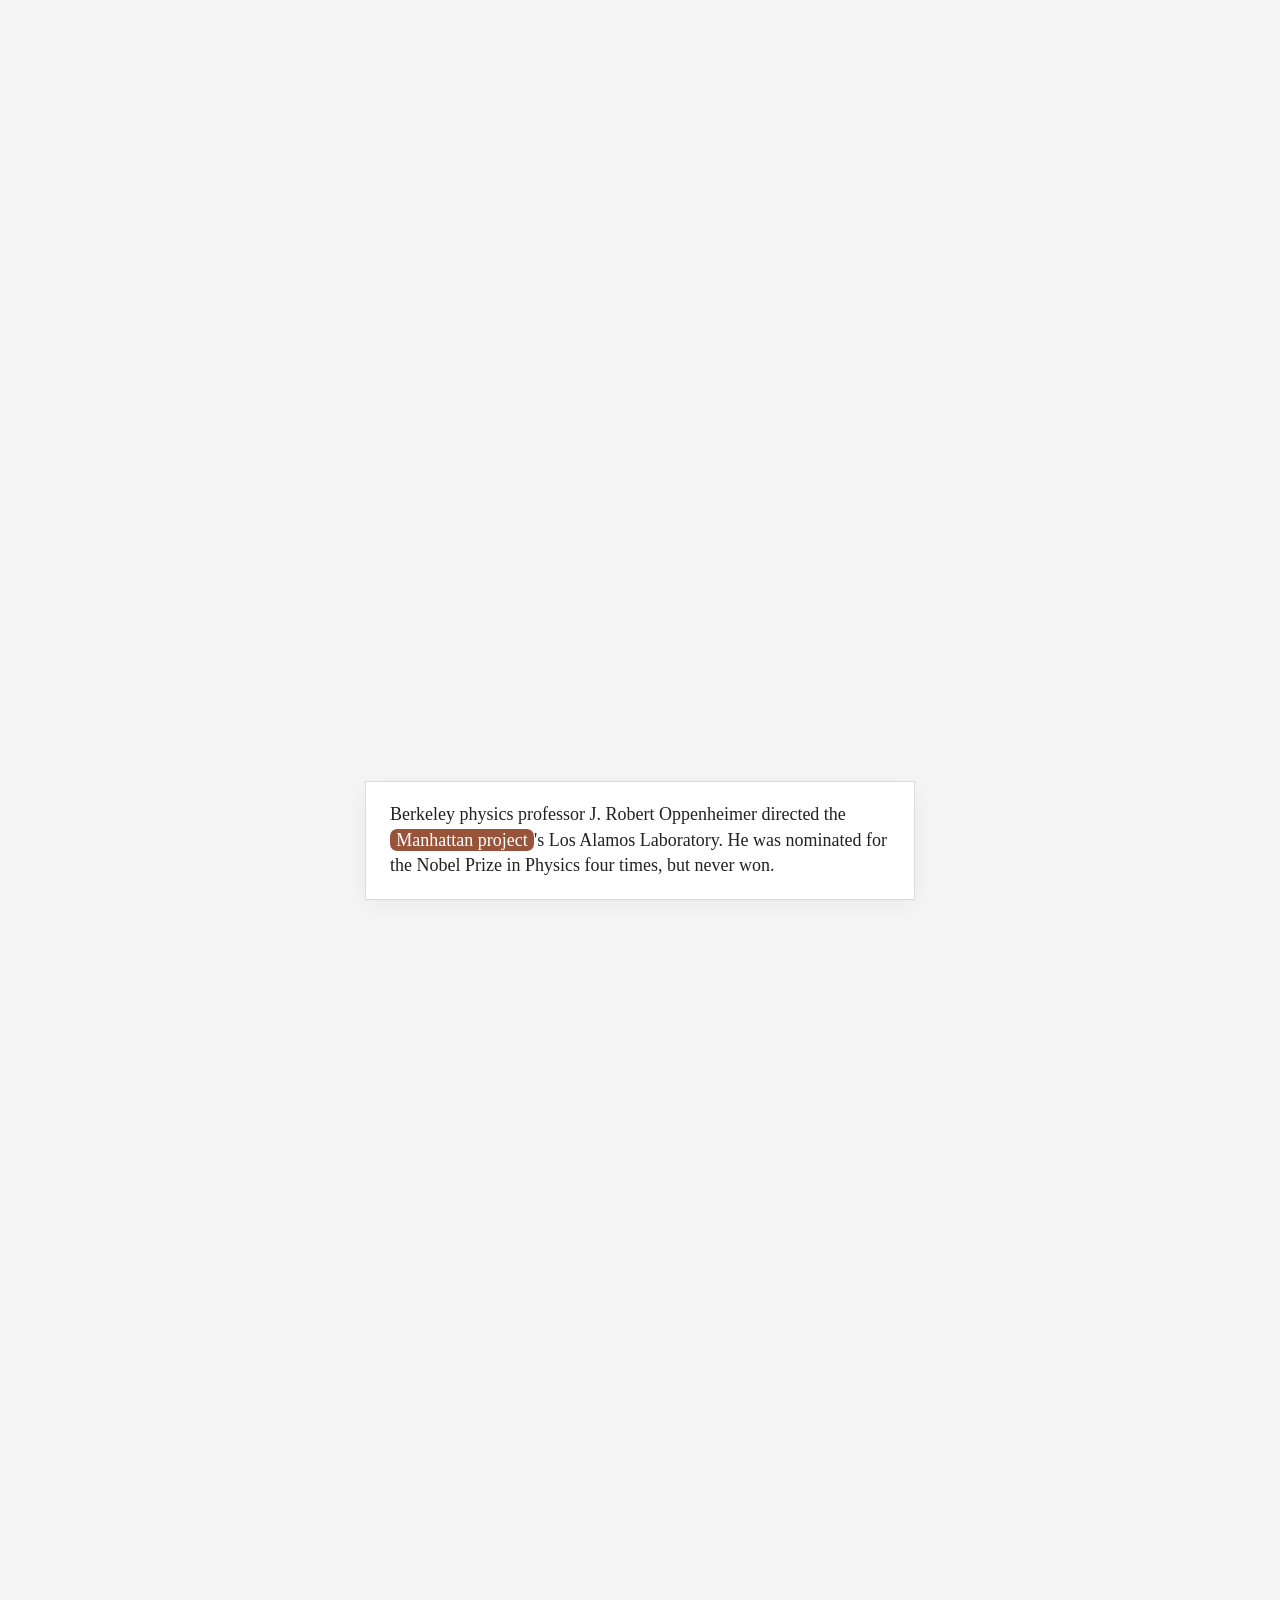
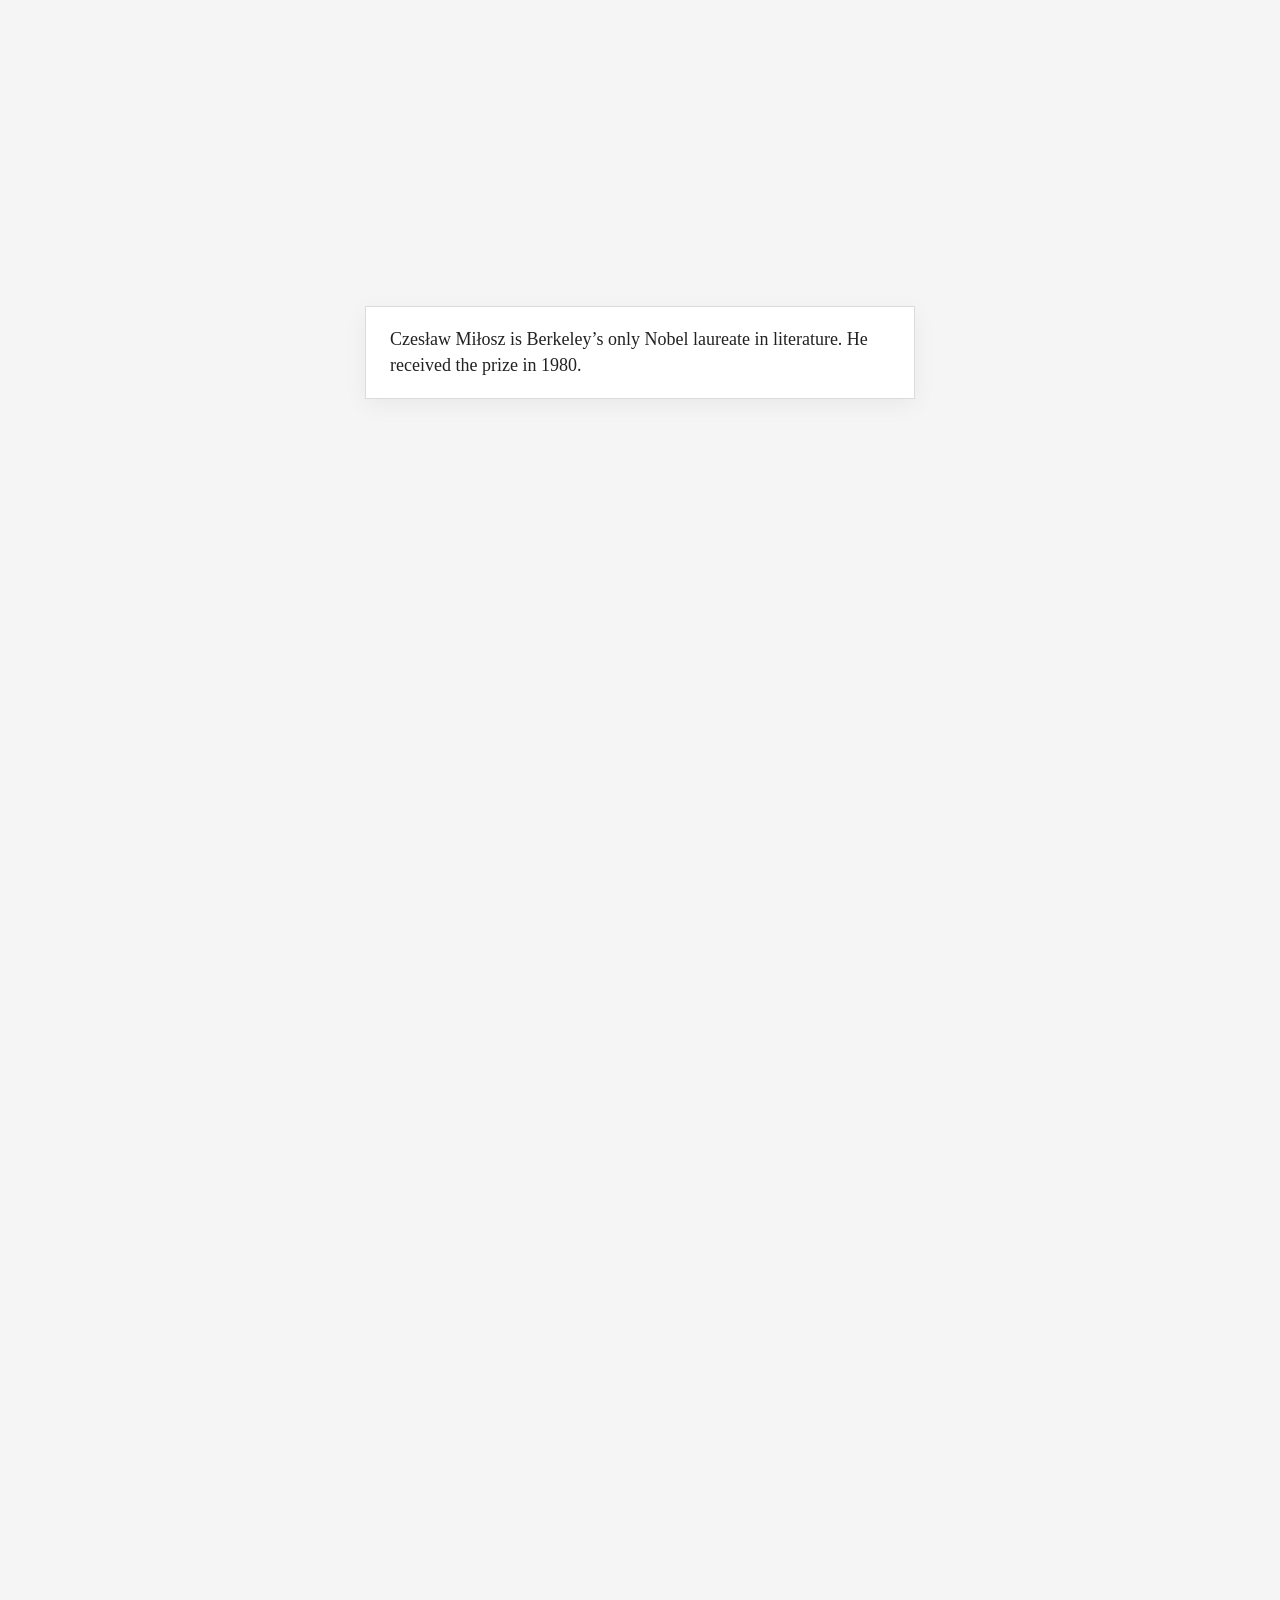
==== commit 13a6f491: "remove chu" ====
--- a/index.html
+++ b/index.html
@@ -90,7 +90,7 @@
             <div class="intro-scrolly__box"><p class="intro-scrolly__box-copy">These 63 laureates span nearly a century of Nobel Prize winners. Some spent much of their careers at Berkeley while others conducted research here before moving to other institutions.</p></div>
           </section>
           <section class="intro-scrolly__step" data-focus="Faculty" aria-label="Faculty laureates">
-            <div class="intro-scrolly__box"><p class="intro-scrolly__box-copy">Twenty-nine of Berkeley’s 63 laureates are faculty or emeriti. Twenty-four were faculty members or professor emeriti when they received their prizes; five became faculty after winning their prize.</p></div>
+            <div class="intro-scrolly__box"><p class="intro-scrolly__box-copy">Twenty-eight of Berkeley’s 63 laureates are faculty or emeriti. Twenty-four were faculty members or professor emeriti when they received their prizes; four became faculty after winning their prize.</p></div>
           </section>
           <section class="intro-scrolly__step" data-focus="Alumni" aria-label="Alumni laureates">
             <div class="intro-scrolly__box"><p class="intro-scrolly__box-copy">Thirty-five laureates are alumni, including former students and postdoctoral researchers. They account for more than half of the laureates represented.</p></div>
